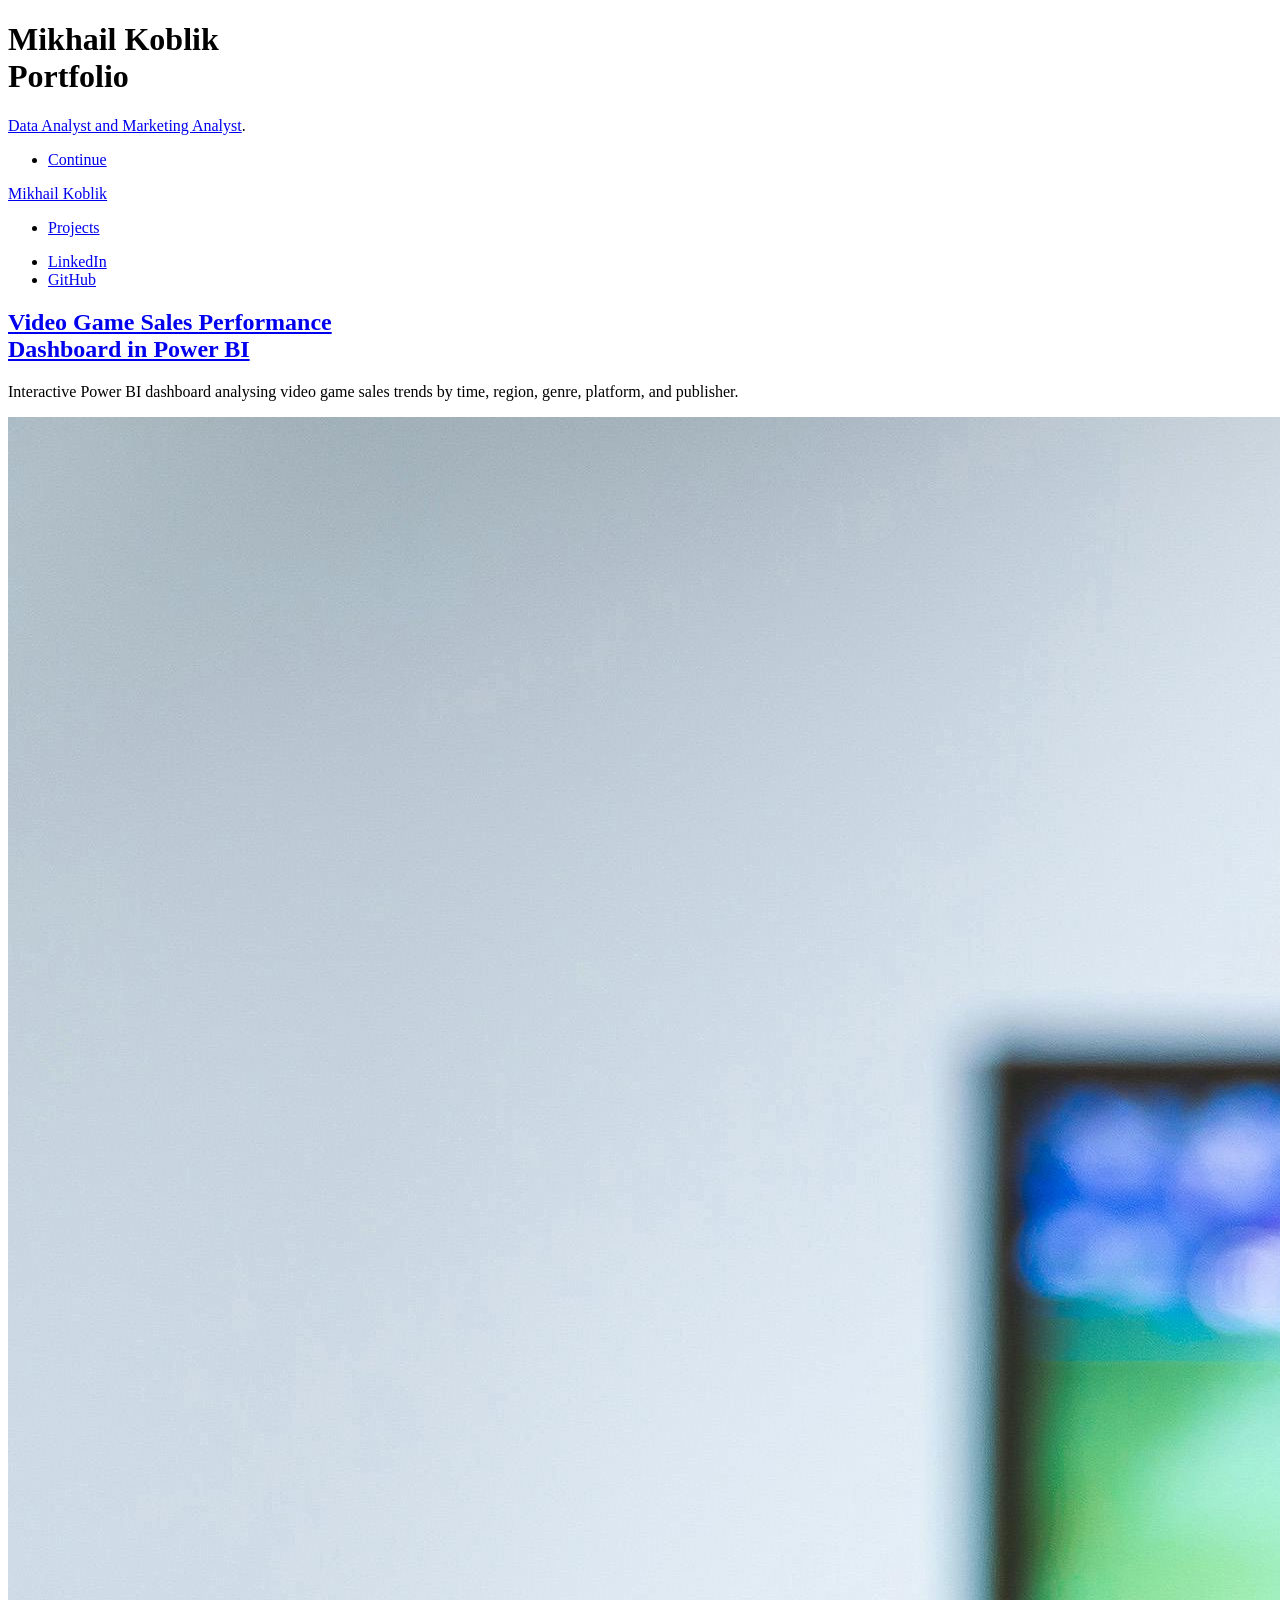
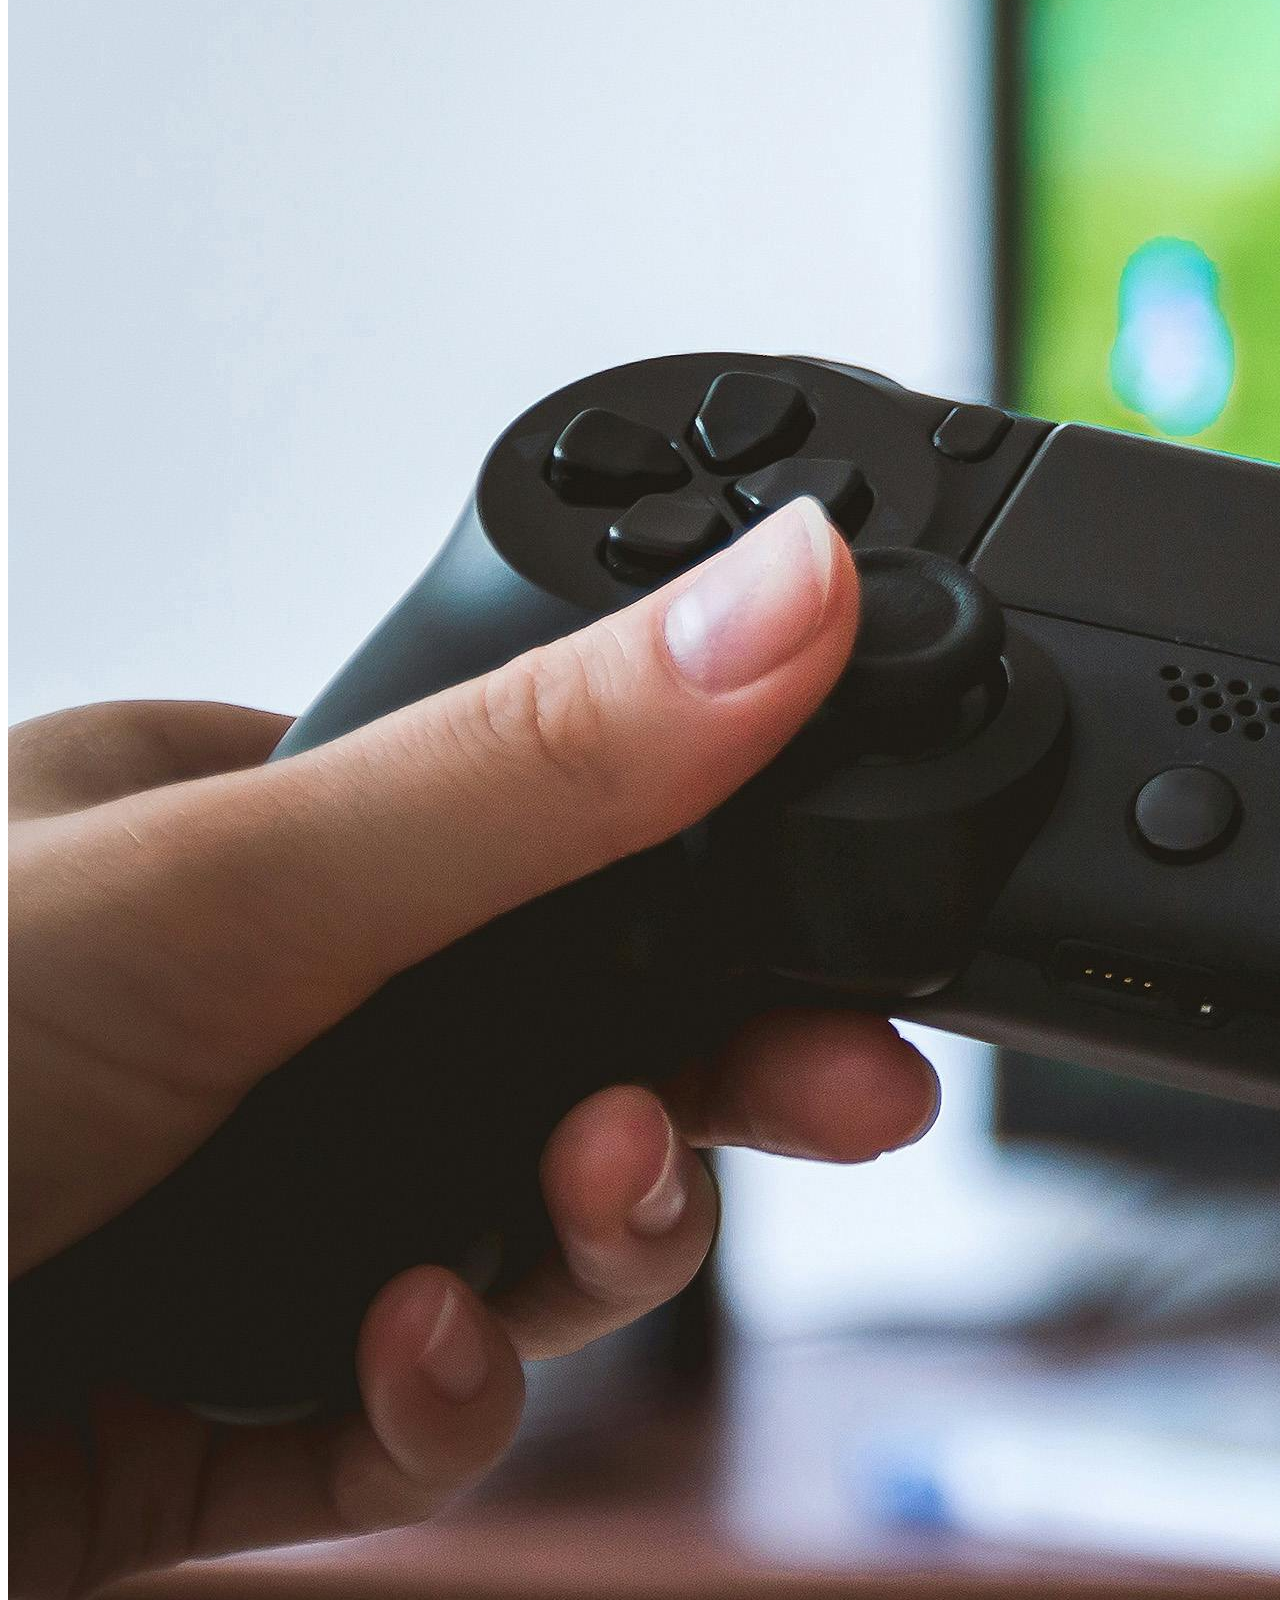
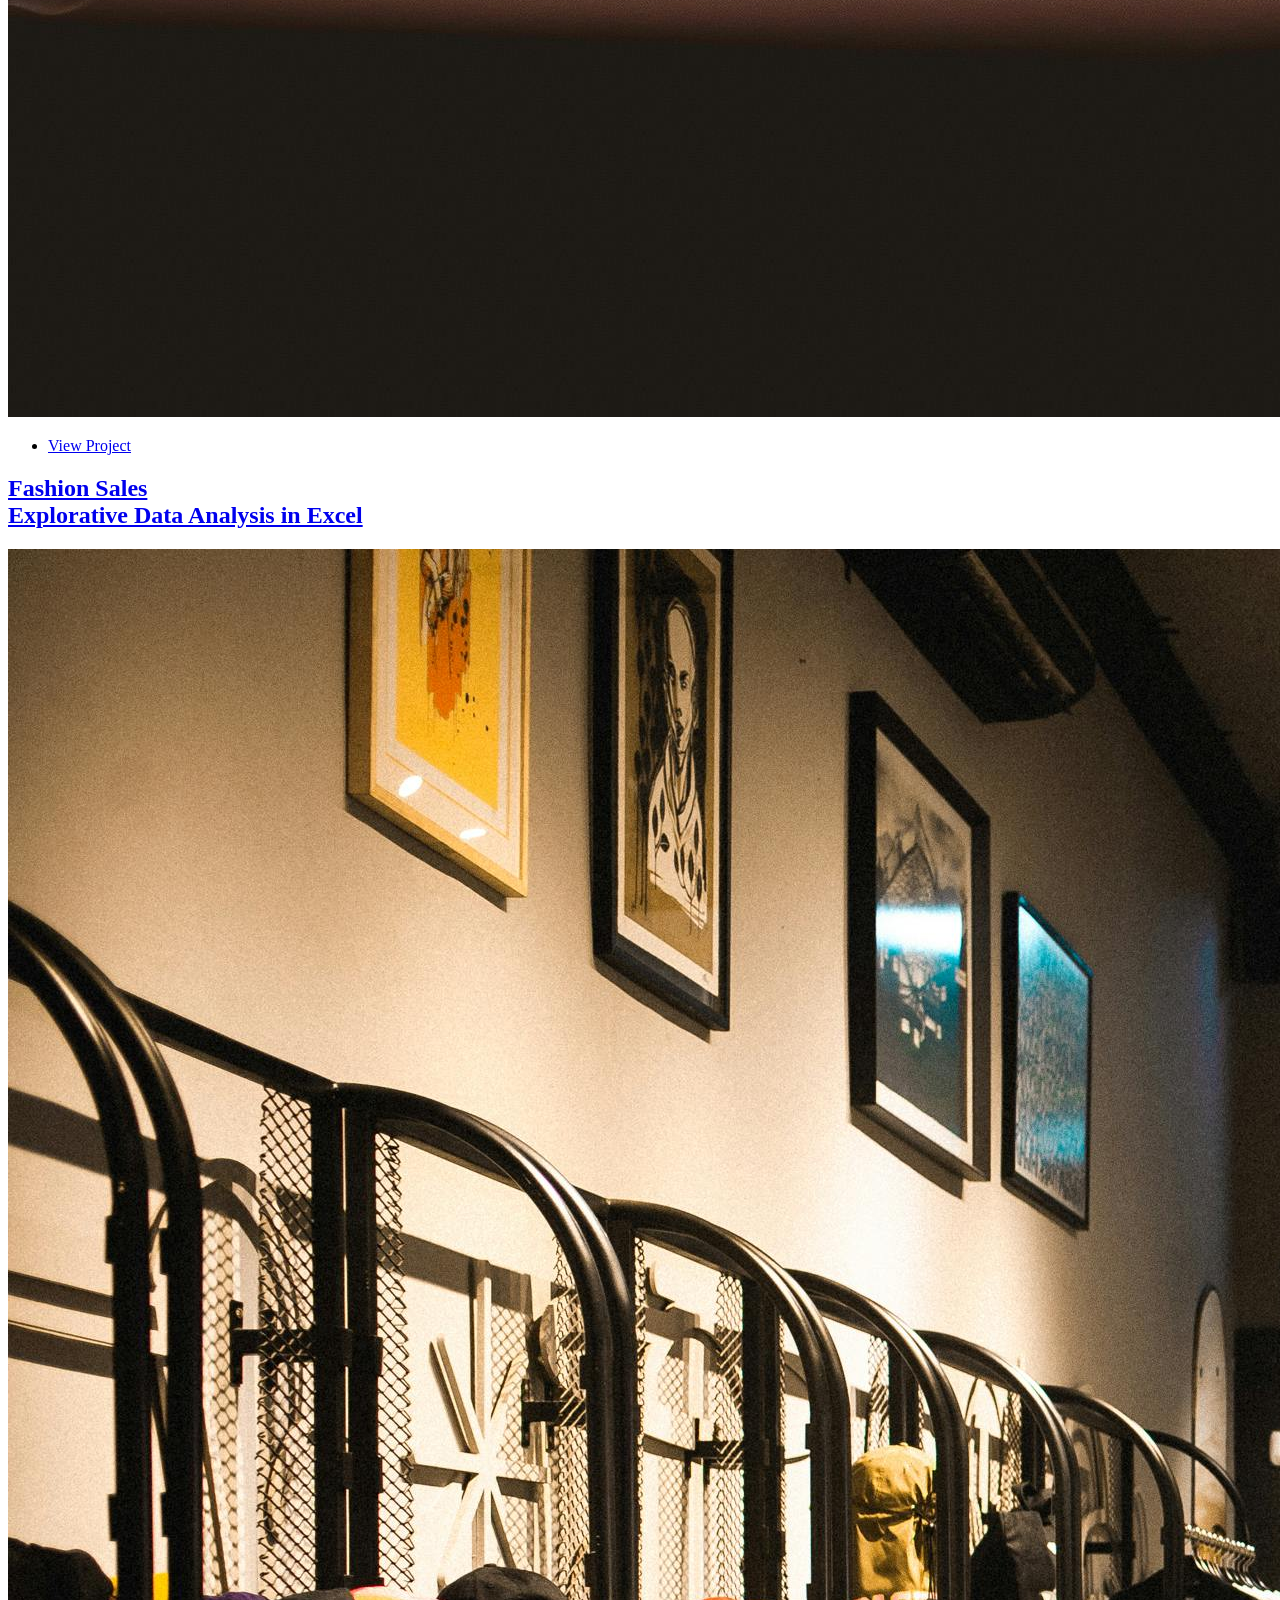
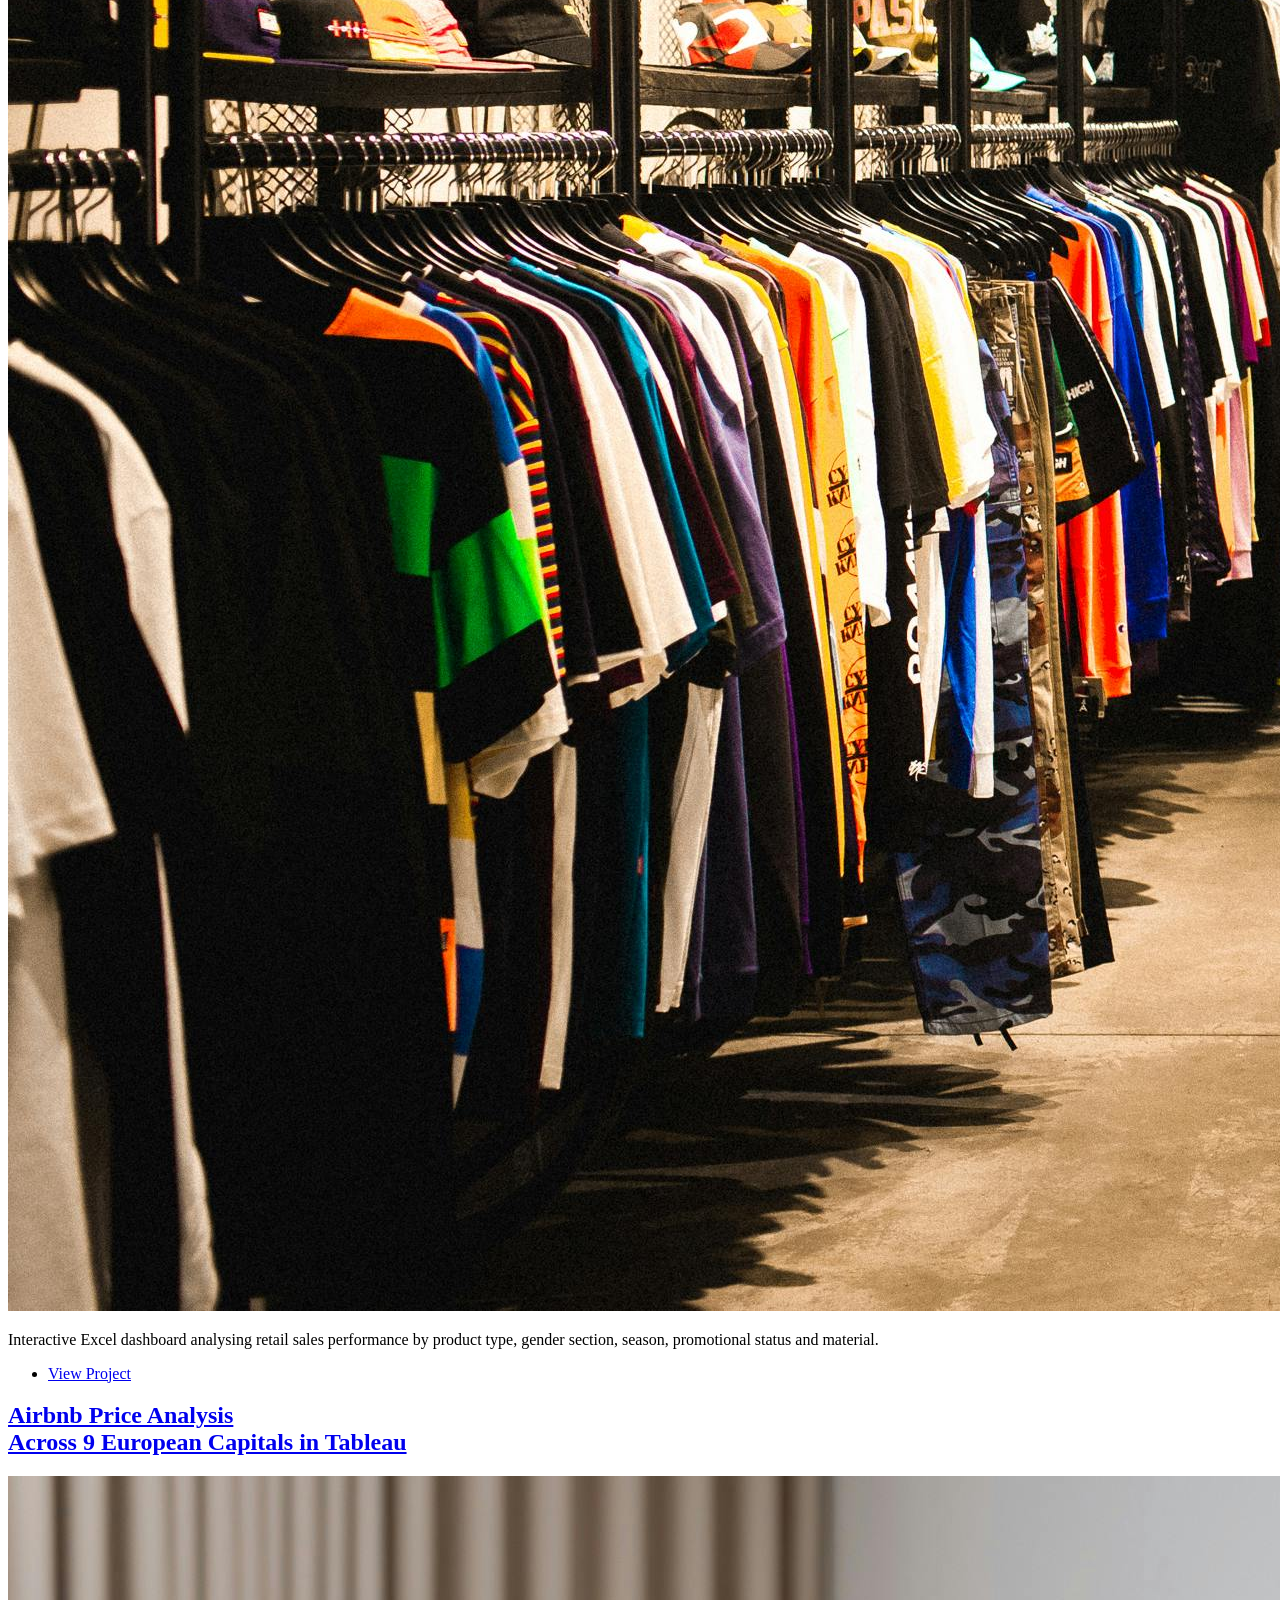
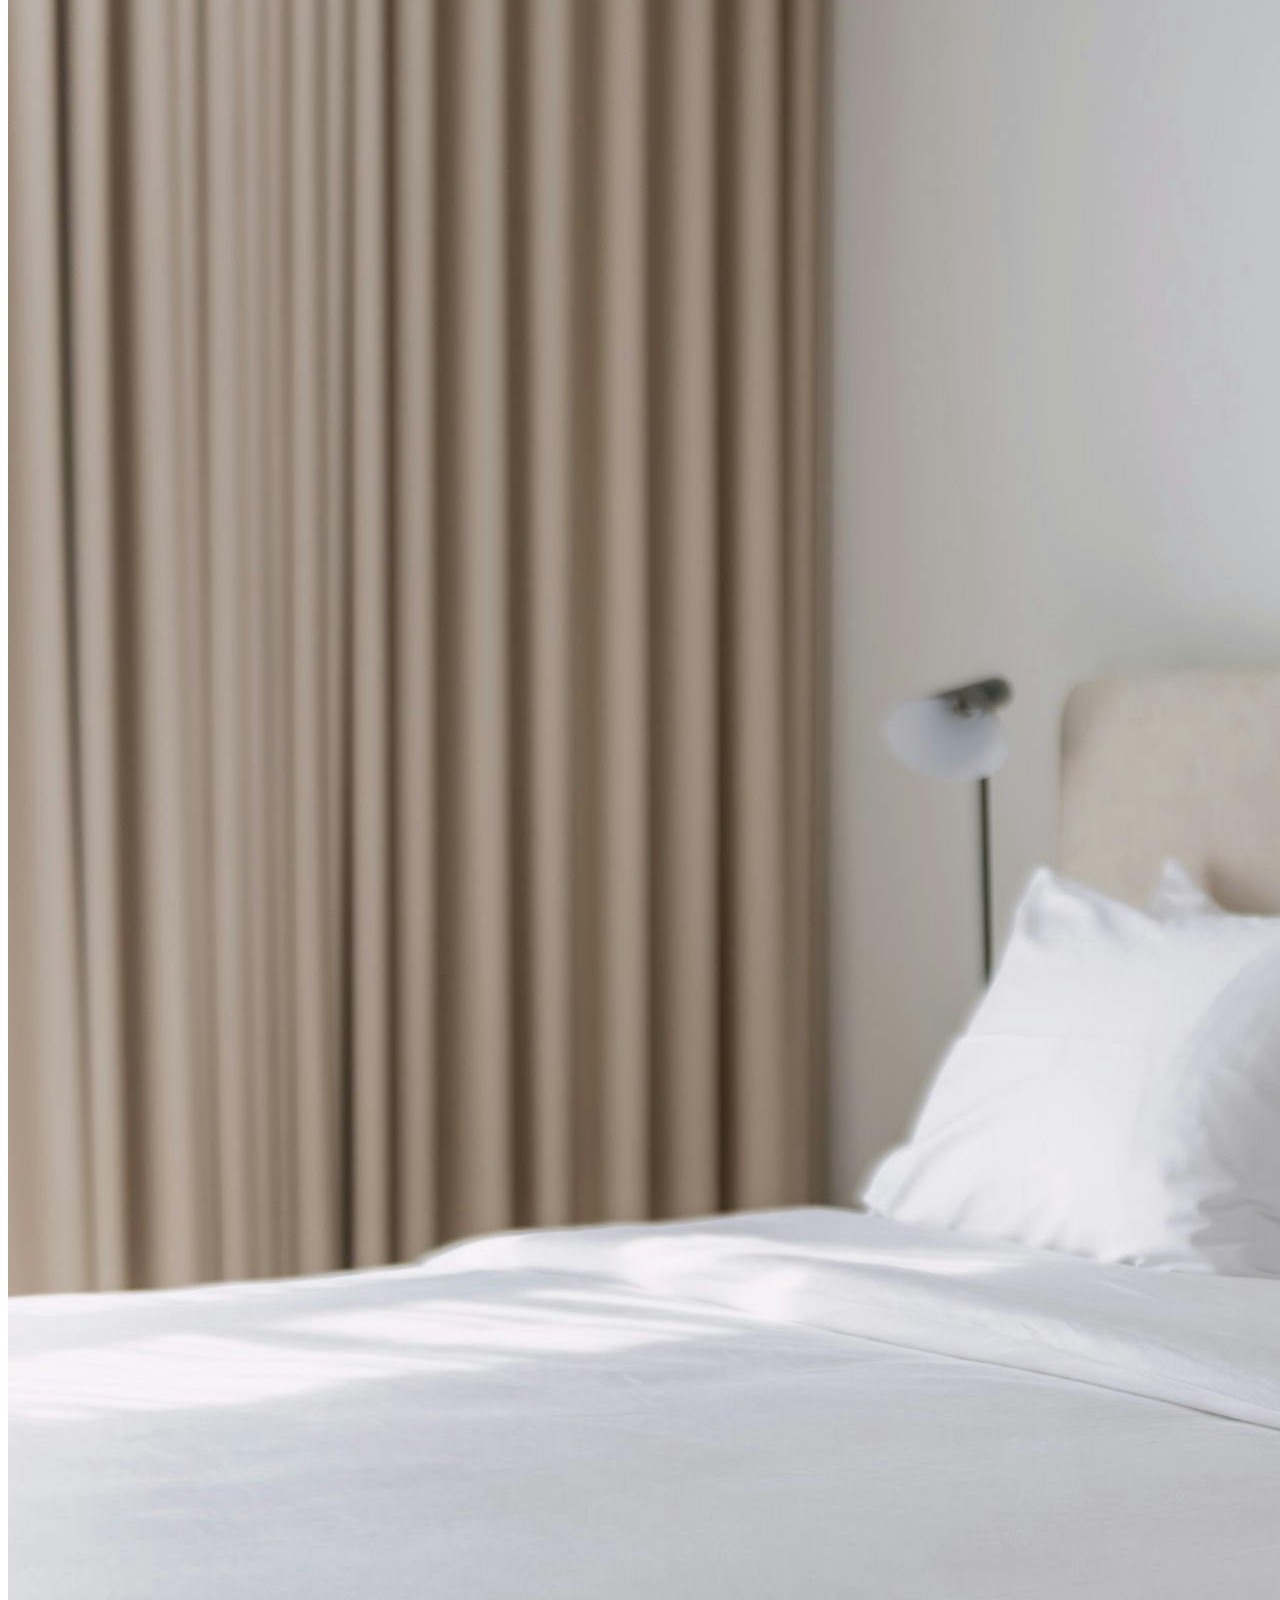
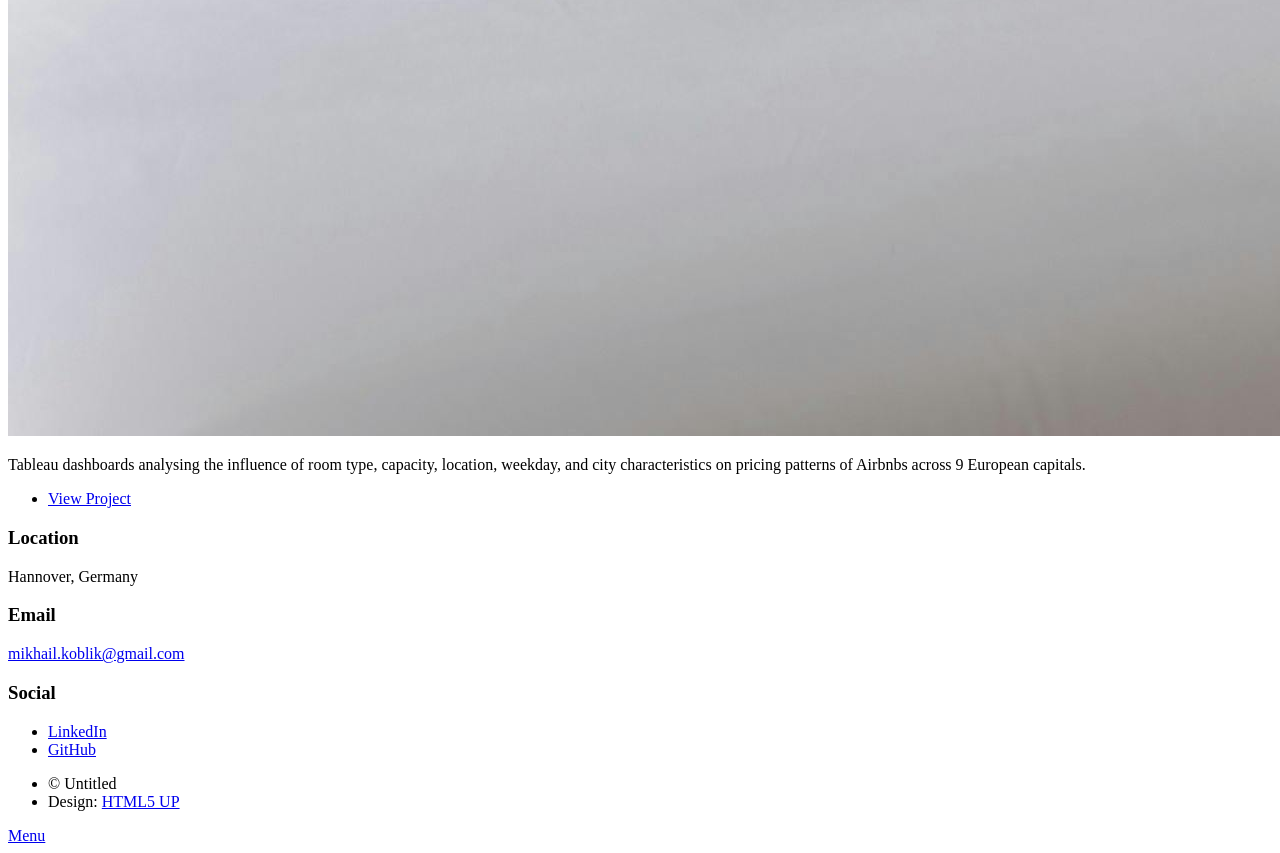
==== index.html @ 6436b9e2 "Add files via upload" ====
<!DOCTYPE HTML>
<!--
	Massively by HTML5 UP
	html5up.net | @ajlkn
	Free for personal and commercial use under the CCA 3.0 license (html5up.net/license)
-->
<html>
	<head>
		<title>Mikhail Koblik Portfolio</title>
		<meta charset="utf-8" />
		<meta name="viewport" content="width=device-width, initial-scale=1, user-scalable=no" />
		<link rel="stylesheet" href="assets/css/main.css" />
		<noscript><link rel="stylesheet" href="assets/css/noscript.css" /></noscript>
	</head>
	<body class="is-preload">

		<!-- Wrapper -->
			<div id="wrapper" class="fade-in">

				<!-- Intro -->
					<div id="intro">
						<h1>Mikhail Koblik<br />
						Portfolio</h1>
						<p><a href="https://www.linkedin.com/in/mikhail-koblik">Data Analyst and Marketing Analyst</a>.</p>
						<ul class="actions">
							<li><a href="#header" class="button icon solid solo fa-arrow-down scrolly">Continue</a></li>
						</ul>
					</div>

				<!-- Header -->
					<header id="header">
						<a href="index.html" class="logo">Mikhail Koblik</a>
					</header>
				
				<!-- Nav -->
					<nav id="nav">
						<ul class="links">
							<li class="active"><a href="index.html">Projects</a></li>
				<!--			<li><a href="generic.html">Generic Page</a></li>
							<li><a href="elements.html">Elements Reference</a></li>
						-->
						</ul>
						<ul class="icons">
							<li><a href="https://www.linkedin.com/in/mikhail-koblik" class="icon brands alt fa-linkedin"><span class="label">LinkedIn</span></a></li>
							<li><a href="https://github.com/MikhailKoblik/" class="icon brands alt fa-github"><span class="label">GitHub</span></a></li>
						</ul>
					</nav>

				<!-- Main -->
					<div id="main">

						<!-- Featured Post -->
							<article class="post featured">
								<header class="major">
									<h2><a href="https://github.com/MikhailKoblik/PowerBI">Video Game Sales Performance<br />
									Dashboard in Power BI</a></h2>
									<p>Interactive Power BI dashboard analysing video game sales trends by time, region, genre, platform, and publisher.</p>
								</header>
								<a href="https://github.com/MikhailKoblik/PowerBI" class="image main"><img src="images/video_games.jpg" alt="" /></a>
								<ul class="actions special">
									<li><a href="https://github.com/MikhailKoblik/PowerBI" class="button large">View Project</a></li>
								</ul>
							</article>

						<!-- Posts -->
							<section class="posts">
								<article>
									<header>
										<h2><a href="https://github.com/MikhailKoblik/Excel/">Fashion Sales<br />
										Explorative Data Analysis in Excel</a></h2>
									</header>
									<a href="https://github.com/MikhailKoblik/Excel/" class="image fit"><img src="images/fashion_sales.jpg" alt="" /></a>
									<p>Interactive Excel dashboard analysing retail sales performance by product type, gender section, season, promotional status and material.</p>
									<ul class="actions special">
										<li><a href="https://github.com/MikhailKoblik/Excel/" class="button">View Project</a></li>
									</ul>
								</article>
								<article>
									<header>
										<h2><a href="https://github.com/MikhailKoblik/Tableau/">Airbnb Price Analysis<br />
										Across 9 European Capitals in Tableau</a></h2>
									</header>
									<a href="https://github.com/MikhailKoblik/Tableau/" class="image fit"><img src="images/airbnb.jpg" alt="" /></a>
									<p>Tableau dashboards analysing the influence of room type, capacity, location, weekday, and city characteristics on pricing patterns of Airbnbs across 9 European capitals.</p>
									<ul class="actions special">
										<li><a href="https://github.com/MikhailKoblik/Tableau/" class="button">View Project</a></li>
									</ul>
								</article>
		<!--						<article>
									<header>
										<h2><a href="#">Ante mattis<br />
										interdum dolor</a></h2>
									</header>
									<a href="#" class="image fit"><img src="images/pic04.jpg" alt="" /></a>
									<p>Donec eget ex magna. Interdum et malesuada fames ac ante ipsum primis in faucibus. Pellentesque venenatis dolor imperdiet dolor mattis sagittis magna etiam.</p>
									<ul class="actions special">
										<li><a href="#" class="button">View Project</a></li>
									</ul>
								</article>
								<article>
									<header>
										<h2><a href="#">Tempus sed<br />
										nulla imperdiet</a></h2>
									</header>
									<a href="#" class="image fit"><img src="images/pic05.jpg" alt="" /></a>
									<p>Donec eget ex magna. Interdum et malesuada fames ac ante ipsum primis in faucibus. Pellentesque venenatis dolor imperdiet dolor mattis sagittis magna etiam.</p>
									<ul class="actions special">
										<li><a href="#" class="button">View Project</a></li>
									</ul>
								</article>
							-->
							</section>

					<!-- Footer -->
					<footer id="footer">
						<section class="split contact">
							<section class="alt">
								<h3>Location</h3>
								<p>Hannover, Germany<br /></p>
							</section>
							<section>
								<h3>Email</h3>
								<p><a href="#">mikhail.koblik@gmail.com</a></p>
							</section>
							<section>
								<h3>Social</h3>
								<ul class="icons alt">
									<li><a href="https://www.linkedin.com/in/mikhail-koblik" class="icon brands alt fa-linkedin"><span class="label">LinkedIn</span></a></li>
									<li><a href="https://github.com/MikhailKoblik/" class="icon brands alt fa-github"><span class="label">GitHub</span></a></li>
								</ul>
							</section>
						</section>
					</footer>

				<!-- Copyright -->
					<div id="copyright">
						<ul><li>&copy; Untitled</li><li>Design: <a href="https://html5up.net">HTML5 UP</a></li></ul>
					</div>

			</div>

		<!-- Scripts -->
			<script src="assets/js/jquery.min.js"></script>
			<script src="assets/js/jquery.scrollex.min.js"></script>
			<script src="assets/js/jquery.scrolly.min.js"></script>
			<script src="assets/js/browser.min.js"></script>
			<script src="assets/js/breakpoints.min.js"></script>
			<script src="assets/js/util.js"></script>
			<script src="assets/js/main.js"></script>

	</body>
</html>
---- assets/css/main.css ----
@import url(fontawesome-all.min.css);
@import url("https://fonts.googleapis.com/css?family=Merriweather:300,700,300italic,700italic|Source+Sans+Pro:900");

/*
	Massively by HTML5 UP
	html5up.net | @ajlkn
	Free for personal and commercial use under the CCA 3.0 license (html5up.net/license)
*/

html, body, div, span, applet, object,
iframe, h1, h2, h3, h4, h5, h6, p, blockquote,
pre, a, abbr, acronym, address, big, cite,
code, del, dfn, em, img, ins, kbd, q, s, samp,
small, strike, strong, sub, sup, tt, var, b,
u, i, center, dl, dt, dd, ol, ul, li, fieldset,
form, label, legend, table, caption, tbody,
tfoot, thead, tr, th, td, article, aside,
canvas, details, embed, figure, figcaption,
footer, header, hgroup, menu, nav, output, ruby,
section, summary, time, mark, audio, video {
	margin: 0;
	padding: 0;
	border: 0;
	font-size: 100%;
	font: inherit;
	vertical-align: baseline;}

article, aside, details, figcaption, figure,
footer, header, hgroup, menu, nav, section {
	display: block;}

body {
	line-height: 1;
}

ol, ul {
	list-style: none;
}

blockquote, q {
	quotes: none;
}

	blockquote:before, blockquote:after, q:before, q:after {
		content: '';
		content: none;
	}

table {
	border-collapse: collapse;
	border-spacing: 0;
}

body {
	-webkit-text-size-adjust: none;
}

mark {
	background-color: transparent;
	color: inherit;
}

input::-moz-focus-inner {
	border: 0;
	padding: 0;
}

input, select, textarea {
	-moz-appearance: none;
	-webkit-appearance: none;
	-ms-appearance: none;
	appearance: none;
}

/* Basic */

	@-ms-viewport {
		width: device-width;
	}

	body {
		-ms-overflow-style: scrollbar;
	}

	@media screen and (max-width: 480px) {

		html, body {
			min-width: 320px;
		}

	}

	html {
		box-sizing: border-box;
	}

	*, *:before, *:after {
		box-sizing: inherit;
	}

	body {
		background-color: #1e252d;
	}

		body.is-preload *, body.is-preload *:before, body.is-preload *:after {
			-moz-animation: none !important;
			-webkit-animation: none !important;
			-ms-animation: none !important;
			animation: none !important;
			-moz-transition: none !important;
			-webkit-transition: none !important;
			-ms-transition: none !important;
			transition: none !important;
		}

/* Type */

	html {
		font-size: 16pt;
	}

		@media screen and (max-width: 1680px) {

			html {
				font-size: 12pt;
			}

		}

		@media screen and (max-width: 1280px) {

			html {
				font-size: 11pt;
			}

		}

		@media screen and (max-width: 360px) {

			html {
				font-size: 10pt;
			}

		}

	body {
		color: #212931;
	}

	body, input, select, textarea {
		font-family: "Merriweather", Georgia, serif;
		font-weight: 300;
		font-size: 1rem;
		line-height: 2.375;
	}

	a {
		-moz-transition: color 0.2s ease-in-out, background-color 0.2s ease-in-out, border-color 0.2s ease-in-out, box-shadow 0.2s ease-in-out;
		-webkit-transition: color 0.2s ease-in-out, background-color 0.2s ease-in-out, border-color 0.2s ease-in-out, box-shadow 0.2s ease-in-out;
		-ms-transition: color 0.2s ease-in-out, background-color 0.2s ease-in-out, border-color 0.2s ease-in-out, box-shadow 0.2s ease-in-out;
		transition: color 0.2s ease-in-out, background-color 0.2s ease-in-out, border-color 0.2s ease-in-out, box-shadow 0.2s ease-in-out;
		border-bottom: dotted 1px;
		text-decoration: none;
	}

		a:hover {
			border-bottom-color: transparent;
		}

	strong, b {
		font-weight: 600;
	}

	em, i {
		font-style: italic;
	}

	p {
		text-align: justify;
		margin: 0 0 2rem 0;
	}

	h1, h2, h3, h4, h5, h6 {
		font-family: "Source Sans Pro", Helvetica, sans-serif;
		font-weight: 900;
		line-height: 1.5;
		letter-spacing: 0.075em;
		text-transform: uppercase;
		margin: 0 0 1rem 0;
	}

		h1 a, h2 a, h3 a, h4 a, h5 a, h6 a {
			border-bottom: 0;
			color: inherit;
			text-decoration: none;
		}

	h1 {
		font-size: 4rem;
		line-height: 1.1;
		margin: 0 0 2rem 0;
	}

	h2 {
		font-size: 1.75rem;
		line-height: 1.3;
		margin: 0 0 1.5rem 0;
	}

	h3 {
		font-size: 1.25rem;
		margin: 0 0 1.5rem 0;
	}

	h4 {
		font-size: 1rem;
	}

	h5 {
		font-size: 0.9rem;
	}

	h6 {
		font-size: 0.8rem;
	}

	sub {
		font-size: 0.8rem;
		position: relative;
		top: 0.5rem;
	}

	sup {
		font-size: 0.8rem;
		position: relative;
		top: -0.5rem;
	}

	blockquote {
		border-left: solid 4px;
		font-style: italic;
		margin: 0 0 2rem 0;
		padding: 0.5rem 0 0.5rem 2rem;
	}

	code {
		border: solid 2px;
		font-family: "Courier New", monospace;
		font-size: 0.9rem;
		margin: 0 0.25rem;
		padding: 0.25rem 0.65rem;
	}

	pre {
		-webkit-overflow-scrolling: touch;
		font-family: "Courier New", monospace;
		font-size: 0.9rem;
		margin: 0 0 2rem 0;
	}

		pre code {
			display: block;
			line-height: 1.75;
			padding: 1rem 1.5rem;
			overflow-x: auto;
		}

	hr {
		border: 0;
		border-bottom: solid 2px;
		margin: 3rem 0;
	}

		hr.major {
			margin: 5rem 0;
		}

	.align-left {
		text-align: left;
	}

	.align-center {
		text-align: center;
	}

	.align-right {
		text-align: right;
	}

	input, select, textarea {
		color: #212931;
	}

	a {
		color: #212931;
		border-bottom-color: rgba(33, 41, 49, 0.5);
	}

		a:hover {
			border-bottom-color: transparent;
			color: #18bfef !important;
		}

	strong, b {
		color: #212931;
	}

	h1, h2, h3, h4, h5, h6 {
		color: #212931;
	}

	blockquote {
		border-left-color: #eeeeee;
	}

	code {
		background: rgba(220, 220, 220, 0.25);
		border-color: #eeeeee;
	}

	hr {
		border-bottom-color: #eeeeee;
	}

/* Row */

	.row {
		display: flex;
		flex-wrap: wrap;
		box-sizing: border-box;
		align-items: stretch;
	}

		.row > * {
			box-sizing: border-box;
		}

		.row.gtr-uniform > * > :last-child {
			margin-bottom: 0;
		}

		.row.aln-left {
			justify-content: flex-start;
		}

		.row.aln-center {
			justify-content: center;
		}

		.row.aln-right {
			justify-content: flex-end;
		}

		.row.aln-top {
			align-items: flex-start;
		}

		.row.aln-middle {
			align-items: center;
		}

		.row.aln-bottom {
			align-items: flex-end;
		}

		.row > .imp {
			order: -1;
		}

		.row > .col-1 {
			width: 8.33333%;
		}

		.row > .off-1 {
			margin-left: 8.33333%;
		}

		.row > .col-2 {
			width: 16.66667%;
		}

		.row > .off-2 {
			margin-left: 16.66667%;
		}

		.row > .col-3 {
			width: 25%;
		}

		.row > .off-3 {
			margin-left: 25%;
		}

		.row > .col-4 {
			width: 33.33333%;
		}

		.row > .off-4 {
			margin-left: 33.33333%;
		}

		.row > .col-5 {
			width: 41.66667%;
		}

		.row > .off-5 {
			margin-left: 41.66667%;
		}

		.row > .col-6 {
			width: 50%;
		}

		.row > .off-6 {
			margin-left: 50%;
		}

		.row > .col-7 {
			width: 58.33333%;
		}

		.row > .off-7 {
			margin-left: 58.33333%;
		}

		.row > .col-8 {
			width: 66.66667%;
		}

		.row > .off-8 {
			margin-left: 66.66667%;
		}

		.row > .col-9 {
			width: 75%;
		}

		.row > .off-9 {
			margin-left: 75%;
		}

		.row > .col-10 {
			width: 83.33333%;
		}

		.row > .off-10 {
			margin-left: 83.33333%;
		}

		.row > .col-11 {
			width: 91.66667%;
		}

		.row > .off-11 {
			margin-left: 91.66667%;
		}

		.row > .col-12 {
			width: 100%;
		}

		.row > .off-12 {
			margin-left: 100%;
		}

		.row.gtr-0 {
			margin-top: 0;
			margin-left: 0rem;
		}

			.row.gtr-0 > * {
				padding: 0 0 0 0rem;
			}

			.row.gtr-0.gtr-uniform {
				margin-top: 0rem;
			}

				.row.gtr-0.gtr-uniform > * {
					padding-top: 0rem;
				}

		.row.gtr-25 {
			margin-top: 0;
			margin-left: -0.375rem;
		}

			.row.gtr-25 > * {
				padding: 0 0 0 0.375rem;
			}

			.row.gtr-25.gtr-uniform {
				margin-top: -0.375rem;
			}

				.row.gtr-25.gtr-uniform > * {
					padding-top: 0.375rem;
				}

		.row.gtr-50 {
			margin-top: 0;
			margin-left: -0.75rem;
		}

			.row.gtr-50 > * {
				padding: 0 0 0 0.75rem;
			}

			.row.gtr-50.gtr-uniform {
				margin-top: -0.75rem;
			}

				.row.gtr-50.gtr-uniform > * {
					padding-top: 0.75rem;
				}

		.row {
			margin-top: 0;
			margin-left: -1.5rem;
		}

			.row > * {
				padding: 0 0 0 1.5rem;
			}

			.row.gtr-uniform {
				margin-top: -1.5rem;
			}

				.row.gtr-uniform > * {
					padding-top: 1.5rem;
				}

		.row.gtr-150 {
			margin-top: 0;
			margin-left: -2.25rem;
		}

			.row.gtr-150 > * {
				padding: 0 0 0 2.25rem;
			}

			.row.gtr-150.gtr-uniform {
				margin-top: -2.25rem;
			}

				.row.gtr-150.gtr-uniform > * {
					padding-top: 2.25rem;
				}

		.row.gtr-200 {
			margin-top: 0;
			margin-left: -3rem;
		}

			.row.gtr-200 > * {
				padding: 0 0 0 3rem;
			}

			.row.gtr-200.gtr-uniform {
				margin-top: -3rem;
			}

				.row.gtr-200.gtr-uniform > * {
					padding-top: 3rem;
				}

		@media screen and (max-width: 1680px) {

			.row {
				display: flex;
				flex-wrap: wrap;
				box-sizing: border-box;
				align-items: stretch;
			}

				.row > * {
					box-sizing: border-box;
				}

				.row.gtr-uniform > * > :last-child {
					margin-bottom: 0;
				}

				.row.aln-left {
					justify-content: flex-start;
				}

				.row.aln-center {
					justify-content: center;
				}

				.row.aln-right {
					justify-content: flex-end;
				}

				.row.aln-top {
					align-items: flex-start;
				}

				.row.aln-middle {
					align-items: center;
				}

				.row.aln-bottom {
					align-items: flex-end;
				}

				.row > .imp-xlarge {
					order: -1;
				}

				.row > .col-1-xlarge {
					width: 8.33333%;
				}

				.row > .off-1-xlarge {
					margin-left: 8.33333%;
				}

				.row > .col-2-xlarge {
					width: 16.66667%;
				}

				.row > .off-2-xlarge {
					margin-left: 16.66667%;
				}

				.row > .col-3-xlarge {
					width: 25%;
				}

				.row > .off-3-xlarge {
					margin-left: 25%;
				}

				.row > .col-4-xlarge {
					width: 33.33333%;
				}

				.row > .off-4-xlarge {
					margin-left: 33.33333%;
				}

				.row > .col-5-xlarge {
					width: 41.66667%;
				}

				.row > .off-5-xlarge {
					margin-left: 41.66667%;
				}

				.row > .col-6-xlarge {
					width: 50%;
				}

				.row > .off-6-xlarge {
					margin-left: 50%;
				}

				.row > .col-7-xlarge {
					width: 58.33333%;
				}

				.row > .off-7-xlarge {
					margin-left: 58.33333%;
				}

				.row > .col-8-xlarge {
					width: 66.66667%;
				}

				.row > .off-8-xlarge {
					margin-left: 66.66667%;
				}

				.row > .col-9-xlarge {
					width: 75%;
				}

				.row > .off-9-xlarge {
					margin-left: 75%;
				}

				.row > .col-10-xlarge {
					width: 83.33333%;
				}

				.row > .off-10-xlarge {
					margin-left: 83.33333%;
				}

				.row > .col-11-xlarge {
					width: 91.66667%;
				}

				.row > .off-11-xlarge {
					margin-left: 91.66667%;
				}

				.row > .col-12-xlarge {
					width: 100%;
				}

				.row > .off-12-xlarge {
					margin-left: 100%;
				}

				.row.gtr-0 {
					margin-top: 0;
					margin-left: 0rem;
				}

					.row.gtr-0 > * {
						padding: 0 0 0 0rem;
					}

					.row.gtr-0.gtr-uniform {
						margin-top: 0rem;
					}

						.row.gtr-0.gtr-uniform > * {
							padding-top: 0rem;
						}

				.row.gtr-25 {
					margin-top: 0;
					margin-left: -0.375rem;
				}

					.row.gtr-25 > * {
						padding: 0 0 0 0.375rem;
					}

					.row.gtr-25.gtr-uniform {
						margin-top: -0.375rem;
					}

						.row.gtr-25.gtr-uniform > * {
							padding-top: 0.375rem;
						}

				.row.gtr-50 {
					margin-top: 0;
					margin-left: -0.75rem;
				}

					.row.gtr-50 > * {
						padding: 0 0 0 0.75rem;
					}

					.row.gtr-50.gtr-uniform {
						margin-top: -0.75rem;
					}

						.row.gtr-50.gtr-uniform > * {
							padding-top: 0.75rem;
						}

				.row {
					margin-top: 0;
					margin-left: -1.5rem;
				}

					.row > * {
						padding: 0 0 0 1.5rem;
					}

					.row.gtr-uniform {
						margin-top: -1.5rem;
					}

						.row.gtr-uniform > * {
							padding-top: 1.5rem;
						}

				.row.gtr-150 {
					margin-top: 0;
					margin-left: -2.25rem;
				}

					.row.gtr-150 > * {
						padding: 0 0 0 2.25rem;
					}

					.row.gtr-150.gtr-uniform {
						margin-top: -2.25rem;
					}

						.row.gtr-150.gtr-uniform > * {
							padding-top: 2.25rem;
						}

				.row.gtr-200 {
					margin-top: 0;
					margin-left: -3rem;
				}

					.row.gtr-200 > * {
						padding: 0 0 0 3rem;
					}

					.row.gtr-200.gtr-uniform {
						margin-top: -3rem;
					}

						.row.gtr-200.gtr-uniform > * {
							padding-top: 3rem;
						}

		}

		@media screen and (max-width: 1280px) {

			.row {
				display: flex;
				flex-wrap: wrap;
				box-sizing: border-box;
				align-items: stretch;
			}

				.row > * {
					box-sizing: border-box;
				}

				.row.gtr-uniform > * > :last-child {
					margin-bottom: 0;
				}

				.row.aln-left {
					justify-content: flex-start;
				}

				.row.aln-center {
					justify-content: center;
				}

				.row.aln-right {
					justify-content: flex-end;
				}

				.row.aln-top {
					align-items: flex-start;
				}

				.row.aln-middle {
					align-items: center;
				}

				.row.aln-bottom {
					align-items: flex-end;
				}

				.row > .imp-large {
					order: -1;
				}

				.row > .col-1-large {
					width: 8.33333%;
				}

				.row > .off-1-large {
					margin-left: 8.33333%;
				}

				.row > .col-2-large {
					width: 16.66667%;
				}

				.row > .off-2-large {
					margin-left: 16.66667%;
				}

				.row > .col-3-large {
					width: 25%;
				}

				.row > .off-3-large {
					margin-left: 25%;
				}

				.row > .col-4-large {
					width: 33.33333%;
				}

				.row > .off-4-large {
					margin-left: 33.33333%;
				}

				.row > .col-5-large {
					width: 41.66667%;
				}

				.row > .off-5-large {
					margin-left: 41.66667%;
				}

				.row > .col-6-large {
					width: 50%;
				}

				.row > .off-6-large {
					margin-left: 50%;
				}

				.row > .col-7-large {
					width: 58.33333%;
				}

				.row > .off-7-large {
					margin-left: 58.33333%;
				}

				.row > .col-8-large {
					width: 66.66667%;
				}

				.row > .off-8-large {
					margin-left: 66.66667%;
				}

				.row > .col-9-large {
					width: 75%;
				}

				.row > .off-9-large {
					margin-left: 75%;
				}

				.row > .col-10-large {
					width: 83.33333%;
				}

				.row > .off-10-large {
					margin-left: 83.33333%;
				}

				.row > .col-11-large {
					width: 91.66667%;
				}

				.row > .off-11-large {
					margin-left: 91.66667%;
				}

				.row > .col-12-large {
					width: 100%;
				}

				.row > .off-12-large {
					margin-left: 100%;
				}

				.row.gtr-0 {
					margin-top: 0;
					margin-left: 0rem;
				}

					.row.gtr-0 > * {
						padding: 0 0 0 0rem;
					}

					.row.gtr-0.gtr-uniform {
						margin-top: 0rem;
					}

						.row.gtr-0.gtr-uniform > * {
							padding-top: 0rem;
						}

				.row.gtr-25 {
					margin-top: 0;
					margin-left: -0.375rem;
				}

					.row.gtr-25 > * {
						padding: 0 0 0 0.375rem;
					}

					.row.gtr-25.gtr-uniform {
						margin-top: -0.375rem;
					}

						.row.gtr-25.gtr-uniform > * {
							padding-top: 0.375rem;
						}

				.row.gtr-50 {
					margin-top: 0;
					margin-left: -0.75rem;
				}

					.row.gtr-50 > * {
						padding: 0 0 0 0.75rem;
					}

					.row.gtr-50.gtr-uniform {
						margin-top: -0.75rem;
					}

						.row.gtr-50.gtr-uniform > * {
							padding-top: 0.75rem;
						}

				.row {
					margin-top: 0;
					margin-left: -1.5rem;
				}

					.row > * {
						padding: 0 0 0 1.5rem;
					}

					.row.gtr-uniform {
						margin-top: -1.5rem;
					}

						.row.gtr-uniform > * {
							padding-top: 1.5rem;
						}

				.row.gtr-150 {
					margin-top: 0;
					margin-left: -2.25rem;
				}

					.row.gtr-150 > * {
						padding: 0 0 0 2.25rem;
					}

					.row.gtr-150.gtr-uniform {
						margin-top: -2.25rem;
					}

						.row.gtr-150.gtr-uniform > * {
							padding-top: 2.25rem;
						}

				.row.gtr-200 {
					margin-top: 0;
					margin-left: -3rem;
				}

					.row.gtr-200 > * {
						padding: 0 0 0 3rem;
					}

					.row.gtr-200.gtr-uniform {
						margin-top: -3rem;
					}

						.row.gtr-200.gtr-uniform > * {
							padding-top: 3rem;
						}

		}

		@media screen and (max-width: 980px) {

			.row {
				display: flex;
				flex-wrap: wrap;
				box-sizing: border-box;
				align-items: stretch;
			}

				.row > * {
					box-sizing: border-box;
				}

				.row.gtr-uniform > * > :last-child {
					margin-bottom: 0;
				}

				.row.aln-left {
					justify-content: flex-start;
				}

				.row.aln-center {
					justify-content: center;
				}

				.row.aln-right {
					justify-content: flex-end;
				}

				.row.aln-top {
					align-items: flex-start;
				}

				.row.aln-middle {
					align-items: center;
				}

				.row.aln-bottom {
					align-items: flex-end;
				}

				.row > .imp-medium {
					order: -1;
				}

				.row > .col-1-medium {
					width: 8.33333%;
				}

				.row > .off-1-medium {
					margin-left: 8.33333%;
				}

				.row > .col-2-medium {
					width: 16.66667%;
				}

				.row > .off-2-medium {
					margin-left: 16.66667%;
				}

				.row > .col-3-medium {
					width: 25%;
				}

				.row > .off-3-medium {
					margin-left: 25%;
				}

				.row > .col-4-medium {
					width: 33.33333%;
				}

				.row > .off-4-medium {
					margin-left: 33.33333%;
				}

				.row > .col-5-medium {
					width: 41.66667%;
				}

				.row > .off-5-medium {
					margin-left: 41.66667%;
				}

				.row > .col-6-medium {
					width: 50%;
				}

				.row > .off-6-medium {
					margin-left: 50%;
				}

				.row > .col-7-medium {
					width: 58.33333%;
				}

				.row > .off-7-medium {
					margin-left: 58.33333%;
				}

				.row > .col-8-medium {
					width: 66.66667%;
				}

				.row > .off-8-medium {
					margin-left: 66.66667%;
				}

				.row > .col-9-medium {
					width: 75%;
				}

				.row > .off-9-medium {
					margin-left: 75%;
				}

				.row > .col-10-medium {
					width: 83.33333%;
				}

				.row > .off-10-medium {
					margin-left: 83.33333%;
				}

				.row > .col-11-medium {
					width: 91.66667%;
				}

				.row > .off-11-medium {
					margin-left: 91.66667%;
				}

				.row > .col-12-medium {
					width: 100%;
				}

				.row > .off-12-medium {
					margin-left: 100%;
				}

				.row.gtr-0 {
					margin-top: 0;
					margin-left: 0rem;
				}

					.row.gtr-0 > * {
						padding: 0 0 0 0rem;
					}

					.row.gtr-0.gtr-uniform {
						margin-top: 0rem;
					}

						.row.gtr-0.gtr-uniform > * {
							padding-top: 0rem;
						}

				.row.gtr-25 {
					margin-top: 0;
					margin-left: -0.375rem;
				}

					.row.gtr-25 > * {
						padding: 0 0 0 0.375rem;
					}

					.row.gtr-25.gtr-uniform {
						margin-top: -0.375rem;
					}

						.row.gtr-25.gtr-uniform > * {
							padding-top: 0.375rem;
						}

				.row.gtr-50 {
					margin-top: 0;
					margin-left: -0.75rem;
				}

					.row.gtr-50 > * {
						padding: 0 0 0 0.75rem;
					}

					.row.gtr-50.gtr-uniform {
						margin-top: -0.75rem;
					}

						.row.gtr-50.gtr-uniform > * {
							padding-top: 0.75rem;
						}

				.row {
					margin-top: 0;
					margin-left: -1.5rem;
				}

					.row > * {
						padding: 0 0 0 1.5rem;
					}

					.row.gtr-uniform {
						margin-top: -1.5rem;
					}

						.row.gtr-uniform > * {
							padding-top: 1.5rem;
						}

				.row.gtr-150 {
					margin-top: 0;
					margin-left: -2.25rem;
				}

					.row.gtr-150 > * {
						padding: 0 0 0 2.25rem;
					}

					.row.gtr-150.gtr-uniform {
						margin-top: -2.25rem;
					}

						.row.gtr-150.gtr-uniform > * {
							padding-top: 2.25rem;
						}

				.row.gtr-200 {
					margin-top: 0;
					margin-left: -3rem;
				}

					.row.gtr-200 > * {
						padding: 0 0 0 3rem;
					}

					.row.gtr-200.gtr-uniform {
						margin-top: -3rem;
					}

						.row.gtr-200.gtr-uniform > * {
							padding-top: 3rem;
						}

		}

		@media screen and (max-width: 736px) {

			.row {
				display: flex;
				flex-wrap: wrap;
				box-sizing: border-box;
				align-items: stretch;
			}

				.row > * {
					box-sizing: border-box;
				}

				.row.gtr-uniform > * > :last-child {
					margin-bottom: 0;
				}

				.row.aln-left {
					justify-content: flex-start;
				}

				.row.aln-center {
					justify-content: center;
				}

				.row.aln-right {
					justify-content: flex-end;
				}

				.row.aln-top {
					align-items: flex-start;
				}

				.row.aln-middle {
					align-items: center;
				}

				.row.aln-bottom {
					align-items: flex-end;
				}

				.row > .imp-small {
					order: -1;
				}

				.row > .col-1-small {
					width: 8.33333%;
				}

				.row > .off-1-small {
					margin-left: 8.33333%;
				}

				.row > .col-2-small {
					width: 16.66667%;
				}

				.row > .off-2-small {
					margin-left: 16.66667%;
				}

				.row > .col-3-small {
					width: 25%;
				}

				.row > .off-3-small {
					margin-left: 25%;
				}

				.row > .col-4-small {
					width: 33.33333%;
				}

				.row > .off-4-small {
					margin-left: 33.33333%;
				}

				.row > .col-5-small {
					width: 41.66667%;
				}

				.row > .off-5-small {
					margin-left: 41.66667%;
				}

				.row > .col-6-small {
					width: 50%;
				}

				.row > .off-6-small {
					margin-left: 50%;
				}

				.row > .col-7-small {
					width: 58.33333%;
				}

				.row > .off-7-small {
					margin-left: 58.33333%;
				}

				.row > .col-8-small {
					width: 66.66667%;
				}

				.row > .off-8-small {
					margin-left: 66.66667%;
				}

				.row > .col-9-small {
					width: 75%;
				}

				.row > .off-9-small {
					margin-left: 75%;
				}

				.row > .col-10-small {
					width: 83.33333%;
				}

				.row > .off-10-small {
					margin-left: 83.33333%;
				}

				.row > .col-11-small {
					width: 91.66667%;
				}

				.row > .off-11-small {
					margin-left: 91.66667%;
				}

				.row > .col-12-small {
					width: 100%;
				}

				.row > .off-12-small {
					margin-left: 100%;
				}

				.row.gtr-0 {
					margin-top: 0;
					margin-left: 0rem;
				}

					.row.gtr-0 > * {
						padding: 0 0 0 0rem;
					}

					.row.gtr-0.gtr-uniform {
						margin-top: 0rem;
					}

						.row.gtr-0.gtr-uniform > * {
							padding-top: 0rem;
						}

				.row.gtr-25 {
					margin-top: 0;
					margin-left: -0.375rem;
				}

					.row.gtr-25 > * {
						padding: 0 0 0 0.375rem;
					}

					.row.gtr-25.gtr-uniform {
						margin-top: -0.375rem;
					}

						.row.gtr-25.gtr-uniform > * {
							padding-top: 0.375rem;
						}

				.row.gtr-50 {
					margin-top: 0;
					margin-left: -0.75rem;
				}

					.row.gtr-50 > * {
						padding: 0 0 0 0.75rem;
					}

					.row.gtr-50.gtr-uniform {
						margin-top: -0.75rem;
					}

						.row.gtr-50.gtr-uniform > * {
							padding-top: 0.75rem;
						}

				.row {
					margin-top: 0;
					margin-left: -1.5rem;
				}

					.row > * {
						padding: 0 0 0 1.5rem;
					}

					.row.gtr-uniform {
						margin-top: -1.5rem;
					}

						.row.gtr-uniform > * {
							padding-top: 1.5rem;
						}

				.row.gtr-150 {
					margin-top: 0;
					margin-left: -2.25rem;
				}

					.row.gtr-150 > * {
						padding: 0 0 0 2.25rem;
					}

					.row.gtr-150.gtr-uniform {
						margin-top: -2.25rem;
					}

						.row.gtr-150.gtr-uniform > * {
							padding-top: 2.25rem;
						}

				.row.gtr-200 {
					margin-top: 0;
					margin-left: -3rem;
				}

					.row.gtr-200 > * {
						padding: 0 0 0 3rem;
					}

					.row.gtr-200.gtr-uniform {
						margin-top: -3rem;
					}

						.row.gtr-200.gtr-uniform > * {
							padding-top: 3rem;
						}

		}

		@media screen and (max-width: 480px) {

			.row {
				display: flex;
				flex-wrap: wrap;
				box-sizing: border-box;
				align-items: stretch;
			}

				.row > * {
					box-sizing: border-box;
				}

				.row.gtr-uniform > * > :last-child {
					margin-bottom: 0;
				}

				.row.aln-left {
					justify-content: flex-start;
				}

				.row.aln-center {
					justify-content: center;
				}

				.row.aln-right {
					justify-content: flex-end;
				}

				.row.aln-top {
					align-items: flex-start;
				}

				.row.aln-middle {
					align-items: center;
				}

				.row.aln-bottom {
					align-items: flex-end;
				}

				.row > .imp-xsmall {
					order: -1;
				}

				.row > .col-1-xsmall {
					width: 8.33333%;
				}

				.row > .off-1-xsmall {
					margin-left: 8.33333%;
				}

				.row > .col-2-xsmall {
					width: 16.66667%;
				}

				.row > .off-2-xsmall {
					margin-left: 16.66667%;
				}

				.row > .col-3-xsmall {
					width: 25%;
				}

				.row > .off-3-xsmall {
					margin-left: 25%;
				}

				.row > .col-4-xsmall {
					width: 33.33333%;
				}

				.row > .off-4-xsmall {
					margin-left: 33.33333%;
				}

				.row > .col-5-xsmall {
					width: 41.66667%;
				}

				.row > .off-5-xsmall {
					margin-left: 41.66667%;
				}

				.row > .col-6-xsmall {
					width: 50%;
				}

				.row > .off-6-xsmall {
					margin-left: 50%;
				}

				.row > .col-7-xsmall {
					width: 58.33333%;
				}

				.row > .off-7-xsmall {
					margin-left: 58.33333%;
				}

				.row > .col-8-xsmall {
					width: 66.66667%;
				}

				.row > .off-8-xsmall {
					margin-left: 66.66667%;
				}

				.row > .col-9-xsmall {
					width: 75%;
				}

				.row > .off-9-xsmall {
					margin-left: 75%;
				}

				.row > .col-10-xsmall {
					width: 83.33333%;
				}

				.row > .off-10-xsmall {
					margin-left: 83.33333%;
				}

				.row > .col-11-xsmall {
					width: 91.66667%;
				}

				.row > .off-11-xsmall {
					margin-left: 91.66667%;
				}

				.row > .col-12-xsmall {
					width: 100%;
				}

				.row > .off-12-xsmall {
					margin-left: 100%;
				}

				.row.gtr-0 {
					margin-top: 0;
					margin-left: 0rem;
				}

					.row.gtr-0 > * {
						padding: 0 0 0 0rem;
					}

					.row.gtr-0.gtr-uniform {
						margin-top: 0rem;
					}

						.row.gtr-0.gtr-uniform > * {
							padding-top: 0rem;
						}

				.row.gtr-25 {
					margin-top: 0;
					margin-left: -0.375rem;
				}

					.row.gtr-25 > * {
						padding: 0 0 0 0.375rem;
					}

					.row.gtr-25.gtr-uniform {
						margin-top: -0.375rem;
					}

						.row.gtr-25.gtr-uniform > * {
							padding-top: 0.375rem;
						}

				.row.gtr-50 {
					margin-top: 0;
					margin-left: -0.75rem;
				}

					.row.gtr-50 > * {
						padding: 0 0 0 0.75rem;
					}

					.row.gtr-50.gtr-uniform {
						margin-top: -0.75rem;
					}

						.row.gtr-50.gtr-uniform > * {
							padding-top: 0.75rem;
						}

				.row {
					margin-top: 0;
					margin-left: -1.5rem;
				}

					.row > * {
						padding: 0 0 0 1.5rem;
					}

					.row.gtr-uniform {
						margin-top: -1.5rem;
					}

						.row.gtr-uniform > * {
							padding-top: 1.5rem;
						}

				.row.gtr-150 {
					margin-top: 0;
					margin-left: -2.25rem;
				}

					.row.gtr-150 > * {
						padding: 0 0 0 2.25rem;
					}

					.row.gtr-150.gtr-uniform {
						margin-top: -2.25rem;
					}

						.row.gtr-150.gtr-uniform > * {
							padding-top: 2.25rem;
						}

				.row.gtr-200 {
					margin-top: 0;
					margin-left: -3rem;
				}

					.row.gtr-200 > * {
						padding: 0 0 0 3rem;
					}

					.row.gtr-200.gtr-uniform {
						margin-top: -3rem;
					}

						.row.gtr-200.gtr-uniform > * {
							padding-top: 3rem;
						}

		}

		@media screen and (max-width: 360px) {

			.row {
				display: flex;
				flex-wrap: wrap;
				box-sizing: border-box;
				align-items: stretch;
			}

				.row > * {
					box-sizing: border-box;
				}

				.row.gtr-uniform > * > :last-child {
					margin-bottom: 0;
				}

				.row.aln-left {
					justify-content: flex-start;
				}

				.row.aln-center {
					justify-content: center;
				}

				.row.aln-right {
					justify-content: flex-end;
				}

				.row.aln-top {
					align-items: flex-start;
				}

				.row.aln-middle {
					align-items: center;
				}

				.row.aln-bottom {
					align-items: flex-end;
				}

				.row > .imp-xxsmall {
					order: -1;
				}

				.row > .col-1-xxsmall {
					width: 8.33333%;
				}

				.row > .off-1-xxsmall {
					margin-left: 8.33333%;
				}

				.row > .col-2-xxsmall {
					width: 16.66667%;
				}

				.row > .off-2-xxsmall {
					margin-left: 16.66667%;
				}

				.row > .col-3-xxsmall {
					width: 25%;
				}

				.row > .off-3-xxsmall {
					margin-left: 25%;
				}

				.row > .col-4-xxsmall {
					width: 33.33333%;
				}

				.row > .off-4-xxsmall {
					margin-left: 33.33333%;
				}

				.row > .col-5-xxsmall {
					width: 41.66667%;
				}

				.row > .off-5-xxsmall {
					margin-left: 41.66667%;
				}

				.row > .col-6-xxsmall {
					width: 50%;
				}

				.row > .off-6-xxsmall {
					margin-left: 50%;
				}

				.row > .col-7-xxsmall {
					width: 58.33333%;
				}

				.row > .off-7-xxsmall {
					margin-left: 58.33333%;
				}

				.row > .col-8-xxsmall {
					width: 66.66667%;
				}

				.row > .off-8-xxsmall {
					margin-left: 66.66667%;
				}

				.row > .col-9-xxsmall {
					width: 75%;
				}

				.row > .off-9-xxsmall {
					margin-left: 75%;
				}

				.row > .col-10-xxsmall {
					width: 83.33333%;
				}

				.row > .off-10-xxsmall {
					margin-left: 83.33333%;
				}

				.row > .col-11-xxsmall {
					width: 91.66667%;
				}

				.row > .off-11-xxsmall {
					margin-left: 91.66667%;
				}

				.row > .col-12-xxsmall {
					width: 100%;
				}

				.row > .off-12-xxsmall {
					margin-left: 100%;
				}

				.row.gtr-0 {
					margin-top: 0;
					margin-left: 0rem;
				}

					.row.gtr-0 > * {
						padding: 0 0 0 0rem;
					}

					.row.gtr-0.gtr-uniform {
						margin-top: 0rem;
					}

						.row.gtr-0.gtr-uniform > * {
							padding-top: 0rem;
						}

				.row.gtr-25 {
					margin-top: 0;
					margin-left: -0.375rem;
				}

					.row.gtr-25 > * {
						padding: 0 0 0 0.375rem;
					}

					.row.gtr-25.gtr-uniform {
						margin-top: -0.375rem;
					}

						.row.gtr-25.gtr-uniform > * {
							padding-top: 0.375rem;
						}

				.row.gtr-50 {
					margin-top: 0;
					margin-left: -0.75rem;
				}

					.row.gtr-50 > * {
						padding: 0 0 0 0.75rem;
					}

					.row.gtr-50.gtr-uniform {
						margin-top: -0.75rem;
					}

						.row.gtr-50.gtr-uniform > * {
							padding-top: 0.75rem;
						}

				.row {
					margin-top: 0;
					margin-left: -1.5rem;
				}

					.row > * {
						padding: 0 0 0 1.5rem;
					}

					.row.gtr-uniform {
						margin-top: -1.5rem;
					}

						.row.gtr-uniform > * {
							padding-top: 1.5rem;
						}

				.row.gtr-150 {
					margin-top: 0;
					margin-left: -2.25rem;
				}

					.row.gtr-150 > * {
						padding: 0 0 0 2.25rem;
					}

					.row.gtr-150.gtr-uniform {
						margin-top: -2.25rem;
					}

						.row.gtr-150.gtr-uniform > * {
							padding-top: 2.25rem;
						}

				.row.gtr-200 {
					margin-top: 0;
					margin-left: -3rem;
				}

					.row.gtr-200 > * {
						padding: 0 0 0 3rem;
					}

					.row.gtr-200.gtr-uniform {
						margin-top: -3rem;
					}

						.row.gtr-200.gtr-uniform > * {
							padding-top: 3rem;
						}

		}

/* Box */

	.box {
		border: solid 2px;
		margin-bottom: 2rem;
		padding: 1.5rem;
	}

		.box > :last-child,
		.box > :last-child > :last-child,
		.box > :last-child > :last-child > :last-child {
			margin-bottom: 0;
		}

		.box.alt {
			border: 0;
			border-radius: 0;
			padding: 0;
		}

	.box {
		border-color: #eeeeee;
	}

/* Button */

	input[type="submit"],
	input[type="reset"],
	input[type="button"],
	button,
	.button {
		-moz-appearance: none;
		-webkit-appearance: none;
		-ms-appearance: none;
		appearance: none;
		-moz-transition: background-color 0.2s ease-in-out, box-shadow 0.2s ease-in-out, color 0.2s ease-in-out;
		-webkit-transition: background-color 0.2s ease-in-out, box-shadow 0.2s ease-in-out, color 0.2s ease-in-out;
		-ms-transition: background-color 0.2s ease-in-out, box-shadow 0.2s ease-in-out, color 0.2s ease-in-out;
		transition: background-color 0.2s ease-in-out, box-shadow 0.2s ease-in-out, color 0.2s ease-in-out;
		border: 0;
		border-radius: 0;
		cursor: pointer;
		display: inline-block;
		font-family: "Source Sans Pro", Helvetica, sans-serif;
		font-size: 0.8rem;
		font-weight: 900;
		letter-spacing: 0.075em;
		height: 3rem;
		line-height: 3rem;
		padding: 0 2rem;
		text-align: center;
		text-decoration: none;
		text-transform: uppercase;
		white-space: nowrap;
	}

		input[type="submit"].icon:before,
		input[type="reset"].icon:before,
		input[type="button"].icon:before,
		button.icon:before,
		.button.icon:before {
			margin-right: 0.5rem;
		}

		input[type="submit"].icon.solo,
		input[type="reset"].icon.solo,
		input[type="button"].icon.solo,
		button.icon.solo,
		.button.icon.solo {
			position: relative;
			width: 4rem;
			height: 4rem;
			line-height: 4rem;
			border-radius: 4rem;
			text-indent: 4rem;
			overflow: hidden;
			padding: 0;
			white-space: nowrap;
		}

			input[type="submit"].icon.solo:before,
			input[type="reset"].icon.solo:before,
			input[type="button"].icon.solo:before,
			button.icon.solo:before,
			.button.icon.solo:before {
				position: absolute;
				display: block;
				top: 0;
				left: 0;
				width: inherit;
				height: inherit;
				line-height: inherit;
				font-size: 1.25rem;
				margin-right: 0;
				text-align: center;
				text-indent: 0;
			}

		input[type="submit"].fit,
		input[type="reset"].fit,
		input[type="button"].fit,
		button.fit,
		.button.fit {
			width: 100%;
		}

		input[type="submit"].small,
		input[type="reset"].small,
		input[type="button"].small,
		button.small,
		.button.small {
			font-size: 0.7rem;
			height: 2.5rem;
			line-height: 2.5rem;
			padding: 0 1.5rem;
		}

		input[type="submit"].large,
		input[type="reset"].large,
		input[type="button"].large,
		button.large,
		.button.large {
			font-size: 0.9rem;
			height: 3.5rem;
			line-height: 3.5rem;
			padding: 0 2.75rem;
		}

		@media screen and (max-width: 980px) {

			input[type="submit"],
			input[type="reset"],
			input[type="button"],
			button,
			.button {
				font-size: 0.9rem;
				height: 3.25rem;
				line-height: 3.25rem;
			}

				input[type="submit"].large,
				input[type="reset"].large,
				input[type="button"].large,
				button.large,
				.button.large {
					font-size: 1rem;
					height: 3.75rem;
					line-height: 3.75rem;
				}

		}

		input[type="submit"].disabled, input[type="submit"]:disabled,
		input[type="reset"].disabled,
		input[type="reset"]:disabled,
		input[type="button"].disabled,
		input[type="button"]:disabled,
		button.disabled,
		button:disabled,
		.button.disabled,
		.button:disabled {
			pointer-events: none;
			opacity: 0.25;
		}

	input[type="submit"],
	input[type="reset"],
	input[type="button"],
	button,
	.button {
		background-color: transparent;
		box-shadow: inset 0 0 0 2px #212931;
		color: #212931 !important;
	}

		input[type="submit"]:hover,
		input[type="reset"]:hover,
		input[type="button"]:hover,
		button:hover,
		.button:hover {
			box-shadow: inset 0 0 0 2px #18bfef;
			color: #18bfef !important;
		}

		input[type="submit"].primary,
		input[type="reset"].primary,
		input[type="button"].primary,
		button.primary,
		.button.primary {
			background-color: #212931;
			box-shadow: none;
			color: #ffffff !important;
		}

			input[type="submit"].primary:hover,
			input[type="reset"].primary:hover,
			input[type="button"].primary:hover,
			button.primary:hover,
			.button.primary:hover {
				background-color: #18bfef;
			}

/* Form */

	form {
		margin: 0 0 2rem 0;
	}

		form > :last-child {
			margin-bottom: 0;
		}

		form > .fields {
			display: -moz-flex;
			display: -webkit-flex;
			display: -ms-flex;
			display: flex;
			-moz-flex-wrap: wrap;
			-webkit-flex-wrap: wrap;
			-ms-flex-wrap: wrap;
			flex-wrap: wrap;
			width: calc(100% + 3rem);
			margin: -1.5rem 0 2rem -1.5rem;
		}

			form > .fields > .field {
				-moz-flex-grow: 0;
				-webkit-flex-grow: 0;
				-ms-flex-grow: 0;
				flex-grow: 0;
				-moz-flex-shrink: 0;
				-webkit-flex-shrink: 0;
				-ms-flex-shrink: 0;
				flex-shrink: 0;
				padding: 1.5rem 0 0 1.5rem;
				width: calc(100% - 1.5rem);
			}

				form > .fields > .field.half {
					width: calc(50% - 0.75rem);
				}

				form > .fields > .field.third {
					width: calc(100%/3 - 0.5rem);
				}

				form > .fields > .field.quarter {
					width: calc(25% - 0.375rem);
				}

		@media screen and (max-width: 480px) {

			form > .fields {
				width: calc(100% + 3rem);
				margin: -1.5rem 0 2rem -1.5rem;
			}

				form > .fields > .field {
					padding: 1.5rem 0 0 1.5rem;
					width: calc(100% - 1.5rem);
				}

					form > .fields > .field.half {
						width: calc(100% - 1.5rem);
					}

					form > .fields > .field.third {
						width: calc(100% - 1.5rem);
					}

					form > .fields > .field.quarter {
						width: calc(100% - 1.5rem);
					}

		}

	label {
		display: block;
		font-family: "Source Sans Pro", Helvetica, sans-serif;
		font-weight: 900;
		line-height: 1.5;
		letter-spacing: 0.075em;
		font-size: 0.8rem;
		text-transform: uppercase;
		margin: 0 0 0.75rem 0;
	}

		@media screen and (max-width: 980px) {

			label {
				font-size: 0.9rem;
			}

		}

	input[type="text"],
	input[type="password"],
	input[type="email"],
	select,
	textarea {
		-moz-appearance: none;
		-webkit-appearance: none;
		-ms-appearance: none;
		appearance: none;
		background: transparent;
		border-radius: 0;
		border: solid 2px;
		color: inherit;
		display: block;
		outline: 0;
		padding: 0 1rem;
		text-decoration: none;
		width: 100%;
	}

		input[type="text"]:invalid,
		input[type="password"]:invalid,
		input[type="email"]:invalid,
		select:invalid,
		textarea:invalid {
			box-shadow: none;
		}

	select {
		background-size: 1.25rem;
		background-repeat: no-repeat;
		background-position: calc(100% - 1rem) center;
		height: 3rem;
		padding-right: 3rem;
		text-overflow: ellipsis;
	}

		select:focus::-ms-value {
			background-color: transparent;
		}

		select::-ms-expand {
			display: none;
		}

	input[type="text"],
	input[type="password"],
	input[type="email"],
	select {
		height: 3rem;
	}

	textarea {
		padding: 0.75rem 1rem;
	}

	input[type="checkbox"],
	input[type="radio"] {
		-moz-appearance: none;
		-webkit-appearance: none;
		-ms-appearance: none;
		appearance: none;
		display: block;
		float: left;
		margin-right: -2rem;
		opacity: 0;
		width: 1rem;
		z-index: -1;
	}

		input[type="checkbox"] + label,
		input[type="radio"] + label {
			text-decoration: none;
			cursor: pointer;
			display: inline-block;
			font-size: 1rem;
			letter-spacing: 0;
			font-family: "Merriweather", Georgia, serif;
			text-transform: none;
			font-weight: 300;
			padding-left: 2.8rem;
			padding-right: 1rem;
			position: relative;
		}

			input[type="checkbox"] + label:before,
			input[type="radio"] + label:before {
				-moz-osx-font-smoothing: grayscale;
				-webkit-font-smoothing: antialiased;
				display: inline-block;
				font-style: normal;
				font-variant: normal;
				text-rendering: auto;
				line-height: 1;
				text-transform: none !important;
				font-family: 'Font Awesome 5 Free';
				font-weight: 900;
			}

			input[type="checkbox"] + label:before,
			input[type="radio"] + label:before {
				border-radius: 0;
				border: solid 2px;
				content: '';
				display: inline-block;
				font-size: 0.8rem;
				height: 1.8rem;
				left: 0;
				line-height: 1.65rem;
				position: absolute;
				text-align: center;
				top: -0.125rem;
				width: 1.8rem;
			}

		input[type="checkbox"]:checked + label:before,
		input[type="radio"]:checked + label:before {
			content: '\f00c';
		}

	input[type="checkbox"] + label:before {
		border-radius: 0;
	}

	input[type="radio"] + label:before {
		border-radius: 100%;
	}

	::-webkit-input-placeholder {
		opacity: 1.0;
	}

	:-moz-placeholder {
		opacity: 1.0;
	}

	::-moz-placeholder {
		opacity: 1.0;
	}

	:-ms-input-placeholder {
		opacity: 1.0;
	}

	label {
		color: #212931;
	}

	input[type="text"],
	input[type="password"],
	input[type="email"],
	select,
	textarea {
		border-color: #eeeeee;
	}

		input[type="text"]:focus,
		input[type="password"]:focus,
		input[type="email"]:focus,
		select:focus,
		textarea:focus {
			border-color: #18bfef;
		}

	select {
		background-image: url("data:image/svg+xml;charset=utf8,%3Csvg xmlns='http://www.w3.org/2000/svg' width='40' height='40' preserveAspectRatio='none' viewBox='0 0 40 40'%3E%3Cpath d='M9.4,12.3l10.4,10.4l10.4-10.4c0.2-0.2,0.5-0.4,0.9-0.4c0.3,0,0.6,0.1,0.9,0.4l3.3,3.3c0.2,0.2,0.4,0.5,0.4,0.9 c0,0.4-0.1,0.6-0.4,0.9L20.7,31.9c-0.2,0.2-0.5,0.4-0.9,0.4c-0.3,0-0.6-0.1-0.9-0.4L4.3,17.3c-0.2-0.2-0.4-0.5-0.4-0.9 c0-0.4,0.1-0.6,0.4-0.9l3.3-3.3c0.2-0.2,0.5-0.4,0.9-0.4S9.1,12.1,9.4,12.3z' fill='%23eeeeee' /%3E%3C/svg%3E");
	}

		select option {
			background-color: #ffffff;
			color: #212931;
		}

	.select-wrapper:before {
		color: #eeeeee;
	}

	input[type="checkbox"] + label,
	input[type="radio"] + label {
		color: #212931;
	}

		input[type="checkbox"] + label:before,
		input[type="radio"] + label:before {
			border-color: #eeeeee;
		}

	input[type="checkbox"]:checked + label:before,
	input[type="radio"]:checked + label:before {
		background-color: #212931;
		border-color: #212931;
		color: #ffffff;
	}

	input[type="checkbox"]:focus + label:before,
	input[type="radio"]:focus + label:before {
		border-color: #18bfef;
	}

	::-webkit-input-placeholder {
		color: #909498 !important;
	}

	:-moz-placeholder {
		color: #909498 !important;
	}

	::-moz-placeholder {
		color: #909498 !important;
	}

	:-ms-input-placeholder {
		color: #909498 !important;
	}

	.formerize-placeholder {
		color: #909498 !important;
	}

/* Icon */

	.icon {
		text-decoration: none;
		border-bottom: none;
		position: relative;
	}

		.icon:before {
			-moz-osx-font-smoothing: grayscale;
			-webkit-font-smoothing: antialiased;
			display: inline-block;
			font-style: normal;
			font-variant: normal;
			text-rendering: auto;
			line-height: 1;
			text-transform: none !important;
			font-family: 'Font Awesome 5 Free';
			font-weight: 400;
		}

		.icon > .label {
			display: none;
		}

		.icon:before {
			line-height: inherit;
		}

		.icon.solid:before {
			font-weight: 900;
		}

		.icon.brands:before {
			font-family: 'Font Awesome 5 Brands';
		}

/* Image */

	.image {
		border: 0;
		display: inline-block;
		position: relative;
	}

		.image img {
			display: block;
		}

		.image.left, .image.right {
			max-width: 40%;
		}

			.image.left img, .image.right img {
				width: 100%;
			}

		.image.left {
			float: left;
			margin: 0 2rem 2rem 0;
			top: 0.75rem;
		}

		.image.right {
			float: right;
			margin: 0 0 2rem 2rem;
			top: 0.75rem;
		}

		.image.fit {
			display: block;
			margin: 2.5rem 0;
			width: 100%;
		}

			.image.fit:first-child {
				margin-top: 0;
			}

			.image.fit img {
				width: 100%;
			}

		.image.main {
			display: block;
			margin: 4rem 0;
			width: 100%;
		}

			.image.main:first-child {
				margin-top: 0;
			}

			.image.main img {
				width: 100%;
			}

		@media screen and (max-width: 736px) {

			.image.fit {
				margin: 2rem 0;
			}

			.image.main {
				margin: 2rem 0;
			}

		}

	a.image {
		overflow: hidden;
	}

		a.image img {
			-moz-transition: -moz-transform 0.2s ease-out;
			-webkit-transition: -webkit-transform 0.2s ease-out;
			-ms-transition: -ms-transform 0.2s ease-out;
			transition: transform 0.2s ease-out;
		}

		a.image:hover img {
			-moz-transform: scale(1.05);
			-webkit-transform: scale(1.05);
			-ms-transform: scale(1.05);
			transform: scale(1.05);
		}

/* Actions */

	ul.actions {
		display: -moz-flex;
		display: -webkit-flex;
		display: -ms-flex;
		display: flex;
		cursor: default;
		list-style: none;
		margin-left: -1rem;
		padding-left: 0;
	}

		ul.actions li {
			padding: 0 0 0 1rem;
			vertical-align: middle;
		}

		ul.actions.special {
			-moz-justify-content: center;
			-webkit-justify-content: center;
			-ms-justify-content: center;
			justify-content: center;
			width: 100%;
			margin-left: 0;
		}

			ul.actions.special li:first-child {
				padding-left: 0;
			}

		ul.actions.stacked {
			-moz-flex-direction: column;
			-webkit-flex-direction: column;
			-ms-flex-direction: column;
			flex-direction: column;
			margin-left: 0;
		}

			ul.actions.stacked li {
				padding: 1.3rem 0 0 0;
			}

				ul.actions.stacked li:first-child {
					padding-top: 0;
				}

		ul.actions.fit {
			width: calc(100% + 1rem);
		}

			ul.actions.fit li {
				-moz-flex-grow: 1;
				-webkit-flex-grow: 1;
				-ms-flex-grow: 1;
				flex-grow: 1;
				-moz-flex-shrink: 1;
				-webkit-flex-shrink: 1;
				-ms-flex-shrink: 1;
				flex-shrink: 1;
				width: 100%;
			}

				ul.actions.fit li > * {
					width: 100%;
				}

			ul.actions.fit.stacked {
				width: 100%;
			}

		@media screen and (max-width: 480px) {

			ul.actions:not(.fixed) {
				-moz-flex-direction: column;
				-webkit-flex-direction: column;
				-ms-flex-direction: column;
				flex-direction: column;
				margin-left: 0;
				width: 100% !important;
			}

				ul.actions:not(.fixed) li {
					-moz-flex-grow: 1;
					-webkit-flex-grow: 1;
					-ms-flex-grow: 1;
					flex-grow: 1;
					-moz-flex-shrink: 1;
					-webkit-flex-shrink: 1;
					-ms-flex-shrink: 1;
					flex-shrink: 1;
					padding: 1rem 0 0 0;
					text-align: center;
					width: 100%;
				}

					ul.actions:not(.fixed) li > * {
						width: 100%;
					}

					ul.actions:not(.fixed) li:first-child {
						padding-top: 0;
					}

					ul.actions:not(.fixed) li input[type="submit"],
					ul.actions:not(.fixed) li input[type="reset"],
					ul.actions:not(.fixed) li input[type="button"],
					ul.actions:not(.fixed) li button,
					ul.actions:not(.fixed) li .button {
						width: 100%;
					}

						ul.actions:not(.fixed) li input[type="submit"].icon:before,
						ul.actions:not(.fixed) li input[type="reset"].icon:before,
						ul.actions:not(.fixed) li input[type="button"].icon:before,
						ul.actions:not(.fixed) li button.icon:before,
						ul.actions:not(.fixed) li .button.icon:before {
							margin-left: -0.5rem;
						}

		}

/* Icons */

	ul.icons {
		cursor: default;
		list-style: none;
		padding-left: 0;
	}

		ul.icons li {
			display: inline-block;
			padding: 0 0.5rem 0 0;
			vertical-align: middle;
		}

			ul.icons li:last-child {
				padding-right: 0;
			}

			ul.icons li .icon:before {
				width: 2.25rem;
				height: 2.25rem;
				line-height: 2.25rem;
				display: inline-block;
				text-align: center;
				border-radius: 100%;
				font-size: 1.25rem;
			}

		ul.icons.alt li .icon:before {
			-moz-transition: color 0.2s ease-in-out, background-color 0.2s ease-in-out, border-color 0.2s ease-in-out, box-shadow 0.2s ease-in-out;
			-webkit-transition: color 0.2s ease-in-out, background-color 0.2s ease-in-out, border-color 0.2s ease-in-out, box-shadow 0.2s ease-in-out;
			-ms-transition: color 0.2s ease-in-out, background-color 0.2s ease-in-out, border-color 0.2s ease-in-out, box-shadow 0.2s ease-in-out;
			transition: color 0.2s ease-in-out, background-color 0.2s ease-in-out, border-color 0.2s ease-in-out, box-shadow 0.2s ease-in-out;
			font-size: 1rem;
		}

/* List */

	ol {
		list-style: decimal;
		margin: 0 0 2rem 0;
		padding-left: 1.25rem;
	}

		ol li {
			padding-left: 0.25rem;
		}

	ul {
		list-style: disc;
		margin: 0 0 2rem 0;
		padding-left: 1rem;
	}

		ul li {
			padding-left: 0.5rem;
		}

		ul.divided {
			list-style: none;
			padding-left: 0;
		}

			ul.divided li {
				border-top: solid 1px;
				padding: 0.5rem 0;
			}

				ul.divided li:first-child {
					border-top: 0;
					padding-top: 0;
				}

	dl {
		margin: 0 0 2rem 0;
	}

		dl dt {
			display: block;
			font-weight: 600;
			margin: 0 0 1rem 0;
		}

		dl dd {
			margin-left: 2rem;
		}

	ul.divided li {
		border-top-color: #eeeeee;
	}

	ul.icons li a.icon:hover:before {
		color: #18bfef;
	}

	ul.icons.alt li .icon:before {
		box-shadow: inset 0 0 0 2px #eeeeee;
	}

	ul.icons.alt li a.icon:hover:before {
		box-shadow: inset 0 0 0 2px #18bfef;
	}

/* Section/Article */

	section.special, article.special {
		text-align: center;
	}

	header {
		cursor: default;
	}

		header > .date {
			display: block;
			font-size: 0.8rem;
			height: 1;
			margin: 0 0 1rem 0;
			position: relative;
		}

		header > p {
			font-style: italic;
		}

		header > h1 + p {
			font-size: 1.1rem;
			margin-top: -0.5rem;
			line-height: 2;
		}

		header > h2 + p {
			font-size: 1rem;
			margin-top: -0.75rem;
		}

		header > h3 + p {
			font-size: 0.9rem;
			margin-top: -0.75rem;
		}

		header > h4 + p {
			font-size: 0.8rem;
			margin-top: -0.75rem;
		}

		header.major {
			margin: 0 0 4rem 0;
			text-align: center;
		}

			header.major > :last-child {
				margin-bottom: 0;
			}

			header.major > p {
				margin-top: 0;
				text-align: center;
			}

			header.major > .date {
				font-size: 1rem;
				margin: 0 0 4rem 0;
			}

				header.major > .date:before, header.major > .date:after {
					content: '';
					display: block;
					position: absolute;
					top: 50%;
					width: calc(50% - 6rem);
					border-top: solid 2px;
				}

				header.major > .date:before {
					left: 0;
				}

				header.major > .date:after {
					right: 0;
				}

		@media screen and (max-width: 980px) {

			header br {
				display: none;
			}

		}

		@media screen and (max-width: 736px) {

			header.major {
				margin: 0 0 2rem 0;
			}

		}

	header.major .date:before, header.major .date:after {
		border-top-color: #eeeeee;
	}

/* Table */

	.table-wrapper {
		-webkit-overflow-scrolling: touch;
		overflow-x: auto;
	}

	table {
		margin: 0 0 2rem 0;
		width: 100%;
	}

		table tbody tr {
			border: solid 1px;
			border-left: 0;
			border-right: 0;
		}

		table td {
			padding: 0.75rem 0.75rem;
		}

		table th {
			font-family: "Source Sans Pro", Helvetica, sans-serif;
			font-size: 0.8rem;
			font-weight: 900;
			letter-spacing: 0.075em;
			line-height: 1.5;
			padding: 0 0.75rem 0.75rem 0.75rem;
			text-align: left;
			text-transform: uppercase;
		}

			@media screen and (max-width: 980px) {

				table th {
					font-size: 0.9rem;
				}

			}

		table thead {
			border-bottom: solid 2px;
		}

		table tfoot {
			border-top: solid 2px;
		}

		table.alt {
			border-collapse: separate;
		}

			table.alt tbody tr td {
				border: solid 1px;
				border-left-width: 0;
				border-top-width: 0;
			}

				table.alt tbody tr td:first-child {
					border-left-width: 1px;
				}

			table.alt tbody tr:first-child td {
				border-top-width: 1px;
			}

			table.alt thead {
				border-bottom: 0;
			}

			table.alt tfoot {
				border-top: 0;
			}

	table tbody tr {
		border-color: #eeeeee;
	}

		table tbody tr:nth-child(2n + 1) {
			background-color: rgba(220, 220, 220, 0.25);
		}

	table th {
		color: #212931;
	}

	table thead {
		border-bottom-color: #eeeeee;
	}

	table tfoot {
		border-top-color: #eeeeee;
	}

	table.alt tbody tr td {
		border-color: #eeeeee;
	}

/* Pagination */

	.pagination {
		display: -moz-inline-flex;
		display: -webkit-inline-flex;
		display: -ms-inline-flex;
		display: inline-flex;
		-moz-user-select: none;
		-webkit-user-select: none;
		-ms-user-select: none;
		user-select: none;
		cursor: default;
		list-style: none;
		margin: 0 0 2rem 2px;
		padding: 0;
	}

		.pagination a, .pagination span {
			-moz-transition: background-color 0.2s ease-in-out, border-color 0.2s ease-in-out, box-shadow 0.2s ease-in-out, color 0.2s ease-in-out;
			-webkit-transition: background-color 0.2s ease-in-out, border-color 0.2s ease-in-out, box-shadow 0.2s ease-in-out, color 0.2s ease-in-out;
			-ms-transition: background-color 0.2s ease-in-out, border-color 0.2s ease-in-out, box-shadow 0.2s ease-in-out, color 0.2s ease-in-out;
			transition: background-color 0.2s ease-in-out, border-color 0.2s ease-in-out, box-shadow 0.2s ease-in-out, color 0.2s ease-in-out;
			border: solid 2px;
			display: inline-block;
			font-family: "Source Sans Pro", Helvetica, sans-serif;
			font-size: 0.8rem;
			font-weight: 900;
			height: 3rem;
			letter-spacing: 0.075em;
			line-height: calc(3rem - 4px);
			margin-left: -2px;
			min-width: 3rem;
			position: relative;
			text-align: center;
			text-decoration: none;
			text-transform: uppercase;
		}

		.pagination .next, .pagination .previous {
			text-decoration: none;
			padding: 0 1.75rem;
		}

			.pagination .next:before, .pagination .previous:before {
				-moz-osx-font-smoothing: grayscale;
				-webkit-font-smoothing: antialiased;
				display: inline-block;
				font-style: normal;
				font-variant: normal;
				text-rendering: auto;
				line-height: 1;
				text-transform: none !important;
				font-family: 'Font Awesome 5 Free';
				font-weight: 900;
			}

			.pagination .next:before, .pagination .previous:before {
				display: inline-block;
				color: inherit !important;
				line-height: inherit;
			}

		.pagination .previous:before {
			content: '\f104';
			margin-right: 0.9375em;
		}

		.pagination .next:before {
			content: '\f105';
			float: right;
			margin-left: 0.9375em;
		}

		@media screen and (max-width: 980px) {

			.pagination a, .pagination span {
				font-size: 0.9rem;
			}

		}

		@media screen and (max-width: 480px) {

			.pagination .page, .pagination .extra {
				display: none;
			}

		}

	.pagination a, .pagination span {
		border-color: #eeeeee;
	}

	.pagination a {
		color: #212931 !important;
	}

		.pagination a:hover {
			color: #18bfef !important;
			border-color: #18bfef;
			z-index: 1;
		}

			.pagination a:hover + a,
			.pagination a:hover + span {
				border-left-color: #18bfef;
			}

		.pagination a.active {
			background-color: #eeeeee;
		}

	.pagination span {
		color: #eeeeee;
	}

/* Wrapper */

	#wrapper {
		-moz-transition: opacity 0.5s ease;
		-webkit-transition: opacity 0.5s ease;
		-ms-transition: opacity 0.5s ease;
		transition: opacity 0.5s ease;
		position: relative;
		z-index: 1;
		overflow: hidden;
	}

		#wrapper > .bg {
			position: absolute;
			top: 0;
			left: 0;
			width: 100%;
			height: 100%;
			background-color: #212931;
			background-image: url("../../images/overlay.png"), linear-gradient(0deg, rgba(0, 0, 0, 0.1), rgba(0, 0, 0, 0.1)), url("../../images/bg.jpg");
			background-size: auto,								auto,														100% auto;
			background-position: center,								center,														top center;
			background-repeat: repeat,								no-repeat,													no-repeat;
			background-attachment: scroll,								scroll,														scroll;
			z-index: -1;
		}

			#wrapper > .bg.fixed {
				position: fixed;
				width: 100vw;
				height: 100vh;
			}

		#wrapper.fade-in:before {
			pointer-events: none;
			-moz-transition: opacity 1s ease-in-out;
			-webkit-transition: opacity 1s ease-in-out;
			-ms-transition: opacity 1s ease-in-out;
			transition: opacity 1s ease-in-out;
			-moz-transition-delay: 0.75s;
			-webkit-transition-delay: 0.75s;
			-ms-transition-delay: 0.75s;
			transition-delay: 0.75s;
			background: #1e252d;
			content: '';
			display: block;
			height: 100%;
			left: 0;
			opacity: 0;
			position: fixed;
			top: 0;
			width: 100%;
		}

		body.is-preload #wrapper.fade-in:before {
			opacity: 1;
		}

		@media screen and (orientation: portrait) {

			#wrapper > .bg {
				background-size: auto,								auto,														auto 175%;
			}

		}

/* Intro */

	#intro {
		color: #ffffff;
		padding: 8rem 4rem 6rem 4rem ;
		-moz-align-items: center;
		-webkit-align-items: center;
		-ms-align-items: center;
		align-items: center;
		display: -moz-flex;
		display: -webkit-flex;
		display: -ms-flex;
		display: flex;
		-moz-flex-direction: column;
		-webkit-flex-direction: column;
		-ms-flex-direction: column;
		flex-direction: column;
		-moz-justify-content: -moz-flex-end;
		-webkit-justify-content: -webkit-flex-end;
		-ms-justify-content: -ms-flex-end;
		justify-content: flex-end;
		-moz-transition: opacity 1s ease, -moz-transform 1s ease;
		-webkit-transition: opacity 1s ease, -webkit-transform 1s ease;
		-ms-transition: opacity 1s ease, -ms-transform 1s ease;
		transition: opacity 1s ease, transform 1s ease;
		position: relative;
		cursor: default;
		text-align: center;
		z-index: 1;
		min-height: 100vh;
	}

		#intro input, #intro select, #intro textarea {
			color: #ffffff;
		}

		#intro a {
			color: #ffffff;
			border-bottom-color: rgba(255, 255, 255, 0.5);
		}

			#intro a:hover {
				border-bottom-color: transparent;
				color: #18bfef !important;
			}

		#intro strong, #intro b {
			color: #ffffff;
		}

		#intro h1, #intro h2, #intro h3, #intro h4, #intro h5, #intro h6 {
			color: #ffffff;
		}

		#intro blockquote {
			border-left-color: #ffffff;
		}

		#intro code {
			background: rgba(255, 255, 255, 0.075);
			border-color: #ffffff;
		}

		#intro hr {
			border-bottom-color: #ffffff;
		}

		#intro input[type="submit"],
		#intro input[type="reset"],
		#intro input[type="button"],
		#intro button,
		#intro .button {
			background-color: transparent;
			box-shadow: inset 0 0 0 2px #ffffff;
			color: #ffffff !important;
		}

			#intro input[type="submit"]:hover,
			#intro input[type="reset"]:hover,
			#intro input[type="button"]:hover,
			#intro button:hover,
			#intro .button:hover {
				box-shadow: inset 0 0 0 2px #18bfef;
				color: #18bfef !important;
			}

			#intro input[type="submit"].primary,
			#intro input[type="reset"].primary,
			#intro input[type="button"].primary,
			#intro button.primary,
			#intro .button.primary {
				background-color: #ffffff;
				box-shadow: none;
				color: #1e252d !important;
			}

				#intro input[type="submit"].primary:hover,
				#intro input[type="reset"].primary:hover,
				#intro input[type="button"].primary:hover,
				#intro button.primary:hover,
				#intro .button.primary:hover {
					background-color: #18bfef;
				}

		#intro h1 {
			font-size: 5rem;
			line-height: 1;
		}

		#intro p {
			font-size: 1.25rem;
			font-style: italic;
			margin-top: -0.25rem;
			text-align: center;
		}

		#intro + #header {
			margin-top: -20rem;
		}

			#intro + #header .logo {
				-moz-transform: translateY(2rem);
				-webkit-transform: translateY(2rem);
				-ms-transform: translateY(2rem);
				transform: translateY(2rem);
				opacity: 0;
				visibility: hidden;
			}

		#intro.hidden {
			pointer-events: none;
			-moz-transform: translateY(2rem);
			-webkit-transform: translateY(2rem);
			-ms-transform: translateY(2rem);
			transform: translateY(2rem);
			-moz-transition: opacity 0.5s ease, -moz-transform 0.5s ease, visibility 0.5s;
			-webkit-transition: opacity 0.5s ease, -webkit-transform 0.5s ease, visibility 0.5s;
			-ms-transition: opacity 0.5s ease, -ms-transform 0.5s ease, visibility 0.5s;
			transition: opacity 0.5s ease, transform 0.5s ease, visibility 0.5s;
			opacity: 0;
			visibility: hidden;
		}

			#intro.hidden + #header .logo {
				-moz-transform: translateY(0);
				-webkit-transform: translateY(0);
				-ms-transform: translateY(0);
				transform: translateY(0);
				opacity: 1;
				visibility: visible;
			}

		body.is-preload #intro {
			-moz-transform: translateY(2rem);
			-webkit-transform: translateY(2rem);
			-ms-transform: translateY(2rem);
			transform: translateY(2rem);
			opacity: 0;
		}

			body.is-preload #intro:not(.hidden) + #header + #nav {
				-moz-transform: translateY(4rem);
				-webkit-transform: translateY(4rem);
				-ms-transform: translateY(4rem);
				transform: translateY(4rem);
				opacity: 0;
			}

		@media screen and (max-width: 980px) {

			#intro {
				padding: 4rem 4rem 2rem 4rem ;
				min-height: 90vh;
			}

				#intro p br {
					display: none;
				}

				#intro + #header {
					margin-top: -14rem;
				}

		}

		@media screen and (max-width: 736px) {

			#intro {
				padding: 3rem 2rem 1rem 2rem ;
				min-height: 80vh;
			}

				#intro h1 {
					font-size: 3.25rem;
					line-height: 1.1;
					margin-bottom: 1rem;
				}

				#intro p {
					font-size: 1rem;
					margin-top: 0rem;
				}

				#intro .actions {
					display: none;
				}

		}

/* Header */

	#header {
		color: #ffffff;
		-moz-align-items: center;
		-webkit-align-items: center;
		-ms-align-items: center;
		align-items: center;
		display: -moz-flex;
		display: -webkit-flex;
		display: -ms-flex;
		display: flex;
		-moz-flex-direction: column;
		-webkit-flex-direction: column;
		-ms-flex-direction: column;
		flex-direction: column;
		-moz-justify-content: -moz-flex-end;
		-webkit-justify-content: -webkit-flex-end;
		-ms-justify-content: -ms-flex-end;
		justify-content: flex-end;
		pointer-events: none;
		-moz-user-select: none;
		-webkit-user-select: none;
		-ms-user-select: none;
		user-select: none;
		height: 20rem;
		padding-bottom: 8rem;
		position: relative;
		text-align: center;
		z-index: 2;
	}

		#header input, #header select, #header textarea {
			color: #ffffff;
		}

		#header a {
			color: #ffffff;
			border-bottom-color: rgba(255, 255, 255, 0.5);
		}

			#header a:hover {
				border-bottom-color: transparent;
				color: #18bfef !important;
			}

		#header strong, #header b {
			color: #ffffff;
		}

		#header h1, #header h2, #header h3, #header h4, #header h5, #header h6 {
			color: #ffffff;
		}

		#header blockquote {
			border-left-color: #ffffff;
		}

		#header code {
			background: rgba(255, 255, 255, 0.075);
			border-color: #ffffff;
		}

		#header hr {
			border-bottom-color: #ffffff;
		}

		#header .logo {
			-moz-transition: border-color 0.2s ease-in-out, color 0.2s ease-in-out, opacity 0.5s ease, -moz-transform 0.5s ease, visibility 0.5s;
			-webkit-transition: border-color 0.2s ease-in-out, color 0.2s ease-in-out, opacity 0.5s ease, -webkit-transform 0.5s ease, visibility 0.5s;
			-ms-transition: border-color 0.2s ease-in-out, color 0.2s ease-in-out, opacity 0.5s ease, -ms-transform 0.5s ease, visibility 0.5s;
			transition: border-color 0.2s ease-in-out, color 0.2s ease-in-out, opacity 0.5s ease, transform 0.5s ease, visibility 0.5s;
			pointer-events: auto;
			border-style: solid;
			border-color: #ffffff;
			border-width: 5px !important;
			font-family: "Source Sans Pro", Helvetica, sans-serif;
			font-size: 2.25rem;
			font-weight: 900;
			letter-spacing: 0.075em;
			line-height: 1;
			padding: 1rem 1.75rem;
			text-transform: uppercase;
			visibility: visible;
		}

			#header .logo:hover {
				border-color: #18bfef !important;
				color: #18bfef !important;
			}

		@media screen and (max-width: 980px) {

			#header {
				height: 14rem;
				padding-bottom: 4rem;
			}

		}

		@media screen and (max-width: 736px) {

			#header {
				padding-bottom: 3rem;
			}

				#header .logo {
					font-size: 1.75rem;
					border-width: 3px !important;
				}

		}

/* Nav */

	#nav {
		color: #ffffff;
		display: -moz-flex;
		display: -webkit-flex;
		display: -ms-flex;
		display: flex;
		-moz-transition: -moz-transform 1s ease, opacity 1s ease;
		-webkit-transition: -webkit-transform 1s ease, opacity 1s ease;
		-ms-transition: -ms-transform 1s ease, opacity 1s ease;
		transition: transform 1s ease, opacity 1s ease;
		background: rgba(255, 255, 255, 0.175);
		height: 4rem;
		line-height: 4rem;
		margin: -4rem auto 0 auto;
		overflow: hidden;
		padding: 0 2rem 0 0;
		position: relative;
		width: calc(100% - 4rem);
		max-width: 72rem;
		z-index: 2;
	}

		#nav ul.divided li {
			border-top-color: #ffffff;
		}

		#nav ul.icons li a.icon:hover:before {
			color: #18bfef;
		}

		#nav ul.icons.alt li .icon:before {
			box-shadow: inset 0 0 0 2px #ffffff;
		}

		#nav ul.icons.alt li a.icon:hover:before {
			box-shadow: inset 0 0 0 2px #18bfef;
		}

		#nav input, #nav select, #nav textarea {
			color: #ffffff;
		}

		#nav a {
			color: #ffffff;
			border-bottom-color: rgba(255, 255, 255, 0.5);
		}

			#nav a:hover {
				border-bottom-color: transparent;
				color: #18bfef !important;
			}

		#nav strong, #nav b {
			color: #ffffff;
		}

		#nav h1, #nav h2, #nav h3, #nav h4, #nav h5, #nav h6 {
			color: #ffffff;
		}

		#nav blockquote {
			border-left-color: #ffffff;
		}

		#nav code {
			background: rgba(255, 255, 255, 0.075);
			border-color: #ffffff;
		}

		#nav hr {
			border-bottom-color: #ffffff;
		}

		#nav ul.links {
			display: -moz-flex;
			display: -webkit-flex;
			display: -ms-flex;
			display: flex;
			-moz-flex-grow: 1;
			-webkit-flex-grow: 1;
			-ms-flex-grow: 1;
			flex-grow: 1;
			-moz-flex-shrink: 1;
			-webkit-flex-shrink: 1;
			-ms-flex-shrink: 1;
			flex-shrink: 1;
			font-family: "Source Sans Pro", Helvetica, sans-serif;
			font-weight: 900;
			letter-spacing: 0.075em;
			list-style: none;
			margin-bottom: 0;
			padding-left: 0;
			text-transform: uppercase;
		}

			#nav ul.links li {
				display: block;
				padding-left: 0;
			}

				#nav ul.links li a {
					-moz-transition: background-color 0.2s ease-in-out, color 0.2s ease-in-out;
					-webkit-transition: background-color 0.2s ease-in-out, color 0.2s ease-in-out;
					-ms-transition: background-color 0.2s ease-in-out, color 0.2s ease-in-out;
					transition: background-color 0.2s ease-in-out, color 0.2s ease-in-out;
					display: block;
					font-size: 0.8rem;
					outline: none;
					padding: 0 2rem;
				}

					#nav ul.links li a:hover {
						color: inherit !important;
						background-color: rgba(255, 255, 255, 0.1);
					}

				#nav ul.links li.active {
					background-color: #ffffff;
				}

					#nav ul.links li.active a {
						color: #1e252d;
					}

						#nav ul.links li.active a:hover {
							color: #18bfef !important;
						}

		#nav ul.icons {
			-moz-flex-grow: 0;
			-webkit-flex-grow: 0;
			-ms-flex-grow: 0;
			flex-grow: 0;
			-moz-flex-shrink: 0;
			-webkit-flex-shrink: 0;
			-ms-flex-shrink: 0;
			flex-shrink: 0;
			margin-bottom: 0;
		}

		@media screen and (max-width: 980px) {

			#nav {
				display: none;
			}

		}

/* Main */

	#main {
		background-color: #ffffff;
		position: relative;
		margin: 0 auto;
		width: calc(100% - 4rem);
		max-width: 72rem;
		z-index: 2;
	}

		#main > * {
			padding: 4rem 4rem 2rem 4rem ;
			border-top: solid 2px #eeeeee;
			margin: 0;
		}

			#main > *:first-child {
				border-top: 0;
			}

		#main > footer {
			text-align: center;
		}

		#main > .post {
			padding: 8rem 8rem 6rem 8rem ;
		}

			#main > .post header.major > .date {
				margin-top: -2rem;
			}

			#main > .post header.major > h1, #main > .post header.major h2 {
				font-size: 4rem;
				line-height: 1.1;
				margin: 0 0 2rem 0;
			}

			#main > .post.featured {
				text-align: center;
			}

			@media screen and (max-width: 1280px) {

				#main > .post {
					padding: 6rem 4rem 4rem 4rem ;
				}

			}

			@media screen and (max-width: 736px) {

				#main > .post {
					padding: 4rem 2rem 2rem 2rem ;
				}

					#main > .post header.major > .date {
						margin-top: -1rem;
						margin-bottom: 2rem;
					}

					#main > .post header.major > h1, #main > .post header.major h2 {
						font-size: 2.5rem;
						line-height: 1.2;
						margin: 0 0 1.5rem 0;
					}

			}

		#main > .posts {
			display: -moz-flex;
			display: -webkit-flex;
			display: -ms-flex;
			display: flex;
			-moz-flex-wrap: wrap;
			-webkit-flex-wrap: wrap;
			-ms-flex-wrap: wrap;
			flex-wrap: wrap;
			-moz-align-items: -moz-stretch;
			-webkit-align-items: -webkit-stretch;
			-ms-align-items: -ms-stretch;
			align-items: stretch;
			text-align: center;
			width: 100%;
			padding: 0;
		}

			#main > .posts > * {
				-moz-flex-shrink: 1;
				-webkit-flex-shrink: 1;
				-ms-flex-shrink: 1;
				flex-shrink: 1;
				-moz-flex-grow: 0;
				-webkit-flex-grow: 0;
				-ms-flex-grow: 0;
				flex-grow: 0;
			}

			#main > .posts > * {
				width: 50%;
			}

			#main > .posts > * {
				padding: 4rem;
				width: 50%;
			}

			#main > .posts > article {
				border-color: #eeeeee;
				border-left-width: 2px;
				border-style: solid;
				border-top-width: 2px;
				text-align: center;
			}

				#main > .posts > article > :last-child {
					margin-bottom: 0;
				}

				#main > .posts > article:nth-child(2n - 1) {
					border-left-width: 0;
				}

				#main > .posts > article:nth-child(-n + 2) {
					border-top-width: 0;
				}

			@media screen and (max-width: 980px) {

				#main > .posts > * {
					width: 50%;
				}

				#main > .posts > * {
					padding: 2.5rem;
					width: 50%;
				}

			}

			@media screen and (max-width: 736px) {

				#main > .posts > * {
					width: 100%;
				}

				#main > .posts > * {
					padding: 2rem;
					width: 100%;
				}

				#main > .posts > article:nth-child(2n - 1) {
					border-left-width: 2px;
				}

				#main > .posts > article:nth-child(-n + 2) {
					border-top-width: 2px;
				}

				#main > .posts > article:nth-child(n) {
					border-left-width: 0;
				}

				#main > .posts > article:nth-child(-n + 1) {
					border-top-width: 0;
				}

				#main > .posts > article .image {
					max-width: 25rem;
					margin-left: auto;
					margin-right: auto;
				}

			}

		@media screen and (max-width: 736px) {

			#main > * {
				padding: 2rem 2rem 0.1rem 2rem ;
			}

		}

		@media screen and (max-width: 480px) {

			#main {
				width: 100%;
			}

		}

/* Footer */

	#footer {
		color: #717981;
		display: -moz-flex;
		display: -webkit-flex;
		display: -ms-flex;
		display: flex;
		background-color: #f5f5f5;
		color: #909498;
		cursor: default;
		position: relative;
		margin: 0 auto;
		width: calc(100% - 4rem);
		max-width: 72rem;
		z-index: 2;
	}

		#footer input, #footer select, #footer textarea {
			color: #717981;
		}

		#footer a {
			color: #717981;
			border-bottom-color: rgba(113, 121, 129, 0.5);
		}

			#footer a:hover {
				border-bottom-color: transparent;
				color: #18bfef !important;
			}

		#footer strong, #footer b {
			color: #717981;
		}

		#footer h1, #footer h2, #footer h3, #footer h4, #footer h5, #footer h6 {
			color: #717981;
		}

		#footer blockquote {
			border-left-color: #e2e2e2;
		}

		#footer code {
			background: rgba(220, 220, 220, 0.5);
			border-color: #e2e2e2;
		}

		#footer hr {
			border-bottom-color: #e2e2e2;
		}

		#footer .box {
			border-color: #e2e2e2;
		}

		#footer input[type="submit"],
		#footer input[type="reset"],
		#footer input[type="button"],
		#footer button,
		#footer .button {
			background-color: transparent;
			box-shadow: inset 0 0 0 2px #717981;
			color: #717981 !important;
		}

			#footer input[type="submit"]:hover,
			#footer input[type="reset"]:hover,
			#footer input[type="button"]:hover,
			#footer button:hover,
			#footer .button:hover {
				box-shadow: inset 0 0 0 2px #18bfef;
				color: #18bfef !important;
			}

			#footer input[type="submit"].primary,
			#footer input[type="reset"].primary,
			#footer input[type="button"].primary,
			#footer button.primary,
			#footer .button.primary {
				background-color: #717981;
				box-shadow: none;
				color: #f5f5f5 !important;
			}

				#footer input[type="submit"].primary:hover,
				#footer input[type="reset"].primary:hover,
				#footer input[type="button"].primary:hover,
				#footer button.primary:hover,
				#footer .button.primary:hover {
					background-color: #18bfef;
				}

		#footer label {
			color: #717981;
		}

		#footer input[type="text"],
		#footer input[type="password"],
		#footer input[type="email"],
		#footer select,
		#footer textarea {
			border-color: #e2e2e2;
		}

			#footer input[type="text"]:focus,
			#footer input[type="password"]:focus,
			#footer input[type="email"]:focus,
			#footer select:focus,
			#footer textarea:focus {
				border-color: #18bfef;
			}

		#footer select {
			background-image: url("data:image/svg+xml;charset=utf8,%3Csvg xmlns='http://www.w3.org/2000/svg' width='40' height='40' preserveAspectRatio='none' viewBox='0 0 40 40'%3E%3Cpath d='M9.4,12.3l10.4,10.4l10.4-10.4c0.2-0.2,0.5-0.4,0.9-0.4c0.3,0,0.6,0.1,0.9,0.4l3.3,3.3c0.2,0.2,0.4,0.5,0.4,0.9 c0,0.4-0.1,0.6-0.4,0.9L20.7,31.9c-0.2,0.2-0.5,0.4-0.9,0.4c-0.3,0-0.6-0.1-0.9-0.4L4.3,17.3c-0.2-0.2-0.4-0.5-0.4-0.9 c0-0.4,0.1-0.6,0.4-0.9l3.3-3.3c0.2-0.2,0.5-0.4,0.9-0.4S9.1,12.1,9.4,12.3z' fill='%23e2e2e2' /%3E%3C/svg%3E");
		}

			#footer select option {
				background-color: #f5f5f5;
				color: #717981;
			}

		#footer .select-wrapper:before {
			color: #e2e2e2;
		}

		#footer input[type="checkbox"] + label,
		#footer input[type="radio"] + label {
			color: #717981;
		}

			#footer input[type="checkbox"] + label:before,
			#footer input[type="radio"] + label:before {
				border-color: #e2e2e2;
			}

		#footer input[type="checkbox"]:checked + label:before,
		#footer input[type="radio"]:checked + label:before {
			background-color: #717981;
			border-color: #717981;
			color: #f5f5f5;
		}

		#footer input[type="checkbox"]:focus + label:before,
		#footer input[type="radio"]:focus + label:before {
			border-color: #18bfef;
		}

		#footer ::-webkit-input-placeholder {
			color: #b3b7bb !important;
		}

		#footer :-moz-placeholder {
			color: #b3b7bb !important;
		}

		#footer ::-moz-placeholder {
			color: #b3b7bb !important;
		}

		#footer :-ms-input-placeholder {
			color: #b3b7bb !important;
		}

		#footer .formerize-placeholder {
			color: #b3b7bb !important;
		}

		#footer ul.divided li {
			border-top-color: #e2e2e2;
		}

		#footer ul.icons li a.icon:hover:before {
			color: #18bfef;
		}

		#footer ul.icons.alt li .icon:before {
			box-shadow: inset 0 0 0 2px #e2e2e2;
		}

		#footer ul.icons.alt li a.icon:hover:before {
			box-shadow: inset 0 0 0 2px #18bfef;
		}

		#footer header.major .date:before, #footer header.major .date:after {
			border-top-color: #e2e2e2;
		}

		#footer table tbody tr {
			border-color: #e2e2e2;
		}

			#footer table tbody tr:nth-child(2n + 1) {
				background-color: rgba(220, 220, 220, 0.5);
			}

		#footer table th {
			color: #717981;
		}

		#footer table thead {
			border-bottom-color: #e2e2e2;
		}

		#footer table tfoot {
			border-top-color: #e2e2e2;
		}

		#footer table.alt tbody tr td {
			border-color: #e2e2e2;
		}

		#footer .pagination a, #footer .pagination span {
			border-color: #e2e2e2;
		}

		#footer .pagination a {
			color: #717981 !important;
		}

			#footer .pagination a:hover {
				color: #18bfef !important;
				border-color: #18bfef;
				z-index: 1;
			}

				#footer .pagination a:hover + a,
				#footer .pagination a:hover + span {
					border-left-color: #18bfef;
				}

			#footer .pagination a.active {
				background-color: #e2e2e2;
			}

		#footer .pagination span {
			color: #e2e2e2;
		}

		#footer > section {
			-moz-flex-basis: 50%;
			-webkit-flex-basis: 50%;
			-ms-flex-basis: 50%;
			flex-basis: 50%;
			-moz-flex-grow: 1;
			-webkit-flex-grow: 1;
			-ms-flex-grow: 1;
			flex-grow: 1;
			-moz-flex-shrink: 1;
			-webkit-flex-shrink: 1;
			-ms-flex-shrink: 1;
			flex-shrink: 1;
			padding: 4rem 4rem 2rem 4rem ;
			border-left: solid 2px #e2e2e2;
		}

			#footer > section:first-child {
				border-left: 0;
			}

			#footer > section.split {
				display: -moz-flex;
				display: -webkit-flex;
				display: -ms-flex;
				display: flex;
				-moz-flex-direction: column;
				-webkit-flex-direction: column;
				-ms-flex-direction: column;
				flex-direction: column;
				padding: 0;
			}

				#footer > section.split > section {
					padding: 3rem 4rem 1rem 4rem ;
					border-top: solid 2px #e2e2e2;
				}

					#footer > section.split > section:first-child {
						padding: 5rem 4rem 1rem 4rem ;
						border-top: 0;
					}

					#footer > section.split > section:last-child {
						padding: 3rem 4rem 3rem 4rem ;
					}

				#footer > section.split.contact > section {
					display: -moz-flex;
					display: -webkit-flex;
					display: -ms-flex;
					display: flex;
					-moz-align-items: center;
					-webkit-align-items: center;
					-ms-align-items: center;
					align-items: center;
					padding: 3.15rem 4rem;
				}

					#footer > section.split.contact > section > * {
						margin-bottom: 0;
					}

					#footer > section.split.contact > section > :first-child {
						-moz-flex-shrink: 0;
						-webkit-flex-shrink: 0;
						-ms-flex-shrink: 0;
						flex-shrink: 0;
						-moz-flex-grow: 0;
						-webkit-flex-grow: 0;
						-ms-flex-grow: 0;
						flex-grow: 0;
						width: 6rem;
					}

					#footer > section.split.contact > section > :last-child {
						-moz-flex-shrink: 1;
						-webkit-flex-shrink: 1;
						-ms-flex-shrink: 1;
						flex-shrink: 1;
						-moz-flex-grow: 1;
						-webkit-flex-grow: 1;
						-ms-flex-grow: 1;
						flex-grow: 1;
					}

					#footer > section.split.contact > section:first-child {
						padding: 4rem 4rem 3rem 4rem;
					}

					#footer > section.split.contact > section:last-child {
						padding: 3rem 4rem 4rem 4rem;
					}

					#footer > section.split.contact > section.alt {
						-moz-align-items: -moz-flex-start;
						-webkit-align-items: -webkit-flex-start;
						-ms-align-items: -ms-flex-start;
						align-items: flex-start;
					}

						#footer > section.split.contact > section.alt > :last-child {
							margin-top: -0.325rem;
						}

		#footer form label,
		#footer h3,
		#footer p {
			font-size: 0.8rem;
		}

		@media screen and (max-width: 980px) {

			#footer {
				display: block;
			}

				#footer > section {
					border-top: solid 2px #e2e2e2;
				}

					#footer > section:first-child {
						border-top: 0;
					}

					#footer > section.split > section {
						padding: 4rem 4rem 2rem 4rem ;
					}

						#footer > section.split > section:first-child {
							padding: 4rem 4rem 2rem 4rem ;
						}

						#footer > section.split > section:last-child {
							padding: 4rem 4rem 2rem 4rem ;
						}

					#footer > section.split.contact > section {
						padding: 4rem;
					}

						#footer > section.split.contact > section:first-child {
							padding: 4rem;
						}

						#footer > section.split.contact > section:last-child {
							padding: 4rem;
						}

				#footer form label,
				#footer h3,
				#footer p {
					font-size: 0.9rem;
				}

		}

		@media screen and (max-width: 736px) {

			#footer > section {
				padding: 2rem 2rem 0.1rem 2rem ;
			}

				#footer > section.split > section {
					padding: 2rem 2rem 0.1rem 2rem ;
				}

					#footer > section.split > section:first-child {
						padding: 2rem 2rem 0.1rem 2rem ;
					}

					#footer > section.split > section:last-child {
						padding: 2rem 2rem 0.1rem 2rem ;
					}

				#footer > section.split.contact > section {
					padding: 2rem;
				}

					#footer > section.split.contact > section:first-child {
						padding: 2rem;
					}

					#footer > section.split.contact > section:last-child {
						padding: 2rem;
					}

		}

		@media screen and (max-width: 480px) {

			#footer {
				width: 100%;
			}

		}

	#copyright {
		color: #ffffff;
		position: relative;
		color: rgba(255, 255, 255, 0.25);
		cursor: default;
		font-family: "Source Sans Pro", Helvetica, sans-serif;
		font-size: 0.8rem;
		font-weight: 900;
		letter-spacing: 0.075em;
		line-height: 1.5;
		text-align: center;
		text-transform: uppercase;
		margin: 4rem auto 8rem auto;
		width: calc(100% - 4rem);
		max-width: 72rem;
		z-index: 2;
	}

		#copyright input, #copyright select, #copyright textarea {
			color: #ffffff;
		}

		#copyright a {
			color: #ffffff;
			border-bottom-color: rgba(255, 255, 255, 0.5);
		}

			#copyright a:hover {
				border-bottom-color: transparent;
				color: #18bfef !important;
			}

		#copyright strong, #copyright b {
			color: #ffffff;
		}

		#copyright h1, #copyright h2, #copyright h3, #copyright h4, #copyright h5, #copyright h6 {
			color: #ffffff;
		}

		#copyright blockquote {
			border-left-color: #ffffff;
		}

		#copyright code {
			background: rgba(255, 255, 255, 0.075);
			border-color: #ffffff;
		}

		#copyright hr {
			border-bottom-color: #ffffff;
		}

		#copyright a {
			color: inherit;
			border-bottom-color: inherit;
		}

		#copyright ul {
			list-style: none;
			margin: 0;
			padding-left: 0;
		}

			#copyright ul li {
				border-left: solid 2px;
				display: inline-block;
				line-height: 1;
				margin-left: 1rem;
				padding-left: 1rem;
			}

				#copyright ul li:first-child {
					border-left: 0;
					margin-left: 0;
					padding-left: 0;
				}

		@media screen and (max-width: 1280px) {

			#copyright {
				margin: 4rem auto;
			}

		}

		@media screen and (max-width: 480px) {

			#copyright ul li {
				border-left: 0;
				margin: 1rem 0 0 0;
				padding-left: 0;
				display: block;
			}

				#copyright ul li:first-child {
					margin-top: 0;
				}

		}

/* Nav Panel */

	#navPanelToggle {
		text-decoration: none;
		-moz-transition: color 0.2s ease-in-out, background-color 0.2s ease-in-out, box-shadow 0.2s ease-in-out;
		-webkit-transition: color 0.2s ease-in-out, background-color 0.2s ease-in-out, box-shadow 0.2s ease-in-out;
		-ms-transition: color 0.2s ease-in-out, background-color 0.2s ease-in-out, box-shadow 0.2s ease-in-out;
		transition: color 0.2s ease-in-out, background-color 0.2s ease-in-out, box-shadow 0.2s ease-in-out;
		display: none;
		position: fixed;
		top: 0.75rem;
		right: 0.75rem;
		border: 0;
		color: #ffffff;
		font-family: "Source Sans Pro", Helvetica, sans-serif;
		font-size: 0.9rem;
		font-weight: 900;
		letter-spacing: 0.075em;
		padding: 0.375rem 1.25rem;
		text-transform: uppercase;
		z-index: 10001;
	}

		#navPanelToggle:before {
			-moz-osx-font-smoothing: grayscale;
			-webkit-font-smoothing: antialiased;
			display: inline-block;
			font-style: normal;
			font-variant: normal;
			text-rendering: auto;
			line-height: 1;
			text-transform: none !important;
			font-family: 'Font Awesome 5 Free';
			font-weight: 900;
		}

		#navPanelToggle:before {
			content: '\f0c9';
			margin-right: 0.5rem;
		}

		#navPanelToggle.alt {
			background-color: rgba(255, 255, 255, 0.875);
			box-shadow: 0 0.125rem 0.75rem 0 rgba(30, 37, 45, 0.25);
			color: #212931;
		}

			#navPanelToggle.alt:hover {
				background-color: #ffffff;
			}

		@media screen and (max-width: 980px) {

			#navPanelToggle {
				display: block;
			}

		}

		@media screen and (max-width: 736px) {

			#navPanelToggle {
				font-size: 0.8rem;
				padding: 0.25rem 1rem;
			}

		}

	#navPanel {
		-moz-transform: translateX(20rem);
		-webkit-transform: translateX(20rem);
		-ms-transform: translateX(20rem);
		transform: translateX(20rem);
		-moz-transition: -moz-transform 0.5s ease, box-shadow 0.5s ease, visibility 0.5s;
		-webkit-transition: -webkit-transform 0.5s ease, box-shadow 0.5s ease, visibility 0.5s;
		-ms-transition: -ms-transform 0.5s ease, box-shadow 0.5s ease, visibility 0.5s;
		transition: transform 0.5s ease, box-shadow 0.5s ease, visibility 0.5s;
		display: none;
		-webkit-overflow-scrolling: touch;
		background: #ffffff;
		box-shadow: none;
		color: #212931;
		height: 100%;
		max-width: 80%;
		overflow-y: auto;
		padding: 3rem 2rem;
		position: fixed;
		right: 0;
		top: 0;
		visibility: hidden;
		width: 20rem;
		z-index: 10002;
	}

		#navPanel .links {
			list-style: none;
			padding-left: 0;
		}

			#navPanel .links li {
				border-top: solid 2px #eeeeee;
			}

				#navPanel .links li a {
					border-bottom: 0;
					display: block;
					font-family: "Source Sans Pro", Helvetica, sans-serif;
					font-size: 0.9rem;
					font-size: 0.9rem;
					font-weight: 900;
					letter-spacing: 0.075em;
					padding: 0.75rem 0;
					text-transform: uppercase;
				}

				#navPanel .links li:first-child {
					border-top: 0;
				}

		#navPanel .close {
			text-decoration: none;
			-moz-transition: color 0.2s ease-in-out;
			-webkit-transition: color 0.2s ease-in-out;
			-ms-transition: color 0.2s ease-in-out;
			transition: color 0.2s ease-in-out;
			-webkit-tap-highlight-color: rgba(0, 0, 0, 0);
			border: 0;
			color: #909498;
			cursor: pointer;
			display: block;
			height: 3.25rem;
			line-height: 3.25rem;
			padding-right: 1.25rem;
			position: absolute;
			right: 0;
			text-align: right;
			top: 0;
			vertical-align: middle;
			width: 7rem;
		}

			#navPanel .close:before {
				-moz-osx-font-smoothing: grayscale;
				-webkit-font-smoothing: antialiased;
				display: inline-block;
				font-style: normal;
				font-variant: normal;
				text-rendering: auto;
				line-height: 1;
				text-transform: none !important;
				font-family: 'Font Awesome 5 Free';
				font-weight: 900;
			}

			#navPanel .close:before {
				content: '\f00d';
				font-size: 1.25rem;
			}

			#navPanel .close:hover {
				color: #212931;
			}

			@media screen and (max-width: 736px) {

				#navPanel .close {
					height: 4rem;
					line-height: 4rem;
				}

			}

		@media screen and (max-width: 980px) {

			#navPanel {
				display: block;
			}

		}

		@media screen and (max-width: 736px) {

			#navPanel {
				padding: 2.5rem 1.75rem;
			}

		}

	@media screen and (max-width: 980px) {

		body.is-navPanel-visible #wrapper {
			opacity: 0.5;
		}

		body.is-navPanel-visible #navPanel {
			-moz-transform: translateX(0);
			-webkit-transform: translateX(0);
			-ms-transform: translateX(0);
			transform: translateX(0);
			box-shadow: 0 0 1.5rem 0 rgba(0, 0, 0, 0.2);
			visibility: visible;
		}

	}
---- assets/css/noscript.css ----
@import url(font-awesome.min.css);

/*
	Massively by HTML5 UP
	html5up.net | @ajlkn
	Free for personal and commercial use under the CCA 3.0 license (html5up.net/license)
*/

/* Wrapper */

	#wrapper {
		background-color: #212931;
		background-image: url("../../images/overlay.png"), linear-gradient(0deg, rgba(0, 0, 0, 0.1), rgba(0, 0, 0, 0.1)), url("../../images/bg.jpg");
		background-size: auto,								auto,														100% auto;
		background-position: center,								center,														top center;
		background-repeat: repeat,								no-repeat,													no-repeat;
		background-attachment: fixed,								fixed,														fixed;
	}

		#wrapper.fade-in:before {
			display: none;
		}

/* Intro */

	body.is-preload #intro {
		opacity: 1;
	}

		body.is-preload #intro:not(.hidden) + #header + #nav {
			-moz-transform: none;
			-webkit-transform: none;
			-ms-transform: none;
			transform: none;
			opacity: 1;
		}
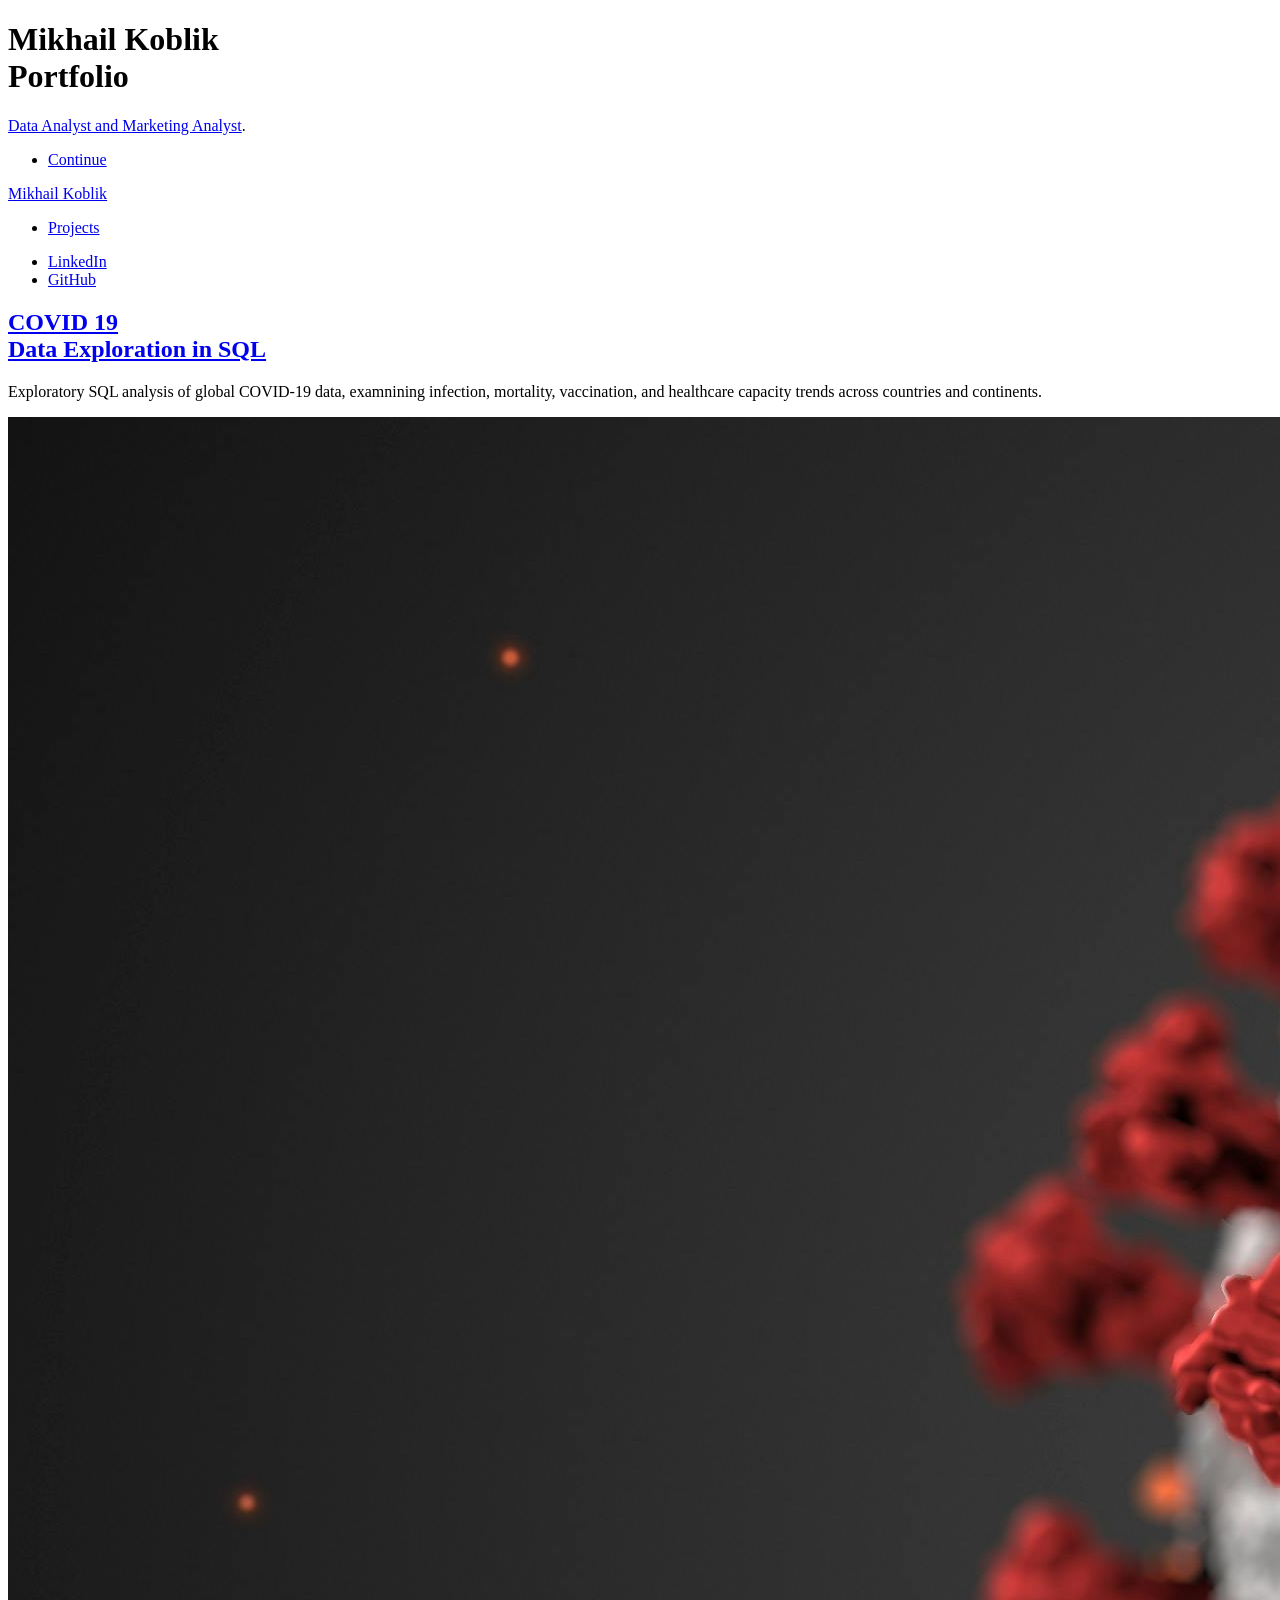
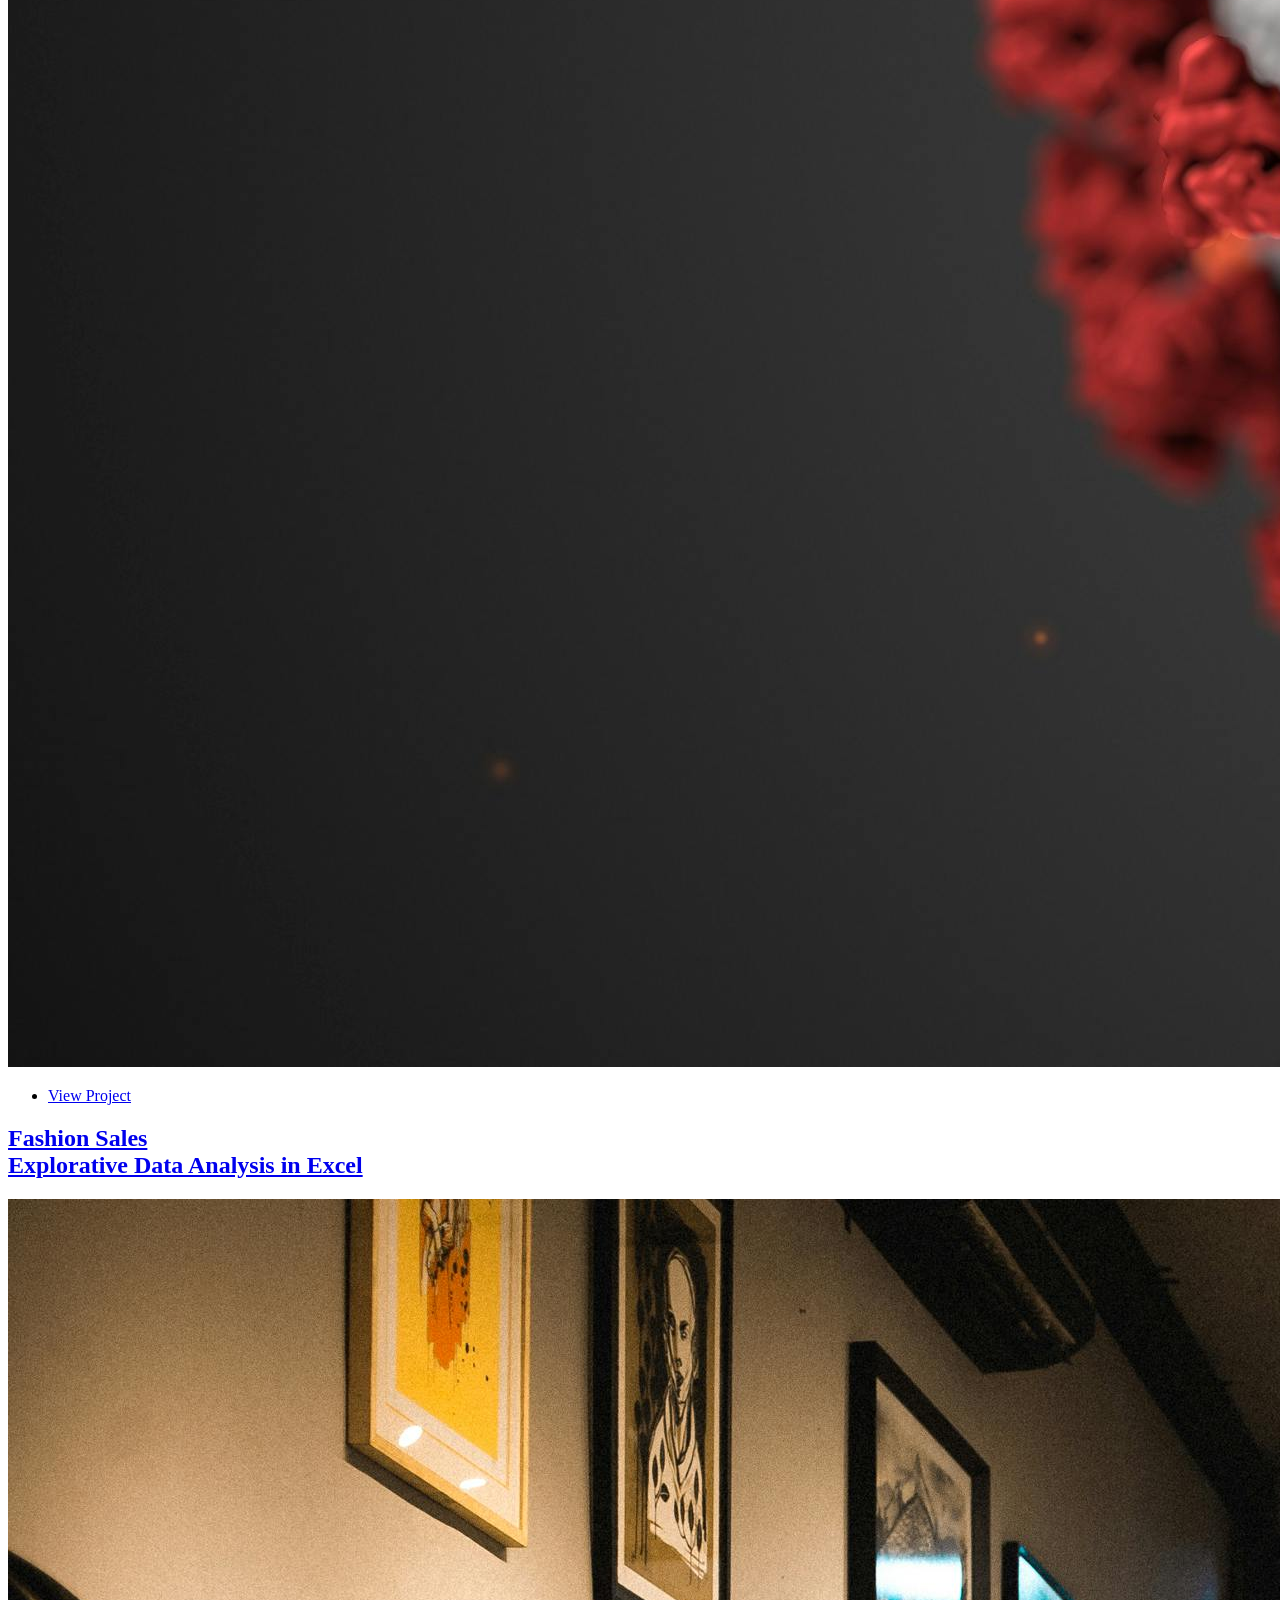
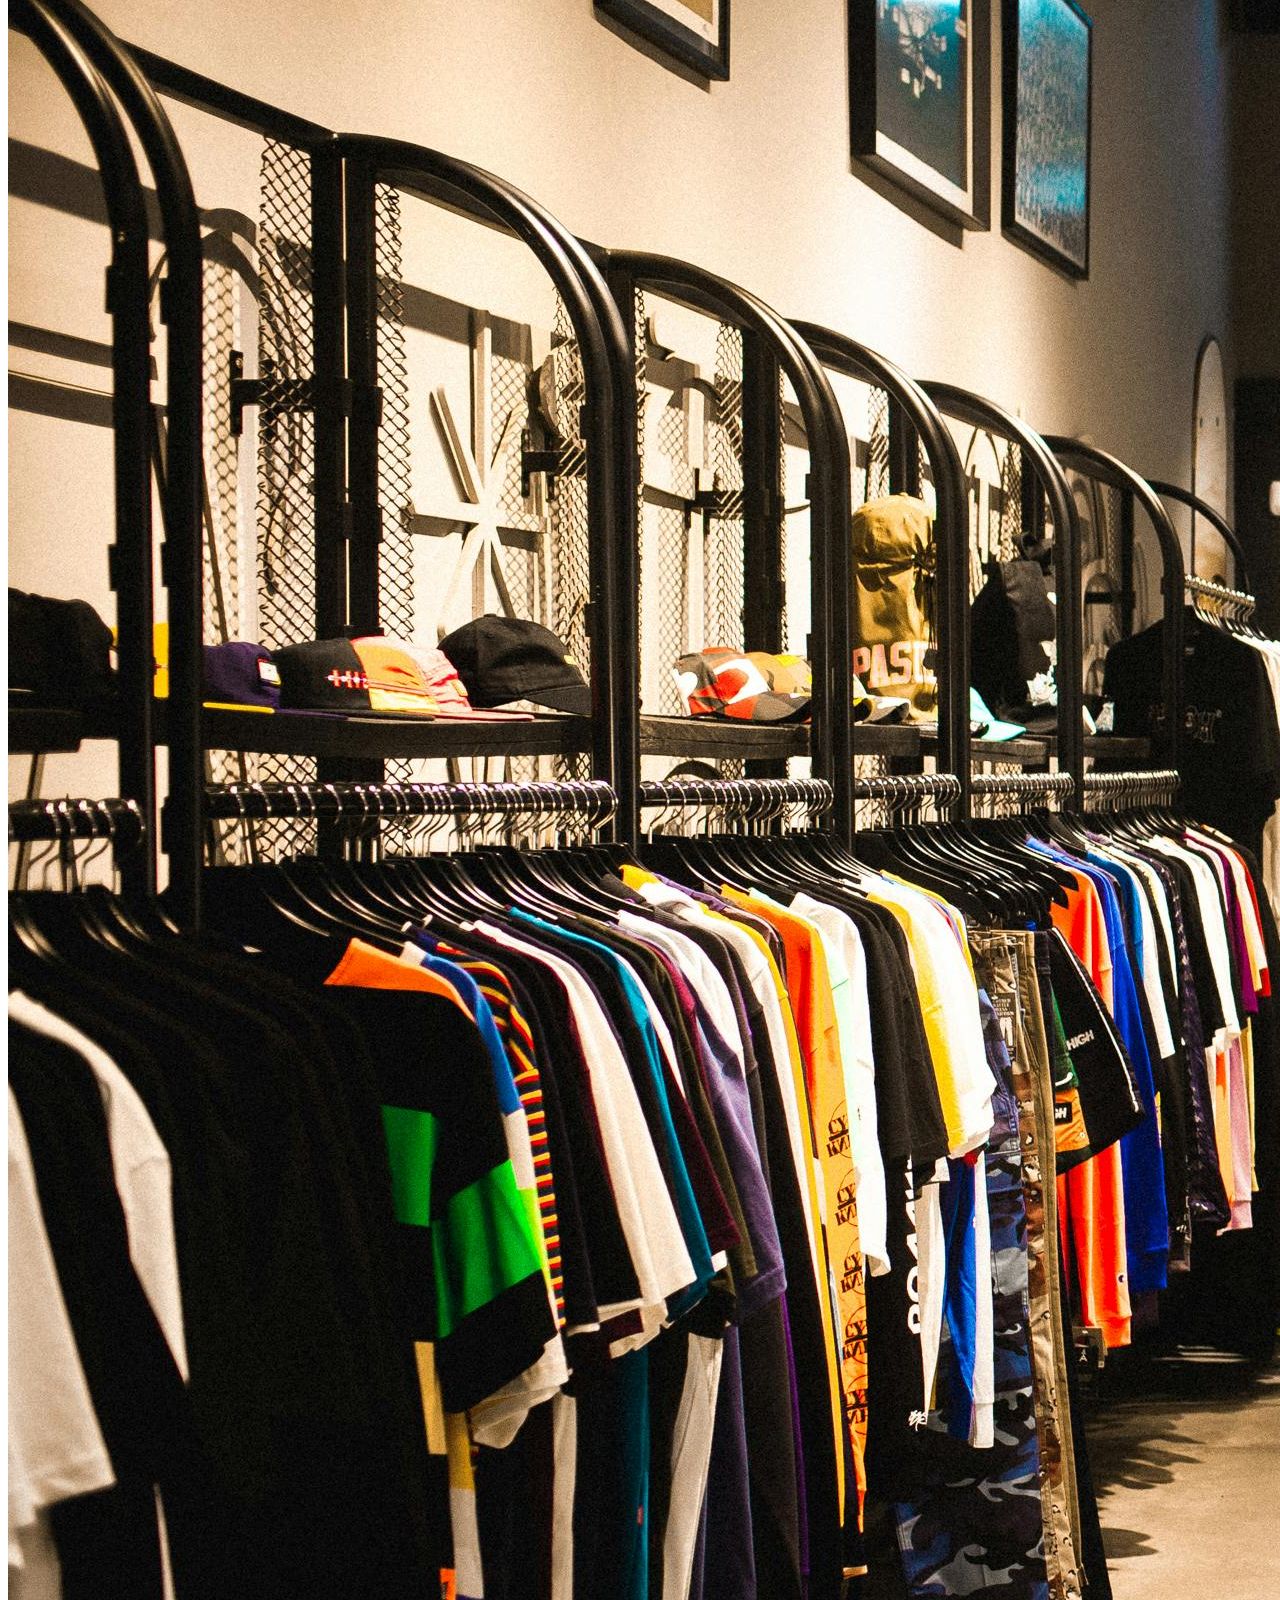
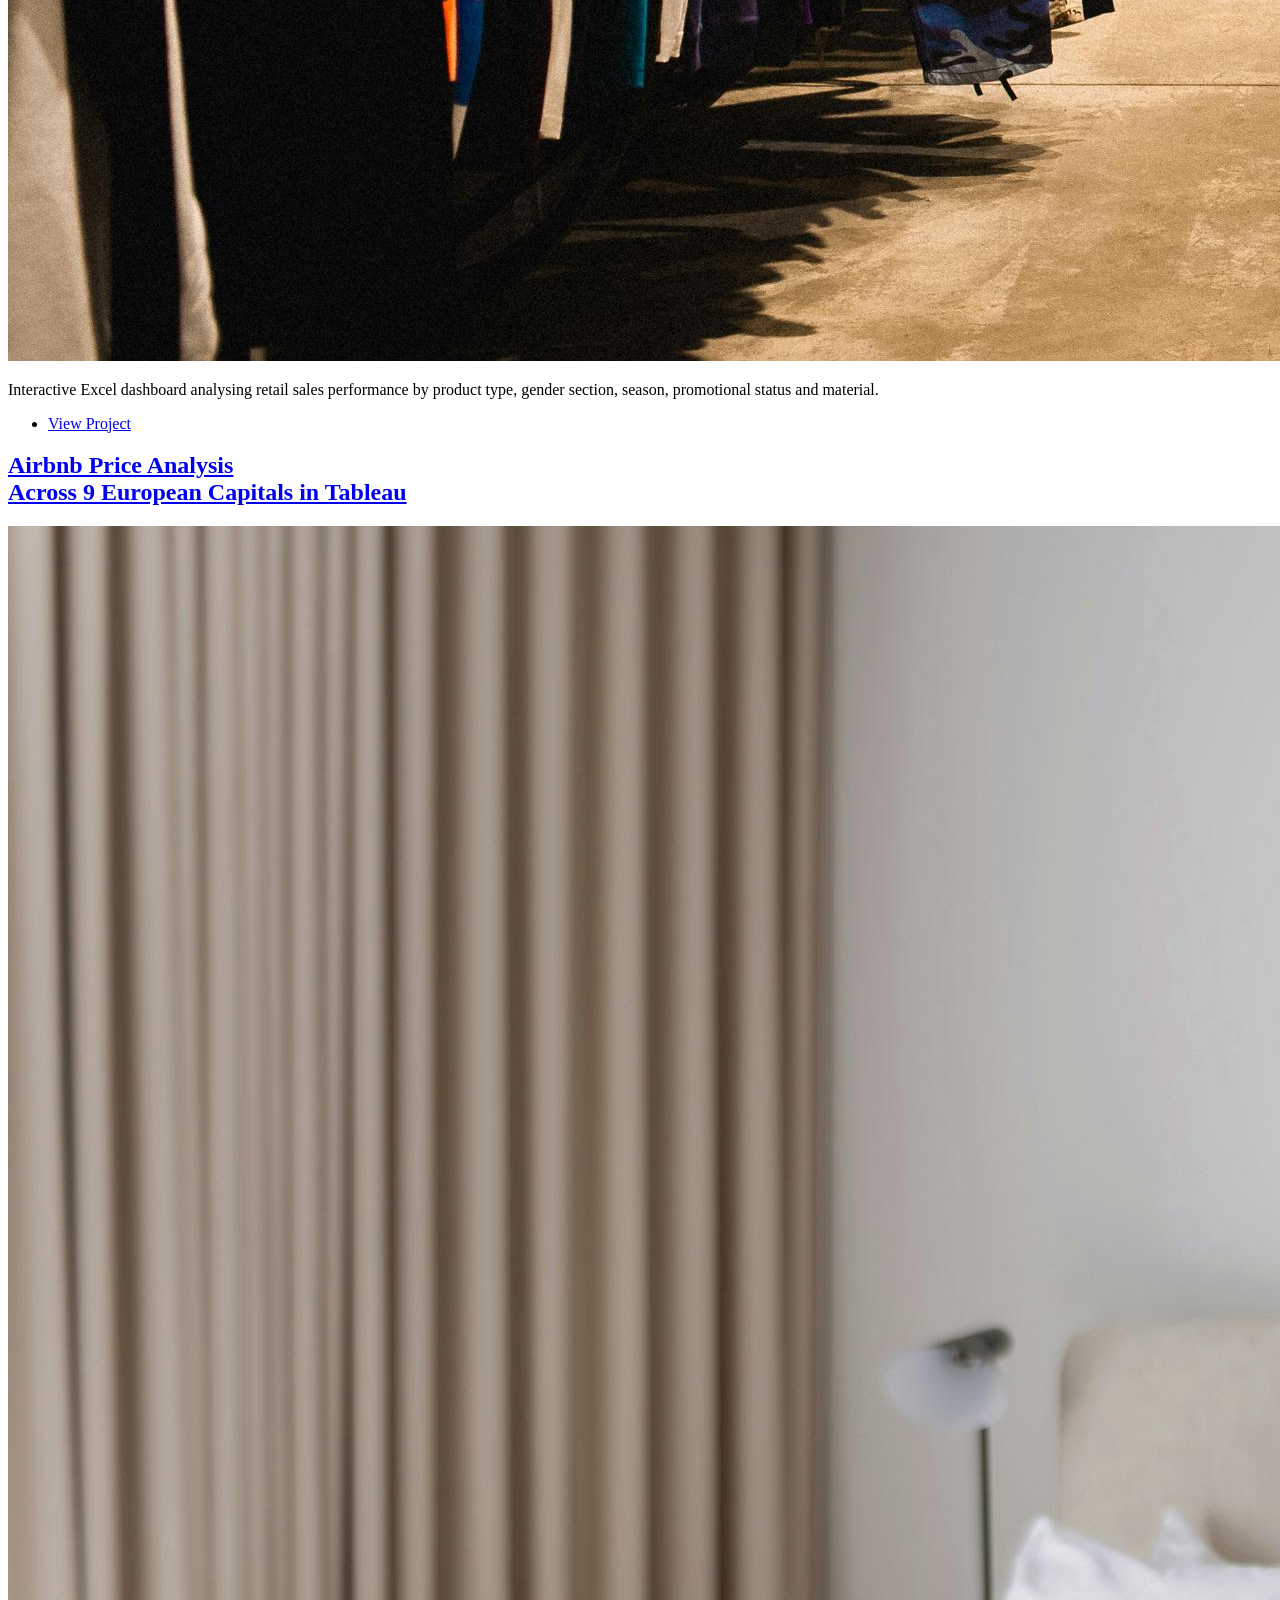
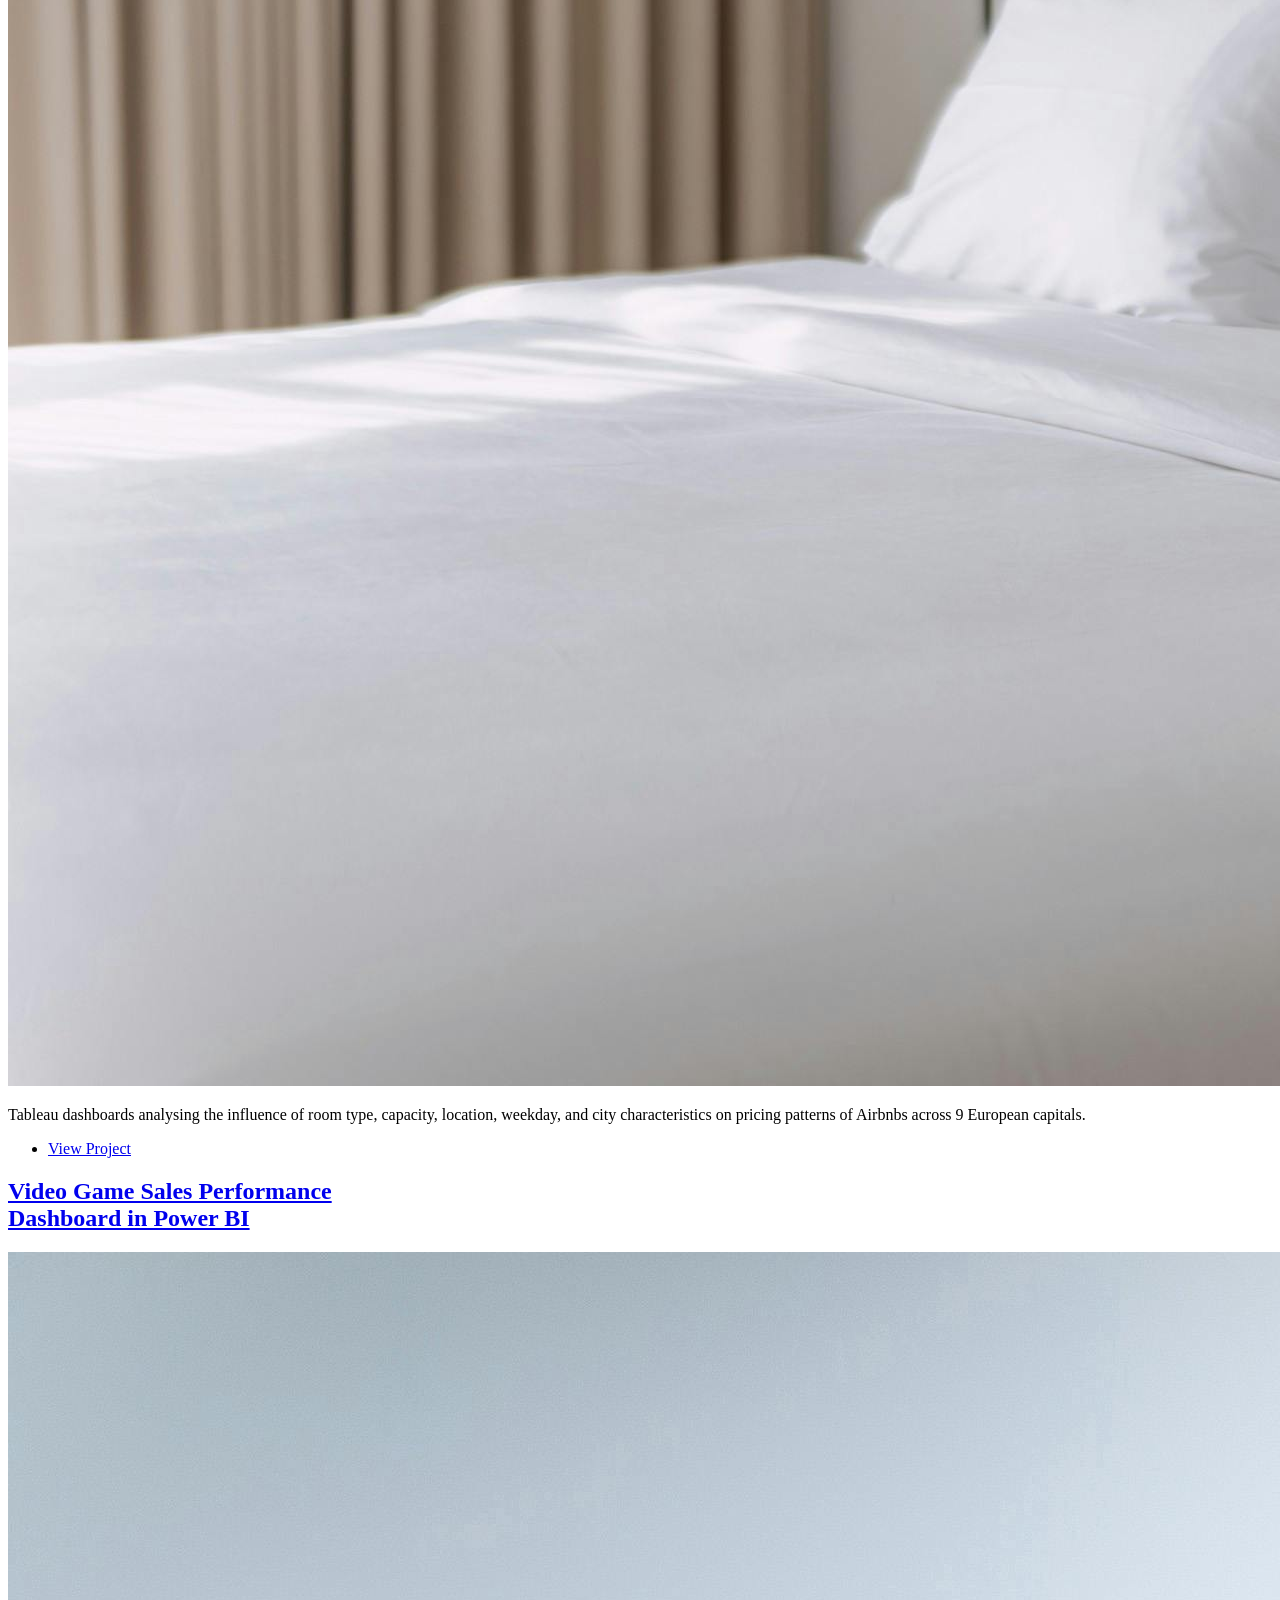
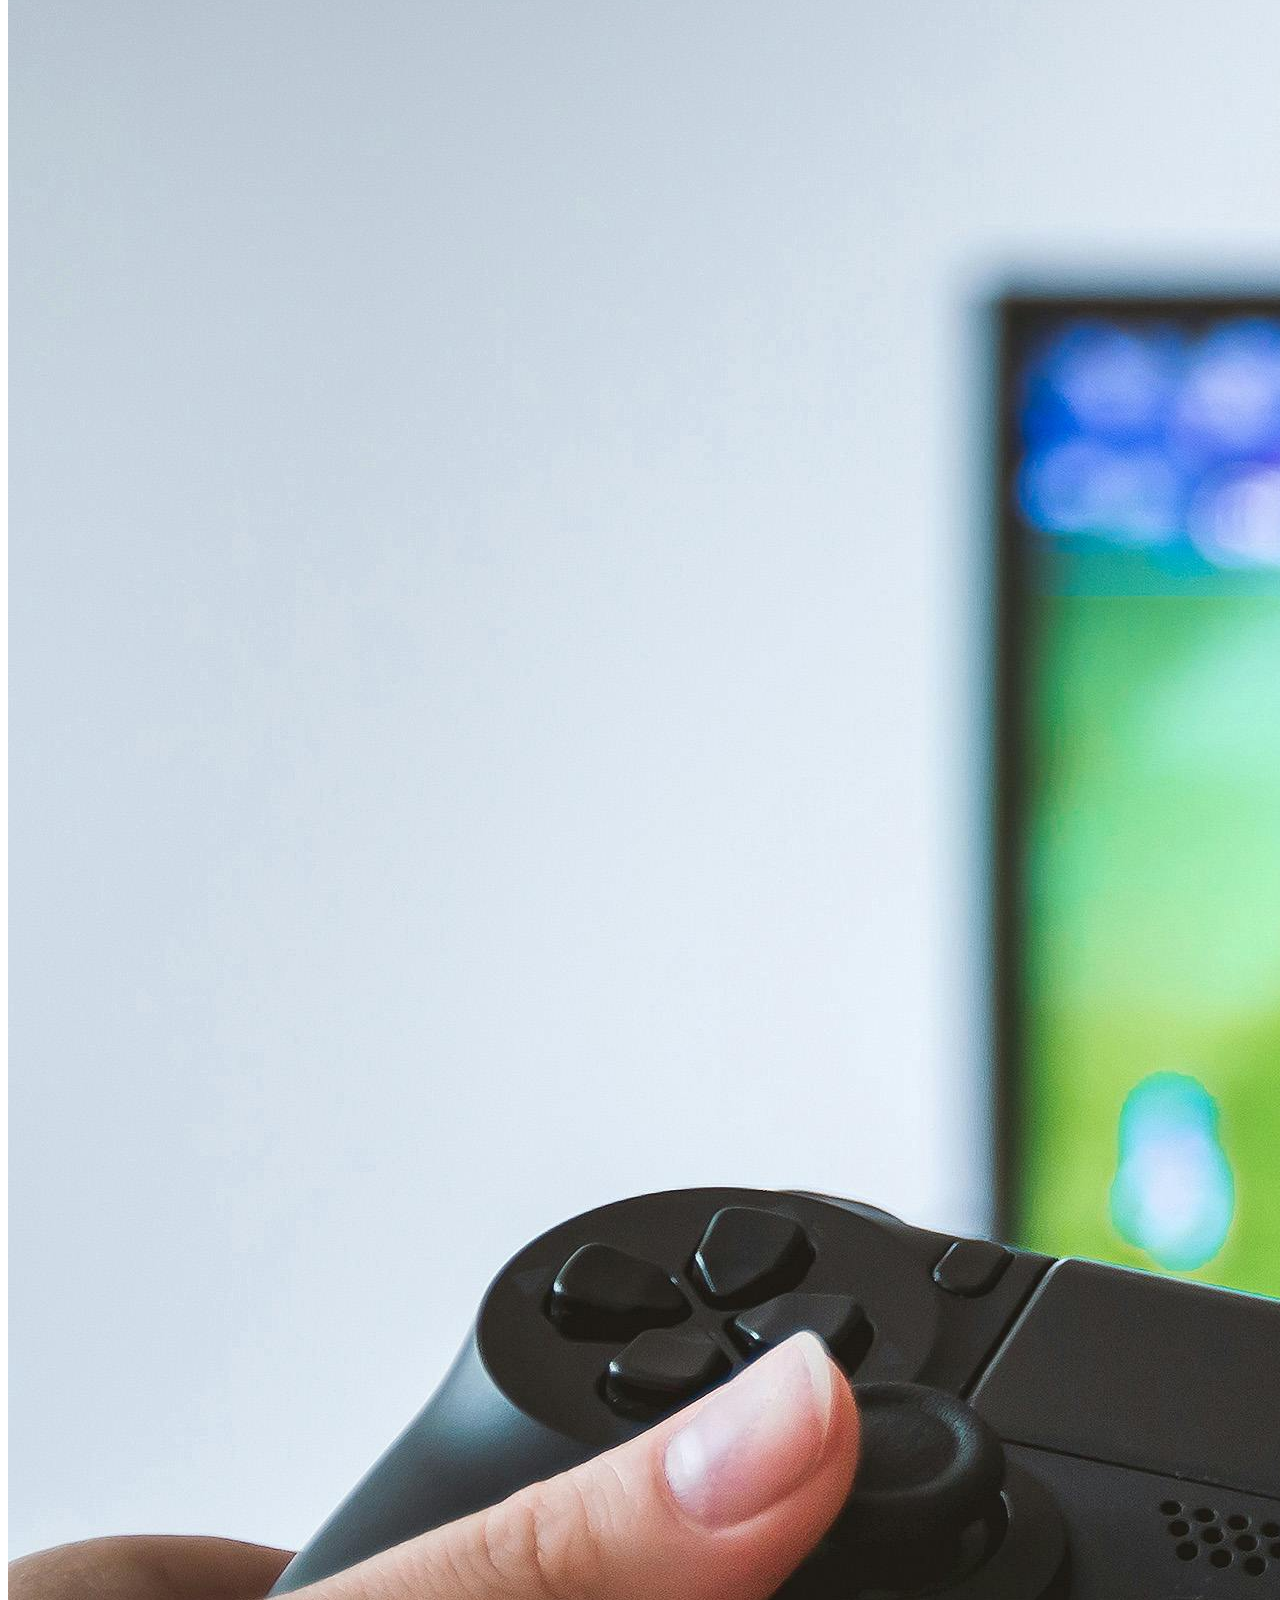
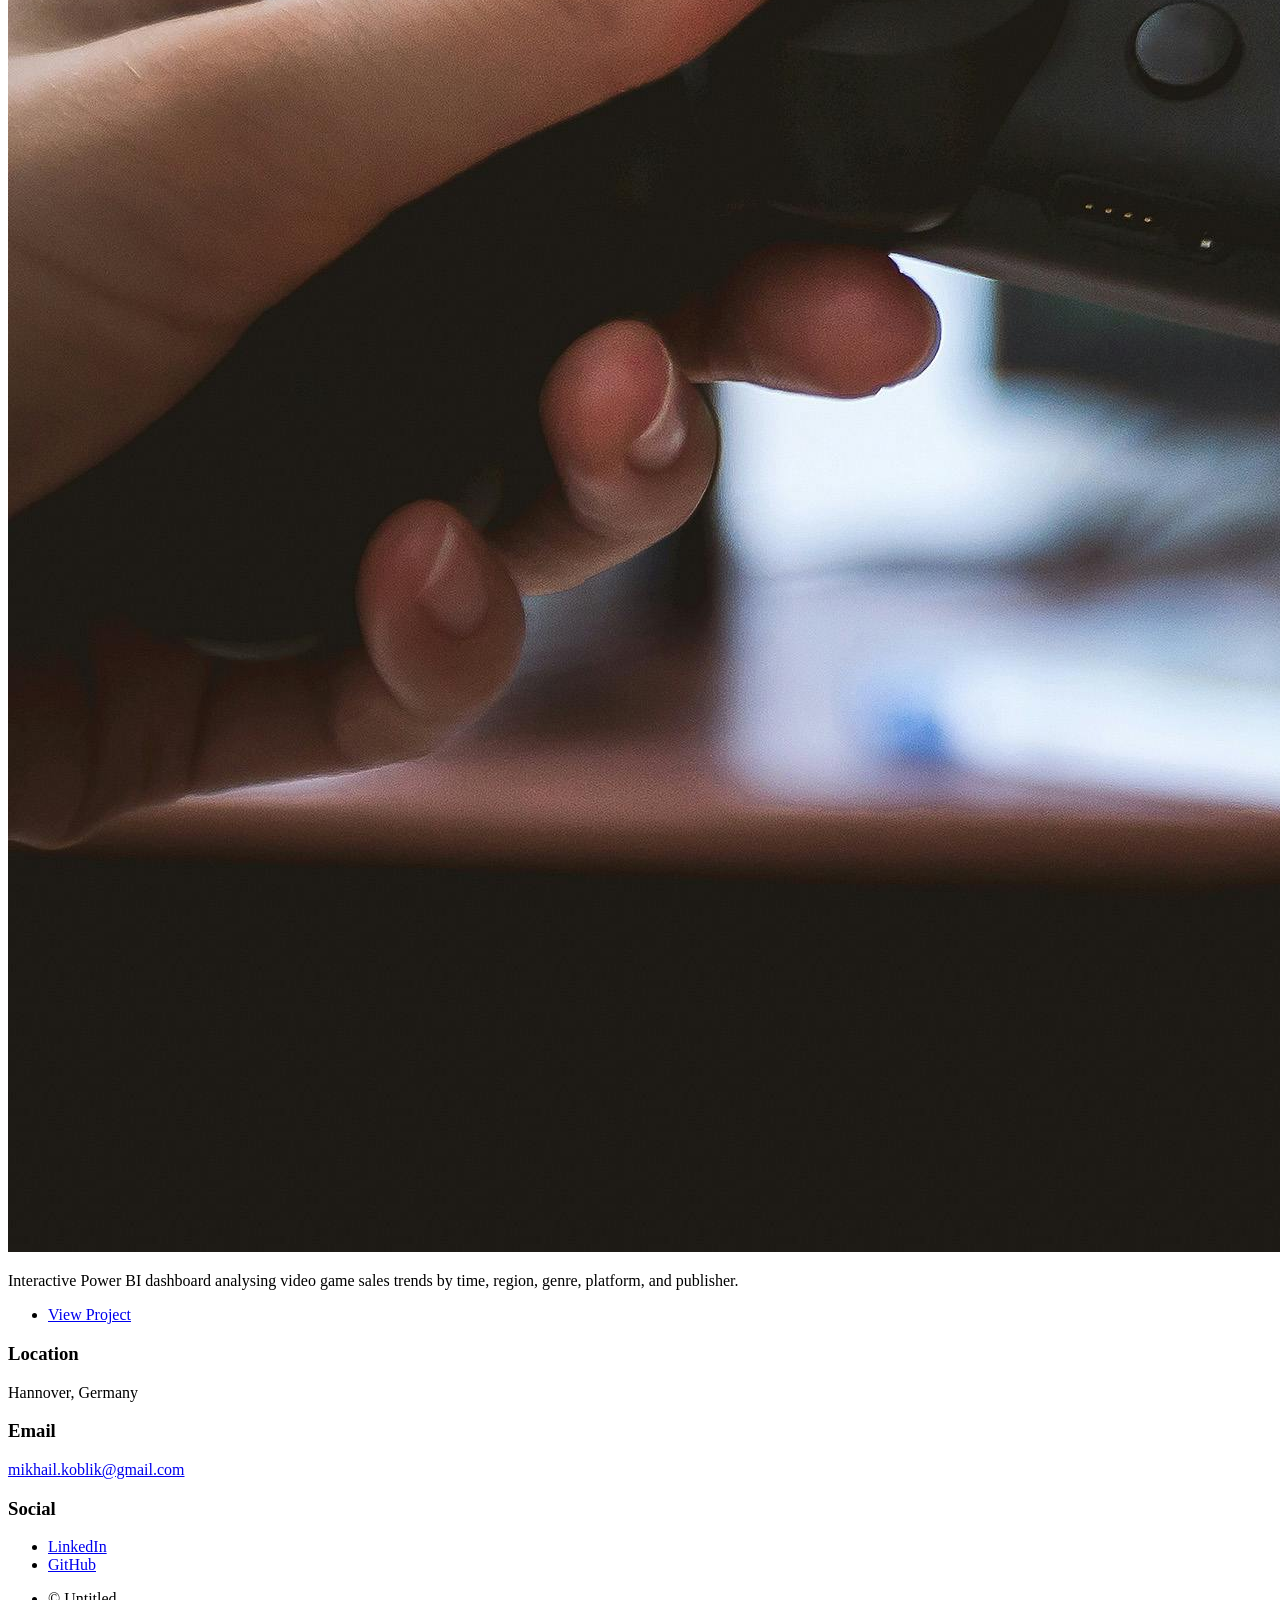
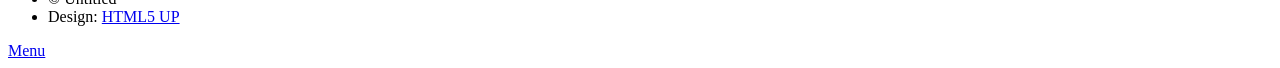
==== commit a81d242b: "Update index.html" ====
--- a/index.html
+++ b/index.html
@@ -52,13 +52,13 @@
 						<!-- Featured Post -->
 							<article class="post featured">
 								<header class="major">
-									<h2><a href="https://github.com/MikhailKoblik/PowerBI">Video Game Sales Performance<br />
-									Dashboard in Power BI</a></h2>
-									<p>Interactive Power BI dashboard analysing video game sales trends by time, region, genre, platform, and publisher.</p>
+									<h2><a href="https://github.com/MikhailKoblik/SQL">COVID 19<br />
+									Data Exploration in SQL</a></h2>
+									<p>Exploratory SQL analysis of global COVID-19 data, examnining infection, mortality, vaccination, and healthcare capacity trends across countries and continents.</p>
 								</header>
-								<a href="https://github.com/MikhailKoblik/PowerBI" class="image main"><img src="images/video_games.jpg" alt="" /></a>
+								<a href="https://github.com/MikhailKoblik/SQL" class="image main"><img src="images/covid19.jpg" alt="" /></a>
 								<ul class="actions special">
-									<li><a href="https://github.com/MikhailKoblik/PowerBI" class="button large">View Project</a></li>
+									<li><a href="https://github.com/MikhailKoblik/SQL" class="button large">View Project</a></li>
 								</ul>
 							</article>
 
@@ -86,18 +86,17 @@
 										<li><a href="https://github.com/MikhailKoblik/Tableau/" class="button">View Project</a></li>
 									</ul>
 								</article>
-		<!--						<article>
+								<article>
 									<header>
-										<h2><a href="#">Ante mattis<br />
-										interdum dolor</a></h2>
+										<h2><a href="https://github.com/MikhailKoblik/PowerBI">Video Game Sales Performance<br />Dashboard in Power BI</a></h2>
 									</header>
-									<a href="#" class="image fit"><img src="images/pic04.jpg" alt="" /></a>
-									<p>Donec eget ex magna. Interdum et malesuada fames ac ante ipsum primis in faucibus. Pellentesque venenatis dolor imperdiet dolor mattis sagittis magna etiam.</p>
+									<a href="https://github.com/MikhailKoblik/PowerBI" class="image fit"><img src="images/video_games.jpg" alt="" /></a>
+									<p>Interactive Power BI dashboard analysing video game sales trends by time, region, genre, platform, and publisher.</p>
 									<ul class="actions special">
-										<li><a href="#" class="button">View Project</a></li>
+										<li><a href="https://github.com/MikhailKoblik/PowerBI" class="button">View Project</a></li>
 									</ul>
 								</article>
-								<article>
+				<!--			<article>
 									<header>
 										<h2><a href="#">Tempus sed<br />
 										nulla imperdiet</a></h2>
@@ -149,4 +148,5 @@
 			<script src="assets/js/main.js"></script>
 
 	</body>
-</html>+
+</html>
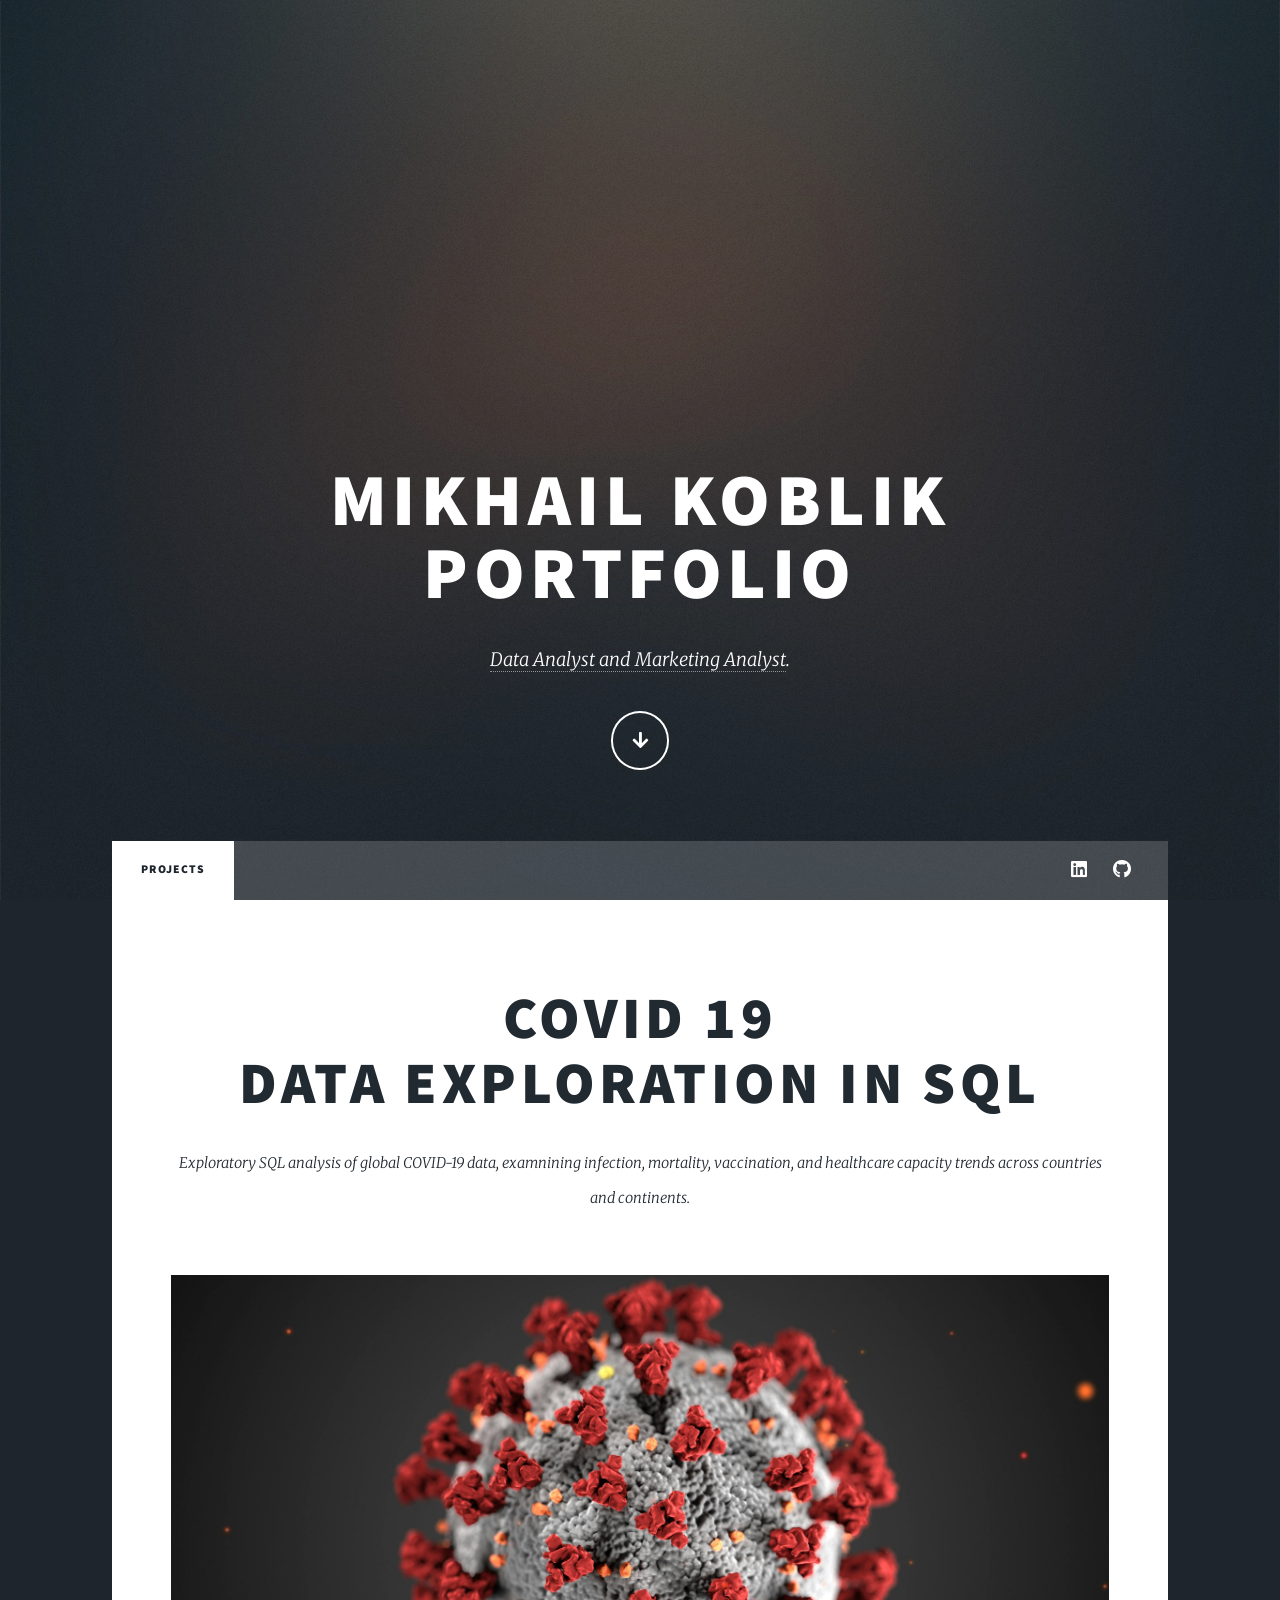
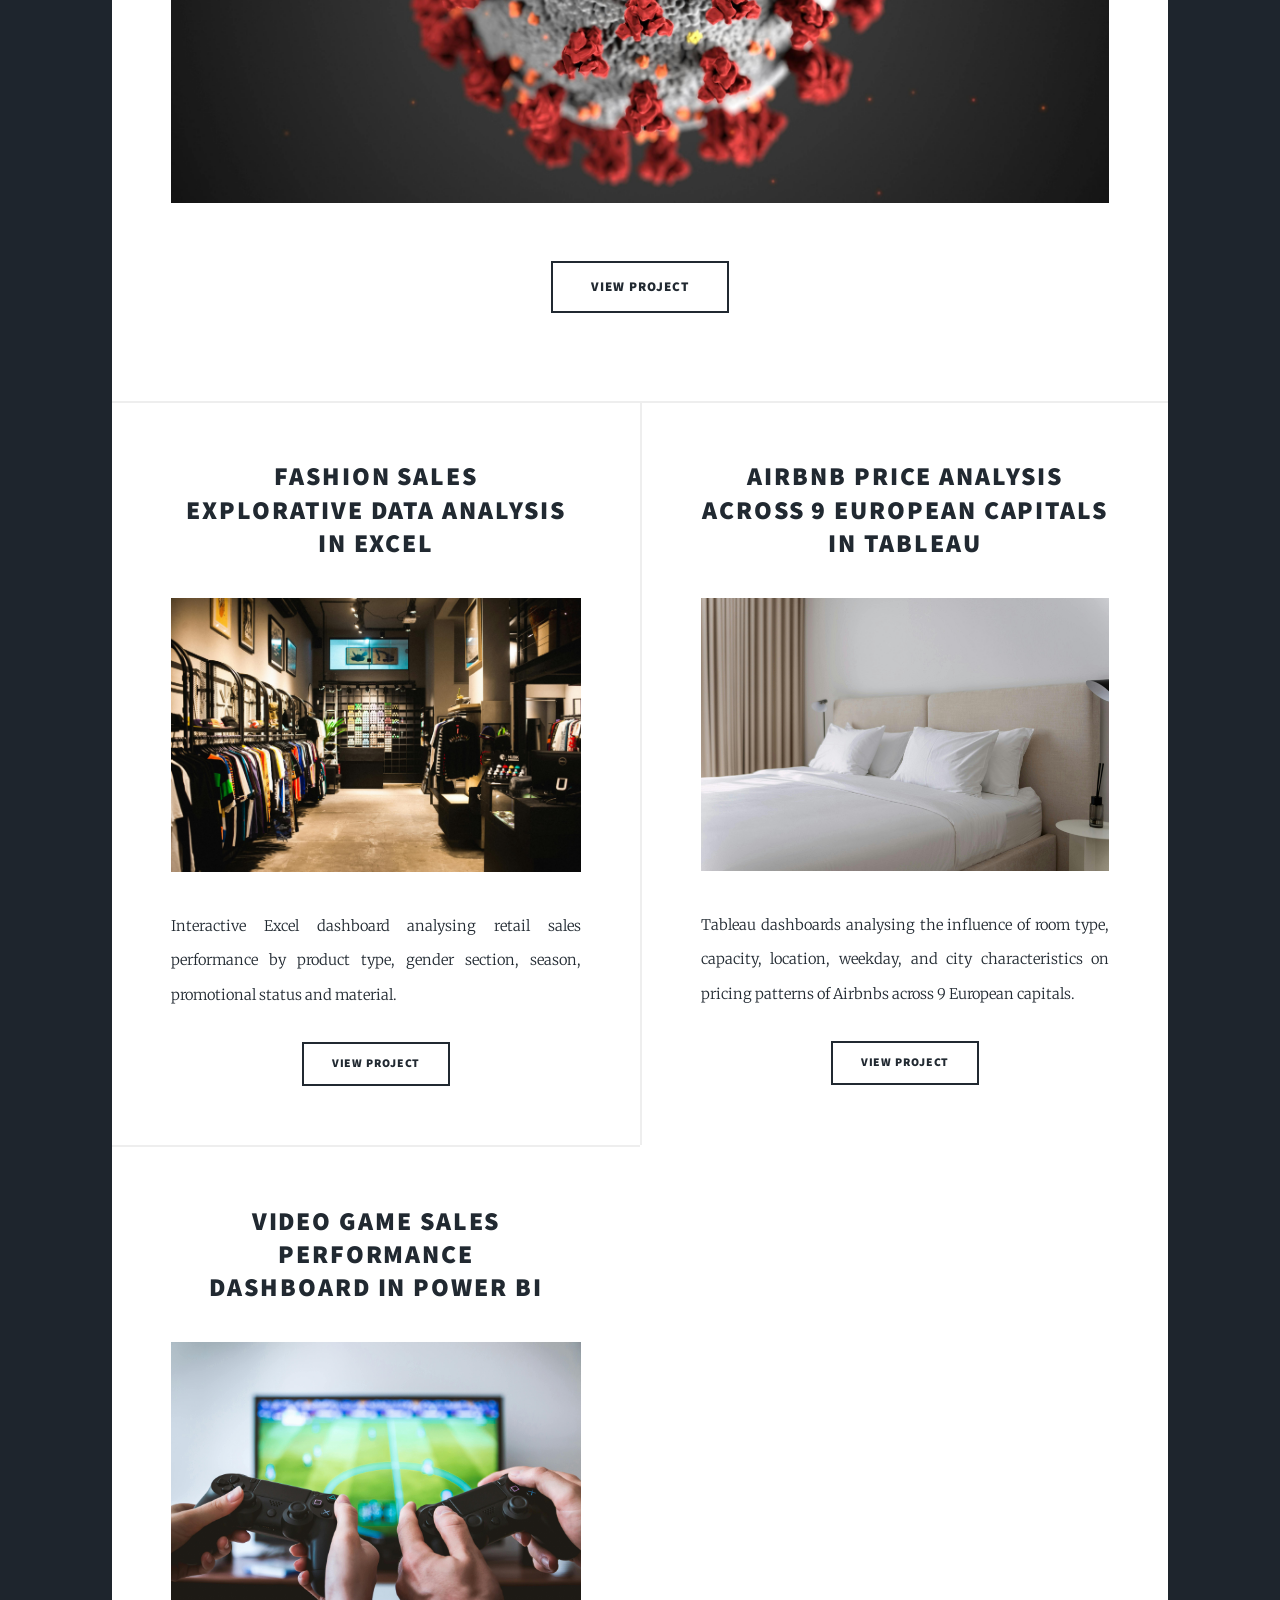
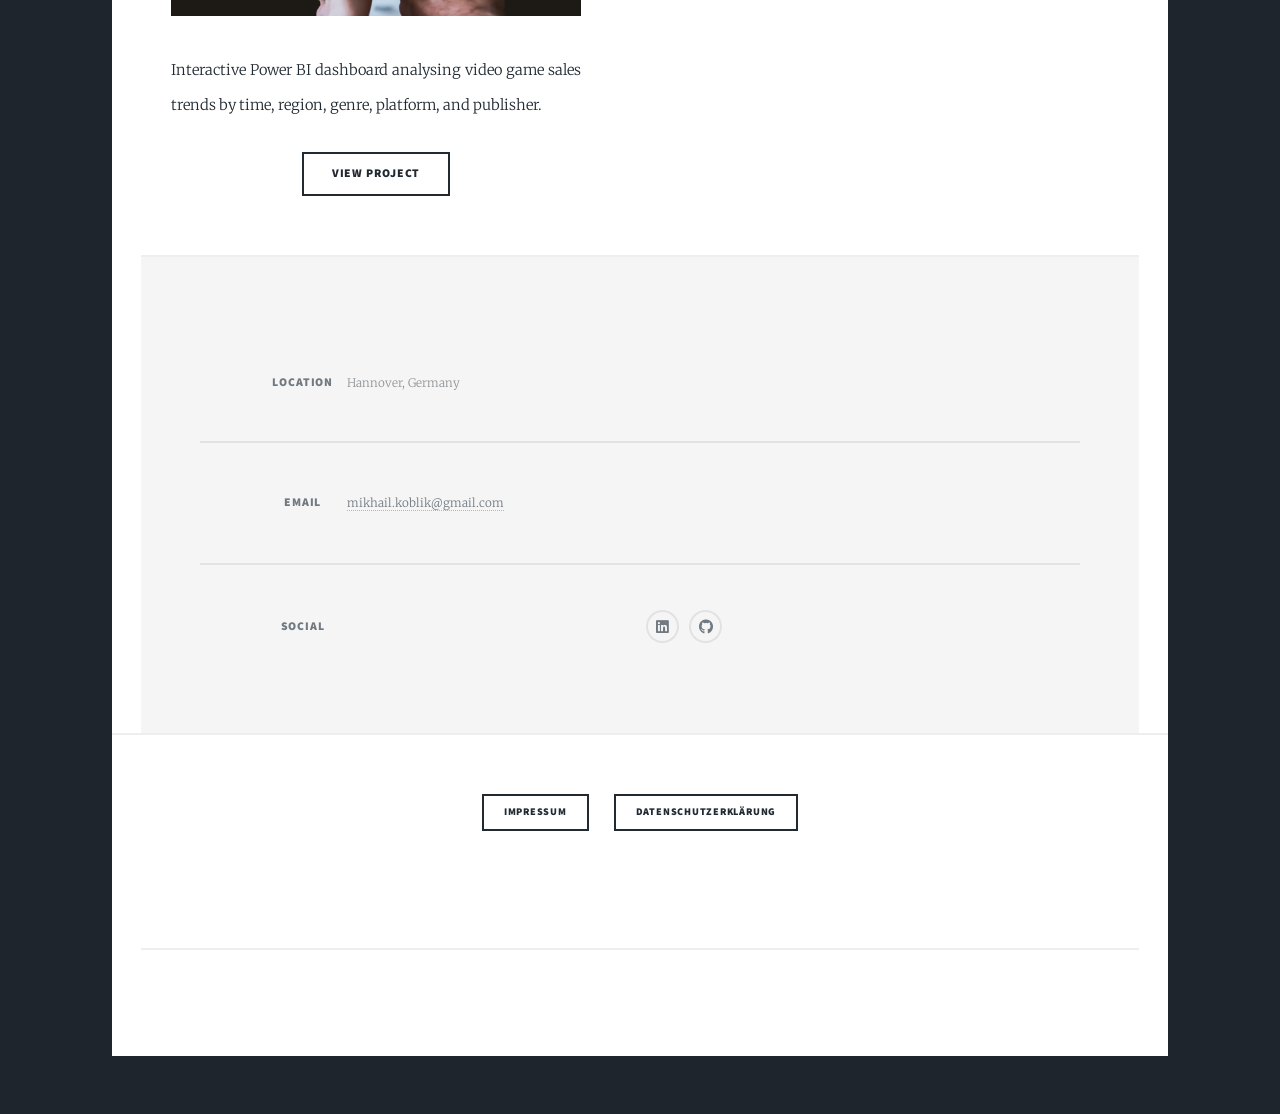
==== commit 767597f7: "Update index.html" ====
--- a/index.html
+++ b/index.html
@@ -130,7 +130,13 @@
 							</section>
 						</section>
 					</footer>
-
+		<!-- Legal Section -->
+					<div class="legal-buttons">	
+							<ul class="actions special">
+								<li><a href="impressum.html" class="button small">Impressum</a></li>
+								<li><a href="datenschutz.html" class="button small">Datenschutzerklärung</a></li>
+							</ul>
+					</div>
 				<!-- Copyright -->
 					<div id="copyright">
 						<ul><li>&copy; Untitled</li><li>Design: <a href="https://html5up.net">HTML5 UP</a></li></ul>
@@ -150,3 +156,4 @@
 	</body>
 
 </html>
+
--- a/assets/css/main.css
+++ b/assets/css/main.css
@@ -1,4689 +1,4699 @@
-@import url(fontawesome-all.min.css);
-@import url("https://fonts.googleapis.com/css?family=Merriweather:300,700,300italic,700italic|Source+Sans+Pro:900");
-
+@import url(fontawesome-all.min.css);
+@import url("https://fonts.googleapis.com/css?family=Merriweather:300,700,300italic,700italic|Source+Sans+Pro:900");
+
 /*
 	Massively by HTML5 UP
 	html5up.net | @ajlkn
 	Free for personal and commercial use under the CCA 3.0 license (html5up.net/license)
-*/
-
-html, body, div, span, applet, object,
-iframe, h1, h2, h3, h4, h5, h6, p, blockquote,
-pre, a, abbr, acronym, address, big, cite,
-code, del, dfn, em, img, ins, kbd, q, s, samp,
-small, strike, strong, sub, sup, tt, var, b,
-u, i, center, dl, dt, dd, ol, ul, li, fieldset,
-form, label, legend, table, caption, tbody,
-tfoot, thead, tr, th, td, article, aside,
-canvas, details, embed, figure, figcaption,
-footer, header, hgroup, menu, nav, output, ruby,
-section, summary, time, mark, audio, video {
-	margin: 0;
-	padding: 0;
-	border: 0;
-	font-size: 100%;
-	font: inherit;
-	vertical-align: baseline;}
-
-article, aside, details, figcaption, figure,
-footer, header, hgroup, menu, nav, section {
-	display: block;}
-
-body {
-	line-height: 1;
-}
-
-ol, ul {
-	list-style: none;
-}
-
-blockquote, q {
-	quotes: none;
-}
-
-	blockquote:before, blockquote:after, q:before, q:after {
-		content: '';
-		content: none;
-	}
-
-table {
-	border-collapse: collapse;
-	border-spacing: 0;
-}
-
-body {
-	-webkit-text-size-adjust: none;
-}
-
-mark {
-	background-color: transparent;
-	color: inherit;
-}
-
-input::-moz-focus-inner {
-	border: 0;
-	padding: 0;
-}
-
-input, select, textarea {
-	-moz-appearance: none;
-	-webkit-appearance: none;
-	-ms-appearance: none;
-	appearance: none;
-}
-
-/* Basic */
-
-	@-ms-viewport {
-		width: device-width;
-	}
-
-	body {
-		-ms-overflow-style: scrollbar;
-	}
-
-	@media screen and (max-width: 480px) {
-
-		html, body {
-			min-width: 320px;
-		}
-
-	}
-
-	html {
-		box-sizing: border-box;
-	}
-
-	*, *:before, *:after {
-		box-sizing: inherit;
-	}
-
-	body {
-		background-color: #1e252d;
-	}
-
-		body.is-preload *, body.is-preload *:before, body.is-preload *:after {
-			-moz-animation: none !important;
-			-webkit-animation: none !important;
-			-ms-animation: none !important;
-			animation: none !important;
-			-moz-transition: none !important;
-			-webkit-transition: none !important;
-			-ms-transition: none !important;
-			transition: none !important;
-		}
-
-/* Type */
-
-	html {
-		font-size: 16pt;
-	}
-
-		@media screen and (max-width: 1680px) {
-
-			html {
-				font-size: 12pt;
-			}
-
-		}
-
-		@media screen and (max-width: 1280px) {
-
-			html {
-				font-size: 11pt;
-			}
-
-		}
-
-		@media screen and (max-width: 360px) {
-
-			html {
-				font-size: 10pt;
-			}
-
-		}
-
-	body {
-		color: #212931;
-	}
-
-	body, input, select, textarea {
-		font-family: "Merriweather", Georgia, serif;
-		font-weight: 300;
-		font-size: 1rem;
-		line-height: 2.375;
-	}
-
-	a {
-		-moz-transition: color 0.2s ease-in-out, background-color 0.2s ease-in-out, border-color 0.2s ease-in-out, box-shadow 0.2s ease-in-out;
-		-webkit-transition: color 0.2s ease-in-out, background-color 0.2s ease-in-out, border-color 0.2s ease-in-out, box-shadow 0.2s ease-in-out;
-		-ms-transition: color 0.2s ease-in-out, background-color 0.2s ease-in-out, border-color 0.2s ease-in-out, box-shadow 0.2s ease-in-out;
-		transition: color 0.2s ease-in-out, background-color 0.2s ease-in-out, border-color 0.2s ease-in-out, box-shadow 0.2s ease-in-out;
-		border-bottom: dotted 1px;
-		text-decoration: none;
-	}
-
-		a:hover {
-			border-bottom-color: transparent;
-		}
-
-	strong, b {
-		font-weight: 600;
-	}
-
-	em, i {
-		font-style: italic;
-	}
-
-	p {
-		text-align: justify;
-		margin: 0 0 2rem 0;
-	}
-
-	h1, h2, h3, h4, h5, h6 {
-		font-family: "Source Sans Pro", Helvetica, sans-serif;
-		font-weight: 900;
-		line-height: 1.5;
-		letter-spacing: 0.075em;
-		text-transform: uppercase;
-		margin: 0 0 1rem 0;
-	}
-
-		h1 a, h2 a, h3 a, h4 a, h5 a, h6 a {
-			border-bottom: 0;
-			color: inherit;
-			text-decoration: none;
-		}
-
-	h1 {
-		font-size: 4rem;
-		line-height: 1.1;
-		margin: 0 0 2rem 0;
-	}
-
-	h2 {
-		font-size: 1.75rem;
-		line-height: 1.3;
-		margin: 0 0 1.5rem 0;
-	}
-
-	h3 {
-		font-size: 1.25rem;
-		margin: 0 0 1.5rem 0;
-	}
-
-	h4 {
-		font-size: 1rem;
-	}
-
-	h5 {
-		font-size: 0.9rem;
-	}
-
-	h6 {
-		font-size: 0.8rem;
-	}
-
-	sub {
-		font-size: 0.8rem;
-		position: relative;
-		top: 0.5rem;
-	}
-
-	sup {
-		font-size: 0.8rem;
-		position: relative;
-		top: -0.5rem;
-	}
-
-	blockquote {
-		border-left: solid 4px;
-		font-style: italic;
-		margin: 0 0 2rem 0;
-		padding: 0.5rem 0 0.5rem 2rem;
-	}
-
-	code {
-		border: solid 2px;
-		font-family: "Courier New", monospace;
-		font-size: 0.9rem;
-		margin: 0 0.25rem;
-		padding: 0.25rem 0.65rem;
-	}
-
-	pre {
-		-webkit-overflow-scrolling: touch;
-		font-family: "Courier New", monospace;
-		font-size: 0.9rem;
-		margin: 0 0 2rem 0;
-	}
-
-		pre code {
-			display: block;
-			line-height: 1.75;
-			padding: 1rem 1.5rem;
-			overflow-x: auto;
-		}
-
-	hr {
-		border: 0;
-		border-bottom: solid 2px;
-		margin: 3rem 0;
-	}
-
-		hr.major {
-			margin: 5rem 0;
-		}
-
-	.align-left {
-		text-align: left;
-	}
-
-	.align-center {
-		text-align: center;
-	}
-
-	.align-right {
-		text-align: right;
-	}
-
-	input, select, textarea {
-		color: #212931;
-	}
-
-	a {
-		color: #212931;
-		border-bottom-color: rgba(33, 41, 49, 0.5);
-	}
-
-		a:hover {
-			border-bottom-color: transparent;
-			color: #18bfef !important;
-		}
-
-	strong, b {
-		color: #212931;
-	}
-
-	h1, h2, h3, h4, h5, h6 {
-		color: #212931;
-	}
-
-	blockquote {
-		border-left-color: #eeeeee;
-	}
-
-	code {
-		background: rgba(220, 220, 220, 0.25);
-		border-color: #eeeeee;
-	}
-
-	hr {
-		border-bottom-color: #eeeeee;
-	}
-
-/* Row */
-
-	.row {
-		display: flex;
-		flex-wrap: wrap;
-		box-sizing: border-box;
-		align-items: stretch;
-	}
-
-		.row > * {
-			box-sizing: border-box;
-		}
-
-		.row.gtr-uniform > * > :last-child {
-			margin-bottom: 0;
-		}
-
-		.row.aln-left {
-			justify-content: flex-start;
-		}
-
-		.row.aln-center {
-			justify-content: center;
-		}
-
-		.row.aln-right {
-			justify-content: flex-end;
-		}
-
-		.row.aln-top {
-			align-items: flex-start;
-		}
-
-		.row.aln-middle {
-			align-items: center;
-		}
-
-		.row.aln-bottom {
-			align-items: flex-end;
-		}
-
-		.row > .imp {
-			order: -1;
-		}
-
-		.row > .col-1 {
-			width: 8.33333%;
-		}
-
-		.row > .off-1 {
-			margin-left: 8.33333%;
-		}
-
-		.row > .col-2 {
-			width: 16.66667%;
-		}
-
-		.row > .off-2 {
-			margin-left: 16.66667%;
-		}
-
-		.row > .col-3 {
-			width: 25%;
-		}
-
-		.row > .off-3 {
-			margin-left: 25%;
-		}
-
-		.row > .col-4 {
-			width: 33.33333%;
-		}
-
-		.row > .off-4 {
-			margin-left: 33.33333%;
-		}
-
-		.row > .col-5 {
-			width: 41.66667%;
-		}
-
-		.row > .off-5 {
-			margin-left: 41.66667%;
-		}
-
-		.row > .col-6 {
-			width: 50%;
-		}
-
-		.row > .off-6 {
-			margin-left: 50%;
-		}
-
-		.row > .col-7 {
-			width: 58.33333%;
-		}
-
-		.row > .off-7 {
-			margin-left: 58.33333%;
-		}
-
-		.row > .col-8 {
-			width: 66.66667%;
-		}
-
-		.row > .off-8 {
-			margin-left: 66.66667%;
-		}
-
-		.row > .col-9 {
-			width: 75%;
-		}
-
-		.row > .off-9 {
-			margin-left: 75%;
-		}
-
-		.row > .col-10 {
-			width: 83.33333%;
-		}
-
-		.row > .off-10 {
-			margin-left: 83.33333%;
-		}
-
-		.row > .col-11 {
-			width: 91.66667%;
-		}
-
-		.row > .off-11 {
-			margin-left: 91.66667%;
-		}
-
-		.row > .col-12 {
-			width: 100%;
-		}
-
-		.row > .off-12 {
-			margin-left: 100%;
-		}
-
-		.row.gtr-0 {
-			margin-top: 0;
-			margin-left: 0rem;
-		}
-
-			.row.gtr-0 > * {
-				padding: 0 0 0 0rem;
-			}
-
-			.row.gtr-0.gtr-uniform {
-				margin-top: 0rem;
-			}
-
-				.row.gtr-0.gtr-uniform > * {
-					padding-top: 0rem;
-				}
-
-		.row.gtr-25 {
-			margin-top: 0;
-			margin-left: -0.375rem;
-		}
-
-			.row.gtr-25 > * {
-				padding: 0 0 0 0.375rem;
-			}
-
-			.row.gtr-25.gtr-uniform {
-				margin-top: -0.375rem;
-			}
-
-				.row.gtr-25.gtr-uniform > * {
-					padding-top: 0.375rem;
-				}
-
-		.row.gtr-50 {
-			margin-top: 0;
-			margin-left: -0.75rem;
-		}
-
-			.row.gtr-50 > * {
-				padding: 0 0 0 0.75rem;
-			}
-
-			.row.gtr-50.gtr-uniform {
-				margin-top: -0.75rem;
-			}
-
-				.row.gtr-50.gtr-uniform > * {
-					padding-top: 0.75rem;
-				}
-
-		.row {
-			margin-top: 0;
-			margin-left: -1.5rem;
-		}
-
-			.row > * {
-				padding: 0 0 0 1.5rem;
-			}
-
-			.row.gtr-uniform {
-				margin-top: -1.5rem;
-			}
-
-				.row.gtr-uniform > * {
-					padding-top: 1.5rem;
-				}
-
-		.row.gtr-150 {
-			margin-top: 0;
-			margin-left: -2.25rem;
-		}
-
-			.row.gtr-150 > * {
-				padding: 0 0 0 2.25rem;
-			}
-
-			.row.gtr-150.gtr-uniform {
-				margin-top: -2.25rem;
-			}
-
-				.row.gtr-150.gtr-uniform > * {
-					padding-top: 2.25rem;
-				}
-
-		.row.gtr-200 {
-			margin-top: 0;
-			margin-left: -3rem;
-		}
-
-			.row.gtr-200 > * {
-				padding: 0 0 0 3rem;
-			}
-
-			.row.gtr-200.gtr-uniform {
-				margin-top: -3rem;
-			}
-
-				.row.gtr-200.gtr-uniform > * {
-					padding-top: 3rem;
-				}
-
-		@media screen and (max-width: 1680px) {
-
-			.row {
-				display: flex;
-				flex-wrap: wrap;
-				box-sizing: border-box;
-				align-items: stretch;
-			}
-
-				.row > * {
-					box-sizing: border-box;
-				}
-
-				.row.gtr-uniform > * > :last-child {
-					margin-bottom: 0;
-				}
-
-				.row.aln-left {
-					justify-content: flex-start;
-				}
-
-				.row.aln-center {
-					justify-content: center;
-				}
-
-				.row.aln-right {
-					justify-content: flex-end;
-				}
-
-				.row.aln-top {
-					align-items: flex-start;
-				}
-
-				.row.aln-middle {
-					align-items: center;
-				}
-
-				.row.aln-bottom {
-					align-items: flex-end;
-				}
-
-				.row > .imp-xlarge {
-					order: -1;
-				}
-
-				.row > .col-1-xlarge {
-					width: 8.33333%;
-				}
-
-				.row > .off-1-xlarge {
-					margin-left: 8.33333%;
-				}
-
-				.row > .col-2-xlarge {
-					width: 16.66667%;
-				}
-
-				.row > .off-2-xlarge {
-					margin-left: 16.66667%;
-				}
-
-				.row > .col-3-xlarge {
-					width: 25%;
-				}
-
-				.row > .off-3-xlarge {
-					margin-left: 25%;
-				}
-
-				.row > .col-4-xlarge {
-					width: 33.33333%;
-				}
-
-				.row > .off-4-xlarge {
-					margin-left: 33.33333%;
-				}
-
-				.row > .col-5-xlarge {
-					width: 41.66667%;
-				}
-
-				.row > .off-5-xlarge {
-					margin-left: 41.66667%;
-				}
-
-				.row > .col-6-xlarge {
-					width: 50%;
-				}
-
-				.row > .off-6-xlarge {
-					margin-left: 50%;
-				}
-
-				.row > .col-7-xlarge {
-					width: 58.33333%;
-				}
-
-				.row > .off-7-xlarge {
-					margin-left: 58.33333%;
-				}
-
-				.row > .col-8-xlarge {
-					width: 66.66667%;
-				}
-
-				.row > .off-8-xlarge {
-					margin-left: 66.66667%;
-				}
-
-				.row > .col-9-xlarge {
-					width: 75%;
-				}
-
-				.row > .off-9-xlarge {
-					margin-left: 75%;
-				}
-
-				.row > .col-10-xlarge {
-					width: 83.33333%;
-				}
-
-				.row > .off-10-xlarge {
-					margin-left: 83.33333%;
-				}
-
-				.row > .col-11-xlarge {
-					width: 91.66667%;
-				}
-
-				.row > .off-11-xlarge {
-					margin-left: 91.66667%;
-				}
-
-				.row > .col-12-xlarge {
-					width: 100%;
-				}
-
-				.row > .off-12-xlarge {
-					margin-left: 100%;
-				}
-
-				.row.gtr-0 {
-					margin-top: 0;
-					margin-left: 0rem;
-				}
-
-					.row.gtr-0 > * {
-						padding: 0 0 0 0rem;
-					}
-
-					.row.gtr-0.gtr-uniform {
-						margin-top: 0rem;
-					}
-
-						.row.gtr-0.gtr-uniform > * {
-							padding-top: 0rem;
-						}
-
-				.row.gtr-25 {
-					margin-top: 0;
-					margin-left: -0.375rem;
-				}
-
-					.row.gtr-25 > * {
-						padding: 0 0 0 0.375rem;
-					}
-
-					.row.gtr-25.gtr-uniform {
-						margin-top: -0.375rem;
-					}
-
-						.row.gtr-25.gtr-uniform > * {
-							padding-top: 0.375rem;
-						}
-
-				.row.gtr-50 {
-					margin-top: 0;
-					margin-left: -0.75rem;
-				}
-
-					.row.gtr-50 > * {
-						padding: 0 0 0 0.75rem;
-					}
-
-					.row.gtr-50.gtr-uniform {
-						margin-top: -0.75rem;
-					}
-
-						.row.gtr-50.gtr-uniform > * {
-							padding-top: 0.75rem;
-						}
-
-				.row {
-					margin-top: 0;
-					margin-left: -1.5rem;
-				}
-
-					.row > * {
-						padding: 0 0 0 1.5rem;
-					}
-
-					.row.gtr-uniform {
-						margin-top: -1.5rem;
-					}
-
-						.row.gtr-uniform > * {
-							padding-top: 1.5rem;
-						}
-
-				.row.gtr-150 {
-					margin-top: 0;
-					margin-left: -2.25rem;
-				}
-
-					.row.gtr-150 > * {
-						padding: 0 0 0 2.25rem;
-					}
-
-					.row.gtr-150.gtr-uniform {
-						margin-top: -2.25rem;
-					}
-
-						.row.gtr-150.gtr-uniform > * {
-							padding-top: 2.25rem;
-						}
-
-				.row.gtr-200 {
-					margin-top: 0;
-					margin-left: -3rem;
-				}
-
-					.row.gtr-200 > * {
-						padding: 0 0 0 3rem;
-					}
-
-					.row.gtr-200.gtr-uniform {
-						margin-top: -3rem;
-					}
-
-						.row.gtr-200.gtr-uniform > * {
-							padding-top: 3rem;
-						}
-
-		}
-
-		@media screen and (max-width: 1280px) {
-
-			.row {
-				display: flex;
-				flex-wrap: wrap;
-				box-sizing: border-box;
-				align-items: stretch;
-			}
-
-				.row > * {
-					box-sizing: border-box;
-				}
-
-				.row.gtr-uniform > * > :last-child {
-					margin-bottom: 0;
-				}
-
-				.row.aln-left {
-					justify-content: flex-start;
-				}
-
-				.row.aln-center {
-					justify-content: center;
-				}
-
-				.row.aln-right {
-					justify-content: flex-end;
-				}
-
-				.row.aln-top {
-					align-items: flex-start;
-				}
-
-				.row.aln-middle {
-					align-items: center;
-				}
-
-				.row.aln-bottom {
-					align-items: flex-end;
-				}
-
-				.row > .imp-large {
-					order: -1;
-				}
-
-				.row > .col-1-large {
-					width: 8.33333%;
-				}
-
-				.row > .off-1-large {
-					margin-left: 8.33333%;
-				}
-
-				.row > .col-2-large {
-					width: 16.66667%;
-				}
-
-				.row > .off-2-large {
-					margin-left: 16.66667%;
-				}
-
-				.row > .col-3-large {
-					width: 25%;
-				}
-
-				.row > .off-3-large {
-					margin-left: 25%;
-				}
-
-				.row > .col-4-large {
-					width: 33.33333%;
-				}
-
-				.row > .off-4-large {
-					margin-left: 33.33333%;
-				}
-
-				.row > .col-5-large {
-					width: 41.66667%;
-				}
-
-				.row > .off-5-large {
-					margin-left: 41.66667%;
-				}
-
-				.row > .col-6-large {
-					width: 50%;
-				}
-
-				.row > .off-6-large {
-					margin-left: 50%;
-				}
-
-				.row > .col-7-large {
-					width: 58.33333%;
-				}
-
-				.row > .off-7-large {
-					margin-left: 58.33333%;
-				}
-
-				.row > .col-8-large {
-					width: 66.66667%;
-				}
-
-				.row > .off-8-large {
-					margin-left: 66.66667%;
-				}
-
-				.row > .col-9-large {
-					width: 75%;
-				}
-
-				.row > .off-9-large {
-					margin-left: 75%;
-				}
-
-				.row > .col-10-large {
-					width: 83.33333%;
-				}
-
-				.row > .off-10-large {
-					margin-left: 83.33333%;
-				}
-
-				.row > .col-11-large {
-					width: 91.66667%;
-				}
-
-				.row > .off-11-large {
-					margin-left: 91.66667%;
-				}
-
-				.row > .col-12-large {
-					width: 100%;
-				}
-
-				.row > .off-12-large {
-					margin-left: 100%;
-				}
-
-				.row.gtr-0 {
-					margin-top: 0;
-					margin-left: 0rem;
-				}
-
-					.row.gtr-0 > * {
-						padding: 0 0 0 0rem;
-					}
-
-					.row.gtr-0.gtr-uniform {
-						margin-top: 0rem;
-					}
-
-						.row.gtr-0.gtr-uniform > * {
-							padding-top: 0rem;
-						}
-
-				.row.gtr-25 {
-					margin-top: 0;
-					margin-left: -0.375rem;
-				}
-
-					.row.gtr-25 > * {
-						padding: 0 0 0 0.375rem;
-					}
-
-					.row.gtr-25.gtr-uniform {
-						margin-top: -0.375rem;
-					}
-
-						.row.gtr-25.gtr-uniform > * {
-							padding-top: 0.375rem;
-						}
-
-				.row.gtr-50 {
-					margin-top: 0;
-					margin-left: -0.75rem;
-				}
-
-					.row.gtr-50 > * {
-						padding: 0 0 0 0.75rem;
-					}
-
-					.row.gtr-50.gtr-uniform {
-						margin-top: -0.75rem;
-					}
-
-						.row.gtr-50.gtr-uniform > * {
-							padding-top: 0.75rem;
-						}
-
-				.row {
-					margin-top: 0;
-					margin-left: -1.5rem;
-				}
-
-					.row > * {
-						padding: 0 0 0 1.5rem;
-					}
-
-					.row.gtr-uniform {
-						margin-top: -1.5rem;
-					}
-
-						.row.gtr-uniform > * {
-							padding-top: 1.5rem;
-						}
-
-				.row.gtr-150 {
-					margin-top: 0;
-					margin-left: -2.25rem;
-				}
-
-					.row.gtr-150 > * {
-						padding: 0 0 0 2.25rem;
-					}
-
-					.row.gtr-150.gtr-uniform {
-						margin-top: -2.25rem;
-					}
-
-						.row.gtr-150.gtr-uniform > * {
-							padding-top: 2.25rem;
-						}
-
-				.row.gtr-200 {
-					margin-top: 0;
-					margin-left: -3rem;
-				}
-
-					.row.gtr-200 > * {
-						padding: 0 0 0 3rem;
-					}
-
-					.row.gtr-200.gtr-uniform {
-						margin-top: -3rem;
-					}
-
-						.row.gtr-200.gtr-uniform > * {
-							padding-top: 3rem;
-						}
-
-		}
-
-		@media screen and (max-width: 980px) {
-
-			.row {
-				display: flex;
-				flex-wrap: wrap;
-				box-sizing: border-box;
-				align-items: stretch;
-			}
-
-				.row > * {
-					box-sizing: border-box;
-				}
-
-				.row.gtr-uniform > * > :last-child {
-					margin-bottom: 0;
-				}
-
-				.row.aln-left {
-					justify-content: flex-start;
-				}
-
-				.row.aln-center {
-					justify-content: center;
-				}
-
-				.row.aln-right {
-					justify-content: flex-end;
-				}
-
-				.row.aln-top {
-					align-items: flex-start;
-				}
-
-				.row.aln-middle {
-					align-items: center;
-				}
-
-				.row.aln-bottom {
-					align-items: flex-end;
-				}
-
-				.row > .imp-medium {
-					order: -1;
-				}
-
-				.row > .col-1-medium {
-					width: 8.33333%;
-				}
-
-				.row > .off-1-medium {
-					margin-left: 8.33333%;
-				}
-
-				.row > .col-2-medium {
-					width: 16.66667%;
-				}
-
-				.row > .off-2-medium {
-					margin-left: 16.66667%;
-				}
-
-				.row > .col-3-medium {
-					width: 25%;
-				}
-
-				.row > .off-3-medium {
-					margin-left: 25%;
-				}
-
-				.row > .col-4-medium {
-					width: 33.33333%;
-				}
-
-				.row > .off-4-medium {
-					margin-left: 33.33333%;
-				}
-
-				.row > .col-5-medium {
-					width: 41.66667%;
-				}
-
-				.row > .off-5-medium {
-					margin-left: 41.66667%;
-				}
-
-				.row > .col-6-medium {
-					width: 50%;
-				}
-
-				.row > .off-6-medium {
-					margin-left: 50%;
-				}
-
-				.row > .col-7-medium {
-					width: 58.33333%;
-				}
-
-				.row > .off-7-medium {
-					margin-left: 58.33333%;
-				}
-
-				.row > .col-8-medium {
-					width: 66.66667%;
-				}
-
-				.row > .off-8-medium {
-					margin-left: 66.66667%;
-				}
-
-				.row > .col-9-medium {
-					width: 75%;
-				}
-
-				.row > .off-9-medium {
-					margin-left: 75%;
-				}
-
-				.row > .col-10-medium {
-					width: 83.33333%;
-				}
-
-				.row > .off-10-medium {
-					margin-left: 83.33333%;
-				}
-
-				.row > .col-11-medium {
-					width: 91.66667%;
-				}
-
-				.row > .off-11-medium {
-					margin-left: 91.66667%;
-				}
-
-				.row > .col-12-medium {
-					width: 100%;
-				}
-
-				.row > .off-12-medium {
-					margin-left: 100%;
-				}
-
-				.row.gtr-0 {
-					margin-top: 0;
-					margin-left: 0rem;
-				}
-
-					.row.gtr-0 > * {
-						padding: 0 0 0 0rem;
-					}
-
-					.row.gtr-0.gtr-uniform {
-						margin-top: 0rem;
-					}
-
-						.row.gtr-0.gtr-uniform > * {
-							padding-top: 0rem;
-						}
-
-				.row.gtr-25 {
-					margin-top: 0;
-					margin-left: -0.375rem;
-				}
-
-					.row.gtr-25 > * {
-						padding: 0 0 0 0.375rem;
-					}
-
-					.row.gtr-25.gtr-uniform {
-						margin-top: -0.375rem;
-					}
-
-						.row.gtr-25.gtr-uniform > * {
-							padding-top: 0.375rem;
-						}
-
-				.row.gtr-50 {
-					margin-top: 0;
-					margin-left: -0.75rem;
-				}
-
-					.row.gtr-50 > * {
-						padding: 0 0 0 0.75rem;
-					}
-
-					.row.gtr-50.gtr-uniform {
-						margin-top: -0.75rem;
-					}
-
-						.row.gtr-50.gtr-uniform > * {
-							padding-top: 0.75rem;
-						}
-
-				.row {
-					margin-top: 0;
-					margin-left: -1.5rem;
-				}
-
-					.row > * {
-						padding: 0 0 0 1.5rem;
-					}
-
-					.row.gtr-uniform {
-						margin-top: -1.5rem;
-					}
-
-						.row.gtr-uniform > * {
-							padding-top: 1.5rem;
-						}
-
-				.row.gtr-150 {
-					margin-top: 0;
-					margin-left: -2.25rem;
-				}
-
-					.row.gtr-150 > * {
-						padding: 0 0 0 2.25rem;
-					}
-
-					.row.gtr-150.gtr-uniform {
-						margin-top: -2.25rem;
-					}
-
-						.row.gtr-150.gtr-uniform > * {
-							padding-top: 2.25rem;
-						}
-
-				.row.gtr-200 {
-					margin-top: 0;
-					margin-left: -3rem;
-				}
-
-					.row.gtr-200 > * {
-						padding: 0 0 0 3rem;
-					}
-
-					.row.gtr-200.gtr-uniform {
-						margin-top: -3rem;
-					}
-
-						.row.gtr-200.gtr-uniform > * {
-							padding-top: 3rem;
-						}
-
-		}
-
-		@media screen and (max-width: 736px) {
-
-			.row {
-				display: flex;
-				flex-wrap: wrap;
-				box-sizing: border-box;
-				align-items: stretch;
-			}
-
-				.row > * {
-					box-sizing: border-box;
-				}
-
-				.row.gtr-uniform > * > :last-child {
-					margin-bottom: 0;
-				}
-
-				.row.aln-left {
-					justify-content: flex-start;
-				}
-
-				.row.aln-center {
-					justify-content: center;
-				}
-
-				.row.aln-right {
-					justify-content: flex-end;
-				}
-
-				.row.aln-top {
-					align-items: flex-start;
-				}
-
-				.row.aln-middle {
-					align-items: center;
-				}
-
-				.row.aln-bottom {
-					align-items: flex-end;
-				}
-
-				.row > .imp-small {
-					order: -1;
-				}
-
-				.row > .col-1-small {
-					width: 8.33333%;
-				}
-
-				.row > .off-1-small {
-					margin-left: 8.33333%;
-				}
-
-				.row > .col-2-small {
-					width: 16.66667%;
-				}
-
-				.row > .off-2-small {
-					margin-left: 16.66667%;
-				}
-
-				.row > .col-3-small {
-					width: 25%;
-				}
-
-				.row > .off-3-small {
-					margin-left: 25%;
-				}
-
-				.row > .col-4-small {
-					width: 33.33333%;
-				}
-
-				.row > .off-4-small {
-					margin-left: 33.33333%;
-				}
-
-				.row > .col-5-small {
-					width: 41.66667%;
-				}
-
-				.row > .off-5-small {
-					margin-left: 41.66667%;
-				}
-
-				.row > .col-6-small {
-					width: 50%;
-				}
-
-				.row > .off-6-small {
-					margin-left: 50%;
-				}
-
-				.row > .col-7-small {
-					width: 58.33333%;
-				}
-
-				.row > .off-7-small {
-					margin-left: 58.33333%;
-				}
-
-				.row > .col-8-small {
-					width: 66.66667%;
-				}
-
-				.row > .off-8-small {
-					margin-left: 66.66667%;
-				}
-
-				.row > .col-9-small {
-					width: 75%;
-				}
-
-				.row > .off-9-small {
-					margin-left: 75%;
-				}
-
-				.row > .col-10-small {
-					width: 83.33333%;
-				}
-
-				.row > .off-10-small {
-					margin-left: 83.33333%;
-				}
-
-				.row > .col-11-small {
-					width: 91.66667%;
-				}
-
-				.row > .off-11-small {
-					margin-left: 91.66667%;
-				}
-
-				.row > .col-12-small {
-					width: 100%;
-				}
-
-				.row > .off-12-small {
-					margin-left: 100%;
-				}
-
-				.row.gtr-0 {
-					margin-top: 0;
-					margin-left: 0rem;
-				}
-
-					.row.gtr-0 > * {
-						padding: 0 0 0 0rem;
-					}
-
-					.row.gtr-0.gtr-uniform {
-						margin-top: 0rem;
-					}
-
-						.row.gtr-0.gtr-uniform > * {
-							padding-top: 0rem;
-						}
-
-				.row.gtr-25 {
-					margin-top: 0;
-					margin-left: -0.375rem;
-				}
-
-					.row.gtr-25 > * {
-						padding: 0 0 0 0.375rem;
-					}
-
-					.row.gtr-25.gtr-uniform {
-						margin-top: -0.375rem;
-					}
-
-						.row.gtr-25.gtr-uniform > * {
-							padding-top: 0.375rem;
-						}
-
-				.row.gtr-50 {
-					margin-top: 0;
-					margin-left: -0.75rem;
-				}
-
-					.row.gtr-50 > * {
-						padding: 0 0 0 0.75rem;
-					}
-
-					.row.gtr-50.gtr-uniform {
-						margin-top: -0.75rem;
-					}
-
-						.row.gtr-50.gtr-uniform > * {
-							padding-top: 0.75rem;
-						}
-
-				.row {
-					margin-top: 0;
-					margin-left: -1.5rem;
-				}
-
-					.row > * {
-						padding: 0 0 0 1.5rem;
-					}
-
-					.row.gtr-uniform {
-						margin-top: -1.5rem;
-					}
-
-						.row.gtr-uniform > * {
-							padding-top: 1.5rem;
-						}
-
-				.row.gtr-150 {
-					margin-top: 0;
-					margin-left: -2.25rem;
-				}
-
-					.row.gtr-150 > * {
-						padding: 0 0 0 2.25rem;
-					}
-
-					.row.gtr-150.gtr-uniform {
-						margin-top: -2.25rem;
-					}
-
-						.row.gtr-150.gtr-uniform > * {
-							padding-top: 2.25rem;
-						}
-
-				.row.gtr-200 {
-					margin-top: 0;
-					margin-left: -3rem;
-				}
-
-					.row.gtr-200 > * {
-						padding: 0 0 0 3rem;
-					}
-
-					.row.gtr-200.gtr-uniform {
-						margin-top: -3rem;
-					}
-
-						.row.gtr-200.gtr-uniform > * {
-							padding-top: 3rem;
-						}
-
-		}
-
-		@media screen and (max-width: 480px) {
-
-			.row {
-				display: flex;
-				flex-wrap: wrap;
-				box-sizing: border-box;
-				align-items: stretch;
-			}
-
-				.row > * {
-					box-sizing: border-box;
-				}
-
-				.row.gtr-uniform > * > :last-child {
-					margin-bottom: 0;
-				}
-
-				.row.aln-left {
-					justify-content: flex-start;
-				}
-
-				.row.aln-center {
-					justify-content: center;
-				}
-
-				.row.aln-right {
-					justify-content: flex-end;
-				}
-
-				.row.aln-top {
-					align-items: flex-start;
-				}
-
-				.row.aln-middle {
-					align-items: center;
-				}
-
-				.row.aln-bottom {
-					align-items: flex-end;
-				}
-
-				.row > .imp-xsmall {
-					order: -1;
-				}
-
-				.row > .col-1-xsmall {
-					width: 8.33333%;
-				}
-
-				.row > .off-1-xsmall {
-					margin-left: 8.33333%;
-				}
-
-				.row > .col-2-xsmall {
-					width: 16.66667%;
-				}
-
-				.row > .off-2-xsmall {
-					margin-left: 16.66667%;
-				}
-
-				.row > .col-3-xsmall {
-					width: 25%;
-				}
-
-				.row > .off-3-xsmall {
-					margin-left: 25%;
-				}
-
-				.row > .col-4-xsmall {
-					width: 33.33333%;
-				}
-
-				.row > .off-4-xsmall {
-					margin-left: 33.33333%;
-				}
-
-				.row > .col-5-xsmall {
-					width: 41.66667%;
-				}
-
-				.row > .off-5-xsmall {
-					margin-left: 41.66667%;
-				}
-
-				.row > .col-6-xsmall {
-					width: 50%;
-				}
-
-				.row > .off-6-xsmall {
-					margin-left: 50%;
-				}
-
-				.row > .col-7-xsmall {
-					width: 58.33333%;
-				}
-
-				.row > .off-7-xsmall {
-					margin-left: 58.33333%;
-				}
-
-				.row > .col-8-xsmall {
-					width: 66.66667%;
-				}
-
-				.row > .off-8-xsmall {
-					margin-left: 66.66667%;
-				}
-
-				.row > .col-9-xsmall {
-					width: 75%;
-				}
-
-				.row > .off-9-xsmall {
-					margin-left: 75%;
-				}
-
-				.row > .col-10-xsmall {
-					width: 83.33333%;
-				}
-
-				.row > .off-10-xsmall {
-					margin-left: 83.33333%;
-				}
-
-				.row > .col-11-xsmall {
-					width: 91.66667%;
-				}
-
-				.row > .off-11-xsmall {
-					margin-left: 91.66667%;
-				}
-
-				.row > .col-12-xsmall {
-					width: 100%;
-				}
-
-				.row > .off-12-xsmall {
-					margin-left: 100%;
-				}
-
-				.row.gtr-0 {
-					margin-top: 0;
-					margin-left: 0rem;
-				}
-
-					.row.gtr-0 > * {
-						padding: 0 0 0 0rem;
-					}
-
-					.row.gtr-0.gtr-uniform {
-						margin-top: 0rem;
-					}
-
-						.row.gtr-0.gtr-uniform > * {
-							padding-top: 0rem;
-						}
-
-				.row.gtr-25 {
-					margin-top: 0;
-					margin-left: -0.375rem;
-				}
-
-					.row.gtr-25 > * {
-						padding: 0 0 0 0.375rem;
-					}
-
-					.row.gtr-25.gtr-uniform {
-						margin-top: -0.375rem;
-					}
-
-						.row.gtr-25.gtr-uniform > * {
-							padding-top: 0.375rem;
-						}
-
-				.row.gtr-50 {
-					margin-top: 0;
-					margin-left: -0.75rem;
-				}
-
-					.row.gtr-50 > * {
-						padding: 0 0 0 0.75rem;
-					}
-
-					.row.gtr-50.gtr-uniform {
-						margin-top: -0.75rem;
-					}
-
-						.row.gtr-50.gtr-uniform > * {
-							padding-top: 0.75rem;
-						}
-
-				.row {
-					margin-top: 0;
-					margin-left: -1.5rem;
-				}
-
-					.row > * {
-						padding: 0 0 0 1.5rem;
-					}
-
-					.row.gtr-uniform {
-						margin-top: -1.5rem;
-					}
-
-						.row.gtr-uniform > * {
-							padding-top: 1.5rem;
-						}
-
-				.row.gtr-150 {
-					margin-top: 0;
-					margin-left: -2.25rem;
-				}
-
-					.row.gtr-150 > * {
-						padding: 0 0 0 2.25rem;
-					}
-
-					.row.gtr-150.gtr-uniform {
-						margin-top: -2.25rem;
-					}
-
-						.row.gtr-150.gtr-uniform > * {
-							padding-top: 2.25rem;
-						}
-
-				.row.gtr-200 {
-					margin-top: 0;
-					margin-left: -3rem;
-				}
-
-					.row.gtr-200 > * {
-						padding: 0 0 0 3rem;
-					}
-
-					.row.gtr-200.gtr-uniform {
-						margin-top: -3rem;
-					}
-
-						.row.gtr-200.gtr-uniform > * {
-							padding-top: 3rem;
-						}
-
-		}
-
-		@media screen and (max-width: 360px) {
-
-			.row {
-				display: flex;
-				flex-wrap: wrap;
-				box-sizing: border-box;
-				align-items: stretch;
-			}
-
-				.row > * {
-					box-sizing: border-box;
-				}
-
-				.row.gtr-uniform > * > :last-child {
-					margin-bottom: 0;
-				}
-
-				.row.aln-left {
-					justify-content: flex-start;
-				}
-
-				.row.aln-center {
-					justify-content: center;
-				}
-
-				.row.aln-right {
-					justify-content: flex-end;
-				}
-
-				.row.aln-top {
-					align-items: flex-start;
-				}
-
-				.row.aln-middle {
-					align-items: center;
-				}
-
-				.row.aln-bottom {
-					align-items: flex-end;
-				}
-
-				.row > .imp-xxsmall {
-					order: -1;
-				}
-
-				.row > .col-1-xxsmall {
-					width: 8.33333%;
-				}
-
-				.row > .off-1-xxsmall {
-					margin-left: 8.33333%;
-				}
-
-				.row > .col-2-xxsmall {
-					width: 16.66667%;
-				}
-
-				.row > .off-2-xxsmall {
-					margin-left: 16.66667%;
-				}
-
-				.row > .col-3-xxsmall {
-					width: 25%;
-				}
-
-				.row > .off-3-xxsmall {
-					margin-left: 25%;
-				}
-
-				.row > .col-4-xxsmall {
-					width: 33.33333%;
-				}
-
-				.row > .off-4-xxsmall {
-					margin-left: 33.33333%;
-				}
-
-				.row > .col-5-xxsmall {
-					width: 41.66667%;
-				}
-
-				.row > .off-5-xxsmall {
-					margin-left: 41.66667%;
-				}
-
-				.row > .col-6-xxsmall {
-					width: 50%;
-				}
-
-				.row > .off-6-xxsmall {
-					margin-left: 50%;
-				}
-
-				.row > .col-7-xxsmall {
-					width: 58.33333%;
-				}
-
-				.row > .off-7-xxsmall {
-					margin-left: 58.33333%;
-				}
-
-				.row > .col-8-xxsmall {
-					width: 66.66667%;
-				}
-
-				.row > .off-8-xxsmall {
-					margin-left: 66.66667%;
-				}
-
-				.row > .col-9-xxsmall {
-					width: 75%;
-				}
-
-				.row > .off-9-xxsmall {
-					margin-left: 75%;
-				}
-
-				.row > .col-10-xxsmall {
-					width: 83.33333%;
-				}
-
-				.row > .off-10-xxsmall {
-					margin-left: 83.33333%;
-				}
-
-				.row > .col-11-xxsmall {
-					width: 91.66667%;
-				}
-
-				.row > .off-11-xxsmall {
-					margin-left: 91.66667%;
-				}
-
-				.row > .col-12-xxsmall {
-					width: 100%;
-				}
-
-				.row > .off-12-xxsmall {
-					margin-left: 100%;
-				}
-
-				.row.gtr-0 {
-					margin-top: 0;
-					margin-left: 0rem;
-				}
-
-					.row.gtr-0 > * {
-						padding: 0 0 0 0rem;
-					}
-
-					.row.gtr-0.gtr-uniform {
-						margin-top: 0rem;
-					}
-
-						.row.gtr-0.gtr-uniform > * {
-							padding-top: 0rem;
-						}
-
-				.row.gtr-25 {
-					margin-top: 0;
-					margin-left: -0.375rem;
-				}
-
-					.row.gtr-25 > * {
-						padding: 0 0 0 0.375rem;
-					}
-
-					.row.gtr-25.gtr-uniform {
-						margin-top: -0.375rem;
-					}
-
-						.row.gtr-25.gtr-uniform > * {
-							padding-top: 0.375rem;
-						}
-
-				.row.gtr-50 {
-					margin-top: 0;
-					margin-left: -0.75rem;
-				}
-
-					.row.gtr-50 > * {
-						padding: 0 0 0 0.75rem;
-					}
-
-					.row.gtr-50.gtr-uniform {
-						margin-top: -0.75rem;
-					}
-
-						.row.gtr-50.gtr-uniform > * {
-							padding-top: 0.75rem;
-						}
-
-				.row {
-					margin-top: 0;
-					margin-left: -1.5rem;
-				}
-
-					.row > * {
-						padding: 0 0 0 1.5rem;
-					}
-
-					.row.gtr-uniform {
-						margin-top: -1.5rem;
-					}
-
-						.row.gtr-uniform > * {
-							padding-top: 1.5rem;
-						}
-
-				.row.gtr-150 {
-					margin-top: 0;
-					margin-left: -2.25rem;
-				}
-
-					.row.gtr-150 > * {
-						padding: 0 0 0 2.25rem;
-					}
-
-					.row.gtr-150.gtr-uniform {
-						margin-top: -2.25rem;
-					}
-
-						.row.gtr-150.gtr-uniform > * {
-							padding-top: 2.25rem;
-						}
-
-				.row.gtr-200 {
-					margin-top: 0;
-					margin-left: -3rem;
-				}
-
-					.row.gtr-200 > * {
-						padding: 0 0 0 3rem;
-					}
-
-					.row.gtr-200.gtr-uniform {
-						margin-top: -3rem;
-					}
-
-						.row.gtr-200.gtr-uniform > * {
-							padding-top: 3rem;
-						}
-
-		}
-
-/* Box */
-
-	.box {
-		border: solid 2px;
-		margin-bottom: 2rem;
-		padding: 1.5rem;
-	}
-
-		.box > :last-child,
-		.box > :last-child > :last-child,
-		.box > :last-child > :last-child > :last-child {
-			margin-bottom: 0;
-		}
-
-		.box.alt {
-			border: 0;
-			border-radius: 0;
-			padding: 0;
-		}
-
-	.box {
-		border-color: #eeeeee;
-	}
-
-/* Button */
-
-	input[type="submit"],
-	input[type="reset"],
-	input[type="button"],
-	button,
-	.button {
-		-moz-appearance: none;
-		-webkit-appearance: none;
-		-ms-appearance: none;
-		appearance: none;
-		-moz-transition: background-color 0.2s ease-in-out, box-shadow 0.2s ease-in-out, color 0.2s ease-in-out;
-		-webkit-transition: background-color 0.2s ease-in-out, box-shadow 0.2s ease-in-out, color 0.2s ease-in-out;
-		-ms-transition: background-color 0.2s ease-in-out, box-shadow 0.2s ease-in-out, color 0.2s ease-in-out;
-		transition: background-color 0.2s ease-in-out, box-shadow 0.2s ease-in-out, color 0.2s ease-in-out;
-		border: 0;
-		border-radius: 0;
-		cursor: pointer;
-		display: inline-block;
-		font-family: "Source Sans Pro", Helvetica, sans-serif;
-		font-size: 0.8rem;
-		font-weight: 900;
-		letter-spacing: 0.075em;
-		height: 3rem;
-		line-height: 3rem;
-		padding: 0 2rem;
-		text-align: center;
-		text-decoration: none;
-		text-transform: uppercase;
-		white-space: nowrap;
-	}
-
-		input[type="submit"].icon:before,
-		input[type="reset"].icon:before,
-		input[type="button"].icon:before,
-		button.icon:before,
-		.button.icon:before {
-			margin-right: 0.5rem;
-		}
-
-		input[type="submit"].icon.solo,
-		input[type="reset"].icon.solo,
-		input[type="button"].icon.solo,
-		button.icon.solo,
-		.button.icon.solo {
-			position: relative;
-			width: 4rem;
-			height: 4rem;
-			line-height: 4rem;
-			border-radius: 4rem;
-			text-indent: 4rem;
-			overflow: hidden;
-			padding: 0;
-			white-space: nowrap;
-		}
-
-			input[type="submit"].icon.solo:before,
-			input[type="reset"].icon.solo:before,
-			input[type="button"].icon.solo:before,
-			button.icon.solo:before,
-			.button.icon.solo:before {
-				position: absolute;
-				display: block;
-				top: 0;
-				left: 0;
-				width: inherit;
-				height: inherit;
-				line-height: inherit;
-				font-size: 1.25rem;
-				margin-right: 0;
-				text-align: center;
-				text-indent: 0;
-			}
-
-		input[type="submit"].fit,
-		input[type="reset"].fit,
-		input[type="button"].fit,
-		button.fit,
-		.button.fit {
-			width: 100%;
-		}
-
-		input[type="submit"].small,
-		input[type="reset"].small,
-		input[type="button"].small,
-		button.small,
-		.button.small {
-			font-size: 0.7rem;
-			height: 2.5rem;
-			line-height: 2.5rem;
-			padding: 0 1.5rem;
-		}
-
-		input[type="submit"].large,
-		input[type="reset"].large,
-		input[type="button"].large,
-		button.large,
-		.button.large {
-			font-size: 0.9rem;
-			height: 3.5rem;
-			line-height: 3.5rem;
-			padding: 0 2.75rem;
-		}
-
-		@media screen and (max-width: 980px) {
-
-			input[type="submit"],
-			input[type="reset"],
-			input[type="button"],
-			button,
-			.button {
-				font-size: 0.9rem;
-				height: 3.25rem;
-				line-height: 3.25rem;
-			}
-
-				input[type="submit"].large,
-				input[type="reset"].large,
-				input[type="button"].large,
-				button.large,
-				.button.large {
-					font-size: 1rem;
-					height: 3.75rem;
-					line-height: 3.75rem;
-				}
-
-		}
-
-		input[type="submit"].disabled, input[type="submit"]:disabled,
-		input[type="reset"].disabled,
-		input[type="reset"]:disabled,
-		input[type="button"].disabled,
-		input[type="button"]:disabled,
-		button.disabled,
-		button:disabled,
-		.button.disabled,
-		.button:disabled {
-			pointer-events: none;
-			opacity: 0.25;
-		}
-
-	input[type="submit"],
-	input[type="reset"],
-	input[type="button"],
-	button,
-	.button {
-		background-color: transparent;
-		box-shadow: inset 0 0 0 2px #212931;
-		color: #212931 !important;
-	}
-
-		input[type="submit"]:hover,
-		input[type="reset"]:hover,
-		input[type="button"]:hover,
-		button:hover,
-		.button:hover {
-			box-shadow: inset 0 0 0 2px #18bfef;
-			color: #18bfef !important;
-		}
-
-		input[type="submit"].primary,
-		input[type="reset"].primary,
-		input[type="button"].primary,
-		button.primary,
-		.button.primary {
-			background-color: #212931;
-			box-shadow: none;
-			color: #ffffff !important;
-		}
-
-			input[type="submit"].primary:hover,
-			input[type="reset"].primary:hover,
-			input[type="button"].primary:hover,
-			button.primary:hover,
-			.button.primary:hover {
-				background-color: #18bfef;
-			}
-
-/* Form */
-
-	form {
-		margin: 0 0 2rem 0;
-	}
-
-		form > :last-child {
-			margin-bottom: 0;
-		}
-
-		form > .fields {
-			display: -moz-flex;
-			display: -webkit-flex;
-			display: -ms-flex;
-			display: flex;
-			-moz-flex-wrap: wrap;
-			-webkit-flex-wrap: wrap;
-			-ms-flex-wrap: wrap;
-			flex-wrap: wrap;
-			width: calc(100% + 3rem);
-			margin: -1.5rem 0 2rem -1.5rem;
-		}
-
-			form > .fields > .field {
-				-moz-flex-grow: 0;
-				-webkit-flex-grow: 0;
-				-ms-flex-grow: 0;
-				flex-grow: 0;
-				-moz-flex-shrink: 0;
-				-webkit-flex-shrink: 0;
-				-ms-flex-shrink: 0;
-				flex-shrink: 0;
-				padding: 1.5rem 0 0 1.5rem;
-				width: calc(100% - 1.5rem);
-			}
-
-				form > .fields > .field.half {
-					width: calc(50% - 0.75rem);
-				}
-
-				form > .fields > .field.third {
-					width: calc(100%/3 - 0.5rem);
-				}
-
-				form > .fields > .field.quarter {
-					width: calc(25% - 0.375rem);
-				}
-
-		@media screen and (max-width: 480px) {
-
-			form > .fields {
-				width: calc(100% + 3rem);
-				margin: -1.5rem 0 2rem -1.5rem;
-			}
-
-				form > .fields > .field {
-					padding: 1.5rem 0 0 1.5rem;
-					width: calc(100% - 1.5rem);
-				}
-
-					form > .fields > .field.half {
-						width: calc(100% - 1.5rem);
-					}
-
-					form > .fields > .field.third {
-						width: calc(100% - 1.5rem);
-					}
-
-					form > .fields > .field.quarter {
-						width: calc(100% - 1.5rem);
-					}
-
-		}
-
-	label {
-		display: block;
-		font-family: "Source Sans Pro", Helvetica, sans-serif;
-		font-weight: 900;
-		line-height: 1.5;
-		letter-spacing: 0.075em;
-		font-size: 0.8rem;
-		text-transform: uppercase;
-		margin: 0 0 0.75rem 0;
-	}
-
-		@media screen and (max-width: 980px) {
-
-			label {
-				font-size: 0.9rem;
-			}
-
-		}
-
-	input[type="text"],
-	input[type="password"],
-	input[type="email"],
-	select,
-	textarea {
-		-moz-appearance: none;
-		-webkit-appearance: none;
-		-ms-appearance: none;
-		appearance: none;
-		background: transparent;
-		border-radius: 0;
-		border: solid 2px;
-		color: inherit;
-		display: block;
-		outline: 0;
-		padding: 0 1rem;
-		text-decoration: none;
-		width: 100%;
-	}
-
-		input[type="text"]:invalid,
-		input[type="password"]:invalid,
-		input[type="email"]:invalid,
-		select:invalid,
-		textarea:invalid {
-			box-shadow: none;
-		}
-
-	select {
-		background-size: 1.25rem;
-		background-repeat: no-repeat;
-		background-position: calc(100% - 1rem) center;
-		height: 3rem;
-		padding-right: 3rem;
-		text-overflow: ellipsis;
-	}
-
-		select:focus::-ms-value {
-			background-color: transparent;
-		}
-
-		select::-ms-expand {
-			display: none;
-		}
-
-	input[type="text"],
-	input[type="password"],
-	input[type="email"],
-	select {
-		height: 3rem;
-	}
-
-	textarea {
-		padding: 0.75rem 1rem;
-	}
-
-	input[type="checkbox"],
-	input[type="radio"] {
-		-moz-appearance: none;
-		-webkit-appearance: none;
-		-ms-appearance: none;
-		appearance: none;
-		display: block;
-		float: left;
-		margin-right: -2rem;
-		opacity: 0;
-		width: 1rem;
-		z-index: -1;
-	}
-
-		input[type="checkbox"] + label,
-		input[type="radio"] + label {
-			text-decoration: none;
-			cursor: pointer;
-			display: inline-block;
-			font-size: 1rem;
-			letter-spacing: 0;
-			font-family: "Merriweather", Georgia, serif;
-			text-transform: none;
-			font-weight: 300;
-			padding-left: 2.8rem;
-			padding-right: 1rem;
-			position: relative;
-		}
-
-			input[type="checkbox"] + label:before,
-			input[type="radio"] + label:before {
-				-moz-osx-font-smoothing: grayscale;
-				-webkit-font-smoothing: antialiased;
-				display: inline-block;
-				font-style: normal;
-				font-variant: normal;
-				text-rendering: auto;
-				line-height: 1;
-				text-transform: none !important;
-				font-family: 'Font Awesome 5 Free';
-				font-weight: 900;
-			}
-
-			input[type="checkbox"] + label:before,
-			input[type="radio"] + label:before {
-				border-radius: 0;
-				border: solid 2px;
-				content: '';
-				display: inline-block;
-				font-size: 0.8rem;
-				height: 1.8rem;
-				left: 0;
-				line-height: 1.65rem;
-				position: absolute;
-				text-align: center;
-				top: -0.125rem;
-				width: 1.8rem;
-			}
-
-		input[type="checkbox"]:checked + label:before,
-		input[type="radio"]:checked + label:before {
-			content: '\f00c';
-		}
-
-	input[type="checkbox"] + label:before {
-		border-radius: 0;
-	}
-
-	input[type="radio"] + label:before {
-		border-radius: 100%;
-	}
-
-	::-webkit-input-placeholder {
-		opacity: 1.0;
-	}
-
-	:-moz-placeholder {
-		opacity: 1.0;
-	}
-
-	::-moz-placeholder {
-		opacity: 1.0;
-	}
-
-	:-ms-input-placeholder {
-		opacity: 1.0;
-	}
-
-	label {
-		color: #212931;
-	}
-
-	input[type="text"],
-	input[type="password"],
-	input[type="email"],
-	select,
-	textarea {
-		border-color: #eeeeee;
-	}
-
-		input[type="text"]:focus,
-		input[type="password"]:focus,
-		input[type="email"]:focus,
-		select:focus,
-		textarea:focus {
-			border-color: #18bfef;
-		}
-
-	select {
-		background-image: url("data:image/svg+xml;charset=utf8,%3Csvg xmlns='http://www.w3.org/2000/svg' width='40' height='40' preserveAspectRatio='none' viewBox='0 0 40 40'%3E%3Cpath d='M9.4,12.3l10.4,10.4l10.4-10.4c0.2-0.2,0.5-0.4,0.9-0.4c0.3,0,0.6,0.1,0.9,0.4l3.3,3.3c0.2,0.2,0.4,0.5,0.4,0.9 c0,0.4-0.1,0.6-0.4,0.9L20.7,31.9c-0.2,0.2-0.5,0.4-0.9,0.4c-0.3,0-0.6-0.1-0.9-0.4L4.3,17.3c-0.2-0.2-0.4-0.5-0.4-0.9 c0-0.4,0.1-0.6,0.4-0.9l3.3-3.3c0.2-0.2,0.5-0.4,0.9-0.4S9.1,12.1,9.4,12.3z' fill='%23eeeeee' /%3E%3C/svg%3E");
-	}
-
-		select option {
-			background-color: #ffffff;
-			color: #212931;
-		}
-
-	.select-wrapper:before {
-		color: #eeeeee;
-	}
-
-	input[type="checkbox"] + label,
-	input[type="radio"] + label {
-		color: #212931;
-	}
-
-		input[type="checkbox"] + label:before,
-		input[type="radio"] + label:before {
-			border-color: #eeeeee;
-		}
-
-	input[type="checkbox"]:checked + label:before,
-	input[type="radio"]:checked + label:before {
-		background-color: #212931;
-		border-color: #212931;
-		color: #ffffff;
-	}
-
-	input[type="checkbox"]:focus + label:before,
-	input[type="radio"]:focus + label:before {
-		border-color: #18bfef;
-	}
-
-	::-webkit-input-placeholder {
-		color: #909498 !important;
-	}
-
-	:-moz-placeholder {
-		color: #909498 !important;
-	}
-
-	::-moz-placeholder {
-		color: #909498 !important;
-	}
-
-	:-ms-input-placeholder {
-		color: #909498 !important;
-	}
-
-	.formerize-placeholder {
-		color: #909498 !important;
-	}
-
-/* Icon */
-
-	.icon {
-		text-decoration: none;
-		border-bottom: none;
-		position: relative;
-	}
-
-		.icon:before {
-			-moz-osx-font-smoothing: grayscale;
-			-webkit-font-smoothing: antialiased;
-			display: inline-block;
-			font-style: normal;
-			font-variant: normal;
-			text-rendering: auto;
-			line-height: 1;
-			text-transform: none !important;
-			font-family: 'Font Awesome 5 Free';
-			font-weight: 400;
-		}
-
-		.icon > .label {
-			display: none;
-		}
-
-		.icon:before {
-			line-height: inherit;
-		}
-
-		.icon.solid:before {
-			font-weight: 900;
-		}
-
-		.icon.brands:before {
-			font-family: 'Font Awesome 5 Brands';
-		}
-
-/* Image */
-
-	.image {
-		border: 0;
-		display: inline-block;
-		position: relative;
-	}
-
-		.image img {
-			display: block;
-		}
-
-		.image.left, .image.right {
-			max-width: 40%;
-		}
-
-			.image.left img, .image.right img {
-				width: 100%;
-			}
-
-		.image.left {
-			float: left;
-			margin: 0 2rem 2rem 0;
-			top: 0.75rem;
-		}
-
-		.image.right {
-			float: right;
-			margin: 0 0 2rem 2rem;
-			top: 0.75rem;
-		}
-
-		.image.fit {
-			display: block;
-			margin: 2.5rem 0;
-			width: 100%;
-		}
-
-			.image.fit:first-child {
-				margin-top: 0;
-			}
-
-			.image.fit img {
-				width: 100%;
-			}
-
-		.image.main {
-			display: block;
-			margin: 4rem 0;
-			width: 100%;
-		}
-
-			.image.main:first-child {
-				margin-top: 0;
-			}
-
-			.image.main img {
-				width: 100%;
-			}
-
-		@media screen and (max-width: 736px) {
-
-			.image.fit {
-				margin: 2rem 0;
-			}
-
-			.image.main {
-				margin: 2rem 0;
-			}
-
-		}
-
-	a.image {
-		overflow: hidden;
-	}
-
-		a.image img {
-			-moz-transition: -moz-transform 0.2s ease-out;
-			-webkit-transition: -webkit-transform 0.2s ease-out;
-			-ms-transition: -ms-transform 0.2s ease-out;
-			transition: transform 0.2s ease-out;
-		}
-
-		a.image:hover img {
-			-moz-transform: scale(1.05);
-			-webkit-transform: scale(1.05);
-			-ms-transform: scale(1.05);
-			transform: scale(1.05);
-		}
-
-/* Actions */
-
-	ul.actions {
-		display: -moz-flex;
-		display: -webkit-flex;
-		display: -ms-flex;
-		display: flex;
-		cursor: default;
-		list-style: none;
-		margin-left: -1rem;
-		padding-left: 0;
-	}
-
-		ul.actions li {
-			padding: 0 0 0 1rem;
-			vertical-align: middle;
-		}
-
-		ul.actions.special {
-			-moz-justify-content: center;
-			-webkit-justify-content: center;
-			-ms-justify-content: center;
-			justify-content: center;
-			width: 100%;
-			margin-left: 0;
-		}
-
-			ul.actions.special li:first-child {
-				padding-left: 0;
-			}
-
-		ul.actions.stacked {
-			-moz-flex-direction: column;
-			-webkit-flex-direction: column;
-			-ms-flex-direction: column;
-			flex-direction: column;
-			margin-left: 0;
-		}
-
-			ul.actions.stacked li {
-				padding: 1.3rem 0 0 0;
-			}
-
-				ul.actions.stacked li:first-child {
-					padding-top: 0;
-				}
-
-		ul.actions.fit {
-			width: calc(100% + 1rem);
-		}
-
-			ul.actions.fit li {
-				-moz-flex-grow: 1;
-				-webkit-flex-grow: 1;
-				-ms-flex-grow: 1;
-				flex-grow: 1;
-				-moz-flex-shrink: 1;
-				-webkit-flex-shrink: 1;
-				-ms-flex-shrink: 1;
-				flex-shrink: 1;
-				width: 100%;
-			}
-
-				ul.actions.fit li > * {
-					width: 100%;
-				}
-
-			ul.actions.fit.stacked {
-				width: 100%;
-			}
-
-		@media screen and (max-width: 480px) {
-
-			ul.actions:not(.fixed) {
-				-moz-flex-direction: column;
-				-webkit-flex-direction: column;
-				-ms-flex-direction: column;
-				flex-direction: column;
-				margin-left: 0;
-				width: 100% !important;
-			}
-
-				ul.actions:not(.fixed) li {
-					-moz-flex-grow: 1;
-					-webkit-flex-grow: 1;
-					-ms-flex-grow: 1;
-					flex-grow: 1;
-					-moz-flex-shrink: 1;
-					-webkit-flex-shrink: 1;
-					-ms-flex-shrink: 1;
-					flex-shrink: 1;
-					padding: 1rem 0 0 0;
-					text-align: center;
-					width: 100%;
-				}
-
-					ul.actions:not(.fixed) li > * {
-						width: 100%;
-					}
-
-					ul.actions:not(.fixed) li:first-child {
-						padding-top: 0;
-					}
-
-					ul.actions:not(.fixed) li input[type="submit"],
-					ul.actions:not(.fixed) li input[type="reset"],
-					ul.actions:not(.fixed) li input[type="button"],
-					ul.actions:not(.fixed) li button,
-					ul.actions:not(.fixed) li .button {
-						width: 100%;
-					}
-
-						ul.actions:not(.fixed) li input[type="submit"].icon:before,
-						ul.actions:not(.fixed) li input[type="reset"].icon:before,
-						ul.actions:not(.fixed) li input[type="button"].icon:before,
-						ul.actions:not(.fixed) li button.icon:before,
-						ul.actions:not(.fixed) li .button.icon:before {
-							margin-left: -0.5rem;
-						}
-
-		}
-
-/* Icons */
-
-	ul.icons {
-		cursor: default;
-		list-style: none;
-		padding-left: 0;
-	}
-
-		ul.icons li {
-			display: inline-block;
-			padding: 0 0.5rem 0 0;
-			vertical-align: middle;
-		}
-
-			ul.icons li:last-child {
-				padding-right: 0;
-			}
-
-			ul.icons li .icon:before {
-				width: 2.25rem;
-				height: 2.25rem;
-				line-height: 2.25rem;
-				display: inline-block;
-				text-align: center;
-				border-radius: 100%;
-				font-size: 1.25rem;
-			}
-
-		ul.icons.alt li .icon:before {
-			-moz-transition: color 0.2s ease-in-out, background-color 0.2s ease-in-out, border-color 0.2s ease-in-out, box-shadow 0.2s ease-in-out;
-			-webkit-transition: color 0.2s ease-in-out, background-color 0.2s ease-in-out, border-color 0.2s ease-in-out, box-shadow 0.2s ease-in-out;
-			-ms-transition: color 0.2s ease-in-out, background-color 0.2s ease-in-out, border-color 0.2s ease-in-out, box-shadow 0.2s ease-in-out;
-			transition: color 0.2s ease-in-out, background-color 0.2s ease-in-out, border-color 0.2s ease-in-out, box-shadow 0.2s ease-in-out;
-			font-size: 1rem;
-		}
-
-/* List */
-
-	ol {
-		list-style: decimal;
-		margin: 0 0 2rem 0;
-		padding-left: 1.25rem;
-	}
-
-		ol li {
-			padding-left: 0.25rem;
-		}
-
-	ul {
-		list-style: disc;
-		margin: 0 0 2rem 0;
-		padding-left: 1rem;
-	}
-
-		ul li {
-			padding-left: 0.5rem;
-		}
-
-		ul.divided {
-			list-style: none;
-			padding-left: 0;
-		}
-
-			ul.divided li {
-				border-top: solid 1px;
-				padding: 0.5rem 0;
-			}
-
-				ul.divided li:first-child {
-					border-top: 0;
-					padding-top: 0;
-				}
-
-	dl {
-		margin: 0 0 2rem 0;
-	}
-
-		dl dt {
-			display: block;
-			font-weight: 600;
-			margin: 0 0 1rem 0;
-		}
-
-		dl dd {
-			margin-left: 2rem;
-		}
-
-	ul.divided li {
-		border-top-color: #eeeeee;
-	}
-
-	ul.icons li a.icon:hover:before {
-		color: #18bfef;
-	}
-
-	ul.icons.alt li .icon:before {
-		box-shadow: inset 0 0 0 2px #eeeeee;
-	}
-
-	ul.icons.alt li a.icon:hover:before {
-		box-shadow: inset 0 0 0 2px #18bfef;
-	}
-
-/* Section/Article */
-
-	section.special, article.special {
-		text-align: center;
-	}
-
-	header {
-		cursor: default;
-	}
-
-		header > .date {
-			display: block;
-			font-size: 0.8rem;
-			height: 1;
-			margin: 0 0 1rem 0;
-			position: relative;
-		}
-
-		header > p {
-			font-style: italic;
-		}
-
-		header > h1 + p {
-			font-size: 1.1rem;
-			margin-top: -0.5rem;
-			line-height: 2;
-		}
-
-		header > h2 + p {
-			font-size: 1rem;
-			margin-top: -0.75rem;
-		}
-
-		header > h3 + p {
-			font-size: 0.9rem;
-			margin-top: -0.75rem;
-		}
-
-		header > h4 + p {
-			font-size: 0.8rem;
-			margin-top: -0.75rem;
-		}
-
-		header.major {
-			margin: 0 0 4rem 0;
-			text-align: center;
-		}
-
-			header.major > :last-child {
-				margin-bottom: 0;
-			}
-
-			header.major > p {
-				margin-top: 0;
-				text-align: center;
-			}
-
-			header.major > .date {
-				font-size: 1rem;
-				margin: 0 0 4rem 0;
-			}
-
-				header.major > .date:before, header.major > .date:after {
-					content: '';
-					display: block;
-					position: absolute;
-					top: 50%;
-					width: calc(50% - 6rem);
-					border-top: solid 2px;
-				}
-
-				header.major > .date:before {
-					left: 0;
-				}
-
-				header.major > .date:after {
-					right: 0;
-				}
-
-		@media screen and (max-width: 980px) {
-
-			header br {
-				display: none;
-			}
-
-		}
-
-		@media screen and (max-width: 736px) {
-
-			header.major {
-				margin: 0 0 2rem 0;
-			}
-
-		}
-
-	header.major .date:before, header.major .date:after {
-		border-top-color: #eeeeee;
-	}
-
-/* Table */
-
-	.table-wrapper {
-		-webkit-overflow-scrolling: touch;
-		overflow-x: auto;
-	}
-
-	table {
-		margin: 0 0 2rem 0;
-		width: 100%;
-	}
-
-		table tbody tr {
-			border: solid 1px;
-			border-left: 0;
-			border-right: 0;
-		}
-
-		table td {
-			padding: 0.75rem 0.75rem;
-		}
-
-		table th {
-			font-family: "Source Sans Pro", Helvetica, sans-serif;
-			font-size: 0.8rem;
-			font-weight: 900;
-			letter-spacing: 0.075em;
-			line-height: 1.5;
-			padding: 0 0.75rem 0.75rem 0.75rem;
-			text-align: left;
-			text-transform: uppercase;
-		}
-
-			@media screen and (max-width: 980px) {
-
-				table th {
-					font-size: 0.9rem;
-				}
-
-			}
-
-		table thead {
-			border-bottom: solid 2px;
-		}
-
-		table tfoot {
-			border-top: solid 2px;
-		}
-
-		table.alt {
-			border-collapse: separate;
-		}
-
-			table.alt tbody tr td {
-				border: solid 1px;
-				border-left-width: 0;
-				border-top-width: 0;
-			}
-
-				table.alt tbody tr td:first-child {
-					border-left-width: 1px;
-				}
-
-			table.alt tbody tr:first-child td {
-				border-top-width: 1px;
-			}
-
-			table.alt thead {
-				border-bottom: 0;
-			}
-
-			table.alt tfoot {
-				border-top: 0;
-			}
-
-	table tbody tr {
-		border-color: #eeeeee;
-	}
-
-		table tbody tr:nth-child(2n + 1) {
-			background-color: rgba(220, 220, 220, 0.25);
-		}
-
-	table th {
-		color: #212931;
-	}
-
-	table thead {
-		border-bottom-color: #eeeeee;
-	}
-
-	table tfoot {
-		border-top-color: #eeeeee;
-	}
-
-	table.alt tbody tr td {
-		border-color: #eeeeee;
-	}
-
-/* Pagination */
-
-	.pagination {
-		display: -moz-inline-flex;
-		display: -webkit-inline-flex;
-		display: -ms-inline-flex;
-		display: inline-flex;
-		-moz-user-select: none;
-		-webkit-user-select: none;
-		-ms-user-select: none;
-		user-select: none;
-		cursor: default;
-		list-style: none;
-		margin: 0 0 2rem 2px;
-		padding: 0;
-	}
-
-		.pagination a, .pagination span {
-			-moz-transition: background-color 0.2s ease-in-out, border-color 0.2s ease-in-out, box-shadow 0.2s ease-in-out, color 0.2s ease-in-out;
-			-webkit-transition: background-color 0.2s ease-in-out, border-color 0.2s ease-in-out, box-shadow 0.2s ease-in-out, color 0.2s ease-in-out;
-			-ms-transition: background-color 0.2s ease-in-out, border-color 0.2s ease-in-out, box-shadow 0.2s ease-in-out, color 0.2s ease-in-out;
-			transition: background-color 0.2s ease-in-out, border-color 0.2s ease-in-out, box-shadow 0.2s ease-in-out, color 0.2s ease-in-out;
-			border: solid 2px;
-			display: inline-block;
-			font-family: "Source Sans Pro", Helvetica, sans-serif;
-			font-size: 0.8rem;
-			font-weight: 900;
-			height: 3rem;
-			letter-spacing: 0.075em;
-			line-height: calc(3rem - 4px);
-			margin-left: -2px;
-			min-width: 3rem;
-			position: relative;
-			text-align: center;
-			text-decoration: none;
-			text-transform: uppercase;
-		}
-
-		.pagination .next, .pagination .previous {
-			text-decoration: none;
-			padding: 0 1.75rem;
-		}
-
-			.pagination .next:before, .pagination .previous:before {
-				-moz-osx-font-smoothing: grayscale;
-				-webkit-font-smoothing: antialiased;
-				display: inline-block;
-				font-style: normal;
-				font-variant: normal;
-				text-rendering: auto;
-				line-height: 1;
-				text-transform: none !important;
-				font-family: 'Font Awesome 5 Free';
-				font-weight: 900;
-			}
-
-			.pagination .next:before, .pagination .previous:before {
-				display: inline-block;
-				color: inherit !important;
-				line-height: inherit;
-			}
-
-		.pagination .previous:before {
-			content: '\f104';
-			margin-right: 0.9375em;
-		}
-
-		.pagination .next:before {
-			content: '\f105';
-			float: right;
-			margin-left: 0.9375em;
-		}
-
-		@media screen and (max-width: 980px) {
-
-			.pagination a, .pagination span {
-				font-size: 0.9rem;
-			}
-
-		}
-
-		@media screen and (max-width: 480px) {
-
-			.pagination .page, .pagination .extra {
-				display: none;
-			}
-
-		}
-
-	.pagination a, .pagination span {
-		border-color: #eeeeee;
-	}
-
-	.pagination a {
-		color: #212931 !important;
-	}
-
-		.pagination a:hover {
-			color: #18bfef !important;
-			border-color: #18bfef;
-			z-index: 1;
-		}
-
-			.pagination a:hover + a,
-			.pagination a:hover + span {
-				border-left-color: #18bfef;
-			}
-
-		.pagination a.active {
-			background-color: #eeeeee;
-		}
-
-	.pagination span {
-		color: #eeeeee;
-	}
-
-/* Wrapper */
-
-	#wrapper {
-		-moz-transition: opacity 0.5s ease;
-		-webkit-transition: opacity 0.5s ease;
-		-ms-transition: opacity 0.5s ease;
-		transition: opacity 0.5s ease;
-		position: relative;
-		z-index: 1;
-		overflow: hidden;
-	}
-
-		#wrapper > .bg {
-			position: absolute;
-			top: 0;
-			left: 0;
-			width: 100%;
-			height: 100%;
-			background-color: #212931;
-			background-image: url("../../images/overlay.png"), linear-gradient(0deg, rgba(0, 0, 0, 0.1), rgba(0, 0, 0, 0.1)), url("../../images/bg.jpg");
-			background-size: auto,								auto,														100% auto;
-			background-position: center,								center,														top center;
-			background-repeat: repeat,								no-repeat,													no-repeat;
-			background-attachment: scroll,								scroll,														scroll;
-			z-index: -1;
-		}
-
-			#wrapper > .bg.fixed {
-				position: fixed;
-				width: 100vw;
-				height: 100vh;
-			}
-
-		#wrapper.fade-in:before {
-			pointer-events: none;
-			-moz-transition: opacity 1s ease-in-out;
-			-webkit-transition: opacity 1s ease-in-out;
-			-ms-transition: opacity 1s ease-in-out;
-			transition: opacity 1s ease-in-out;
-			-moz-transition-delay: 0.75s;
-			-webkit-transition-delay: 0.75s;
-			-ms-transition-delay: 0.75s;
-			transition-delay: 0.75s;
-			background: #1e252d;
-			content: '';
-			display: block;
-			height: 100%;
-			left: 0;
-			opacity: 0;
-			position: fixed;
-			top: 0;
-			width: 100%;
-		}
-
-		body.is-preload #wrapper.fade-in:before {
-			opacity: 1;
-		}
-
-		@media screen and (orientation: portrait) {
-
-			#wrapper > .bg {
-				background-size: auto,								auto,														auto 175%;
-			}
-
-		}
-
-/* Intro */
-
-	#intro {
-		color: #ffffff;
-		padding: 8rem 4rem 6rem 4rem ;
-		-moz-align-items: center;
-		-webkit-align-items: center;
-		-ms-align-items: center;
-		align-items: center;
-		display: -moz-flex;
-		display: -webkit-flex;
-		display: -ms-flex;
-		display: flex;
-		-moz-flex-direction: column;
-		-webkit-flex-direction: column;
-		-ms-flex-direction: column;
-		flex-direction: column;
-		-moz-justify-content: -moz-flex-end;
-		-webkit-justify-content: -webkit-flex-end;
-		-ms-justify-content: -ms-flex-end;
-		justify-content: flex-end;
-		-moz-transition: opacity 1s ease, -moz-transform 1s ease;
-		-webkit-transition: opacity 1s ease, -webkit-transform 1s ease;
-		-ms-transition: opacity 1s ease, -ms-transform 1s ease;
-		transition: opacity 1s ease, transform 1s ease;
-		position: relative;
-		cursor: default;
-		text-align: center;
-		z-index: 1;
-		min-height: 100vh;
-	}
-
-		#intro input, #intro select, #intro textarea {
-			color: #ffffff;
-		}
-
-		#intro a {
-			color: #ffffff;
-			border-bottom-color: rgba(255, 255, 255, 0.5);
-		}
-
-			#intro a:hover {
-				border-bottom-color: transparent;
-				color: #18bfef !important;
-			}
-
-		#intro strong, #intro b {
-			color: #ffffff;
-		}
-
-		#intro h1, #intro h2, #intro h3, #intro h4, #intro h5, #intro h6 {
-			color: #ffffff;
-		}
-
-		#intro blockquote {
-			border-left-color: #ffffff;
-		}
-
-		#intro code {
-			background: rgba(255, 255, 255, 0.075);
-			border-color: #ffffff;
-		}
-
-		#intro hr {
-			border-bottom-color: #ffffff;
-		}
-
-		#intro input[type="submit"],
-		#intro input[type="reset"],
-		#intro input[type="button"],
-		#intro button,
-		#intro .button {
-			background-color: transparent;
-			box-shadow: inset 0 0 0 2px #ffffff;
-			color: #ffffff !important;
-		}
-
-			#intro input[type="submit"]:hover,
-			#intro input[type="reset"]:hover,
-			#intro input[type="button"]:hover,
-			#intro button:hover,
-			#intro .button:hover {
-				box-shadow: inset 0 0 0 2px #18bfef;
-				color: #18bfef !important;
-			}
-
-			#intro input[type="submit"].primary,
-			#intro input[type="reset"].primary,
-			#intro input[type="button"].primary,
-			#intro button.primary,
-			#intro .button.primary {
-				background-color: #ffffff;
-				box-shadow: none;
-				color: #1e252d !important;
-			}
-
-				#intro input[type="submit"].primary:hover,
-				#intro input[type="reset"].primary:hover,
-				#intro input[type="button"].primary:hover,
-				#intro button.primary:hover,
-				#intro .button.primary:hover {
-					background-color: #18bfef;
-				}
-
-		#intro h1 {
-			font-size: 5rem;
-			line-height: 1;
-		}
-
-		#intro p {
-			font-size: 1.25rem;
-			font-style: italic;
-			margin-top: -0.25rem;
-			text-align: center;
-		}
-
-		#intro + #header {
-			margin-top: -20rem;
-		}
-
-			#intro + #header .logo {
-				-moz-transform: translateY(2rem);
-				-webkit-transform: translateY(2rem);
-				-ms-transform: translateY(2rem);
-				transform: translateY(2rem);
-				opacity: 0;
-				visibility: hidden;
-			}
-
-		#intro.hidden {
-			pointer-events: none;
-			-moz-transform: translateY(2rem);
-			-webkit-transform: translateY(2rem);
-			-ms-transform: translateY(2rem);
-			transform: translateY(2rem);
-			-moz-transition: opacity 0.5s ease, -moz-transform 0.5s ease, visibility 0.5s;
-			-webkit-transition: opacity 0.5s ease, -webkit-transform 0.5s ease, visibility 0.5s;
-			-ms-transition: opacity 0.5s ease, -ms-transform 0.5s ease, visibility 0.5s;
-			transition: opacity 0.5s ease, transform 0.5s ease, visibility 0.5s;
-			opacity: 0;
-			visibility: hidden;
-		}
-
-			#intro.hidden + #header .logo {
-				-moz-transform: translateY(0);
-				-webkit-transform: translateY(0);
-				-ms-transform: translateY(0);
-				transform: translateY(0);
-				opacity: 1;
-				visibility: visible;
-			}
-
-		body.is-preload #intro {
-			-moz-transform: translateY(2rem);
-			-webkit-transform: translateY(2rem);
-			-ms-transform: translateY(2rem);
-			transform: translateY(2rem);
-			opacity: 0;
-		}
-
-			body.is-preload #intro:not(.hidden) + #header + #nav {
-				-moz-transform: translateY(4rem);
-				-webkit-transform: translateY(4rem);
-				-ms-transform: translateY(4rem);
-				transform: translateY(4rem);
-				opacity: 0;
-			}
-
-		@media screen and (max-width: 980px) {
-
-			#intro {
-				padding: 4rem 4rem 2rem 4rem ;
-				min-height: 90vh;
-			}
-
-				#intro p br {
-					display: none;
-				}
-
-				#intro + #header {
-					margin-top: -14rem;
-				}
-
-		}
-
-		@media screen and (max-width: 736px) {
-
-			#intro {
-				padding: 3rem 2rem 1rem 2rem ;
-				min-height: 80vh;
-			}
-
-				#intro h1 {
-					font-size: 3.25rem;
-					line-height: 1.1;
-					margin-bottom: 1rem;
-				}
-
-				#intro p {
-					font-size: 1rem;
-					margin-top: 0rem;
-				}
-
-				#intro .actions {
-					display: none;
-				}
-
-		}
-
-/* Header */
-
-	#header {
-		color: #ffffff;
-		-moz-align-items: center;
-		-webkit-align-items: center;
-		-ms-align-items: center;
-		align-items: center;
-		display: -moz-flex;
-		display: -webkit-flex;
-		display: -ms-flex;
-		display: flex;
-		-moz-flex-direction: column;
-		-webkit-flex-direction: column;
-		-ms-flex-direction: column;
-		flex-direction: column;
-		-moz-justify-content: -moz-flex-end;
-		-webkit-justify-content: -webkit-flex-end;
-		-ms-justify-content: -ms-flex-end;
-		justify-content: flex-end;
-		pointer-events: none;
-		-moz-user-select: none;
-		-webkit-user-select: none;
-		-ms-user-select: none;
-		user-select: none;
-		height: 20rem;
-		padding-bottom: 8rem;
-		position: relative;
-		text-align: center;
-		z-index: 2;
-	}
-
-		#header input, #header select, #header textarea {
-			color: #ffffff;
-		}
-
-		#header a {
-			color: #ffffff;
-			border-bottom-color: rgba(255, 255, 255, 0.5);
-		}
-
-			#header a:hover {
-				border-bottom-color: transparent;
-				color: #18bfef !important;
-			}
-
-		#header strong, #header b {
-			color: #ffffff;
-		}
-
-		#header h1, #header h2, #header h3, #header h4, #header h5, #header h6 {
-			color: #ffffff;
-		}
-
-		#header blockquote {
-			border-left-color: #ffffff;
-		}
-
-		#header code {
-			background: rgba(255, 255, 255, 0.075);
-			border-color: #ffffff;
-		}
-
-		#header hr {
-			border-bottom-color: #ffffff;
-		}
-
-		#header .logo {
-			-moz-transition: border-color 0.2s ease-in-out, color 0.2s ease-in-out, opacity 0.5s ease, -moz-transform 0.5s ease, visibility 0.5s;
-			-webkit-transition: border-color 0.2s ease-in-out, color 0.2s ease-in-out, opacity 0.5s ease, -webkit-transform 0.5s ease, visibility 0.5s;
-			-ms-transition: border-color 0.2s ease-in-out, color 0.2s ease-in-out, opacity 0.5s ease, -ms-transform 0.5s ease, visibility 0.5s;
-			transition: border-color 0.2s ease-in-out, color 0.2s ease-in-out, opacity 0.5s ease, transform 0.5s ease, visibility 0.5s;
-			pointer-events: auto;
-			border-style: solid;
-			border-color: #ffffff;
-			border-width: 5px !important;
-			font-family: "Source Sans Pro", Helvetica, sans-serif;
-			font-size: 2.25rem;
-			font-weight: 900;
-			letter-spacing: 0.075em;
-			line-height: 1;
-			padding: 1rem 1.75rem;
-			text-transform: uppercase;
-			visibility: visible;
-		}
-
-			#header .logo:hover {
-				border-color: #18bfef !important;
-				color: #18bfef !important;
-			}
-
-		@media screen and (max-width: 980px) {
-
-			#header {
-				height: 14rem;
-				padding-bottom: 4rem;
-			}
-
-		}
-
-		@media screen and (max-width: 736px) {
-
-			#header {
-				padding-bottom: 3rem;
-			}
-
-				#header .logo {
-					font-size: 1.75rem;
-					border-width: 3px !important;
-				}
-
-		}
-
-/* Nav */
-
-	#nav {
-		color: #ffffff;
-		display: -moz-flex;
-		display: -webkit-flex;
-		display: -ms-flex;
-		display: flex;
-		-moz-transition: -moz-transform 1s ease, opacity 1s ease;
-		-webkit-transition: -webkit-transform 1s ease, opacity 1s ease;
-		-ms-transition: -ms-transform 1s ease, opacity 1s ease;
-		transition: transform 1s ease, opacity 1s ease;
-		background: rgba(255, 255, 255, 0.175);
-		height: 4rem;
-		line-height: 4rem;
-		margin: -4rem auto 0 auto;
-		overflow: hidden;
-		padding: 0 2rem 0 0;
-		position: relative;
-		width: calc(100% - 4rem);
-		max-width: 72rem;
-		z-index: 2;
-	}
-
-		#nav ul.divided li {
-			border-top-color: #ffffff;
-		}
-
-		#nav ul.icons li a.icon:hover:before {
-			color: #18bfef;
-		}
-
-		#nav ul.icons.alt li .icon:before {
-			box-shadow: inset 0 0 0 2px #ffffff;
-		}
-
-		#nav ul.icons.alt li a.icon:hover:before {
-			box-shadow: inset 0 0 0 2px #18bfef;
-		}
-
-		#nav input, #nav select, #nav textarea {
-			color: #ffffff;
-		}
-
-		#nav a {
-			color: #ffffff;
-			border-bottom-color: rgba(255, 255, 255, 0.5);
-		}
-
-			#nav a:hover {
-				border-bottom-color: transparent;
-				color: #18bfef !important;
-			}
-
-		#nav strong, #nav b {
-			color: #ffffff;
-		}
-
-		#nav h1, #nav h2, #nav h3, #nav h4, #nav h5, #nav h6 {
-			color: #ffffff;
-		}
-
-		#nav blockquote {
-			border-left-color: #ffffff;
-		}
-
-		#nav code {
-			background: rgba(255, 255, 255, 0.075);
-			border-color: #ffffff;
-		}
-
-		#nav hr {
-			border-bottom-color: #ffffff;
-		}
-
-		#nav ul.links {
-			display: -moz-flex;
-			display: -webkit-flex;
-			display: -ms-flex;
-			display: flex;
-			-moz-flex-grow: 1;
-			-webkit-flex-grow: 1;
-			-ms-flex-grow: 1;
-			flex-grow: 1;
-			-moz-flex-shrink: 1;
-			-webkit-flex-shrink: 1;
-			-ms-flex-shrink: 1;
-			flex-shrink: 1;
-			font-family: "Source Sans Pro", Helvetica, sans-serif;
-			font-weight: 900;
-			letter-spacing: 0.075em;
-			list-style: none;
-			margin-bottom: 0;
-			padding-left: 0;
-			text-transform: uppercase;
-		}
-
-			#nav ul.links li {
-				display: block;
-				padding-left: 0;
-			}
-
-				#nav ul.links li a {
-					-moz-transition: background-color 0.2s ease-in-out, color 0.2s ease-in-out;
-					-webkit-transition: background-color 0.2s ease-in-out, color 0.2s ease-in-out;
-					-ms-transition: background-color 0.2s ease-in-out, color 0.2s ease-in-out;
-					transition: background-color 0.2s ease-in-out, color 0.2s ease-in-out;
-					display: block;
-					font-size: 0.8rem;
-					outline: none;
-					padding: 0 2rem;
-				}
-
-					#nav ul.links li a:hover {
-						color: inherit !important;
-						background-color: rgba(255, 255, 255, 0.1);
-					}
-
-				#nav ul.links li.active {
-					background-color: #ffffff;
-				}
-
-					#nav ul.links li.active a {
-						color: #1e252d;
-					}
-
-						#nav ul.links li.active a:hover {
-							color: #18bfef !important;
-						}
-
-		#nav ul.icons {
-			-moz-flex-grow: 0;
-			-webkit-flex-grow: 0;
-			-ms-flex-grow: 0;
-			flex-grow: 0;
-			-moz-flex-shrink: 0;
-			-webkit-flex-shrink: 0;
-			-ms-flex-shrink: 0;
-			flex-shrink: 0;
-			margin-bottom: 0;
-		}
-
-		@media screen and (max-width: 980px) {
-
-			#nav {
-				display: none;
-			}
-
-		}
-
-/* Main */
-
-	#main {
-		background-color: #ffffff;
-		position: relative;
-		margin: 0 auto;
-		width: calc(100% - 4rem);
-		max-width: 72rem;
-		z-index: 2;
-	}
-
-		#main > * {
-			padding: 4rem 4rem 2rem 4rem ;
-			border-top: solid 2px #eeeeee;
-			margin: 0;
-		}
-
-			#main > *:first-child {
-				border-top: 0;
-			}
-
-		#main > footer {
-			text-align: center;
-		}
-
-		#main > .post {
-			padding: 8rem 8rem 6rem 8rem ;
-		}
-
-			#main > .post header.major > .date {
-				margin-top: -2rem;
-			}
-
-			#main > .post header.major > h1, #main > .post header.major h2 {
-				font-size: 4rem;
-				line-height: 1.1;
-				margin: 0 0 2rem 0;
-			}
-
-			#main > .post.featured {
-				text-align: center;
-			}
-
-			@media screen and (max-width: 1280px) {
-
-				#main > .post {
-					padding: 6rem 4rem 4rem 4rem ;
-				}
-
-			}
-
-			@media screen and (max-width: 736px) {
-
-				#main > .post {
-					padding: 4rem 2rem 2rem 2rem ;
-				}
-
-					#main > .post header.major > .date {
-						margin-top: -1rem;
-						margin-bottom: 2rem;
-					}
-
-					#main > .post header.major > h1, #main > .post header.major h2 {
-						font-size: 2.5rem;
-						line-height: 1.2;
-						margin: 0 0 1.5rem 0;
-					}
-
-			}
-
-		#main > .posts {
-			display: -moz-flex;
-			display: -webkit-flex;
-			display: -ms-flex;
-			display: flex;
-			-moz-flex-wrap: wrap;
-			-webkit-flex-wrap: wrap;
-			-ms-flex-wrap: wrap;
-			flex-wrap: wrap;
-			-moz-align-items: -moz-stretch;
-			-webkit-align-items: -webkit-stretch;
-			-ms-align-items: -ms-stretch;
-			align-items: stretch;
-			text-align: center;
-			width: 100%;
-			padding: 0;
-		}
-
-			#main > .posts > * {
-				-moz-flex-shrink: 1;
-				-webkit-flex-shrink: 1;
-				-ms-flex-shrink: 1;
-				flex-shrink: 1;
-				-moz-flex-grow: 0;
-				-webkit-flex-grow: 0;
-				-ms-flex-grow: 0;
-				flex-grow: 0;
-			}
-
-			#main > .posts > * {
-				width: 50%;
-			}
-
-			#main > .posts > * {
-				padding: 4rem;
-				width: 50%;
-			}
-
-			#main > .posts > article {
-				border-color: #eeeeee;
-				border-left-width: 2px;
-				border-style: solid;
-				border-top-width: 2px;
-				text-align: center;
-			}
-
-				#main > .posts > article > :last-child {
-					margin-bottom: 0;
-				}
-
-				#main > .posts > article:nth-child(2n - 1) {
-					border-left-width: 0;
-				}
-
-				#main > .posts > article:nth-child(-n + 2) {
-					border-top-width: 0;
-				}
-
-			@media screen and (max-width: 980px) {
-
-				#main > .posts > * {
-					width: 50%;
-				}
-
-				#main > .posts > * {
-					padding: 2.5rem;
-					width: 50%;
-				}
-
-			}
-
-			@media screen and (max-width: 736px) {
-
-				#main > .posts > * {
-					width: 100%;
-				}
-
-				#main > .posts > * {
-					padding: 2rem;
-					width: 100%;
-				}
-
-				#main > .posts > article:nth-child(2n - 1) {
-					border-left-width: 2px;
-				}
-
-				#main > .posts > article:nth-child(-n + 2) {
-					border-top-width: 2px;
-				}
-
-				#main > .posts > article:nth-child(n) {
-					border-left-width: 0;
-				}
-
-				#main > .posts > article:nth-child(-n + 1) {
-					border-top-width: 0;
-				}
-
-				#main > .posts > article .image {
-					max-width: 25rem;
-					margin-left: auto;
-					margin-right: auto;
-				}
-
-			}
-
-		@media screen and (max-width: 736px) {
-
-			#main > * {
-				padding: 2rem 2rem 0.1rem 2rem ;
-			}
-
-		}
-
-		@media screen and (max-width: 480px) {
-
-			#main {
-				width: 100%;
-			}
-
-		}
-
-/* Footer */
-
-	#footer {
-		color: #717981;
-		display: -moz-flex;
-		display: -webkit-flex;
-		display: -ms-flex;
-		display: flex;
-		background-color: #f5f5f5;
-		color: #909498;
-		cursor: default;
-		position: relative;
-		margin: 0 auto;
-		width: calc(100% - 4rem);
-		max-width: 72rem;
-		z-index: 2;
-	}
-
-		#footer input, #footer select, #footer textarea {
-			color: #717981;
-		}
-
-		#footer a {
-			color: #717981;
-			border-bottom-color: rgba(113, 121, 129, 0.5);
-		}
-
-			#footer a:hover {
-				border-bottom-color: transparent;
-				color: #18bfef !important;
-			}
-
-		#footer strong, #footer b {
-			color: #717981;
-		}
-
-		#footer h1, #footer h2, #footer h3, #footer h4, #footer h5, #footer h6 {
-			color: #717981;
-		}
-
-		#footer blockquote {
-			border-left-color: #e2e2e2;
-		}
-
-		#footer code {
-			background: rgba(220, 220, 220, 0.5);
-			border-color: #e2e2e2;
-		}
-
-		#footer hr {
-			border-bottom-color: #e2e2e2;
-		}
-
-		#footer .box {
-			border-color: #e2e2e2;
-		}
-
-		#footer input[type="submit"],
-		#footer input[type="reset"],
-		#footer input[type="button"],
-		#footer button,
-		#footer .button {
-			background-color: transparent;
-			box-shadow: inset 0 0 0 2px #717981;
-			color: #717981 !important;
-		}
-
-			#footer input[type="submit"]:hover,
-			#footer input[type="reset"]:hover,
-			#footer input[type="button"]:hover,
-			#footer button:hover,
-			#footer .button:hover {
-				box-shadow: inset 0 0 0 2px #18bfef;
-				color: #18bfef !important;
-			}
-
-			#footer input[type="submit"].primary,
-			#footer input[type="reset"].primary,
-			#footer input[type="button"].primary,
-			#footer button.primary,
-			#footer .button.primary {
-				background-color: #717981;
-				box-shadow: none;
-				color: #f5f5f5 !important;
-			}
-
-				#footer input[type="submit"].primary:hover,
-				#footer input[type="reset"].primary:hover,
-				#footer input[type="button"].primary:hover,
-				#footer button.primary:hover,
-				#footer .button.primary:hover {
-					background-color: #18bfef;
-				}
-
-		#footer label {
-			color: #717981;
-		}
-
-		#footer input[type="text"],
-		#footer input[type="password"],
-		#footer input[type="email"],
-		#footer select,
-		#footer textarea {
-			border-color: #e2e2e2;
-		}
-
-			#footer input[type="text"]:focus,
-			#footer input[type="password"]:focus,
-			#footer input[type="email"]:focus,
-			#footer select:focus,
-			#footer textarea:focus {
-				border-color: #18bfef;
-			}
-
-		#footer select {
-			background-image: url("data:image/svg+xml;charset=utf8,%3Csvg xmlns='http://www.w3.org/2000/svg' width='40' height='40' preserveAspectRatio='none' viewBox='0 0 40 40'%3E%3Cpath d='M9.4,12.3l10.4,10.4l10.4-10.4c0.2-0.2,0.5-0.4,0.9-0.4c0.3,0,0.6,0.1,0.9,0.4l3.3,3.3c0.2,0.2,0.4,0.5,0.4,0.9 c0,0.4-0.1,0.6-0.4,0.9L20.7,31.9c-0.2,0.2-0.5,0.4-0.9,0.4c-0.3,0-0.6-0.1-0.9-0.4L4.3,17.3c-0.2-0.2-0.4-0.5-0.4-0.9 c0-0.4,0.1-0.6,0.4-0.9l3.3-3.3c0.2-0.2,0.5-0.4,0.9-0.4S9.1,12.1,9.4,12.3z' fill='%23e2e2e2' /%3E%3C/svg%3E");
-		}
-
-			#footer select option {
-				background-color: #f5f5f5;
-				color: #717981;
-			}
-
-		#footer .select-wrapper:before {
-			color: #e2e2e2;
-		}
-
-		#footer input[type="checkbox"] + label,
-		#footer input[type="radio"] + label {
-			color: #717981;
-		}
-
-			#footer input[type="checkbox"] + label:before,
-			#footer input[type="radio"] + label:before {
-				border-color: #e2e2e2;
-			}
-
-		#footer input[type="checkbox"]:checked + label:before,
-		#footer input[type="radio"]:checked + label:before {
-			background-color: #717981;
-			border-color: #717981;
-			color: #f5f5f5;
-		}
-
-		#footer input[type="checkbox"]:focus + label:before,
-		#footer input[type="radio"]:focus + label:before {
-			border-color: #18bfef;
-		}
-
-		#footer ::-webkit-input-placeholder {
-			color: #b3b7bb !important;
-		}
-
-		#footer :-moz-placeholder {
-			color: #b3b7bb !important;
-		}
-
-		#footer ::-moz-placeholder {
-			color: #b3b7bb !important;
-		}
-
-		#footer :-ms-input-placeholder {
-			color: #b3b7bb !important;
-		}
-
-		#footer .formerize-placeholder {
-			color: #b3b7bb !important;
-		}
-
-		#footer ul.divided li {
-			border-top-color: #e2e2e2;
-		}
-
-		#footer ul.icons li a.icon:hover:before {
-			color: #18bfef;
-		}
-
-		#footer ul.icons.alt li .icon:before {
-			box-shadow: inset 0 0 0 2px #e2e2e2;
-		}
-
-		#footer ul.icons.alt li a.icon:hover:before {
-			box-shadow: inset 0 0 0 2px #18bfef;
-		}
-
-		#footer header.major .date:before, #footer header.major .date:after {
-			border-top-color: #e2e2e2;
-		}
-
-		#footer table tbody tr {
-			border-color: #e2e2e2;
-		}
-
-			#footer table tbody tr:nth-child(2n + 1) {
-				background-color: rgba(220, 220, 220, 0.5);
-			}
-
-		#footer table th {
-			color: #717981;
-		}
-
-		#footer table thead {
-			border-bottom-color: #e2e2e2;
-		}
-
-		#footer table tfoot {
-			border-top-color: #e2e2e2;
-		}
-
-		#footer table.alt tbody tr td {
-			border-color: #e2e2e2;
-		}
-
-		#footer .pagination a, #footer .pagination span {
-			border-color: #e2e2e2;
-		}
-
-		#footer .pagination a {
-			color: #717981 !important;
-		}
-
-			#footer .pagination a:hover {
-				color: #18bfef !important;
-				border-color: #18bfef;
-				z-index: 1;
-			}
-
-				#footer .pagination a:hover + a,
-				#footer .pagination a:hover + span {
-					border-left-color: #18bfef;
-				}
-
-			#footer .pagination a.active {
-				background-color: #e2e2e2;
-			}
-
-		#footer .pagination span {
-			color: #e2e2e2;
-		}
-
-		#footer > section {
-			-moz-flex-basis: 50%;
-			-webkit-flex-basis: 50%;
-			-ms-flex-basis: 50%;
-			flex-basis: 50%;
-			-moz-flex-grow: 1;
-			-webkit-flex-grow: 1;
-			-ms-flex-grow: 1;
-			flex-grow: 1;
-			-moz-flex-shrink: 1;
-			-webkit-flex-shrink: 1;
-			-ms-flex-shrink: 1;
-			flex-shrink: 1;
-			padding: 4rem 4rem 2rem 4rem ;
-			border-left: solid 2px #e2e2e2;
-		}
-
-			#footer > section:first-child {
-				border-left: 0;
-			}
-
-			#footer > section.split {
-				display: -moz-flex;
-				display: -webkit-flex;
-				display: -ms-flex;
-				display: flex;
-				-moz-flex-direction: column;
-				-webkit-flex-direction: column;
-				-ms-flex-direction: column;
-				flex-direction: column;
-				padding: 0;
-			}
-
-				#footer > section.split > section {
-					padding: 3rem 4rem 1rem 4rem ;
-					border-top: solid 2px #e2e2e2;
-				}
-
-					#footer > section.split > section:first-child {
-						padding: 5rem 4rem 1rem 4rem ;
-						border-top: 0;
-					}
-
-					#footer > section.split > section:last-child {
-						padding: 3rem 4rem 3rem 4rem ;
-					}
-
-				#footer > section.split.contact > section {
-					display: -moz-flex;
-					display: -webkit-flex;
-					display: -ms-flex;
-					display: flex;
-					-moz-align-items: center;
-					-webkit-align-items: center;
-					-ms-align-items: center;
-					align-items: center;
-					padding: 3.15rem 4rem;
-				}
-
-					#footer > section.split.contact > section > * {
-						margin-bottom: 0;
-					}
-
-					#footer > section.split.contact > section > :first-child {
-						-moz-flex-shrink: 0;
-						-webkit-flex-shrink: 0;
-						-ms-flex-shrink: 0;
-						flex-shrink: 0;
-						-moz-flex-grow: 0;
-						-webkit-flex-grow: 0;
-						-ms-flex-grow: 0;
-						flex-grow: 0;
-						width: 6rem;
-					}
-
-					#footer > section.split.contact > section > :last-child {
-						-moz-flex-shrink: 1;
-						-webkit-flex-shrink: 1;
-						-ms-flex-shrink: 1;
-						flex-shrink: 1;
-						-moz-flex-grow: 1;
-						-webkit-flex-grow: 1;
-						-ms-flex-grow: 1;
-						flex-grow: 1;
-					}
-
-					#footer > section.split.contact > section:first-child {
-						padding: 4rem 4rem 3rem 4rem;
-					}
-
-					#footer > section.split.contact > section:last-child {
-						padding: 3rem 4rem 4rem 4rem;
-					}
-
-					#footer > section.split.contact > section.alt {
-						-moz-align-items: -moz-flex-start;
-						-webkit-align-items: -webkit-flex-start;
-						-ms-align-items: -ms-flex-start;
-						align-items: flex-start;
-					}
-
-						#footer > section.split.contact > section.alt > :last-child {
-							margin-top: -0.325rem;
-						}
-
-		#footer form label,
-		#footer h3,
-		#footer p {
-			font-size: 0.8rem;
-		}
-
-		@media screen and (max-width: 980px) {
-
-			#footer {
-				display: block;
-			}
-
-				#footer > section {
-					border-top: solid 2px #e2e2e2;
-				}
-
-					#footer > section:first-child {
-						border-top: 0;
-					}
-
-					#footer > section.split > section {
-						padding: 4rem 4rem 2rem 4rem ;
-					}
-
-						#footer > section.split > section:first-child {
-							padding: 4rem 4rem 2rem 4rem ;
-						}
-
-						#footer > section.split > section:last-child {
-							padding: 4rem 4rem 2rem 4rem ;
-						}
-
-					#footer > section.split.contact > section {
-						padding: 4rem;
-					}
-
-						#footer > section.split.contact > section:first-child {
-							padding: 4rem;
-						}
-
-						#footer > section.split.contact > section:last-child {
-							padding: 4rem;
-						}
-
-				#footer form label,
-				#footer h3,
-				#footer p {
-					font-size: 0.9rem;
-				}
-
-		}
-
-		@media screen and (max-width: 736px) {
-
-			#footer > section {
-				padding: 2rem 2rem 0.1rem 2rem ;
-			}
-
-				#footer > section.split > section {
-					padding: 2rem 2rem 0.1rem 2rem ;
-				}
-
-					#footer > section.split > section:first-child {
-						padding: 2rem 2rem 0.1rem 2rem ;
-					}
-
-					#footer > section.split > section:last-child {
-						padding: 2rem 2rem 0.1rem 2rem ;
-					}
-
-				#footer > section.split.contact > section {
-					padding: 2rem;
-				}
-
-					#footer > section.split.contact > section:first-child {
-						padding: 2rem;
-					}
-
-					#footer > section.split.contact > section:last-child {
-						padding: 2rem;
-					}
-
-		}
-
-		@media screen and (max-width: 480px) {
-
-			#footer {
-				width: 100%;
-			}
-
-		}
-
-	#copyright {
-		color: #ffffff;
-		position: relative;
-		color: rgba(255, 255, 255, 0.25);
-		cursor: default;
-		font-family: "Source Sans Pro", Helvetica, sans-serif;
-		font-size: 0.8rem;
-		font-weight: 900;
-		letter-spacing: 0.075em;
-		line-height: 1.5;
-		text-align: center;
-		text-transform: uppercase;
-		margin: 4rem auto 8rem auto;
-		width: calc(100% - 4rem);
-		max-width: 72rem;
-		z-index: 2;
-	}
-
-		#copyright input, #copyright select, #copyright textarea {
-			color: #ffffff;
-		}
-
-		#copyright a {
-			color: #ffffff;
-			border-bottom-color: rgba(255, 255, 255, 0.5);
-		}
-
-			#copyright a:hover {
-				border-bottom-color: transparent;
-				color: #18bfef !important;
-			}
-
-		#copyright strong, #copyright b {
-			color: #ffffff;
-		}
-
-		#copyright h1, #copyright h2, #copyright h3, #copyright h4, #copyright h5, #copyright h6 {
-			color: #ffffff;
-		}
-
-		#copyright blockquote {
-			border-left-color: #ffffff;
-		}
-
-		#copyright code {
-			background: rgba(255, 255, 255, 0.075);
-			border-color: #ffffff;
-		}
-
-		#copyright hr {
-			border-bottom-color: #ffffff;
-		}
-
-		#copyright a {
-			color: inherit;
-			border-bottom-color: inherit;
-		}
-
-		#copyright ul {
-			list-style: none;
-			margin: 0;
-			padding-left: 0;
-		}
-
-			#copyright ul li {
-				border-left: solid 2px;
-				display: inline-block;
-				line-height: 1;
-				margin-left: 1rem;
-				padding-left: 1rem;
-			}
-
-				#copyright ul li:first-child {
-					border-left: 0;
-					margin-left: 0;
-					padding-left: 0;
-				}
-
-		@media screen and (max-width: 1280px) {
-
-			#copyright {
-				margin: 4rem auto;
-			}
-
-		}
-
-		@media screen and (max-width: 480px) {
-
-			#copyright ul li {
-				border-left: 0;
-				margin: 1rem 0 0 0;
-				padding-left: 0;
-				display: block;
-			}
-
-				#copyright ul li:first-child {
-					margin-top: 0;
-				}
-
-		}
-
-/* Nav Panel */
-
-	#navPanelToggle {
-		text-decoration: none;
-		-moz-transition: color 0.2s ease-in-out, background-color 0.2s ease-in-out, box-shadow 0.2s ease-in-out;
-		-webkit-transition: color 0.2s ease-in-out, background-color 0.2s ease-in-out, box-shadow 0.2s ease-in-out;
-		-ms-transition: color 0.2s ease-in-out, background-color 0.2s ease-in-out, box-shadow 0.2s ease-in-out;
-		transition: color 0.2s ease-in-out, background-color 0.2s ease-in-out, box-shadow 0.2s ease-in-out;
-		display: none;
-		position: fixed;
-		top: 0.75rem;
-		right: 0.75rem;
-		border: 0;
-		color: #ffffff;
-		font-family: "Source Sans Pro", Helvetica, sans-serif;
-		font-size: 0.9rem;
-		font-weight: 900;
-		letter-spacing: 0.075em;
-		padding: 0.375rem 1.25rem;
-		text-transform: uppercase;
-		z-index: 10001;
-	}
-
-		#navPanelToggle:before {
-			-moz-osx-font-smoothing: grayscale;
-			-webkit-font-smoothing: antialiased;
-			display: inline-block;
-			font-style: normal;
-			font-variant: normal;
-			text-rendering: auto;
-			line-height: 1;
-			text-transform: none !important;
-			font-family: 'Font Awesome 5 Free';
-			font-weight: 900;
-		}
-
-		#navPanelToggle:before {
-			content: '\f0c9';
-			margin-right: 0.5rem;
-		}
-
-		#navPanelToggle.alt {
-			background-color: rgba(255, 255, 255, 0.875);
-			box-shadow: 0 0.125rem 0.75rem 0 rgba(30, 37, 45, 0.25);
-			color: #212931;
-		}
-
-			#navPanelToggle.alt:hover {
-				background-color: #ffffff;
-			}
-
-		@media screen and (max-width: 980px) {
-
-			#navPanelToggle {
-				display: block;
-			}
-
-		}
-
-		@media screen and (max-width: 736px) {
-
-			#navPanelToggle {
-				font-size: 0.8rem;
-				padding: 0.25rem 1rem;
-			}
-
-		}
-
-	#navPanel {
-		-moz-transform: translateX(20rem);
-		-webkit-transform: translateX(20rem);
-		-ms-transform: translateX(20rem);
-		transform: translateX(20rem);
-		-moz-transition: -moz-transform 0.5s ease, box-shadow 0.5s ease, visibility 0.5s;
-		-webkit-transition: -webkit-transform 0.5s ease, box-shadow 0.5s ease, visibility 0.5s;
-		-ms-transition: -ms-transform 0.5s ease, box-shadow 0.5s ease, visibility 0.5s;
-		transition: transform 0.5s ease, box-shadow 0.5s ease, visibility 0.5s;
-		display: none;
-		-webkit-overflow-scrolling: touch;
-		background: #ffffff;
-		box-shadow: none;
-		color: #212931;
-		height: 100%;
-		max-width: 80%;
-		overflow-y: auto;
-		padding: 3rem 2rem;
-		position: fixed;
-		right: 0;
-		top: 0;
-		visibility: hidden;
-		width: 20rem;
-		z-index: 10002;
-	}
-
-		#navPanel .links {
-			list-style: none;
-			padding-left: 0;
-		}
-
-			#navPanel .links li {
-				border-top: solid 2px #eeeeee;
-			}
-
-				#navPanel .links li a {
-					border-bottom: 0;
-					display: block;
-					font-family: "Source Sans Pro", Helvetica, sans-serif;
-					font-size: 0.9rem;
-					font-size: 0.9rem;
-					font-weight: 900;
-					letter-spacing: 0.075em;
-					padding: 0.75rem 0;
-					text-transform: uppercase;
-				}
-
-				#navPanel .links li:first-child {
-					border-top: 0;
-				}
-
-		#navPanel .close {
-			text-decoration: none;
-			-moz-transition: color 0.2s ease-in-out;
-			-webkit-transition: color 0.2s ease-in-out;
-			-ms-transition: color 0.2s ease-in-out;
-			transition: color 0.2s ease-in-out;
-			-webkit-tap-highlight-color: rgba(0, 0, 0, 0);
-			border: 0;
-			color: #909498;
-			cursor: pointer;
-			display: block;
-			height: 3.25rem;
-			line-height: 3.25rem;
-			padding-right: 1.25rem;
-			position: absolute;
-			right: 0;
-			text-align: right;
-			top: 0;
-			vertical-align: middle;
-			width: 7rem;
-		}
-
-			#navPanel .close:before {
-				-moz-osx-font-smoothing: grayscale;
-				-webkit-font-smoothing: antialiased;
-				display: inline-block;
-				font-style: normal;
-				font-variant: normal;
-				text-rendering: auto;
-				line-height: 1;
-				text-transform: none !important;
-				font-family: 'Font Awesome 5 Free';
-				font-weight: 900;
-			}
-
-			#navPanel .close:before {
-				content: '\f00d';
-				font-size: 1.25rem;
-			}
-
-			#navPanel .close:hover {
-				color: #212931;
-			}
-
-			@media screen and (max-width: 736px) {
-
-				#navPanel .close {
-					height: 4rem;
-					line-height: 4rem;
-				}
-
-			}
-
-		@media screen and (max-width: 980px) {
-
-			#navPanel {
-				display: block;
-			}
-
-		}
-
-		@media screen and (max-width: 736px) {
-
-			#navPanel {
-				padding: 2.5rem 1.75rem;
-			}
-
-		}
-
-	@media screen and (max-width: 980px) {
-
-		body.is-navPanel-visible #wrapper {
-			opacity: 0.5;
-		}
-
-		body.is-navPanel-visible #navPanel {
-			-moz-transform: translateX(0);
-			-webkit-transform: translateX(0);
-			-ms-transform: translateX(0);
-			transform: translateX(0);
-			box-shadow: 0 0 1.5rem 0 rgba(0, 0, 0, 0.2);
-			visibility: visible;
-		}
-
-	}+
+*/
+
+html, body, div, span, applet, object,
+iframe, h1, h2, h3, h4, h5, h6, p, blockquote,
+pre, a, abbr, acronym, address, big, cite,
+code, del, dfn, em, img, ins, kbd, q, s, samp,
+small, strike, strong, sub, sup, tt, var, b,
+u, i, center, dl, dt, dd, ol, ul, li, fieldset,
+form, label, legend, table, caption, tbody,
+tfoot, thead, tr, th, td, article, aside,
+canvas, details, embed, figure, figcaption,
+footer, header, hgroup, menu, nav, output, ruby,
+section, summary, time, mark, audio, video {
+	margin: 0;
+	padding: 0;
+	border: 0;
+	font-size: 100%;
+	font: inherit;
+	vertical-align: baseline;}
+
+article, aside, details, figcaption, figure,
+footer, header, hgroup, menu, nav, section {
+	display: block;}
+
+body {
+	line-height: 1;
+}
+
+ol, ul {
+	list-style: none;
+}
+
+blockquote, q {
+	quotes: none;
+}
+
+	blockquote:before, blockquote:after, q:before, q:after {
+		content: '';
+		content: none;
+	}
+
+table {
+	border-collapse: collapse;
+	border-spacing: 0;
+}
+
+body {
+	-webkit-text-size-adjust: none;
+}
+
+mark {
+	background-color: transparent;
+	color: inherit;
+}
+
+input::-moz-focus-inner {
+	border: 0;
+	padding: 0;
+}
+
+input, select, textarea {
+	-moz-appearance: none;
+	-webkit-appearance: none;
+	-ms-appearance: none;
+	appearance: none;
+}
+
+/* Basic */
+
+	@-ms-viewport {
+		width: device-width;
+	}
+
+	body {
+		-ms-overflow-style: scrollbar;
+	}
+
+	@media screen and (max-width: 480px) {
+
+		html, body {
+			min-width: 320px;
+		}
+
+	}
+
+	html {
+		box-sizing: border-box;
+	}
+
+	*, *:before, *:after {
+		box-sizing: inherit;
+	}
+
+	body {
+		background-color: #1e252d;
+	}
+
+		body.is-preload *, body.is-preload *:before, body.is-preload *:after {
+			-moz-animation: none !important;
+			-webkit-animation: none !important;
+			-ms-animation: none !important;
+			animation: none !important;
+			-moz-transition: none !important;
+			-webkit-transition: none !important;
+			-ms-transition: none !important;
+			transition: none !important;
+		}
+
+/* Type */
+
+	html {
+		font-size: 16pt;
+	}
+
+		@media screen and (max-width: 1680px) {
+
+			html {
+				font-size: 12pt;
+			}
+
+		}
+
+		@media screen and (max-width: 1280px) {
+
+			html {
+				font-size: 11pt;
+			}
+
+		}
+
+		@media screen and (max-width: 360px) {
+
+			html {
+				font-size: 10pt;
+			}
+
+		}
+
+	body {
+		color: #212931;
+	}
+
+	body, input, select, textarea {
+		font-family: "Merriweather", Georgia, serif;
+		font-weight: 300;
+		font-size: 1rem;
+		line-height: 2.375;
+	}
+
+	a {
+		-moz-transition: color 0.2s ease-in-out, background-color 0.2s ease-in-out, border-color 0.2s ease-in-out, box-shadow 0.2s ease-in-out;
+		-webkit-transition: color 0.2s ease-in-out, background-color 0.2s ease-in-out, border-color 0.2s ease-in-out, box-shadow 0.2s ease-in-out;
+		-ms-transition: color 0.2s ease-in-out, background-color 0.2s ease-in-out, border-color 0.2s ease-in-out, box-shadow 0.2s ease-in-out;
+		transition: color 0.2s ease-in-out, background-color 0.2s ease-in-out, border-color 0.2s ease-in-out, box-shadow 0.2s ease-in-out;
+		border-bottom: dotted 1px;
+		text-decoration: none;
+	}
+
+		a:hover {
+			border-bottom-color: transparent;
+		}
+
+	strong, b {
+		font-weight: 600;
+	}
+
+	em, i {
+		font-style: italic;
+	}
+
+	p {
+		text-align: justify;
+		margin: 0 0 2rem 0;
+	}
+
+	h1, h2, h3, h4, h5, h6 {
+		font-family: "Source Sans Pro", Helvetica, sans-serif;
+		font-weight: 900;
+		line-height: 1.5;
+		letter-spacing: 0.075em;
+		text-transform: uppercase;
+		margin: 0 0 1rem 0;
+	}
+
+		h1 a, h2 a, h3 a, h4 a, h5 a, h6 a {
+			border-bottom: 0;
+			color: inherit;
+			text-decoration: none;
+		}
+
+	h1 {
+		font-size: 4rem;
+		line-height: 1.1;
+		margin: 0 0 2rem 0;
+	}
+
+	h2 {
+		font-size: 1.75rem;
+		line-height: 1.3;
+		margin: 0 0 1.5rem 0;
+	}
+
+	h3 {
+		font-size: 1.25rem;
+		margin: 0 0 1.5rem 0;
+	}
+
+	h4 {
+		font-size: 1rem;
+	}
+
+	h5 {
+		font-size: 0.9rem;
+	}
+
+	h6 {
+		font-size: 0.8rem;
+	}
+
+	sub {
+		font-size: 0.8rem;
+		position: relative;
+		top: 0.5rem;
+	}
+
+	sup {
+		font-size: 0.8rem;
+		position: relative;
+		top: -0.5rem;
+	}
+
+	blockquote {
+		border-left: solid 4px;
+		font-style: italic;
+		margin: 0 0 2rem 0;
+		padding: 0.5rem 0 0.5rem 2rem;
+	}
+
+	code {
+		border: solid 2px;
+		font-family: "Courier New", monospace;
+		font-size: 0.9rem;
+		margin: 0 0.25rem;
+		padding: 0.25rem 0.65rem;
+	}
+
+	pre {
+		-webkit-overflow-scrolling: touch;
+		font-family: "Courier New", monospace;
+		font-size: 0.9rem;
+		margin: 0 0 2rem 0;
+	}
+
+		pre code {
+			display: block;
+			line-height: 1.75;
+			padding: 1rem 1.5rem;
+			overflow-x: auto;
+		}
+
+	hr {
+		border: 0;
+		border-bottom: solid 2px;
+		margin: 3rem 0;
+	}
+
+		hr.major {
+			margin: 5rem 0;
+		}
+
+	.align-left {
+		text-align: left;
+	}
+
+	.align-center {
+		text-align: center;
+	}
+
+	.align-right {
+		text-align: right;
+	}
+
+	input, select, textarea {
+		color: #212931;
+	}
+
+	a {
+		color: #212931;
+		border-bottom-color: rgba(33, 41, 49, 0.5);
+	}
+
+		a:hover {
+			border-bottom-color: transparent;
+			color: #18bfef !important;
+		}
+
+	strong, b {
+		color: #212931;
+	}
+
+	h1, h2, h3, h4, h5, h6 {
+		color: #212931;
+	}
+
+	blockquote {
+		border-left-color: #eeeeee;
+	}
+
+	code {
+		background: rgba(220, 220, 220, 0.25);
+		border-color: #eeeeee;
+	}
+
+	hr {
+		border-bottom-color: #eeeeee;
+	}
+
+/* Row */
+
+	.row {
+		display: flex;
+		flex-wrap: wrap;
+		box-sizing: border-box;
+		align-items: stretch;
+	}
+
+		.row > * {
+			box-sizing: border-box;
+		}
+
+		.row.gtr-uniform > * > :last-child {
+			margin-bottom: 0;
+		}
+
+		.row.aln-left {
+			justify-content: flex-start;
+		}
+
+		.row.aln-center {
+			justify-content: center;
+		}
+
+		.row.aln-right {
+			justify-content: flex-end;
+		}
+
+		.row.aln-top {
+			align-items: flex-start;
+		}
+
+		.row.aln-middle {
+			align-items: center;
+		}
+
+		.row.aln-bottom {
+			align-items: flex-end;
+		}
+
+		.row > .imp {
+			order: -1;
+		}
+
+		.row > .col-1 {
+			width: 8.33333%;
+		}
+
+		.row > .off-1 {
+			margin-left: 8.33333%;
+		}
+
+		.row > .col-2 {
+			width: 16.66667%;
+		}
+
+		.row > .off-2 {
+			margin-left: 16.66667%;
+		}
+
+		.row > .col-3 {
+			width: 25%;
+		}
+
+		.row > .off-3 {
+			margin-left: 25%;
+		}
+
+		.row > .col-4 {
+			width: 33.33333%;
+		}
+
+		.row > .off-4 {
+			margin-left: 33.33333%;
+		}
+
+		.row > .col-5 {
+			width: 41.66667%;
+		}
+
+		.row > .off-5 {
+			margin-left: 41.66667%;
+		}
+
+		.row > .col-6 {
+			width: 50%;
+		}
+
+		.row > .off-6 {
+			margin-left: 50%;
+		}
+
+		.row > .col-7 {
+			width: 58.33333%;
+		}
+
+		.row > .off-7 {
+			margin-left: 58.33333%;
+		}
+
+		.row > .col-8 {
+			width: 66.66667%;
+		}
+
+		.row > .off-8 {
+			margin-left: 66.66667%;
+		}
+
+		.row > .col-9 {
+			width: 75%;
+		}
+
+		.row > .off-9 {
+			margin-left: 75%;
+		}
+
+		.row > .col-10 {
+			width: 83.33333%;
+		}
+
+		.row > .off-10 {
+			margin-left: 83.33333%;
+		}
+
+		.row > .col-11 {
+			width: 91.66667%;
+		}
+
+		.row > .off-11 {
+			margin-left: 91.66667%;
+		}
+
+		.row > .col-12 {
+			width: 100%;
+		}
+
+		.row > .off-12 {
+			margin-left: 100%;
+		}
+
+		.row.gtr-0 {
+			margin-top: 0;
+			margin-left: 0rem;
+		}
+
+			.row.gtr-0 > * {
+				padding: 0 0 0 0rem;
+			}
+
+			.row.gtr-0.gtr-uniform {
+				margin-top: 0rem;
+			}
+
+				.row.gtr-0.gtr-uniform > * {
+					padding-top: 0rem;
+				}
+
+		.row.gtr-25 {
+			margin-top: 0;
+			margin-left: -0.375rem;
+		}
+
+			.row.gtr-25 > * {
+				padding: 0 0 0 0.375rem;
+			}
+
+			.row.gtr-25.gtr-uniform {
+				margin-top: -0.375rem;
+			}
+
+				.row.gtr-25.gtr-uniform > * {
+					padding-top: 0.375rem;
+				}
+
+		.row.gtr-50 {
+			margin-top: 0;
+			margin-left: -0.75rem;
+		}
+
+			.row.gtr-50 > * {
+				padding: 0 0 0 0.75rem;
+			}
+
+			.row.gtr-50.gtr-uniform {
+				margin-top: -0.75rem;
+			}
+
+				.row.gtr-50.gtr-uniform > * {
+					padding-top: 0.75rem;
+				}
+
+		.row {
+			margin-top: 0;
+			margin-left: -1.5rem;
+		}
+
+			.row > * {
+				padding: 0 0 0 1.5rem;
+			}
+
+			.row.gtr-uniform {
+				margin-top: -1.5rem;
+			}
+
+				.row.gtr-uniform > * {
+					padding-top: 1.5rem;
+				}
+
+		.row.gtr-150 {
+			margin-top: 0;
+			margin-left: -2.25rem;
+		}
+
+			.row.gtr-150 > * {
+				padding: 0 0 0 2.25rem;
+			}
+
+			.row.gtr-150.gtr-uniform {
+				margin-top: -2.25rem;
+			}
+
+				.row.gtr-150.gtr-uniform > * {
+					padding-top: 2.25rem;
+				}
+
+		.row.gtr-200 {
+			margin-top: 0;
+			margin-left: -3rem;
+		}
+
+			.row.gtr-200 > * {
+				padding: 0 0 0 3rem;
+			}
+
+			.row.gtr-200.gtr-uniform {
+				margin-top: -3rem;
+			}
+
+				.row.gtr-200.gtr-uniform > * {
+					padding-top: 3rem;
+				}
+
+		@media screen and (max-width: 1680px) {
+
+			.row {
+				display: flex;
+				flex-wrap: wrap;
+				box-sizing: border-box;
+				align-items: stretch;
+			}
+
+				.row > * {
+					box-sizing: border-box;
+				}
+
+				.row.gtr-uniform > * > :last-child {
+					margin-bottom: 0;
+				}
+
+				.row.aln-left {
+					justify-content: flex-start;
+				}
+
+				.row.aln-center {
+					justify-content: center;
+				}
+
+				.row.aln-right {
+					justify-content: flex-end;
+				}
+
+				.row.aln-top {
+					align-items: flex-start;
+				}
+
+				.row.aln-middle {
+					align-items: center;
+				}
+
+				.row.aln-bottom {
+					align-items: flex-end;
+				}
+
+				.row > .imp-xlarge {
+					order: -1;
+				}
+
+				.row > .col-1-xlarge {
+					width: 8.33333%;
+				}
+
+				.row > .off-1-xlarge {
+					margin-left: 8.33333%;
+				}
+
+				.row > .col-2-xlarge {
+					width: 16.66667%;
+				}
+
+				.row > .off-2-xlarge {
+					margin-left: 16.66667%;
+				}
+
+				.row > .col-3-xlarge {
+					width: 25%;
+				}
+
+				.row > .off-3-xlarge {
+					margin-left: 25%;
+				}
+
+				.row > .col-4-xlarge {
+					width: 33.33333%;
+				}
+
+				.row > .off-4-xlarge {
+					margin-left: 33.33333%;
+				}
+
+				.row > .col-5-xlarge {
+					width: 41.66667%;
+				}
+
+				.row > .off-5-xlarge {
+					margin-left: 41.66667%;
+				}
+
+				.row > .col-6-xlarge {
+					width: 50%;
+				}
+
+				.row > .off-6-xlarge {
+					margin-left: 50%;
+				}
+
+				.row > .col-7-xlarge {
+					width: 58.33333%;
+				}
+
+				.row > .off-7-xlarge {
+					margin-left: 58.33333%;
+				}
+
+				.row > .col-8-xlarge {
+					width: 66.66667%;
+				}
+
+				.row > .off-8-xlarge {
+					margin-left: 66.66667%;
+				}
+
+				.row > .col-9-xlarge {
+					width: 75%;
+				}
+
+				.row > .off-9-xlarge {
+					margin-left: 75%;
+				}
+
+				.row > .col-10-xlarge {
+					width: 83.33333%;
+				}
+
+				.row > .off-10-xlarge {
+					margin-left: 83.33333%;
+				}
+
+				.row > .col-11-xlarge {
+					width: 91.66667%;
+				}
+
+				.row > .off-11-xlarge {
+					margin-left: 91.66667%;
+				}
+
+				.row > .col-12-xlarge {
+					width: 100%;
+				}
+
+				.row > .off-12-xlarge {
+					margin-left: 100%;
+				}
+
+				.row.gtr-0 {
+					margin-top: 0;
+					margin-left: 0rem;
+				}
+
+					.row.gtr-0 > * {
+						padding: 0 0 0 0rem;
+					}
+
+					.row.gtr-0.gtr-uniform {
+						margin-top: 0rem;
+					}
+
+						.row.gtr-0.gtr-uniform > * {
+							padding-top: 0rem;
+						}
+
+				.row.gtr-25 {
+					margin-top: 0;
+					margin-left: -0.375rem;
+				}
+
+					.row.gtr-25 > * {
+						padding: 0 0 0 0.375rem;
+					}
+
+					.row.gtr-25.gtr-uniform {
+						margin-top: -0.375rem;
+					}
+
+						.row.gtr-25.gtr-uniform > * {
+							padding-top: 0.375rem;
+						}
+
+				.row.gtr-50 {
+					margin-top: 0;
+					margin-left: -0.75rem;
+				}
+
+					.row.gtr-50 > * {
+						padding: 0 0 0 0.75rem;
+					}
+
+					.row.gtr-50.gtr-uniform {
+						margin-top: -0.75rem;
+					}
+
+						.row.gtr-50.gtr-uniform > * {
+							padding-top: 0.75rem;
+						}
+
+				.row {
+					margin-top: 0;
+					margin-left: -1.5rem;
+				}
+
+					.row > * {
+						padding: 0 0 0 1.5rem;
+					}
+
+					.row.gtr-uniform {
+						margin-top: -1.5rem;
+					}
+
+						.row.gtr-uniform > * {
+							padding-top: 1.5rem;
+						}
+
+				.row.gtr-150 {
+					margin-top: 0;
+					margin-left: -2.25rem;
+				}
+
+					.row.gtr-150 > * {
+						padding: 0 0 0 2.25rem;
+					}
+
+					.row.gtr-150.gtr-uniform {
+						margin-top: -2.25rem;
+					}
+
+						.row.gtr-150.gtr-uniform > * {
+							padding-top: 2.25rem;
+						}
+
+				.row.gtr-200 {
+					margin-top: 0;
+					margin-left: -3rem;
+				}
+
+					.row.gtr-200 > * {
+						padding: 0 0 0 3rem;
+					}
+
+					.row.gtr-200.gtr-uniform {
+						margin-top: -3rem;
+					}
+
+						.row.gtr-200.gtr-uniform > * {
+							padding-top: 3rem;
+						}
+
+		}
+
+		@media screen and (max-width: 1280px) {
+
+			.row {
+				display: flex;
+				flex-wrap: wrap;
+				box-sizing: border-box;
+				align-items: stretch;
+			}
+
+				.row > * {
+					box-sizing: border-box;
+				}
+
+				.row.gtr-uniform > * > :last-child {
+					margin-bottom: 0;
+				}
+
+				.row.aln-left {
+					justify-content: flex-start;
+				}
+
+				.row.aln-center {
+					justify-content: center;
+				}
+
+				.row.aln-right {
+					justify-content: flex-end;
+				}
+
+				.row.aln-top {
+					align-items: flex-start;
+				}
+
+				.row.aln-middle {
+					align-items: center;
+				}
+
+				.row.aln-bottom {
+					align-items: flex-end;
+				}
+
+				.row > .imp-large {
+					order: -1;
+				}
+
+				.row > .col-1-large {
+					width: 8.33333%;
+				}
+
+				.row > .off-1-large {
+					margin-left: 8.33333%;
+				}
+
+				.row > .col-2-large {
+					width: 16.66667%;
+				}
+
+				.row > .off-2-large {
+					margin-left: 16.66667%;
+				}
+
+				.row > .col-3-large {
+					width: 25%;
+				}
+
+				.row > .off-3-large {
+					margin-left: 25%;
+				}
+
+				.row > .col-4-large {
+					width: 33.33333%;
+				}
+
+				.row > .off-4-large {
+					margin-left: 33.33333%;
+				}
+
+				.row > .col-5-large {
+					width: 41.66667%;
+				}
+
+				.row > .off-5-large {
+					margin-left: 41.66667%;
+				}
+
+				.row > .col-6-large {
+					width: 50%;
+				}
+
+				.row > .off-6-large {
+					margin-left: 50%;
+				}
+
+				.row > .col-7-large {
+					width: 58.33333%;
+				}
+
+				.row > .off-7-large {
+					margin-left: 58.33333%;
+				}
+
+				.row > .col-8-large {
+					width: 66.66667%;
+				}
+
+				.row > .off-8-large {
+					margin-left: 66.66667%;
+				}
+
+				.row > .col-9-large {
+					width: 75%;
+				}
+
+				.row > .off-9-large {
+					margin-left: 75%;
+				}
+
+				.row > .col-10-large {
+					width: 83.33333%;
+				}
+
+				.row > .off-10-large {
+					margin-left: 83.33333%;
+				}
+
+				.row > .col-11-large {
+					width: 91.66667%;
+				}
+
+				.row > .off-11-large {
+					margin-left: 91.66667%;
+				}
+
+				.row > .col-12-large {
+					width: 100%;
+				}
+
+				.row > .off-12-large {
+					margin-left: 100%;
+				}
+
+				.row.gtr-0 {
+					margin-top: 0;
+					margin-left: 0rem;
+				}
+
+					.row.gtr-0 > * {
+						padding: 0 0 0 0rem;
+					}
+
+					.row.gtr-0.gtr-uniform {
+						margin-top: 0rem;
+					}
+
+						.row.gtr-0.gtr-uniform > * {
+							padding-top: 0rem;
+						}
+
+				.row.gtr-25 {
+					margin-top: 0;
+					margin-left: -0.375rem;
+				}
+
+					.row.gtr-25 > * {
+						padding: 0 0 0 0.375rem;
+					}
+
+					.row.gtr-25.gtr-uniform {
+						margin-top: -0.375rem;
+					}
+
+						.row.gtr-25.gtr-uniform > * {
+							padding-top: 0.375rem;
+						}
+
+				.row.gtr-50 {
+					margin-top: 0;
+					margin-left: -0.75rem;
+				}
+
+					.row.gtr-50 > * {
+						padding: 0 0 0 0.75rem;
+					}
+
+					.row.gtr-50.gtr-uniform {
+						margin-top: -0.75rem;
+					}
+
+						.row.gtr-50.gtr-uniform > * {
+							padding-top: 0.75rem;
+						}
+
+				.row {
+					margin-top: 0;
+					margin-left: -1.5rem;
+				}
+
+					.row > * {
+						padding: 0 0 0 1.5rem;
+					}
+
+					.row.gtr-uniform {
+						margin-top: -1.5rem;
+					}
+
+						.row.gtr-uniform > * {
+							padding-top: 1.5rem;
+						}
+
+				.row.gtr-150 {
+					margin-top: 0;
+					margin-left: -2.25rem;
+				}
+
+					.row.gtr-150 > * {
+						padding: 0 0 0 2.25rem;
+					}
+
+					.row.gtr-150.gtr-uniform {
+						margin-top: -2.25rem;
+					}
+
+						.row.gtr-150.gtr-uniform > * {
+							padding-top: 2.25rem;
+						}
+
+				.row.gtr-200 {
+					margin-top: 0;
+					margin-left: -3rem;
+				}
+
+					.row.gtr-200 > * {
+						padding: 0 0 0 3rem;
+					}
+
+					.row.gtr-200.gtr-uniform {
+						margin-top: -3rem;
+					}
+
+						.row.gtr-200.gtr-uniform > * {
+							padding-top: 3rem;
+						}
+
+		}
+
+		@media screen and (max-width: 980px) {
+
+			.row {
+				display: flex;
+				flex-wrap: wrap;
+				box-sizing: border-box;
+				align-items: stretch;
+			}
+
+				.row > * {
+					box-sizing: border-box;
+				}
+
+				.row.gtr-uniform > * > :last-child {
+					margin-bottom: 0;
+				}
+
+				.row.aln-left {
+					justify-content: flex-start;
+				}
+
+				.row.aln-center {
+					justify-content: center;
+				}
+
+				.row.aln-right {
+					justify-content: flex-end;
+				}
+
+				.row.aln-top {
+					align-items: flex-start;
+				}
+
+				.row.aln-middle {
+					align-items: center;
+				}
+
+				.row.aln-bottom {
+					align-items: flex-end;
+				}
+
+				.row > .imp-medium {
+					order: -1;
+				}
+
+				.row > .col-1-medium {
+					width: 8.33333%;
+				}
+
+				.row > .off-1-medium {
+					margin-left: 8.33333%;
+				}
+
+				.row > .col-2-medium {
+					width: 16.66667%;
+				}
+
+				.row > .off-2-medium {
+					margin-left: 16.66667%;
+				}
+
+				.row > .col-3-medium {
+					width: 25%;
+				}
+
+				.row > .off-3-medium {
+					margin-left: 25%;
+				}
+
+				.row > .col-4-medium {
+					width: 33.33333%;
+				}
+
+				.row > .off-4-medium {
+					margin-left: 33.33333%;
+				}
+
+				.row > .col-5-medium {
+					width: 41.66667%;
+				}
+
+				.row > .off-5-medium {
+					margin-left: 41.66667%;
+				}
+
+				.row > .col-6-medium {
+					width: 50%;
+				}
+
+				.row > .off-6-medium {
+					margin-left: 50%;
+				}
+
+				.row > .col-7-medium {
+					width: 58.33333%;
+				}
+
+				.row > .off-7-medium {
+					margin-left: 58.33333%;
+				}
+
+				.row > .col-8-medium {
+					width: 66.66667%;
+				}
+
+				.row > .off-8-medium {
+					margin-left: 66.66667%;
+				}
+
+				.row > .col-9-medium {
+					width: 75%;
+				}
+
+				.row > .off-9-medium {
+					margin-left: 75%;
+				}
+
+				.row > .col-10-medium {
+					width: 83.33333%;
+				}
+
+				.row > .off-10-medium {
+					margin-left: 83.33333%;
+				}
+
+				.row > .col-11-medium {
+					width: 91.66667%;
+				}
+
+				.row > .off-11-medium {
+					margin-left: 91.66667%;
+				}
+
+				.row > .col-12-medium {
+					width: 100%;
+				}
+
+				.row > .off-12-medium {
+					margin-left: 100%;
+				}
+
+				.row.gtr-0 {
+					margin-top: 0;
+					margin-left: 0rem;
+				}
+
+					.row.gtr-0 > * {
+						padding: 0 0 0 0rem;
+					}
+
+					.row.gtr-0.gtr-uniform {
+						margin-top: 0rem;
+					}
+
+						.row.gtr-0.gtr-uniform > * {
+							padding-top: 0rem;
+						}
+
+				.row.gtr-25 {
+					margin-top: 0;
+					margin-left: -0.375rem;
+				}
+
+					.row.gtr-25 > * {
+						padding: 0 0 0 0.375rem;
+					}
+
+					.row.gtr-25.gtr-uniform {
+						margin-top: -0.375rem;
+					}
+
+						.row.gtr-25.gtr-uniform > * {
+							padding-top: 0.375rem;
+						}
+
+				.row.gtr-50 {
+					margin-top: 0;
+					margin-left: -0.75rem;
+				}
+
+					.row.gtr-50 > * {
+						padding: 0 0 0 0.75rem;
+					}
+
+					.row.gtr-50.gtr-uniform {
+						margin-top: -0.75rem;
+					}
+
+						.row.gtr-50.gtr-uniform > * {
+							padding-top: 0.75rem;
+						}
+
+				.row {
+					margin-top: 0;
+					margin-left: -1.5rem;
+				}
+
+					.row > * {
+						padding: 0 0 0 1.5rem;
+					}
+
+					.row.gtr-uniform {
+						margin-top: -1.5rem;
+					}
+
+						.row.gtr-uniform > * {
+							padding-top: 1.5rem;
+						}
+
+				.row.gtr-150 {
+					margin-top: 0;
+					margin-left: -2.25rem;
+				}
+
+					.row.gtr-150 > * {
+						padding: 0 0 0 2.25rem;
+					}
+
+					.row.gtr-150.gtr-uniform {
+						margin-top: -2.25rem;
+					}
+
+						.row.gtr-150.gtr-uniform > * {
+							padding-top: 2.25rem;
+						}
+
+				.row.gtr-200 {
+					margin-top: 0;
+					margin-left: -3rem;
+				}
+
+					.row.gtr-200 > * {
+						padding: 0 0 0 3rem;
+					}
+
+					.row.gtr-200.gtr-uniform {
+						margin-top: -3rem;
+					}
+
+						.row.gtr-200.gtr-uniform > * {
+							padding-top: 3rem;
+						}
+
+		}
+
+		@media screen and (max-width: 736px) {
+
+			.row {
+				display: flex;
+				flex-wrap: wrap;
+				box-sizing: border-box;
+				align-items: stretch;
+			}
+
+				.row > * {
+					box-sizing: border-box;
+				}
+
+				.row.gtr-uniform > * > :last-child {
+					margin-bottom: 0;
+				}
+
+				.row.aln-left {
+					justify-content: flex-start;
+				}
+
+				.row.aln-center {
+					justify-content: center;
+				}
+
+				.row.aln-right {
+					justify-content: flex-end;
+				}
+
+				.row.aln-top {
+					align-items: flex-start;
+				}
+
+				.row.aln-middle {
+					align-items: center;
+				}
+
+				.row.aln-bottom {
+					align-items: flex-end;
+				}
+
+				.row > .imp-small {
+					order: -1;
+				}
+
+				.row > .col-1-small {
+					width: 8.33333%;
+				}
+
+				.row > .off-1-small {
+					margin-left: 8.33333%;
+				}
+
+				.row > .col-2-small {
+					width: 16.66667%;
+				}
+
+				.row > .off-2-small {
+					margin-left: 16.66667%;
+				}
+
+				.row > .col-3-small {
+					width: 25%;
+				}
+
+				.row > .off-3-small {
+					margin-left: 25%;
+				}
+
+				.row > .col-4-small {
+					width: 33.33333%;
+				}
+
+				.row > .off-4-small {
+					margin-left: 33.33333%;
+				}
+
+				.row > .col-5-small {
+					width: 41.66667%;
+				}
+
+				.row > .off-5-small {
+					margin-left: 41.66667%;
+				}
+
+				.row > .col-6-small {
+					width: 50%;
+				}
+
+				.row > .off-6-small {
+					margin-left: 50%;
+				}
+
+				.row > .col-7-small {
+					width: 58.33333%;
+				}
+
+				.row > .off-7-small {
+					margin-left: 58.33333%;
+				}
+
+				.row > .col-8-small {
+					width: 66.66667%;
+				}
+
+				.row > .off-8-small {
+					margin-left: 66.66667%;
+				}
+
+				.row > .col-9-small {
+					width: 75%;
+				}
+
+				.row > .off-9-small {
+					margin-left: 75%;
+				}
+
+				.row > .col-10-small {
+					width: 83.33333%;
+				}
+
+				.row > .off-10-small {
+					margin-left: 83.33333%;
+				}
+
+				.row > .col-11-small {
+					width: 91.66667%;
+				}
+
+				.row > .off-11-small {
+					margin-left: 91.66667%;
+				}
+
+				.row > .col-12-small {
+					width: 100%;
+				}
+
+				.row > .off-12-small {
+					margin-left: 100%;
+				}
+
+				.row.gtr-0 {
+					margin-top: 0;
+					margin-left: 0rem;
+				}
+
+					.row.gtr-0 > * {
+						padding: 0 0 0 0rem;
+					}
+
+					.row.gtr-0.gtr-uniform {
+						margin-top: 0rem;
+					}
+
+						.row.gtr-0.gtr-uniform > * {
+							padding-top: 0rem;
+						}
+
+				.row.gtr-25 {
+					margin-top: 0;
+					margin-left: -0.375rem;
+				}
+
+					.row.gtr-25 > * {
+						padding: 0 0 0 0.375rem;
+					}
+
+					.row.gtr-25.gtr-uniform {
+						margin-top: -0.375rem;
+					}
+
+						.row.gtr-25.gtr-uniform > * {
+							padding-top: 0.375rem;
+						}
+
+				.row.gtr-50 {
+					margin-top: 0;
+					margin-left: -0.75rem;
+				}
+
+					.row.gtr-50 > * {
+						padding: 0 0 0 0.75rem;
+					}
+
+					.row.gtr-50.gtr-uniform {
+						margin-top: -0.75rem;
+					}
+
+						.row.gtr-50.gtr-uniform > * {
+							padding-top: 0.75rem;
+						}
+
+				.row {
+					margin-top: 0;
+					margin-left: -1.5rem;
+				}
+
+					.row > * {
+						padding: 0 0 0 1.5rem;
+					}
+
+					.row.gtr-uniform {
+						margin-top: -1.5rem;
+					}
+
+						.row.gtr-uniform > * {
+							padding-top: 1.5rem;
+						}
+
+				.row.gtr-150 {
+					margin-top: 0;
+					margin-left: -2.25rem;
+				}
+
+					.row.gtr-150 > * {
+						padding: 0 0 0 2.25rem;
+					}
+
+					.row.gtr-150.gtr-uniform {
+						margin-top: -2.25rem;
+					}
+
+						.row.gtr-150.gtr-uniform > * {
+							padding-top: 2.25rem;
+						}
+
+				.row.gtr-200 {
+					margin-top: 0;
+					margin-left: -3rem;
+				}
+
+					.row.gtr-200 > * {
+						padding: 0 0 0 3rem;
+					}
+
+					.row.gtr-200.gtr-uniform {
+						margin-top: -3rem;
+					}
+
+						.row.gtr-200.gtr-uniform > * {
+							padding-top: 3rem;
+						}
+
+		}
+
+		@media screen and (max-width: 480px) {
+
+			.row {
+				display: flex;
+				flex-wrap: wrap;
+				box-sizing: border-box;
+				align-items: stretch;
+			}
+
+				.row > * {
+					box-sizing: border-box;
+				}
+
+				.row.gtr-uniform > * > :last-child {
+					margin-bottom: 0;
+				}
+
+				.row.aln-left {
+					justify-content: flex-start;
+				}
+
+				.row.aln-center {
+					justify-content: center;
+				}
+
+				.row.aln-right {
+					justify-content: flex-end;
+				}
+
+				.row.aln-top {
+					align-items: flex-start;
+				}
+
+				.row.aln-middle {
+					align-items: center;
+				}
+
+				.row.aln-bottom {
+					align-items: flex-end;
+				}
+
+				.row > .imp-xsmall {
+					order: -1;
+				}
+
+				.row > .col-1-xsmall {
+					width: 8.33333%;
+				}
+
+				.row > .off-1-xsmall {
+					margin-left: 8.33333%;
+				}
+
+				.row > .col-2-xsmall {
+					width: 16.66667%;
+				}
+
+				.row > .off-2-xsmall {
+					margin-left: 16.66667%;
+				}
+
+				.row > .col-3-xsmall {
+					width: 25%;
+				}
+
+				.row > .off-3-xsmall {
+					margin-left: 25%;
+				}
+
+				.row > .col-4-xsmall {
+					width: 33.33333%;
+				}
+
+				.row > .off-4-xsmall {
+					margin-left: 33.33333%;
+				}
+
+				.row > .col-5-xsmall {
+					width: 41.66667%;
+				}
+
+				.row > .off-5-xsmall {
+					margin-left: 41.66667%;
+				}
+
+				.row > .col-6-xsmall {
+					width: 50%;
+				}
+
+				.row > .off-6-xsmall {
+					margin-left: 50%;
+				}
+
+				.row > .col-7-xsmall {
+					width: 58.33333%;
+				}
+
+				.row > .off-7-xsmall {
+					margin-left: 58.33333%;
+				}
+
+				.row > .col-8-xsmall {
+					width: 66.66667%;
+				}
+
+				.row > .off-8-xsmall {
+					margin-left: 66.66667%;
+				}
+
+				.row > .col-9-xsmall {
+					width: 75%;
+				}
+
+				.row > .off-9-xsmall {
+					margin-left: 75%;
+				}
+
+				.row > .col-10-xsmall {
+					width: 83.33333%;
+				}
+
+				.row > .off-10-xsmall {
+					margin-left: 83.33333%;
+				}
+
+				.row > .col-11-xsmall {
+					width: 91.66667%;
+				}
+
+				.row > .off-11-xsmall {
+					margin-left: 91.66667%;
+				}
+
+				.row > .col-12-xsmall {
+					width: 100%;
+				}
+
+				.row > .off-12-xsmall {
+					margin-left: 100%;
+				}
+
+				.row.gtr-0 {
+					margin-top: 0;
+					margin-left: 0rem;
+				}
+
+					.row.gtr-0 > * {
+						padding: 0 0 0 0rem;
+					}
+
+					.row.gtr-0.gtr-uniform {
+						margin-top: 0rem;
+					}
+
+						.row.gtr-0.gtr-uniform > * {
+							padding-top: 0rem;
+						}
+
+				.row.gtr-25 {
+					margin-top: 0;
+					margin-left: -0.375rem;
+				}
+
+					.row.gtr-25 > * {
+						padding: 0 0 0 0.375rem;
+					}
+
+					.row.gtr-25.gtr-uniform {
+						margin-top: -0.375rem;
+					}
+
+						.row.gtr-25.gtr-uniform > * {
+							padding-top: 0.375rem;
+						}
+
+				.row.gtr-50 {
+					margin-top: 0;
+					margin-left: -0.75rem;
+				}
+
+					.row.gtr-50 > * {
+						padding: 0 0 0 0.75rem;
+					}
+
+					.row.gtr-50.gtr-uniform {
+						margin-top: -0.75rem;
+					}
+
+						.row.gtr-50.gtr-uniform > * {
+							padding-top: 0.75rem;
+						}
+
+				.row {
+					margin-top: 0;
+					margin-left: -1.5rem;
+				}
+
+					.row > * {
+						padding: 0 0 0 1.5rem;
+					}
+
+					.row.gtr-uniform {
+						margin-top: -1.5rem;
+					}
+
+						.row.gtr-uniform > * {
+							padding-top: 1.5rem;
+						}
+
+				.row.gtr-150 {
+					margin-top: 0;
+					margin-left: -2.25rem;
+				}
+
+					.row.gtr-150 > * {
+						padding: 0 0 0 2.25rem;
+					}
+
+					.row.gtr-150.gtr-uniform {
+						margin-top: -2.25rem;
+					}
+
+						.row.gtr-150.gtr-uniform > * {
+							padding-top: 2.25rem;
+						}
+
+				.row.gtr-200 {
+					margin-top: 0;
+					margin-left: -3rem;
+				}
+
+					.row.gtr-200 > * {
+						padding: 0 0 0 3rem;
+					}
+
+					.row.gtr-200.gtr-uniform {
+						margin-top: -3rem;
+					}
+
+						.row.gtr-200.gtr-uniform > * {
+							padding-top: 3rem;
+						}
+
+		}
+
+		@media screen and (max-width: 360px) {
+
+			.row {
+				display: flex;
+				flex-wrap: wrap;
+				box-sizing: border-box;
+				align-items: stretch;
+			}
+
+				.row > * {
+					box-sizing: border-box;
+				}
+
+				.row.gtr-uniform > * > :last-child {
+					margin-bottom: 0;
+				}
+
+				.row.aln-left {
+					justify-content: flex-start;
+				}
+
+				.row.aln-center {
+					justify-content: center;
+				}
+
+				.row.aln-right {
+					justify-content: flex-end;
+				}
+
+				.row.aln-top {
+					align-items: flex-start;
+				}
+
+				.row.aln-middle {
+					align-items: center;
+				}
+
+				.row.aln-bottom {
+					align-items: flex-end;
+				}
+
+				.row > .imp-xxsmall {
+					order: -1;
+				}
+
+				.row > .col-1-xxsmall {
+					width: 8.33333%;
+				}
+
+				.row > .off-1-xxsmall {
+					margin-left: 8.33333%;
+				}
+
+				.row > .col-2-xxsmall {
+					width: 16.66667%;
+				}
+
+				.row > .off-2-xxsmall {
+					margin-left: 16.66667%;
+				}
+
+				.row > .col-3-xxsmall {
+					width: 25%;
+				}
+
+				.row > .off-3-xxsmall {
+					margin-left: 25%;
+				}
+
+				.row > .col-4-xxsmall {
+					width: 33.33333%;
+				}
+
+				.row > .off-4-xxsmall {
+					margin-left: 33.33333%;
+				}
+
+				.row > .col-5-xxsmall {
+					width: 41.66667%;
+				}
+
+				.row > .off-5-xxsmall {
+					margin-left: 41.66667%;
+				}
+
+				.row > .col-6-xxsmall {
+					width: 50%;
+				}
+
+				.row > .off-6-xxsmall {
+					margin-left: 50%;
+				}
+
+				.row > .col-7-xxsmall {
+					width: 58.33333%;
+				}
+
+				.row > .off-7-xxsmall {
+					margin-left: 58.33333%;
+				}
+
+				.row > .col-8-xxsmall {
+					width: 66.66667%;
+				}
+
+				.row > .off-8-xxsmall {
+					margin-left: 66.66667%;
+				}
+
+				.row > .col-9-xxsmall {
+					width: 75%;
+				}
+
+				.row > .off-9-xxsmall {
+					margin-left: 75%;
+				}
+
+				.row > .col-10-xxsmall {
+					width: 83.33333%;
+				}
+
+				.row > .off-10-xxsmall {
+					margin-left: 83.33333%;
+				}
+
+				.row > .col-11-xxsmall {
+					width: 91.66667%;
+				}
+
+				.row > .off-11-xxsmall {
+					margin-left: 91.66667%;
+				}
+
+				.row > .col-12-xxsmall {
+					width: 100%;
+				}
+
+				.row > .off-12-xxsmall {
+					margin-left: 100%;
+				}
+
+				.row.gtr-0 {
+					margin-top: 0;
+					margin-left: 0rem;
+				}
+
+					.row.gtr-0 > * {
+						padding: 0 0 0 0rem;
+					}
+
+					.row.gtr-0.gtr-uniform {
+						margin-top: 0rem;
+					}
+
+						.row.gtr-0.gtr-uniform > * {
+							padding-top: 0rem;
+						}
+
+				.row.gtr-25 {
+					margin-top: 0;
+					margin-left: -0.375rem;
+				}
+
+					.row.gtr-25 > * {
+						padding: 0 0 0 0.375rem;
+					}
+
+					.row.gtr-25.gtr-uniform {
+						margin-top: -0.375rem;
+					}
+
+						.row.gtr-25.gtr-uniform > * {
+							padding-top: 0.375rem;
+						}
+
+				.row.gtr-50 {
+					margin-top: 0;
+					margin-left: -0.75rem;
+				}
+
+					.row.gtr-50 > * {
+						padding: 0 0 0 0.75rem;
+					}
+
+					.row.gtr-50.gtr-uniform {
+						margin-top: -0.75rem;
+					}
+
+						.row.gtr-50.gtr-uniform > * {
+							padding-top: 0.75rem;
+						}
+
+				.row {
+					margin-top: 0;
+					margin-left: -1.5rem;
+				}
+
+					.row > * {
+						padding: 0 0 0 1.5rem;
+					}
+
+					.row.gtr-uniform {
+						margin-top: -1.5rem;
+					}
+
+						.row.gtr-uniform > * {
+							padding-top: 1.5rem;
+						}
+
+				.row.gtr-150 {
+					margin-top: 0;
+					margin-left: -2.25rem;
+				}
+
+					.row.gtr-150 > * {
+						padding: 0 0 0 2.25rem;
+					}
+
+					.row.gtr-150.gtr-uniform {
+						margin-top: -2.25rem;
+					}
+
+						.row.gtr-150.gtr-uniform > * {
+							padding-top: 2.25rem;
+						}
+
+				.row.gtr-200 {
+					margin-top: 0;
+					margin-left: -3rem;
+				}
+
+					.row.gtr-200 > * {
+						padding: 0 0 0 3rem;
+					}
+
+					.row.gtr-200.gtr-uniform {
+						margin-top: -3rem;
+					}
+
+						.row.gtr-200.gtr-uniform > * {
+							padding-top: 3rem;
+						}
+
+		}
+
+/* Box */
+
+	.box {
+		border: solid 2px;
+		margin-bottom: 2rem;
+		padding: 1.5rem;
+	}
+
+		.box > :last-child,
+		.box > :last-child > :last-child,
+		.box > :last-child > :last-child > :last-child {
+			margin-bottom: 0;
+		}
+
+		.box.alt {
+			border: 0;
+			border-radius: 0;
+			padding: 0;
+		}
+
+	.box {
+		border-color: #eeeeee;
+	}
+
+/* Button */
+
+	input[type="submit"],
+	input[type="reset"],
+	input[type="button"],
+	button,
+	.button {
+		-moz-appearance: none;
+		-webkit-appearance: none;
+		-ms-appearance: none;
+		appearance: none;
+		-moz-transition: background-color 0.2s ease-in-out, box-shadow 0.2s ease-in-out, color 0.2s ease-in-out;
+		-webkit-transition: background-color 0.2s ease-in-out, box-shadow 0.2s ease-in-out, color 0.2s ease-in-out;
+		-ms-transition: background-color 0.2s ease-in-out, box-shadow 0.2s ease-in-out, color 0.2s ease-in-out;
+		transition: background-color 0.2s ease-in-out, box-shadow 0.2s ease-in-out, color 0.2s ease-in-out;
+		border: 0;
+		border-radius: 0;
+		cursor: pointer;
+		display: inline-block;
+		font-family: "Source Sans Pro", Helvetica, sans-serif;
+		font-size: 0.8rem;
+		font-weight: 900;
+		letter-spacing: 0.075em;
+		height: 3rem;
+		line-height: 3rem;
+		padding: 0 2rem;
+		text-align: center;
+		text-decoration: none;
+		text-transform: uppercase;
+		white-space: nowrap;
+	}
+
+		input[type="submit"].icon:before,
+		input[type="reset"].icon:before,
+		input[type="button"].icon:before,
+		button.icon:before,
+		.button.icon:before {
+			margin-right: 0.5rem;
+		}
+
+		input[type="submit"].icon.solo,
+		input[type="reset"].icon.solo,
+		input[type="button"].icon.solo,
+		button.icon.solo,
+		.button.icon.solo {
+			position: relative;
+			width: 4rem;
+			height: 4rem;
+			line-height: 4rem;
+			border-radius: 4rem;
+			text-indent: 4rem;
+			overflow: hidden;
+			padding: 0;
+			white-space: nowrap;
+		}
+
+			input[type="submit"].icon.solo:before,
+			input[type="reset"].icon.solo:before,
+			input[type="button"].icon.solo:before,
+			button.icon.solo:before,
+			.button.icon.solo:before {
+				position: absolute;
+				display: block;
+				top: 0;
+				left: 0;
+				width: inherit;
+				height: inherit;
+				line-height: inherit;
+				font-size: 1.25rem;
+				margin-right: 0;
+				text-align: center;
+				text-indent: 0;
+			}
+
+		input[type="submit"].fit,
+		input[type="reset"].fit,
+		input[type="button"].fit,
+		button.fit,
+		.button.fit {
+			width: 100%;
+		}
+
+		input[type="submit"].small,
+		input[type="reset"].small,
+		input[type="button"].small,
+		button.small,
+		.button.small {
+			font-size: 0.7rem;
+			height: 2.5rem;
+			line-height: 2.5rem;
+			padding: 0 1.5rem;
+		}
+
+		input[type="submit"].large,
+		input[type="reset"].large,
+		input[type="button"].large,
+		button.large,
+		.button.large {
+			font-size: 0.9rem;
+			height: 3.5rem;
+			line-height: 3.5rem;
+			padding: 0 2.75rem;
+		}
+
+		@media screen and (max-width: 980px) {
+
+			input[type="submit"],
+			input[type="reset"],
+			input[type="button"],
+			button,
+			.button {
+				font-size: 0.9rem;
+				height: 3.25rem;
+				line-height: 3.25rem;
+			}
+
+				input[type="submit"].large,
+				input[type="reset"].large,
+				input[type="button"].large,
+				button.large,
+				.button.large {
+					font-size: 1rem;
+					height: 3.75rem;
+					line-height: 3.75rem;
+				}
+
+		}
+
+		input[type="submit"].disabled, input[type="submit"]:disabled,
+		input[type="reset"].disabled,
+		input[type="reset"]:disabled,
+		input[type="button"].disabled,
+		input[type="button"]:disabled,
+		button.disabled,
+		button:disabled,
+		.button.disabled,
+		.button:disabled {
+			pointer-events: none;
+			opacity: 0.25;
+		}
+
+	input[type="submit"],
+	input[type="reset"],
+	input[type="button"],
+	button,
+	.button {
+		background-color: transparent;
+		box-shadow: inset 0 0 0 2px #212931;
+		color: #212931 !important;
+	}
+
+		input[type="submit"]:hover,
+		input[type="reset"]:hover,
+		input[type="button"]:hover,
+		button:hover,
+		.button:hover {
+			box-shadow: inset 0 0 0 2px #18bfef;
+			color: #18bfef !important;
+		}
+
+		input[type="submit"].primary,
+		input[type="reset"].primary,
+		input[type="button"].primary,
+		button.primary,
+		.button.primary {
+			background-color: #212931;
+			box-shadow: none;
+			color: #ffffff !important;
+		}
+
+			input[type="submit"].primary:hover,
+			input[type="reset"].primary:hover,
+			input[type="button"].primary:hover,
+			button.primary:hover,
+			.button.primary:hover {
+				background-color: #18bfef;
+			}
+
+/* Form */
+
+	form {
+		margin: 0 0 2rem 0;
+	}
+
+		form > :last-child {
+			margin-bottom: 0;
+		}
+
+		form > .fields {
+			display: -moz-flex;
+			display: -webkit-flex;
+			display: -ms-flex;
+			display: flex;
+			-moz-flex-wrap: wrap;
+			-webkit-flex-wrap: wrap;
+			-ms-flex-wrap: wrap;
+			flex-wrap: wrap;
+			width: calc(100% + 3rem);
+			margin: -1.5rem 0 2rem -1.5rem;
+		}
+
+			form > .fields > .field {
+				-moz-flex-grow: 0;
+				-webkit-flex-grow: 0;
+				-ms-flex-grow: 0;
+				flex-grow: 0;
+				-moz-flex-shrink: 0;
+				-webkit-flex-shrink: 0;
+				-ms-flex-shrink: 0;
+				flex-shrink: 0;
+				padding: 1.5rem 0 0 1.5rem;
+				width: calc(100% - 1.5rem);
+			}
+
+				form > .fields > .field.half {
+					width: calc(50% - 0.75rem);
+				}
+
+				form > .fields > .field.third {
+					width: calc(100%/3 - 0.5rem);
+				}
+
+				form > .fields > .field.quarter {
+					width: calc(25% - 0.375rem);
+				}
+
+		@media screen and (max-width: 480px) {
+
+			form > .fields {
+				width: calc(100% + 3rem);
+				margin: -1.5rem 0 2rem -1.5rem;
+			}
+
+				form > .fields > .field {
+					padding: 1.5rem 0 0 1.5rem;
+					width: calc(100% - 1.5rem);
+				}
+
+					form > .fields > .field.half {
+						width: calc(100% - 1.5rem);
+					}
+
+					form > .fields > .field.third {
+						width: calc(100% - 1.5rem);
+					}
+
+					form > .fields > .field.quarter {
+						width: calc(100% - 1.5rem);
+					}
+
+		}
+
+	label {
+		display: block;
+		font-family: "Source Sans Pro", Helvetica, sans-serif;
+		font-weight: 900;
+		line-height: 1.5;
+		letter-spacing: 0.075em;
+		font-size: 0.8rem;
+		text-transform: uppercase;
+		margin: 0 0 0.75rem 0;
+	}
+
+		@media screen and (max-width: 980px) {
+
+			label {
+				font-size: 0.9rem;
+			}
+
+		}
+
+	input[type="text"],
+	input[type="password"],
+	input[type="email"],
+	select,
+	textarea {
+		-moz-appearance: none;
+		-webkit-appearance: none;
+		-ms-appearance: none;
+		appearance: none;
+		background: transparent;
+		border-radius: 0;
+		border: solid 2px;
+		color: inherit;
+		display: block;
+		outline: 0;
+		padding: 0 1rem;
+		text-decoration: none;
+		width: 100%;
+	}
+
+		input[type="text"]:invalid,
+		input[type="password"]:invalid,
+		input[type="email"]:invalid,
+		select:invalid,
+		textarea:invalid {
+			box-shadow: none;
+		}
+
+	select {
+		background-size: 1.25rem;
+		background-repeat: no-repeat;
+		background-position: calc(100% - 1rem) center;
+		height: 3rem;
+		padding-right: 3rem;
+		text-overflow: ellipsis;
+	}
+
+		select:focus::-ms-value {
+			background-color: transparent;
+		}
+
+		select::-ms-expand {
+			display: none;
+		}
+
+	input[type="text"],
+	input[type="password"],
+	input[type="email"],
+	select {
+		height: 3rem;
+	}
+
+	textarea {
+		padding: 0.75rem 1rem;
+	}
+
+	input[type="checkbox"],
+	input[type="radio"] {
+		-moz-appearance: none;
+		-webkit-appearance: none;
+		-ms-appearance: none;
+		appearance: none;
+		display: block;
+		float: left;
+		margin-right: -2rem;
+		opacity: 0;
+		width: 1rem;
+		z-index: -1;
+	}
+
+		input[type="checkbox"] + label,
+		input[type="radio"] + label {
+			text-decoration: none;
+			cursor: pointer;
+			display: inline-block;
+			font-size: 1rem;
+			letter-spacing: 0;
+			font-family: "Merriweather", Georgia, serif;
+			text-transform: none;
+			font-weight: 300;
+			padding-left: 2.8rem;
+			padding-right: 1rem;
+			position: relative;
+		}
+
+			input[type="checkbox"] + label:before,
+			input[type="radio"] + label:before {
+				-moz-osx-font-smoothing: grayscale;
+				-webkit-font-smoothing: antialiased;
+				display: inline-block;
+				font-style: normal;
+				font-variant: normal;
+				text-rendering: auto;
+				line-height: 1;
+				text-transform: none !important;
+				font-family: 'Font Awesome 5 Free';
+				font-weight: 900;
+			}
+
+			input[type="checkbox"] + label:before,
+			input[type="radio"] + label:before {
+				border-radius: 0;
+				border: solid 2px;
+				content: '';
+				display: inline-block;
+				font-size: 0.8rem;
+				height: 1.8rem;
+				left: 0;
+				line-height: 1.65rem;
+				position: absolute;
+				text-align: center;
+				top: -0.125rem;
+				width: 1.8rem;
+			}
+
+		input[type="checkbox"]:checked + label:before,
+		input[type="radio"]:checked + label:before {
+			content: '\f00c';
+		}
+
+	input[type="checkbox"] + label:before {
+		border-radius: 0;
+	}
+
+	input[type="radio"] + label:before {
+		border-radius: 100%;
+	}
+
+	::-webkit-input-placeholder {
+		opacity: 1.0;
+	}
+
+	:-moz-placeholder {
+		opacity: 1.0;
+	}
+
+	::-moz-placeholder {
+		opacity: 1.0;
+	}
+
+	:-ms-input-placeholder {
+		opacity: 1.0;
+	}
+
+	label {
+		color: #212931;
+	}
+
+	input[type="text"],
+	input[type="password"],
+	input[type="email"],
+	select,
+	textarea {
+		border-color: #eeeeee;
+	}
+
+		input[type="text"]:focus,
+		input[type="password"]:focus,
+		input[type="email"]:focus,
+		select:focus,
+		textarea:focus {
+			border-color: #18bfef;
+		}
+
+	select {
+		background-image: url("data:image/svg+xml;charset=utf8,%3Csvg xmlns='http://www.w3.org/2000/svg' width='40' height='40' preserveAspectRatio='none' viewBox='0 0 40 40'%3E%3Cpath d='M9.4,12.3l10.4,10.4l10.4-10.4c0.2-0.2,0.5-0.4,0.9-0.4c0.3,0,0.6,0.1,0.9,0.4l3.3,3.3c0.2,0.2,0.4,0.5,0.4,0.9 c0,0.4-0.1,0.6-0.4,0.9L20.7,31.9c-0.2,0.2-0.5,0.4-0.9,0.4c-0.3,0-0.6-0.1-0.9-0.4L4.3,17.3c-0.2-0.2-0.4-0.5-0.4-0.9 c0-0.4,0.1-0.6,0.4-0.9l3.3-3.3c0.2-0.2,0.5-0.4,0.9-0.4S9.1,12.1,9.4,12.3z' fill='%23eeeeee' /%3E%3C/svg%3E");
+	}
+
+		select option {
+			background-color: #ffffff;
+			color: #212931;
+		}
+
+	.select-wrapper:before {
+		color: #eeeeee;
+	}
+
+	input[type="checkbox"] + label,
+	input[type="radio"] + label {
+		color: #212931;
+	}
+
+		input[type="checkbox"] + label:before,
+		input[type="radio"] + label:before {
+			border-color: #eeeeee;
+		}
+
+	input[type="checkbox"]:checked + label:before,
+	input[type="radio"]:checked + label:before {
+		background-color: #212931;
+		border-color: #212931;
+		color: #ffffff;
+	}
+
+	input[type="checkbox"]:focus + label:before,
+	input[type="radio"]:focus + label:before {
+		border-color: #18bfef;
+	}
+
+	::-webkit-input-placeholder {
+		color: #909498 !important;
+	}
+
+	:-moz-placeholder {
+		color: #909498 !important;
+	}
+
+	::-moz-placeholder {
+		color: #909498 !important;
+	}
+
+	:-ms-input-placeholder {
+		color: #909498 !important;
+	}
+
+	.formerize-placeholder {
+		color: #909498 !important;
+	}
+
+/* Icon */
+
+	.icon {
+		text-decoration: none;
+		border-bottom: none;
+		position: relative;
+	}
+
+		.icon:before {
+			-moz-osx-font-smoothing: grayscale;
+			-webkit-font-smoothing: antialiased;
+			display: inline-block;
+			font-style: normal;
+			font-variant: normal;
+			text-rendering: auto;
+			line-height: 1;
+			text-transform: none !important;
+			font-family: 'Font Awesome 5 Free';
+			font-weight: 400;
+		}
+
+		.icon > .label {
+			display: none;
+		}
+
+		.icon:before {
+			line-height: inherit;
+		}
+
+		.icon.solid:before {
+			font-weight: 900;
+		}
+
+		.icon.brands:before {
+			font-family: 'Font Awesome 5 Brands';
+		}
+
+/* Image */
+
+	.image {
+		border: 0;
+		display: inline-block;
+		position: relative;
+	}
+
+		.image img {
+			display: block;
+		}
+
+		.image.left, .image.right {
+			max-width: 40%;
+		}
+
+			.image.left img, .image.right img {
+				width: 100%;
+			}
+
+		.image.left {
+			float: left;
+			margin: 0 2rem 2rem 0;
+			top: 0.75rem;
+		}
+
+		.image.right {
+			float: right;
+			margin: 0 0 2rem 2rem;
+			top: 0.75rem;
+		}
+
+		.image.fit {
+			display: block;
+			margin: 2.5rem 0;
+			width: 100%;
+		}
+
+			.image.fit:first-child {
+				margin-top: 0;
+			}
+
+			.image.fit img {
+				width: 100%;
+			}
+
+		.image.main {
+			display: block;
+			margin: 4rem 0;
+			width: 100%;
+		}
+
+			.image.main:first-child {
+				margin-top: 0;
+			}
+
+			.image.main img {
+				width: 100%;
+			}
+
+		@media screen and (max-width: 736px) {
+
+			.image.fit {
+				margin: 2rem 0;
+			}
+
+			.image.main {
+				margin: 2rem 0;
+			}
+
+		}
+
+	a.image {
+		overflow: hidden;
+	}
+
+		a.image img {
+			-moz-transition: -moz-transform 0.2s ease-out;
+			-webkit-transition: -webkit-transform 0.2s ease-out;
+			-ms-transition: -ms-transform 0.2s ease-out;
+			transition: transform 0.2s ease-out;
+		}
+
+		a.image:hover img {
+			-moz-transform: scale(1.05);
+			-webkit-transform: scale(1.05);
+			-ms-transform: scale(1.05);
+			transform: scale(1.05);
+		}
+
+/* Actions */
+
+	ul.actions {
+		display: -moz-flex;
+		display: -webkit-flex;
+		display: -ms-flex;
+		display: flex;
+		cursor: default;
+		list-style: none;
+		margin-left: -1rem;
+		padding-left: 0;
+	}
+
+		ul.actions li {
+			padding: 0 0 0 1rem;
+			vertical-align: middle;
+		}
+
+		ul.actions.special {
+			-moz-justify-content: center;
+			-webkit-justify-content: center;
+			-ms-justify-content: center;
+			justify-content: center;
+			width: 100%;
+			margin-left: 0;
+		}
+
+			ul.actions.special li:first-child {
+				padding-left: 0;
+			}
+
+		ul.actions.stacked {
+			-moz-flex-direction: column;
+			-webkit-flex-direction: column;
+			-ms-flex-direction: column;
+			flex-direction: column;
+			margin-left: 0;
+		}
+
+			ul.actions.stacked li {
+				padding: 1.3rem 0 0 0;
+			}
+
+				ul.actions.stacked li:first-child {
+					padding-top: 0;
+				}
+
+		ul.actions.fit {
+			width: calc(100% + 1rem);
+		}
+
+			ul.actions.fit li {
+				-moz-flex-grow: 1;
+				-webkit-flex-grow: 1;
+				-ms-flex-grow: 1;
+				flex-grow: 1;
+				-moz-flex-shrink: 1;
+				-webkit-flex-shrink: 1;
+				-ms-flex-shrink: 1;
+				flex-shrink: 1;
+				width: 100%;
+			}
+
+				ul.actions.fit li > * {
+					width: 100%;
+				}
+
+			ul.actions.fit.stacked {
+				width: 100%;
+			}
+
+		@media screen and (max-width: 480px) {
+
+			ul.actions:not(.fixed) {
+				-moz-flex-direction: column;
+				-webkit-flex-direction: column;
+				-ms-flex-direction: column;
+				flex-direction: column;
+				margin-left: 0;
+				width: 100% !important;
+			}
+
+				ul.actions:not(.fixed) li {
+					-moz-flex-grow: 1;
+					-webkit-flex-grow: 1;
+					-ms-flex-grow: 1;
+					flex-grow: 1;
+					-moz-flex-shrink: 1;
+					-webkit-flex-shrink: 1;
+					-ms-flex-shrink: 1;
+					flex-shrink: 1;
+					padding: 1rem 0 0 0;
+					text-align: center;
+					width: 100%;
+				}
+
+					ul.actions:not(.fixed) li > * {
+						width: 100%;
+					}
+
+					ul.actions:not(.fixed) li:first-child {
+						padding-top: 0;
+					}
+
+					ul.actions:not(.fixed) li input[type="submit"],
+					ul.actions:not(.fixed) li input[type="reset"],
+					ul.actions:not(.fixed) li input[type="button"],
+					ul.actions:not(.fixed) li button,
+					ul.actions:not(.fixed) li .button {
+						width: 100%;
+					}
+
+						ul.actions:not(.fixed) li input[type="submit"].icon:before,
+						ul.actions:not(.fixed) li input[type="reset"].icon:before,
+						ul.actions:not(.fixed) li input[type="button"].icon:before,
+						ul.actions:not(.fixed) li button.icon:before,
+						ul.actions:not(.fixed) li .button.icon:before {
+							margin-left: -0.5rem;
+						}
+
+		}
+
+/* Icons */
+
+	ul.icons {
+		cursor: default;
+		list-style: none;
+		padding-left: 0;
+	}
+
+		ul.icons li {
+			display: inline-block;
+			padding: 0 0.5rem 0 0;
+			vertical-align: middle;
+		}
+
+			ul.icons li:last-child {
+				padding-right: 0;
+			}
+
+			ul.icons li .icon:before {
+				width: 2.25rem;
+				height: 2.25rem;
+				line-height: 2.25rem;
+				display: inline-block;
+				text-align: center;
+				border-radius: 100%;
+				font-size: 1.25rem;
+			}
+
+		ul.icons.alt li .icon:before {
+			-moz-transition: color 0.2s ease-in-out, background-color 0.2s ease-in-out, border-color 0.2s ease-in-out, box-shadow 0.2s ease-in-out;
+			-webkit-transition: color 0.2s ease-in-out, background-color 0.2s ease-in-out, border-color 0.2s ease-in-out, box-shadow 0.2s ease-in-out;
+			-ms-transition: color 0.2s ease-in-out, background-color 0.2s ease-in-out, border-color 0.2s ease-in-out, box-shadow 0.2s ease-in-out;
+			transition: color 0.2s ease-in-out, background-color 0.2s ease-in-out, border-color 0.2s ease-in-out, box-shadow 0.2s ease-in-out;
+			font-size: 1rem;
+		}
+
+/* List */
+
+	ol {
+		list-style: decimal;
+		margin: 0 0 2rem 0;
+		padding-left: 1.25rem;
+	}
+
+		ol li {
+			padding-left: 0.25rem;
+		}
+
+	ul {
+		list-style: disc;
+		margin: 0 0 2rem 0;
+		padding-left: 1rem;
+	}
+
+		ul li {
+			padding-left: 0.5rem;
+		}
+
+		ul.divided {
+			list-style: none;
+			padding-left: 0;
+		}
+
+			ul.divided li {
+				border-top: solid 1px;
+				padding: 0.5rem 0;
+			}
+
+				ul.divided li:first-child {
+					border-top: 0;
+					padding-top: 0;
+				}
+
+	dl {
+		margin: 0 0 2rem 0;
+	}
+
+		dl dt {
+			display: block;
+			font-weight: 600;
+			margin: 0 0 1rem 0;
+		}
+
+		dl dd {
+			margin-left: 2rem;
+		}
+
+	ul.divided li {
+		border-top-color: #eeeeee;
+	}
+
+	ul.icons li a.icon:hover:before {
+		color: #18bfef;
+	}
+
+	ul.icons.alt li .icon:before {
+		box-shadow: inset 0 0 0 2px #eeeeee;
+	}
+
+	ul.icons.alt li a.icon:hover:before {
+		box-shadow: inset 0 0 0 2px #18bfef;
+	}
+
+/* Section/Article */
+
+	section.special, article.special {
+		text-align: center;
+	}
+
+	header {
+		cursor: default;
+	}
+
+		header > .date {
+			display: block;
+			font-size: 0.8rem;
+			height: 1;
+			margin: 0 0 1rem 0;
+			position: relative;
+		}
+
+		header > p {
+			font-style: italic;
+		}
+
+		header > h1 + p {
+			font-size: 1.1rem;
+			margin-top: -0.5rem;
+			line-height: 2;
+		}
+
+		header > h2 + p {
+			font-size: 1rem;
+			margin-top: -0.75rem;
+		}
+
+		header > h3 + p {
+			font-size: 0.9rem;
+			margin-top: -0.75rem;
+		}
+
+		header > h4 + p {
+			font-size: 0.8rem;
+			margin-top: -0.75rem;
+		}
+
+		header.major {
+			margin: 0 0 4rem 0;
+			text-align: center;
+		}
+
+			header.major > :last-child {
+				margin-bottom: 0;
+			}
+
+			header.major > p {
+				margin-top: 0;
+				text-align: center;
+			}
+
+			header.major > .date {
+				font-size: 1rem;
+				margin: 0 0 4rem 0;
+			}
+
+				header.major > .date:before, header.major > .date:after {
+					content: '';
+					display: block;
+					position: absolute;
+					top: 50%;
+					width: calc(50% - 6rem);
+					border-top: solid 2px;
+				}
+
+				header.major > .date:before {
+					left: 0;
+				}
+
+				header.major > .date:after {
+					right: 0;
+				}
+
+		@media screen and (max-width: 980px) {
+
+			header br {
+				display: none;
+			}
+
+		}
+
+		@media screen and (max-width: 736px) {
+
+			header.major {
+				margin: 0 0 2rem 0;
+			}
+
+		}
+
+	header.major .date:before, header.major .date:after {
+		border-top-color: #eeeeee;
+	}
+
+/* Table */
+
+	.table-wrapper {
+		-webkit-overflow-scrolling: touch;
+		overflow-x: auto;
+	}
+
+	table {
+		margin: 0 0 2rem 0;
+		width: 100%;
+	}
+
+		table tbody tr {
+			border: solid 1px;
+			border-left: 0;
+			border-right: 0;
+		}
+
+		table td {
+			padding: 0.75rem 0.75rem;
+		}
+
+		table th {
+			font-family: "Source Sans Pro", Helvetica, sans-serif;
+			font-size: 0.8rem;
+			font-weight: 900;
+			letter-spacing: 0.075em;
+			line-height: 1.5;
+			padding: 0 0.75rem 0.75rem 0.75rem;
+			text-align: left;
+			text-transform: uppercase;
+		}
+
+			@media screen and (max-width: 980px) {
+
+				table th {
+					font-size: 0.9rem;
+				}
+
+			}
+
+		table thead {
+			border-bottom: solid 2px;
+		}
+
+		table tfoot {
+			border-top: solid 2px;
+		}
+
+		table.alt {
+			border-collapse: separate;
+		}
+
+			table.alt tbody tr td {
+				border: solid 1px;
+				border-left-width: 0;
+				border-top-width: 0;
+			}
+
+				table.alt tbody tr td:first-child {
+					border-left-width: 1px;
+				}
+
+			table.alt tbody tr:first-child td {
+				border-top-width: 1px;
+			}
+
+			table.alt thead {
+				border-bottom: 0;
+			}
+
+			table.alt tfoot {
+				border-top: 0;
+			}
+
+	table tbody tr {
+		border-color: #eeeeee;
+	}
+
+		table tbody tr:nth-child(2n + 1) {
+			background-color: rgba(220, 220, 220, 0.25);
+		}
+
+	table th {
+		color: #212931;
+	}
+
+	table thead {
+		border-bottom-color: #eeeeee;
+	}
+
+	table tfoot {
+		border-top-color: #eeeeee;
+	}
+
+	table.alt tbody tr td {
+		border-color: #eeeeee;
+	}
+
+/* Pagination */
+
+	.pagination {
+		display: -moz-inline-flex;
+		display: -webkit-inline-flex;
+		display: -ms-inline-flex;
+		display: inline-flex;
+		-moz-user-select: none;
+		-webkit-user-select: none;
+		-ms-user-select: none;
+		user-select: none;
+		cursor: default;
+		list-style: none;
+		margin: 0 0 2rem 2px;
+		padding: 0;
+	}
+
+		.pagination a, .pagination span {
+			-moz-transition: background-color 0.2s ease-in-out, border-color 0.2s ease-in-out, box-shadow 0.2s ease-in-out, color 0.2s ease-in-out;
+			-webkit-transition: background-color 0.2s ease-in-out, border-color 0.2s ease-in-out, box-shadow 0.2s ease-in-out, color 0.2s ease-in-out;
+			-ms-transition: background-color 0.2s ease-in-out, border-color 0.2s ease-in-out, box-shadow 0.2s ease-in-out, color 0.2s ease-in-out;
+			transition: background-color 0.2s ease-in-out, border-color 0.2s ease-in-out, box-shadow 0.2s ease-in-out, color 0.2s ease-in-out;
+			border: solid 2px;
+			display: inline-block;
+			font-family: "Source Sans Pro", Helvetica, sans-serif;
+			font-size: 0.8rem;
+			font-weight: 900;
+			height: 3rem;
+			letter-spacing: 0.075em;
+			line-height: calc(3rem - 4px);
+			margin-left: -2px;
+			min-width: 3rem;
+			position: relative;
+			text-align: center;
+			text-decoration: none;
+			text-transform: uppercase;
+		}
+
+		.pagination .next, .pagination .previous {
+			text-decoration: none;
+			padding: 0 1.75rem;
+		}
+
+			.pagination .next:before, .pagination .previous:before {
+				-moz-osx-font-smoothing: grayscale;
+				-webkit-font-smoothing: antialiased;
+				display: inline-block;
+				font-style: normal;
+				font-variant: normal;
+				text-rendering: auto;
+				line-height: 1;
+				text-transform: none !important;
+				font-family: 'Font Awesome 5 Free';
+				font-weight: 900;
+			}
+
+			.pagination .next:before, .pagination .previous:before {
+				display: inline-block;
+				color: inherit !important;
+				line-height: inherit;
+			}
+
+		.pagination .previous:before {
+			content: '\f104';
+			margin-right: 0.9375em;
+		}
+
+		.pagination .next:before {
+			content: '\f105';
+			float: right;
+			margin-left: 0.9375em;
+		}
+
+		@media screen and (max-width: 980px) {
+
+			.pagination a, .pagination span {
+				font-size: 0.9rem;
+			}
+
+		}
+
+		@media screen and (max-width: 480px) {
+
+			.pagination .page, .pagination .extra {
+				display: none;
+			}
+
+		}
+
+	.pagination a, .pagination span {
+		border-color: #eeeeee;
+	}
+
+	.pagination a {
+		color: #212931 !important;
+	}
+
+		.pagination a:hover {
+			color: #18bfef !important;
+			border-color: #18bfef;
+			z-index: 1;
+		}
+
+			.pagination a:hover + a,
+			.pagination a:hover + span {
+				border-left-color: #18bfef;
+			}
+
+		.pagination a.active {
+			background-color: #eeeeee;
+		}
+
+	.pagination span {
+		color: #eeeeee;
+	}
+
+/* Wrapper */
+
+	#wrapper {
+		-moz-transition: opacity 0.5s ease;
+		-webkit-transition: opacity 0.5s ease;
+		-ms-transition: opacity 0.5s ease;
+		transition: opacity 0.5s ease;
+		position: relative;
+		z-index: 1;
+		overflow: hidden;
+	}
+
+		#wrapper > .bg {
+			position: absolute;
+			top: 0;
+			left: 0;
+			width: 100%;
+			height: 100%;
+			background-color: #212931;
+			background-image: url("../../images/overlay.png"), linear-gradient(0deg, rgba(0, 0, 0, 0.1), rgba(0, 0, 0, 0.1)), url("../../images/bg.jpg");
+			background-size: auto,								auto,														100% auto;
+			background-position: center,								center,														top center;
+			background-repeat: repeat,								no-repeat,													no-repeat;
+			background-attachment: scroll,								scroll,														scroll;
+			z-index: -1;
+		}
+
+			#wrapper > .bg.fixed {
+				position: fixed;
+				width: 100vw;
+				height: 100vh;
+			}
+
+		#wrapper.fade-in:before {
+			pointer-events: none;
+			-moz-transition: opacity 1s ease-in-out;
+			-webkit-transition: opacity 1s ease-in-out;
+			-ms-transition: opacity 1s ease-in-out;
+			transition: opacity 1s ease-in-out;
+			-moz-transition-delay: 0.75s;
+			-webkit-transition-delay: 0.75s;
+			-ms-transition-delay: 0.75s;
+			transition-delay: 0.75s;
+			background: #1e252d;
+			content: '';
+			display: block;
+			height: 100%;
+			left: 0;
+			opacity: 0;
+			position: fixed;
+			top: 0;
+			width: 100%;
+		}
+
+		body.is-preload #wrapper.fade-in:before {
+			opacity: 1;
+		}
+
+		@media screen and (orientation: portrait) {
+
+			#wrapper > .bg {
+				background-size: auto,								auto,														auto 175%;
+			}
+
+		}
+
+/* Intro */
+
+	#intro {
+		color: #ffffff;
+		padding: 8rem 4rem 6rem 4rem ;
+		-moz-align-items: center;
+		-webkit-align-items: center;
+		-ms-align-items: center;
+		align-items: center;
+		display: -moz-flex;
+		display: -webkit-flex;
+		display: -ms-flex;
+		display: flex;
+		-moz-flex-direction: column;
+		-webkit-flex-direction: column;
+		-ms-flex-direction: column;
+		flex-direction: column;
+		-moz-justify-content: -moz-flex-end;
+		-webkit-justify-content: -webkit-flex-end;
+		-ms-justify-content: -ms-flex-end;
+		justify-content: flex-end;
+		-moz-transition: opacity 1s ease, -moz-transform 1s ease;
+		-webkit-transition: opacity 1s ease, -webkit-transform 1s ease;
+		-ms-transition: opacity 1s ease, -ms-transform 1s ease;
+		transition: opacity 1s ease, transform 1s ease;
+		position: relative;
+		cursor: default;
+		text-align: center;
+		z-index: 1;
+		min-height: 100vh;
+	}
+
+		#intro input, #intro select, #intro textarea {
+			color: #ffffff;
+		}
+
+		#intro a {
+			color: #ffffff;
+			border-bottom-color: rgba(255, 255, 255, 0.5);
+		}
+
+			#intro a:hover {
+				border-bottom-color: transparent;
+				color: #18bfef !important;
+			}
+
+		#intro strong, #intro b {
+			color: #ffffff;
+		}
+
+		#intro h1, #intro h2, #intro h3, #intro h4, #intro h5, #intro h6 {
+			color: #ffffff;
+		}
+
+		#intro blockquote {
+			border-left-color: #ffffff;
+		}
+
+		#intro code {
+			background: rgba(255, 255, 255, 0.075);
+			border-color: #ffffff;
+		}
+
+		#intro hr {
+			border-bottom-color: #ffffff;
+		}
+
+		#intro input[type="submit"],
+		#intro input[type="reset"],
+		#intro input[type="button"],
+		#intro button,
+		#intro .button {
+			background-color: transparent;
+			box-shadow: inset 0 0 0 2px #ffffff;
+			color: #ffffff !important;
+		}
+
+			#intro input[type="submit"]:hover,
+			#intro input[type="reset"]:hover,
+			#intro input[type="button"]:hover,
+			#intro button:hover,
+			#intro .button:hover {
+				box-shadow: inset 0 0 0 2px #18bfef;
+				color: #18bfef !important;
+			}
+
+			#intro input[type="submit"].primary,
+			#intro input[type="reset"].primary,
+			#intro input[type="button"].primary,
+			#intro button.primary,
+			#intro .button.primary {
+				background-color: #ffffff;
+				box-shadow: none;
+				color: #1e252d !important;
+			}
+
+				#intro input[type="submit"].primary:hover,
+				#intro input[type="reset"].primary:hover,
+				#intro input[type="button"].primary:hover,
+				#intro button.primary:hover,
+				#intro .button.primary:hover {
+					background-color: #18bfef;
+				}
+
+		#intro h1 {
+			font-size: 5rem;
+			line-height: 1;
+		}
+
+		#intro p {
+			font-size: 1.25rem;
+			font-style: italic;
+			margin-top: -0.25rem;
+			text-align: center;
+		}
+
+		#intro + #header {
+			margin-top: -20rem;
+		}
+
+			#intro + #header .logo {
+				-moz-transform: translateY(2rem);
+				-webkit-transform: translateY(2rem);
+				-ms-transform: translateY(2rem);
+				transform: translateY(2rem);
+				opacity: 0;
+				visibility: hidden;
+			}
+
+		#intro.hidden {
+			pointer-events: none;
+			-moz-transform: translateY(2rem);
+			-webkit-transform: translateY(2rem);
+			-ms-transform: translateY(2rem);
+			transform: translateY(2rem);
+			-moz-transition: opacity 0.5s ease, -moz-transform 0.5s ease, visibility 0.5s;
+			-webkit-transition: opacity 0.5s ease, -webkit-transform 0.5s ease, visibility 0.5s;
+			-ms-transition: opacity 0.5s ease, -ms-transform 0.5s ease, visibility 0.5s;
+			transition: opacity 0.5s ease, transform 0.5s ease, visibility 0.5s;
+			opacity: 0;
+			visibility: hidden;
+		}
+
+			#intro.hidden + #header .logo {
+				-moz-transform: translateY(0);
+				-webkit-transform: translateY(0);
+				-ms-transform: translateY(0);
+				transform: translateY(0);
+				opacity: 1;
+				visibility: visible;
+			}
+
+		body.is-preload #intro {
+			-moz-transform: translateY(2rem);
+			-webkit-transform: translateY(2rem);
+			-ms-transform: translateY(2rem);
+			transform: translateY(2rem);
+			opacity: 0;
+		}
+
+			body.is-preload #intro:not(.hidden) + #header + #nav {
+				-moz-transform: translateY(4rem);
+				-webkit-transform: translateY(4rem);
+				-ms-transform: translateY(4rem);
+				transform: translateY(4rem);
+				opacity: 0;
+			}
+
+		@media screen and (max-width: 980px) {
+
+			#intro {
+				padding: 4rem 4rem 2rem 4rem ;
+				min-height: 90vh;
+			}
+
+				#intro p br {
+					display: none;
+				}
+
+				#intro + #header {
+					margin-top: -14rem;
+				}
+
+		}
+
+		@media screen and (max-width: 736px) {
+
+			#intro {
+				padding: 3rem 2rem 1rem 2rem ;
+				min-height: 80vh;
+			}
+
+				#intro h1 {
+					font-size: 3.25rem;
+					line-height: 1.1;
+					margin-bottom: 1rem;
+				}
+
+				#intro p {
+					font-size: 1rem;
+					margin-top: 0rem;
+				}
+
+				#intro .actions {
+					display: none;
+				}
+
+		}
+
+/* Header */
+
+	#header {
+		color: #ffffff;
+		-moz-align-items: center;
+		-webkit-align-items: center;
+		-ms-align-items: center;
+		align-items: center;
+		display: -moz-flex;
+		display: -webkit-flex;
+		display: -ms-flex;
+		display: flex;
+		-moz-flex-direction: column;
+		-webkit-flex-direction: column;
+		-ms-flex-direction: column;
+		flex-direction: column;
+		-moz-justify-content: -moz-flex-end;
+		-webkit-justify-content: -webkit-flex-end;
+		-ms-justify-content: -ms-flex-end;
+		justify-content: flex-end;
+		pointer-events: none;
+		-moz-user-select: none;
+		-webkit-user-select: none;
+		-ms-user-select: none;
+		user-select: none;
+		height: 20rem;
+		padding-bottom: 8rem;
+		position: relative;
+		text-align: center;
+		z-index: 2;
+	}
+
+		#header input, #header select, #header textarea {
+			color: #ffffff;
+		}
+
+		#header a {
+			color: #ffffff;
+			border-bottom-color: rgba(255, 255, 255, 0.5);
+		}
+
+			#header a:hover {
+				border-bottom-color: transparent;
+				color: #18bfef !important;
+			}
+
+		#header strong, #header b {
+			color: #ffffff;
+		}
+
+		#header h1, #header h2, #header h3, #header h4, #header h5, #header h6 {
+			color: #ffffff;
+		}
+
+		#header blockquote {
+			border-left-color: #ffffff;
+		}
+
+		#header code {
+			background: rgba(255, 255, 255, 0.075);
+			border-color: #ffffff;
+		}
+
+		#header hr {
+			border-bottom-color: #ffffff;
+		}
+
+		#header .logo {
+			-moz-transition: border-color 0.2s ease-in-out, color 0.2s ease-in-out, opacity 0.5s ease, -moz-transform 0.5s ease, visibility 0.5s;
+			-webkit-transition: border-color 0.2s ease-in-out, color 0.2s ease-in-out, opacity 0.5s ease, -webkit-transform 0.5s ease, visibility 0.5s;
+			-ms-transition: border-color 0.2s ease-in-out, color 0.2s ease-in-out, opacity 0.5s ease, -ms-transform 0.5s ease, visibility 0.5s;
+			transition: border-color 0.2s ease-in-out, color 0.2s ease-in-out, opacity 0.5s ease, transform 0.5s ease, visibility 0.5s;
+			pointer-events: auto;
+			border-style: solid;
+			border-color: #ffffff;
+			border-width: 5px !important;
+			font-family: "Source Sans Pro", Helvetica, sans-serif;
+			font-size: 2.25rem;
+			font-weight: 900;
+			letter-spacing: 0.075em;
+			line-height: 1;
+			padding: 1rem 1.75rem;
+			text-transform: uppercase;
+			visibility: visible;
+		}
+
+			#header .logo:hover {
+				border-color: #18bfef !important;
+				color: #18bfef !important;
+			}
+
+		@media screen and (max-width: 980px) {
+
+			#header {
+				height: 14rem;
+				padding-bottom: 4rem;
+			}
+
+		}
+
+		@media screen and (max-width: 736px) {
+
+			#header {
+				padding-bottom: 3rem;
+			}
+
+				#header .logo {
+					font-size: 1.75rem;
+					border-width: 3px !important;
+				}
+
+		}
+
+/* Nav */
+
+	#nav {
+		color: #ffffff;
+		display: -moz-flex;
+		display: -webkit-flex;
+		display: -ms-flex;
+		display: flex;
+		-moz-transition: -moz-transform 1s ease, opacity 1s ease;
+		-webkit-transition: -webkit-transform 1s ease, opacity 1s ease;
+		-ms-transition: -ms-transform 1s ease, opacity 1s ease;
+		transition: transform 1s ease, opacity 1s ease;
+		background: rgba(255, 255, 255, 0.175);
+		height: 4rem;
+		line-height: 4rem;
+		margin: -4rem auto 0 auto;
+		overflow: hidden;
+		padding: 0 2rem 0 0;
+		position: relative;
+		width: calc(100% - 4rem);
+		max-width: 72rem;
+		z-index: 2;
+	}
+
+		#nav ul.divided li {
+			border-top-color: #ffffff;
+		}
+
+		#nav ul.icons li a.icon:hover:before {
+			color: #18bfef;
+		}
+
+		#nav ul.icons.alt li .icon:before {
+			box-shadow: inset 0 0 0 2px #ffffff;
+		}
+
+		#nav ul.icons.alt li a.icon:hover:before {
+			box-shadow: inset 0 0 0 2px #18bfef;
+		}
+
+		#nav input, #nav select, #nav textarea {
+			color: #ffffff;
+		}
+
+		#nav a {
+			color: #ffffff;
+			border-bottom-color: rgba(255, 255, 255, 0.5);
+		}
+
+			#nav a:hover {
+				border-bottom-color: transparent;
+				color: #18bfef !important;
+			}
+
+		#nav strong, #nav b {
+			color: #ffffff;
+		}
+
+		#nav h1, #nav h2, #nav h3, #nav h4, #nav h5, #nav h6 {
+			color: #ffffff;
+		}
+
+		#nav blockquote {
+			border-left-color: #ffffff;
+		}
+
+		#nav code {
+			background: rgba(255, 255, 255, 0.075);
+			border-color: #ffffff;
+		}
+
+		#nav hr {
+			border-bottom-color: #ffffff;
+		}
+
+		#nav ul.links {
+			display: -moz-flex;
+			display: -webkit-flex;
+			display: -ms-flex;
+			display: flex;
+			-moz-flex-grow: 1;
+			-webkit-flex-grow: 1;
+			-ms-flex-grow: 1;
+			flex-grow: 1;
+			-moz-flex-shrink: 1;
+			-webkit-flex-shrink: 1;
+			-ms-flex-shrink: 1;
+			flex-shrink: 1;
+			font-family: "Source Sans Pro", Helvetica, sans-serif;
+			font-weight: 900;
+			letter-spacing: 0.075em;
+			list-style: none;
+			margin-bottom: 0;
+			padding-left: 0;
+			text-transform: uppercase;
+		}
+
+			#nav ul.links li {
+				display: block;
+				padding-left: 0;
+			}
+
+				#nav ul.links li a {
+					-moz-transition: background-color 0.2s ease-in-out, color 0.2s ease-in-out;
+					-webkit-transition: background-color 0.2s ease-in-out, color 0.2s ease-in-out;
+					-ms-transition: background-color 0.2s ease-in-out, color 0.2s ease-in-out;
+					transition: background-color 0.2s ease-in-out, color 0.2s ease-in-out;
+					display: block;
+					font-size: 0.8rem;
+					outline: none;
+					padding: 0 2rem;
+				}
+
+					#nav ul.links li a:hover {
+						color: inherit !important;
+						background-color: rgba(255, 255, 255, 0.1);
+					}
+
+				#nav ul.links li.active {
+					background-color: #ffffff;
+				}
+
+					#nav ul.links li.active a {
+						color: #1e252d;
+					}
+
+						#nav ul.links li.active a:hover {
+							color: #18bfef !important;
+						}
+
+		#nav ul.icons {
+			-moz-flex-grow: 0;
+			-webkit-flex-grow: 0;
+			-ms-flex-grow: 0;
+			flex-grow: 0;
+			-moz-flex-shrink: 0;
+			-webkit-flex-shrink: 0;
+			-ms-flex-shrink: 0;
+			flex-shrink: 0;
+			margin-bottom: 0;
+		}
+
+		@media screen and (max-width: 980px) {
+
+			#nav {
+				display: none;
+			}
+
+		}
+
+/* Main */
+
+	#main {
+		background-color: #ffffff;
+		position: relative;
+		margin: 0 auto;
+		width: calc(100% - 4rem);
+		max-width: 72rem;
+		z-index: 2;
+	}
+
+		#main > * {
+			padding: 4rem 4rem 2rem 4rem ;
+			border-top: solid 2px #eeeeee;
+			margin: 0;
+		}
+
+			#main > *:first-child {
+				border-top: 0;
+			}
+
+		#main > footer {
+			text-align: center;
+		}
+
+		#main > .post {
+			padding: 8rem 8rem 6rem 8rem ;
+		}
+
+			#main > .post header.major > .date {
+				margin-top: -2rem;
+			}
+
+			#main > .post header.major > h1, #main > .post header.major h2 {
+				font-size: 4rem;
+				line-height: 1.1;
+				margin: 0 0 2rem 0;
+			}
+
+			#main > .post.featured {
+				text-align: center;
+			}
+
+			@media screen and (max-width: 1280px) {
+
+				#main > .post {
+					padding: 6rem 4rem 4rem 4rem ;
+				}
+
+			}
+
+			@media screen and (max-width: 736px) {
+
+				#main > .post {
+					padding: 4rem 2rem 2rem 2rem ;
+				}
+
+					#main > .post header.major > .date {
+						margin-top: -1rem;
+						margin-bottom: 2rem;
+					}
+
+					#main > .post header.major > h1, #main > .post header.major h2 {
+						font-size: 2.5rem;
+						line-height: 1.2;
+						margin: 0 0 1.5rem 0;
+					}
+
+			}
+
+		#main > .posts {
+			display: -moz-flex;
+			display: -webkit-flex;
+			display: -ms-flex;
+			display: flex;
+			-moz-flex-wrap: wrap;
+			-webkit-flex-wrap: wrap;
+			-ms-flex-wrap: wrap;
+			flex-wrap: wrap;
+			-moz-align-items: -moz-stretch;
+			-webkit-align-items: -webkit-stretch;
+			-ms-align-items: -ms-stretch;
+			align-items: stretch;
+			text-align: center;
+			width: 100%;
+			padding: 0;
+		}
+
+			#main > .posts > * {
+				-moz-flex-shrink: 1;
+				-webkit-flex-shrink: 1;
+				-ms-flex-shrink: 1;
+				flex-shrink: 1;
+				-moz-flex-grow: 0;
+				-webkit-flex-grow: 0;
+				-ms-flex-grow: 0;
+				flex-grow: 0;
+			}
+
+			#main > .posts > * {
+				width: 50%;
+			}
+
+			#main > .posts > * {
+				padding: 4rem;
+				width: 50%;
+			}
+
+			#main > .posts > article {
+				border-color: #eeeeee;
+				border-left-width: 2px;
+				border-style: solid;
+				border-top-width: 2px;
+				text-align: center;
+			}
+
+				#main > .posts > article > :last-child {
+					margin-bottom: 0;
+				}
+
+				#main > .posts > article:nth-child(2n - 1) {
+					border-left-width: 0;
+				}
+
+				#main > .posts > article:nth-child(-n + 2) {
+					border-top-width: 0;
+				}
+
+			@media screen and (max-width: 980px) {
+
+				#main > .posts > * {
+					width: 50%;
+				}
+
+				#main > .posts > * {
+					padding: 2.5rem;
+					width: 50%;
+				}
+
+			}
+
+			@media screen and (max-width: 736px) {
+
+				#main > .posts > * {
+					width: 100%;
+				}
+
+				#main > .posts > * {
+					padding: 2rem;
+					width: 100%;
+				}
+
+				#main > .posts > article:nth-child(2n - 1) {
+					border-left-width: 2px;
+				}
+
+				#main > .posts > article:nth-child(-n + 2) {
+					border-top-width: 2px;
+				}
+
+				#main > .posts > article:nth-child(n) {
+					border-left-width: 0;
+				}
+
+				#main > .posts > article:nth-child(-n + 1) {
+					border-top-width: 0;
+				}
+
+				#main > .posts > article .image {
+					max-width: 25rem;
+					margin-left: auto;
+					margin-right: auto;
+				}
+
+			}
+
+		@media screen and (max-width: 736px) {
+
+			#main > * {
+				padding: 2rem 2rem 0.1rem 2rem ;
+			}
+
+		}
+
+		@media screen and (max-width: 480px) {
+
+			#main {
+				width: 100%;
+			}
+
+		}
+
+/* Footer */
+
+	#footer {
+		color: #717981;
+		display: -moz-flex;
+		display: -webkit-flex;
+		display: -ms-flex;
+		display: flex;
+		background-color: #f5f5f5;
+		color: #909498;
+		cursor: default;
+		position: relative;
+		margin: 0 auto;
+		width: calc(100% - 4rem);
+		max-width: 72rem;
+		z-index: 2;
+	}
+
+		#footer input, #footer select, #footer textarea {
+			color: #717981;
+		}
+
+		#footer a {
+			color: #717981;
+			border-bottom-color: rgba(113, 121, 129, 0.5);
+		}
+
+			#footer a:hover {
+				border-bottom-color: transparent;
+				color: #18bfef !important;
+			}
+
+		#footer strong, #footer b {
+			color: #717981;
+		}
+
+		#footer h1, #footer h2, #footer h3, #footer h4, #footer h5, #footer h6 {
+			color: #717981;
+		}
+
+		#footer blockquote {
+			border-left-color: #e2e2e2;
+		}
+
+		#footer code {
+			background: rgba(220, 220, 220, 0.5);
+			border-color: #e2e2e2;
+		}
+
+		#footer hr {
+			border-bottom-color: #e2e2e2;
+		}
+
+		#footer .box {
+			border-color: #e2e2e2;
+		}
+
+		#footer input[type="submit"],
+		#footer input[type="reset"],
+		#footer input[type="button"],
+		#footer button,
+		#footer .button {
+			background-color: transparent;
+			box-shadow: inset 0 0 0 2px #717981;
+			color: #717981 !important;
+		}
+
+			#footer input[type="submit"]:hover,
+			#footer input[type="reset"]:hover,
+			#footer input[type="button"]:hover,
+			#footer button:hover,
+			#footer .button:hover {
+				box-shadow: inset 0 0 0 2px #18bfef;
+				color: #18bfef !important;
+			}
+
+			#footer input[type="submit"].primary,
+			#footer input[type="reset"].primary,
+			#footer input[type="button"].primary,
+			#footer button.primary,
+			#footer .button.primary {
+				background-color: #717981;
+				box-shadow: none;
+				color: #f5f5f5 !important;
+			}
+
+				#footer input[type="submit"].primary:hover,
+				#footer input[type="reset"].primary:hover,
+				#footer input[type="button"].primary:hover,
+				#footer button.primary:hover,
+				#footer .button.primary:hover {
+					background-color: #18bfef;
+				}
+
+		#footer label {
+			color: #717981;
+		}
+
+		#footer input[type="text"],
+		#footer input[type="password"],
+		#footer input[type="email"],
+		#footer select,
+		#footer textarea {
+			border-color: #e2e2e2;
+		}
+
+			#footer input[type="text"]:focus,
+			#footer input[type="password"]:focus,
+			#footer input[type="email"]:focus,
+			#footer select:focus,
+			#footer textarea:focus {
+				border-color: #18bfef;
+			}
+
+		#footer select {
+			background-image: url("data:image/svg+xml;charset=utf8,%3Csvg xmlns='http://www.w3.org/2000/svg' width='40' height='40' preserveAspectRatio='none' viewBox='0 0 40 40'%3E%3Cpath d='M9.4,12.3l10.4,10.4l10.4-10.4c0.2-0.2,0.5-0.4,0.9-0.4c0.3,0,0.6,0.1,0.9,0.4l3.3,3.3c0.2,0.2,0.4,0.5,0.4,0.9 c0,0.4-0.1,0.6-0.4,0.9L20.7,31.9c-0.2,0.2-0.5,0.4-0.9,0.4c-0.3,0-0.6-0.1-0.9-0.4L4.3,17.3c-0.2-0.2-0.4-0.5-0.4-0.9 c0-0.4,0.1-0.6,0.4-0.9l3.3-3.3c0.2-0.2,0.5-0.4,0.9-0.4S9.1,12.1,9.4,12.3z' fill='%23e2e2e2' /%3E%3C/svg%3E");
+		}
+
+			#footer select option {
+				background-color: #f5f5f5;
+				color: #717981;
+			}
+
+		#footer .select-wrapper:before {
+			color: #e2e2e2;
+		}
+
+		#footer input[type="checkbox"] + label,
+		#footer input[type="radio"] + label {
+			color: #717981;
+		}
+
+			#footer input[type="checkbox"] + label:before,
+			#footer input[type="radio"] + label:before {
+				border-color: #e2e2e2;
+			}
+
+		#footer input[type="checkbox"]:checked + label:before,
+		#footer input[type="radio"]:checked + label:before {
+			background-color: #717981;
+			border-color: #717981;
+			color: #f5f5f5;
+		}
+
+		#footer input[type="checkbox"]:focus + label:before,
+		#footer input[type="radio"]:focus + label:before {
+			border-color: #18bfef;
+		}
+
+		#footer ::-webkit-input-placeholder {
+			color: #b3b7bb !important;
+		}
+
+		#footer :-moz-placeholder {
+			color: #b3b7bb !important;
+		}
+
+		#footer ::-moz-placeholder {
+			color: #b3b7bb !important;
+		}
+
+		#footer :-ms-input-placeholder {
+			color: #b3b7bb !important;
+		}
+
+		#footer .formerize-placeholder {
+			color: #b3b7bb !important;
+		}
+
+		#footer ul.divided li {
+			border-top-color: #e2e2e2;
+		}
+
+		#footer ul.icons li a.icon:hover:before {
+			color: #18bfef;
+		}
+
+		#footer ul.icons.alt li .icon:before {
+			box-shadow: inset 0 0 0 2px #e2e2e2;
+		}
+
+		#footer ul.icons.alt li a.icon:hover:before {
+			box-shadow: inset 0 0 0 2px #18bfef;
+		}
+
+		#footer header.major .date:before, #footer header.major .date:after {
+			border-top-color: #e2e2e2;
+		}
+
+		#footer table tbody tr {
+			border-color: #e2e2e2;
+		}
+
+			#footer table tbody tr:nth-child(2n + 1) {
+				background-color: rgba(220, 220, 220, 0.5);
+			}
+
+		#footer table th {
+			color: #717981;
+		}
+
+		#footer table thead {
+			border-bottom-color: #e2e2e2;
+		}
+
+		#footer table tfoot {
+			border-top-color: #e2e2e2;
+		}
+
+		#footer table.alt tbody tr td {
+			border-color: #e2e2e2;
+		}
+
+		#footer .pagination a, #footer .pagination span {
+			border-color: #e2e2e2;
+		}
+
+		#footer .pagination a {
+			color: #717981 !important;
+		}
+
+			#footer .pagination a:hover {
+				color: #18bfef !important;
+				border-color: #18bfef;
+				z-index: 1;
+			}
+
+				#footer .pagination a:hover + a,
+				#footer .pagination a:hover + span {
+					border-left-color: #18bfef;
+				}
+
+			#footer .pagination a.active {
+				background-color: #e2e2e2;
+			}
+
+		#footer .pagination span {
+			color: #e2e2e2;
+		}
+
+		#footer > section {
+			-moz-flex-basis: 50%;
+			-webkit-flex-basis: 50%;
+			-ms-flex-basis: 50%;
+			flex-basis: 50%;
+			-moz-flex-grow: 1;
+			-webkit-flex-grow: 1;
+			-ms-flex-grow: 1;
+			flex-grow: 1;
+			-moz-flex-shrink: 1;
+			-webkit-flex-shrink: 1;
+			-ms-flex-shrink: 1;
+			flex-shrink: 1;
+			padding: 4rem 4rem 2rem 4rem ;
+			border-left: solid 2px #e2e2e2;
+		}
+
+			#footer > section:first-child {
+				border-left: 0;
+			}
+
+			#footer > section.split {
+				display: -moz-flex;
+				display: -webkit-flex;
+				display: -ms-flex;
+				display: flex;
+				-moz-flex-direction: column;
+				-webkit-flex-direction: column;
+				-ms-flex-direction: column;
+				flex-direction: column;
+				padding: 0;
+			}
+
+				#footer > section.split > section {
+					padding: 3rem 4rem 1rem 4rem ;
+					border-top: solid 2px #e2e2e2;
+				}
+
+					#footer > section.split > section:first-child {
+						padding: 5rem 4rem 1rem 4rem ;
+						border-top: 0;
+					}
+
+					#footer > section.split > section:last-child {
+						padding: 3rem 4rem 3rem 4rem ;
+					}
+
+				#footer > section.split.contact > section {
+					display: -moz-flex;
+					display: -webkit-flex;
+					display: -ms-flex;
+					display: flex;
+					-moz-align-items: center;
+					-webkit-align-items: center;
+					-ms-align-items: center;
+					align-items: center;
+					padding: 3.15rem 4rem;
+				}
+
+					#footer > section.split.contact > section > * {
+						margin-bottom: 0;
+					}
+
+					#footer > section.split.contact > section > :first-child {
+						-moz-flex-shrink: 0;
+						-webkit-flex-shrink: 0;
+						-ms-flex-shrink: 0;
+						flex-shrink: 0;
+						-moz-flex-grow: 0;
+						-webkit-flex-grow: 0;
+						-ms-flex-grow: 0;
+						flex-grow: 0;
+						width: 6rem;
+					}
+
+					#footer > section.split.contact > section > :last-child {
+						-moz-flex-shrink: 1;
+						-webkit-flex-shrink: 1;
+						-ms-flex-shrink: 1;
+						flex-shrink: 1;
+						-moz-flex-grow: 1;
+						-webkit-flex-grow: 1;
+						-ms-flex-grow: 1;
+						flex-grow: 1;
+					}
+
+					#footer > section.split.contact > section:first-child {
+						padding: 4rem 4rem 3rem 4rem;
+					}
+
+					#footer > section.split.contact > section:last-child {
+						padding: 3rem 4rem 4rem 4rem;
+					}
+
+					#footer > section.split.contact > section.alt {
+						-moz-align-items: -moz-flex-start;
+						-webkit-align-items: -webkit-flex-start;
+						-ms-align-items: -ms-flex-start;
+						align-items: flex-start;
+					}
+
+						#footer > section.split.contact > section.alt > :last-child {
+							margin-top: -0.325rem;
+						}
+
+		#footer form label,
+		#footer h3,
+		#footer p {
+			font-size: 0.8rem;
+		}
+
+		@media screen and (max-width: 980px) {
+
+			#footer {
+				display: block;
+			}
+
+				#footer > section {
+					border-top: solid 2px #e2e2e2;
+				}
+
+					#footer > section:first-child {
+						border-top: 0;
+					}
+
+					#footer > section.split > section {
+						padding: 4rem 4rem 2rem 4rem ;
+					}
+
+						#footer > section.split > section:first-child {
+							padding: 4rem 4rem 2rem 4rem ;
+						}
+
+						#footer > section.split > section:last-child {
+							padding: 4rem 4rem 2rem 4rem ;
+						}
+
+					#footer > section.split.contact > section {
+						padding: 4rem;
+					}
+
+						#footer > section.split.contact > section:first-child {
+							padding: 4rem;
+						}
+
+						#footer > section.split.contact > section:last-child {
+							padding: 4rem;
+						}
+
+				#footer form label,
+				#footer h3,
+				#footer p {
+					font-size: 0.9rem;
+				}
+
+		}
+
+		@media screen and (max-width: 736px) {
+
+			#footer > section {
+				padding: 2rem 2rem 0.1rem 2rem ;
+			}
+
+				#footer > section.split > section {
+					padding: 2rem 2rem 0.1rem 2rem ;
+				}
+
+					#footer > section.split > section:first-child {
+						padding: 2rem 2rem 0.1rem 2rem ;
+					}
+
+					#footer > section.split > section:last-child {
+						padding: 2rem 2rem 0.1rem 2rem ;
+					}
+
+				#footer > section.split.contact > section {
+					padding: 2rem;
+				}
+
+					#footer > section.split.contact > section:first-child {
+						padding: 2rem;
+					}
+
+					#footer > section.split.contact > section:last-child {
+						padding: 2rem;
+					}
+
+		}
+
+		@media screen and (max-width: 480px) {
+
+			#footer {
+				width: 100%;
+			}
+
+		}
+
+	#copyright {
+		color: #ffffff;
+		position: relative;
+		color: rgba(255, 255, 255, 0.25);
+		cursor: default;
+		font-family: "Source Sans Pro", Helvetica, sans-serif;
+		font-size: 0.8rem;
+		font-weight: 900;
+		letter-spacing: 0.075em;
+		line-height: 1.5;
+		text-align: center;
+		text-transform: uppercase;
+		margin: 4rem auto 8rem auto;
+		width: calc(100% - 4rem);
+		max-width: 72rem;
+		z-index: 2;
+	}
+
+		#copyright input, #copyright select, #copyright textarea {
+			color: #ffffff;
+		}
+
+		#copyright a {
+			color: #ffffff;
+			border-bottom-color: rgba(255, 255, 255, 0.5);
+		}
+
+			#copyright a:hover {
+				border-bottom-color: transparent;
+				color: #18bfef !important;
+			}
+
+		#copyright strong, #copyright b {
+			color: #ffffff;
+		}
+
+		#copyright h1, #copyright h2, #copyright h3, #copyright h4, #copyright h5, #copyright h6 {
+			color: #ffffff;
+		}
+
+		#copyright blockquote {
+			border-left-color: #ffffff;
+		}
+
+		#copyright code {
+			background: rgba(255, 255, 255, 0.075);
+			border-color: #ffffff;
+		}
+
+		#copyright hr {
+			border-bottom-color: #ffffff;
+		}
+
+		#copyright a {
+			color: inherit;
+			border-bottom-color: inherit;
+		}
+
+		#copyright ul {
+			list-style: none;
+			margin: 0;
+			padding-left: 0;
+		}
+
+			#copyright ul li {
+				border-left: solid 2px;
+				display: inline-block;
+				line-height: 1;
+				margin-left: 1rem;
+				padding-left: 1rem;
+			}
+
+				#copyright ul li:first-child {
+					border-left: 0;
+					margin-left: 0;
+					padding-left: 0;
+				}
+
+		@media screen and (max-width: 1280px) {
+
+			#copyright {
+				margin: 4rem auto;
+			}
+
+		}
+
+		@media screen and (max-width: 480px) {
+
+			#copyright ul li {
+				border-left: 0;
+				margin: 1rem 0 0 0;
+				padding-left: 0;
+				display: block;
+			}
+
+				#copyright ul li:first-child {
+					margin-top: 0;
+				}
+
+		}
+
+/* Nav Panel */
+
+	#navPanelToggle {
+		text-decoration: none;
+		-moz-transition: color 0.2s ease-in-out, background-color 0.2s ease-in-out, box-shadow 0.2s ease-in-out;
+		-webkit-transition: color 0.2s ease-in-out, background-color 0.2s ease-in-out, box-shadow 0.2s ease-in-out;
+		-ms-transition: color 0.2s ease-in-out, background-color 0.2s ease-in-out, box-shadow 0.2s ease-in-out;
+		transition: color 0.2s ease-in-out, background-color 0.2s ease-in-out, box-shadow 0.2s ease-in-out;
+		display: none;
+		position: fixed;
+		top: 0.75rem;
+		right: 0.75rem;
+		border: 0;
+		color: #ffffff;
+		font-family: "Source Sans Pro", Helvetica, sans-serif;
+		font-size: 0.9rem;
+		font-weight: 900;
+		letter-spacing: 0.075em;
+		padding: 0.375rem 1.25rem;
+		text-transform: uppercase;
+		z-index: 10001;
+	}
+
+		#navPanelToggle:before {
+			-moz-osx-font-smoothing: grayscale;
+			-webkit-font-smoothing: antialiased;
+			display: inline-block;
+			font-style: normal;
+			font-variant: normal;
+			text-rendering: auto;
+			line-height: 1;
+			text-transform: none !important;
+			font-family: 'Font Awesome 5 Free';
+			font-weight: 900;
+		}
+
+		#navPanelToggle:before {
+			content: '\f0c9';
+			margin-right: 0.5rem;
+		}
+
+		#navPanelToggle.alt {
+			background-color: rgba(255, 255, 255, 0.875);
+			box-shadow: 0 0.125rem 0.75rem 0 rgba(30, 37, 45, 0.25);
+			color: #212931;
+		}
+
+			#navPanelToggle.alt:hover {
+				background-color: #ffffff;
+			}
+
+		@media screen and (max-width: 980px) {
+
+			#navPanelToggle {
+				display: block;
+			}
+
+		}
+
+		@media screen and (max-width: 736px) {
+
+			#navPanelToggle {
+				font-size: 0.8rem;
+				padding: 0.25rem 1rem;
+			}
+
+		}
+
+	#navPanel {
+		-moz-transform: translateX(20rem);
+		-webkit-transform: translateX(20rem);
+		-ms-transform: translateX(20rem);
+		transform: translateX(20rem);
+		-moz-transition: -moz-transform 0.5s ease, box-shadow 0.5s ease, visibility 0.5s;
+		-webkit-transition: -webkit-transform 0.5s ease, box-shadow 0.5s ease, visibility 0.5s;
+		-ms-transition: -ms-transform 0.5s ease, box-shadow 0.5s ease, visibility 0.5s;
+		transition: transform 0.5s ease, box-shadow 0.5s ease, visibility 0.5s;
+		display: none;
+		-webkit-overflow-scrolling: touch;
+		background: #ffffff;
+		box-shadow: none;
+		color: #212931;
+		height: 100%;
+		max-width: 80%;
+		overflow-y: auto;
+		padding: 3rem 2rem;
+		position: fixed;
+		right: 0;
+		top: 0;
+		visibility: hidden;
+		width: 20rem;
+		z-index: 10002;
+	}
+
+		#navPanel .links {
+			list-style: none;
+			padding-left: 0;
+		}
+
+			#navPanel .links li {
+				border-top: solid 2px #eeeeee;
+			}
+
+				#navPanel .links li a {
+					border-bottom: 0;
+					display: block;
+					font-family: "Source Sans Pro", Helvetica, sans-serif;
+					font-size: 0.9rem;
+					font-size: 0.9rem;
+					font-weight: 900;
+					letter-spacing: 0.075em;
+					padding: 0.75rem 0;
+					text-transform: uppercase;
+				}
+
+				#navPanel .links li:first-child {
+					border-top: 0;
+				}
+
+		#navPanel .close {
+			text-decoration: none;
+			-moz-transition: color 0.2s ease-in-out;
+			-webkit-transition: color 0.2s ease-in-out;
+			-ms-transition: color 0.2s ease-in-out;
+			transition: color 0.2s ease-in-out;
+			-webkit-tap-highlight-color: rgba(0, 0, 0, 0);
+			border: 0;
+			color: #909498;
+			cursor: pointer;
+			display: block;
+			height: 3.25rem;
+			line-height: 3.25rem;
+			padding-right: 1.25rem;
+			position: absolute;
+			right: 0;
+			text-align: right;
+			top: 0;
+			vertical-align: middle;
+			width: 7rem;
+		}
+
+			#navPanel .close:before {
+				-moz-osx-font-smoothing: grayscale;
+				-webkit-font-smoothing: antialiased;
+				display: inline-block;
+				font-style: normal;
+				font-variant: normal;
+				text-rendering: auto;
+				line-height: 1;
+				text-transform: none !important;
+				font-family: 'Font Awesome 5 Free';
+				font-weight: 900;
+			}
+
+			#navPanel .close:before {
+				content: '\f00d';
+				font-size: 1.25rem;
+			}
+
+			#navPanel .close:hover {
+				color: #212931;
+			}
+
+			@media screen and (max-width: 736px) {
+
+				#navPanel .close {
+					height: 4rem;
+					line-height: 4rem;
+				}
+
+			}
+
+		@media screen and (max-width: 980px) {
+
+			#navPanel {
+				display: block;
+			}
+
+		}
+
+		@media screen and (max-width: 736px) {
+
+			#navPanel {
+				padding: 2.5rem 1.75rem;
+			}
+
+		}
+
+	@media screen and (max-width: 980px) {
+
+		body.is-navPanel-visible #wrapper {
+			opacity: 0.5;
+		}
+
+		body.is-navPanel-visible #navPanel {
+			-moz-transform: translateX(0);
+			-webkit-transform: translateX(0);
+			-ms-transform: translateX(0);
+			transform: translateX(0);
+			box-shadow: 0 0 1.5rem 0 rgba(0, 0, 0, 0.2);
+			visibility: visible;
+		}
+
+	}
+/* Legal buttons below footer */
+.legal-buttons {
+	text-align: center;
+	padding: 2em 0 1em 0;
+}
+
+.legal-buttons .button {
+	margin: 0 0.5em;
+}
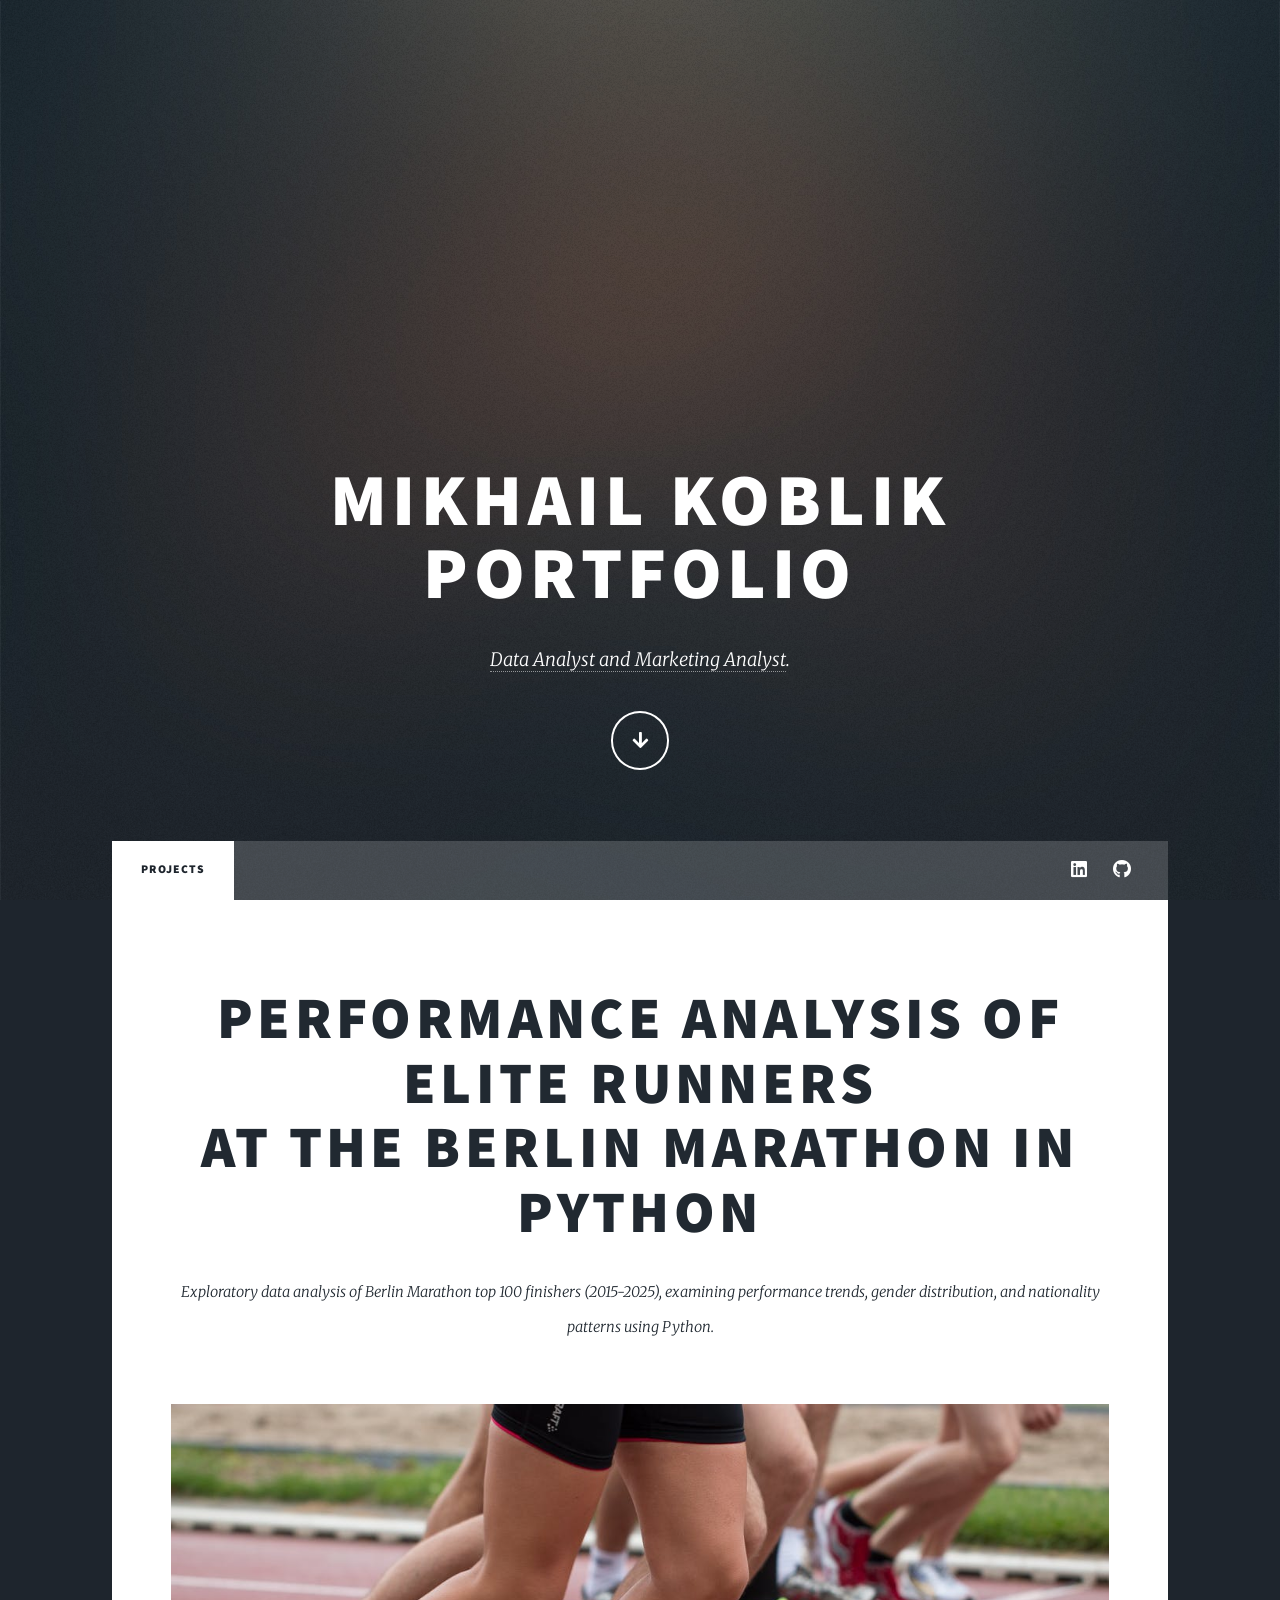
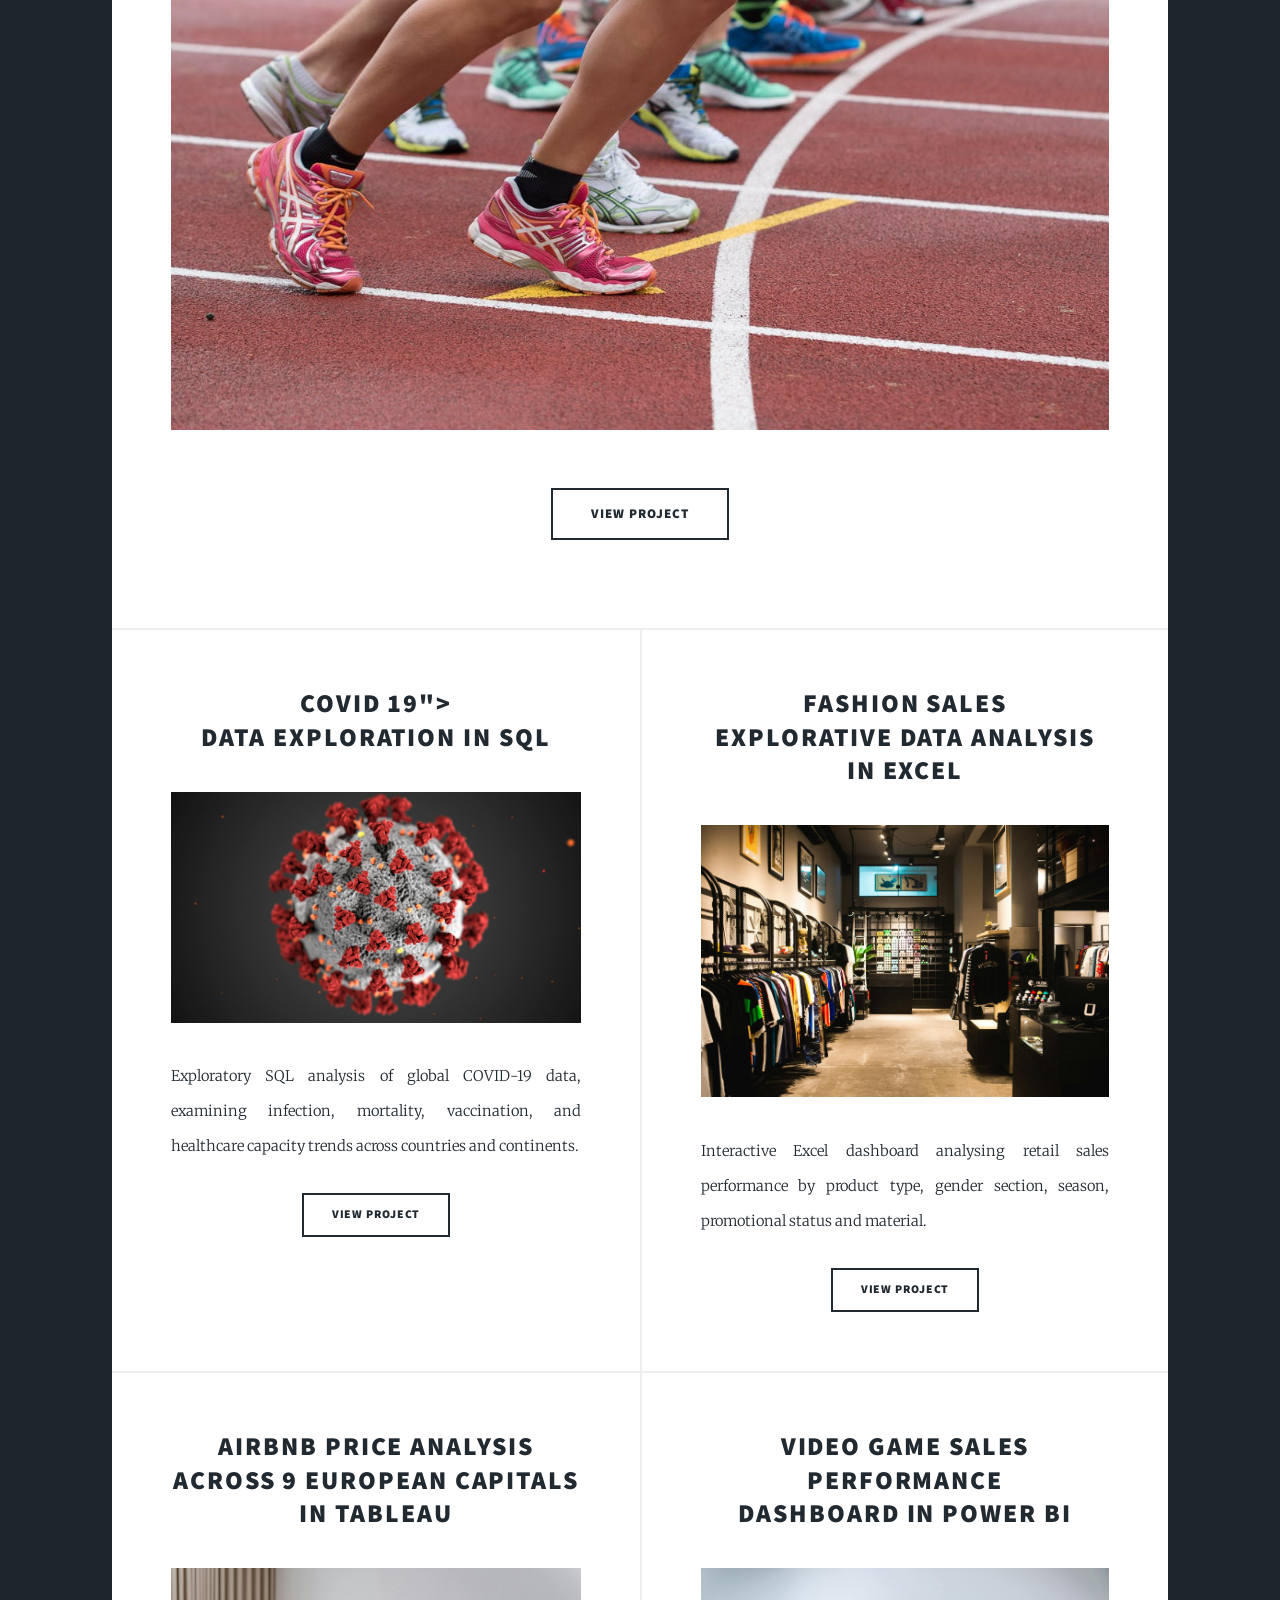
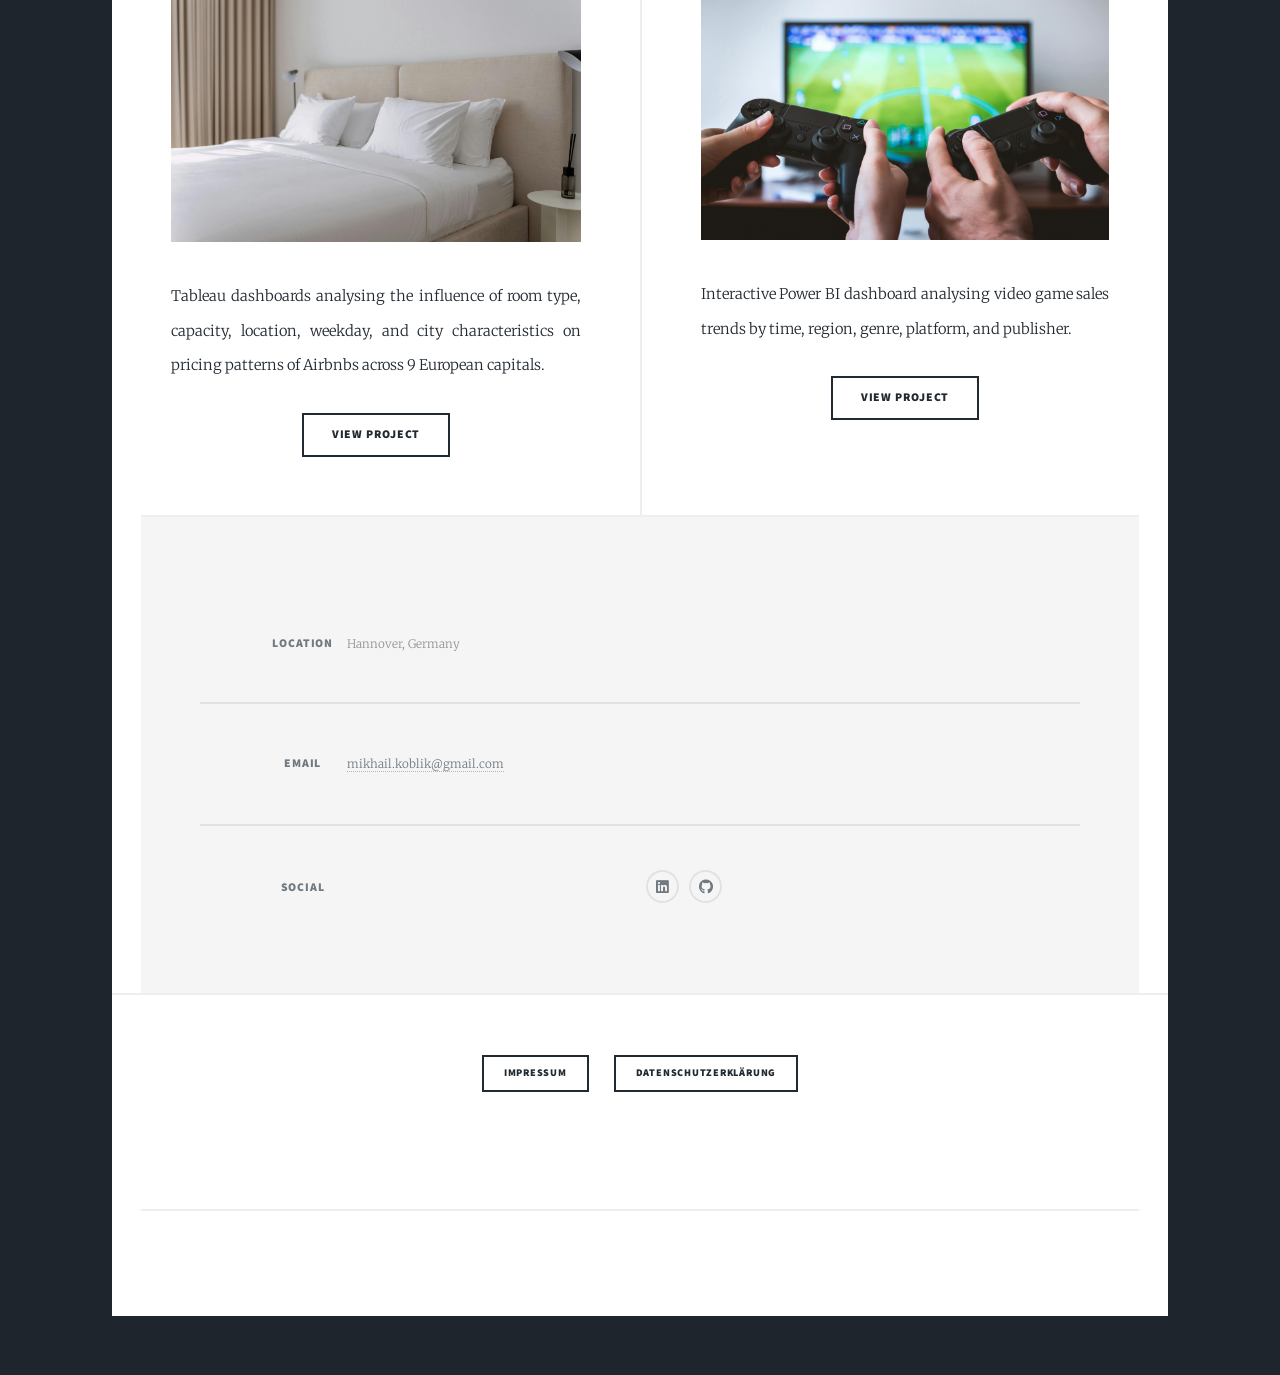
==== commit cc4eae83: "Update index.html" ====
--- a/index.html
+++ b/index.html
@@ -52,18 +52,30 @@
 						<!-- Featured Post -->
 							<article class="post featured">
 								<header class="major">
-									<h2><a href="https://github.com/MikhailKoblik/SQL">COVID 19<br />
-									Data Exploration in SQL</a></h2>
-									<p>Exploratory SQL analysis of global COVID-19 data, examnining infection, mortality, vaccination, and healthcare capacity trends across countries and continents.</p>
+									<h2><a href="https://github.com/MikhailKoblik/Python">Performance Analysis of Elite Runners<br />
+									at the Berlin Marathon in Python</a></h2>
+									<p>Exploratory data analysis of Berlin Marathon top 100 finishers (2015-2025), examining performance trends, gender distribution, and nationality patterns using Python.</p>
 								</header>
-								<a href="https://github.com/MikhailKoblik/SQL" class="image main"><img src="images/covid19.jpg" alt="" /></a>
+								<a href="https://github.com/MikhailKoblik/Python" class="image main"><img src="images/running.jpg" alt="" /></a>
 								<ul class="actions special">
-									<li><a href="https://github.com/MikhailKoblik/SQL" class="button large">View Project</a></li>
+									<li><a href="https://github.com/MikhailKoblik/Python" class="button large">View Project</a></li>
 								</ul>
 							</article>
 
 						<!-- Posts -->
 							<section class="posts">
+								<article>
+									<header>
+										<h2><a href="https://github.com/MikhailKoblik/SQL">COVID 19"><br />
+										Data Exploration in SQL</a></h2>
+									</header>
+									<a href="https://github.com/MikhailKoblik/SQL" class="image fit"><img src="images/covid19.jpg" alt="" /></a>
+									<p>Exploratory SQL analysis of global COVID-19 data, examining infection, mortality, vaccination, and healthcare capacity trends across countries and continents.</p>
+									<ul class="actions special">
+										<li><a href="https://github.com/MikhailKoblik/SQL" class="button">View Project</a></li>
+									</ul>
+								</article>
+							
 								<article>
 									<header>
 										<h2><a href="https://github.com/MikhailKoblik/Excel/">Fashion Sales<br />
@@ -157,3 +169,4 @@
 
 </html>
 
+
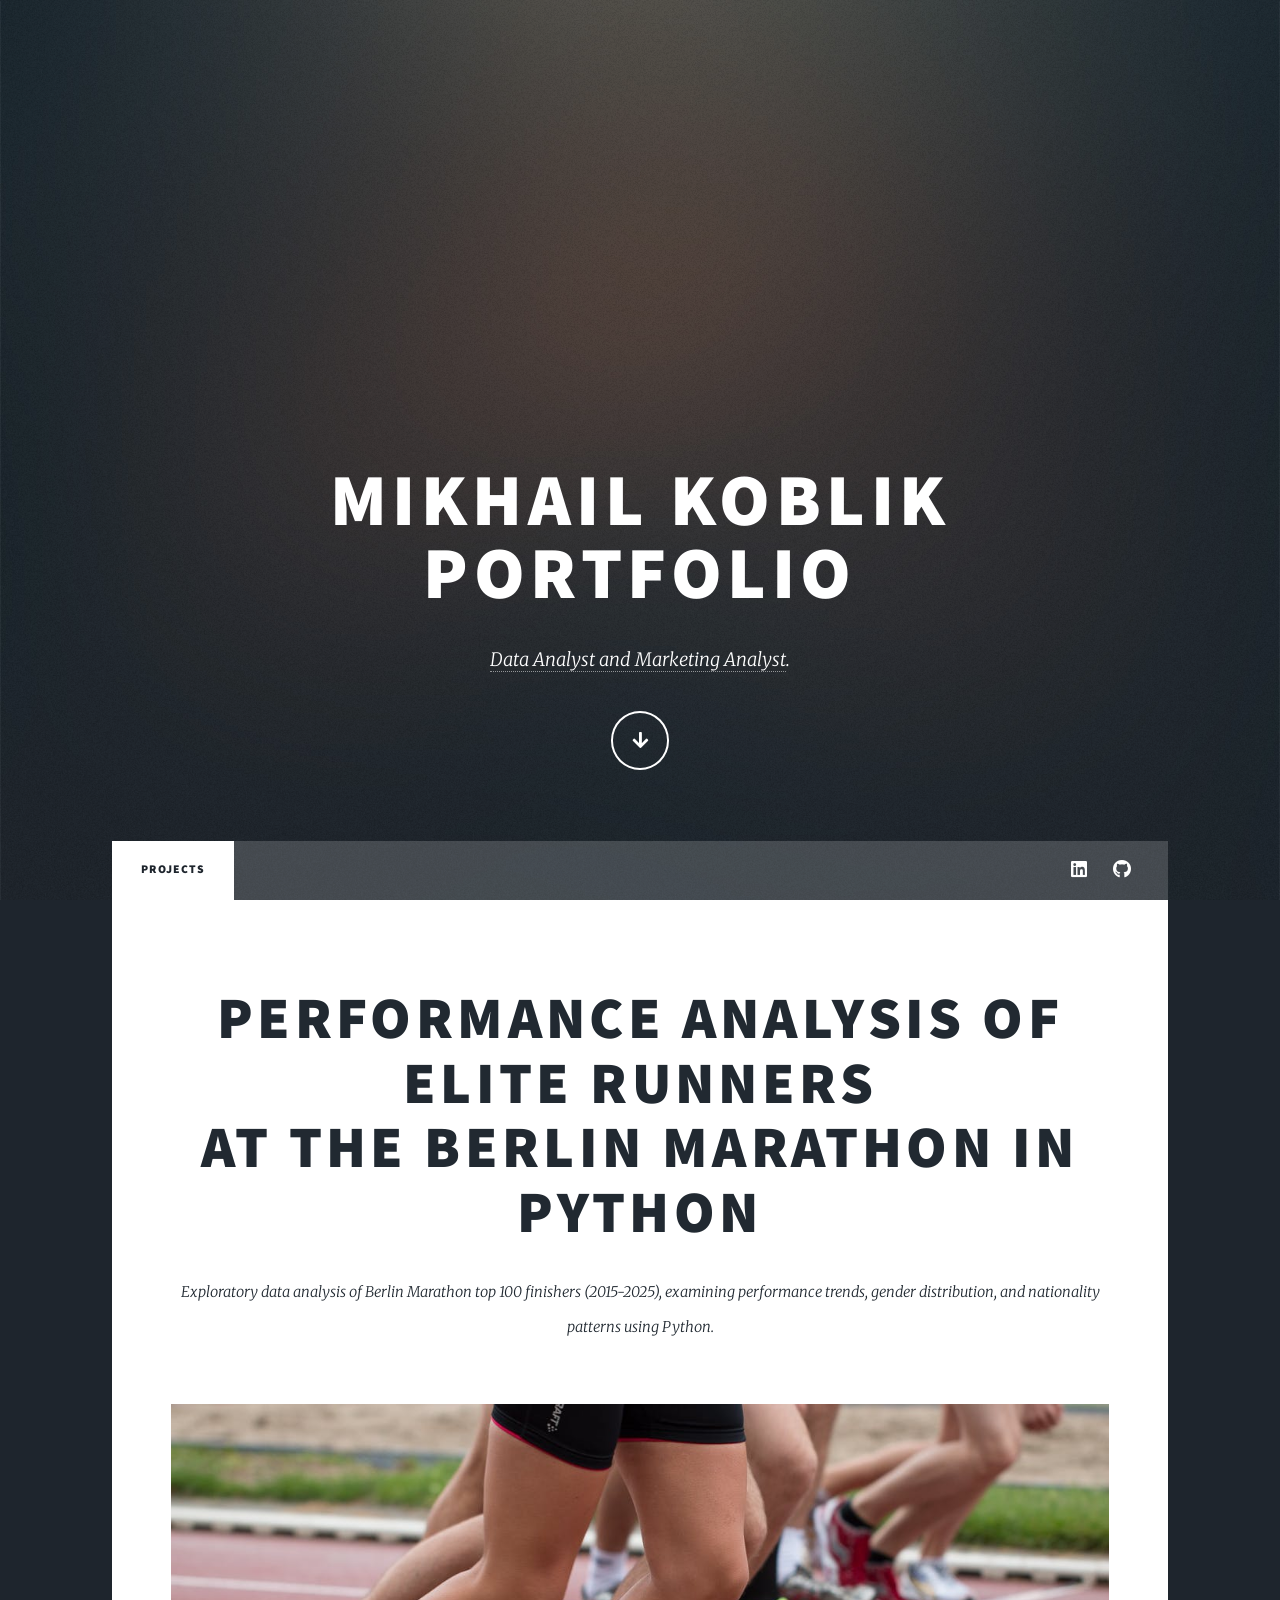
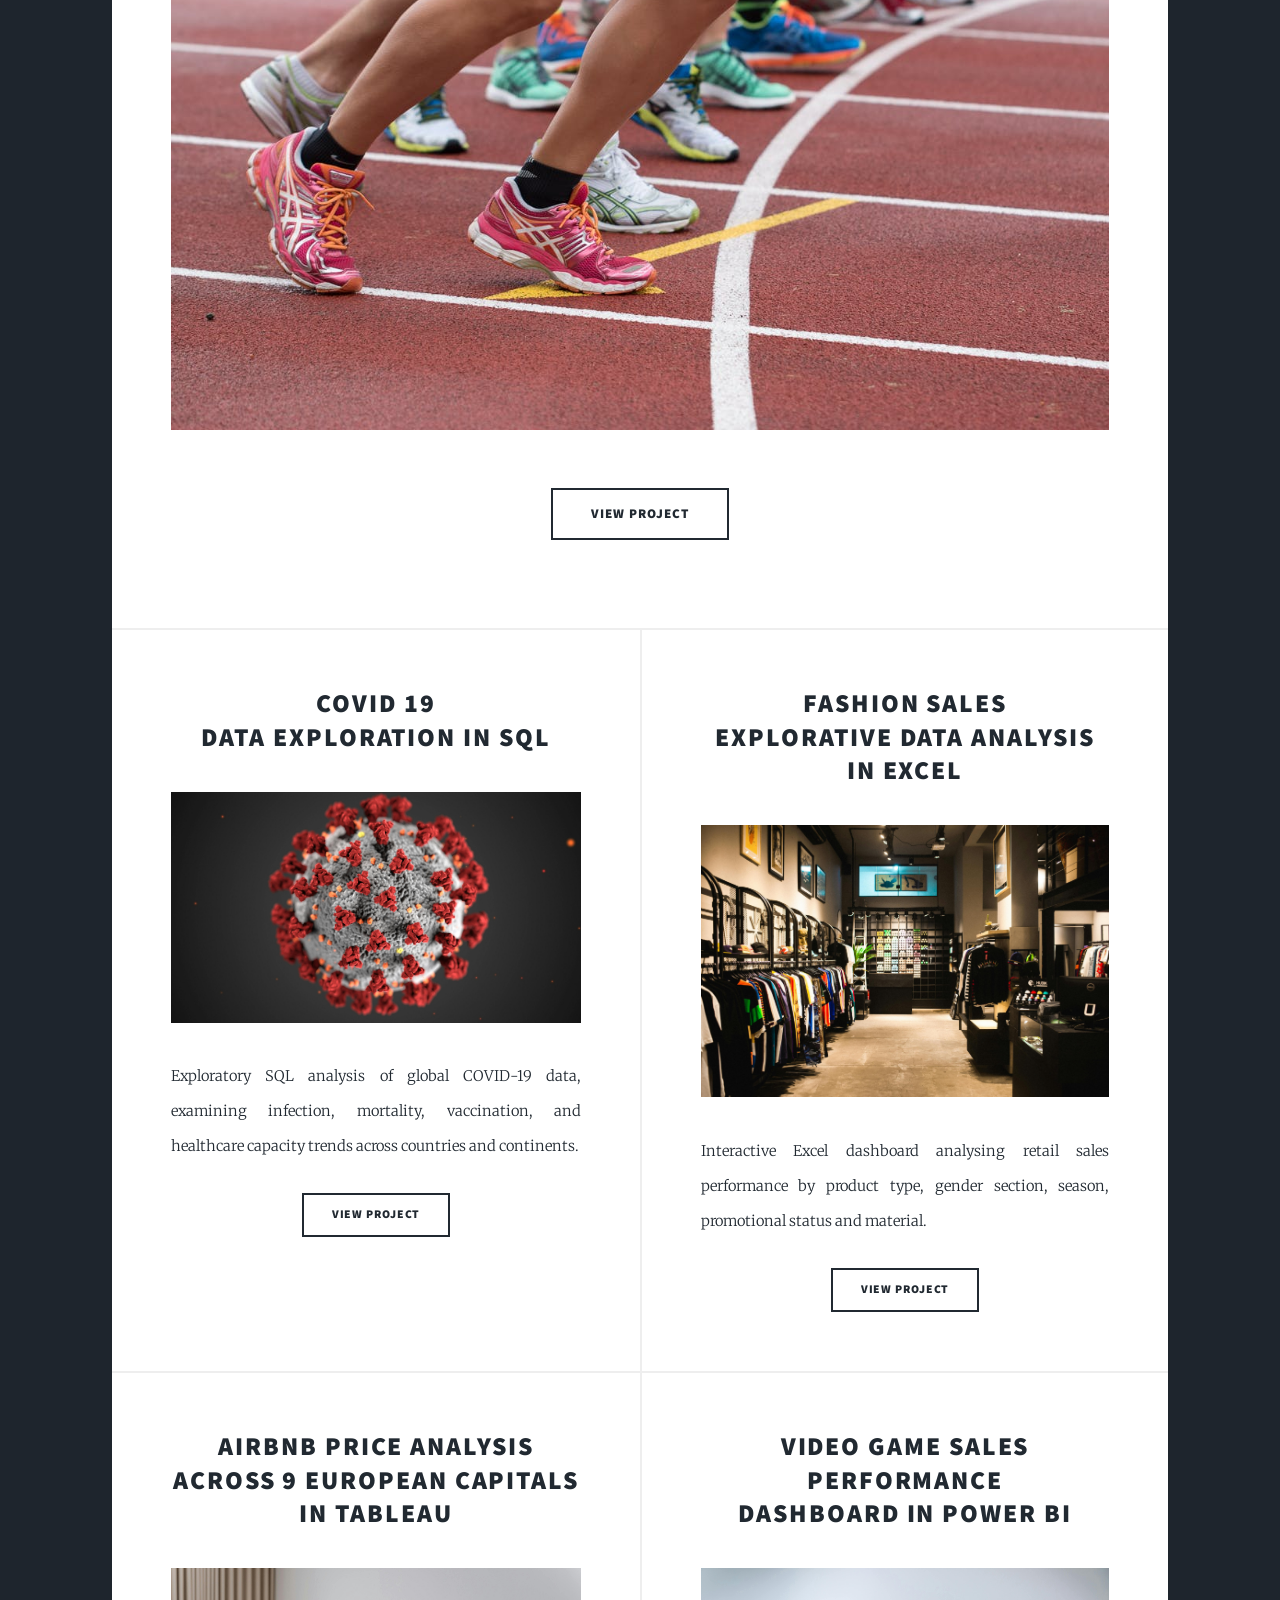
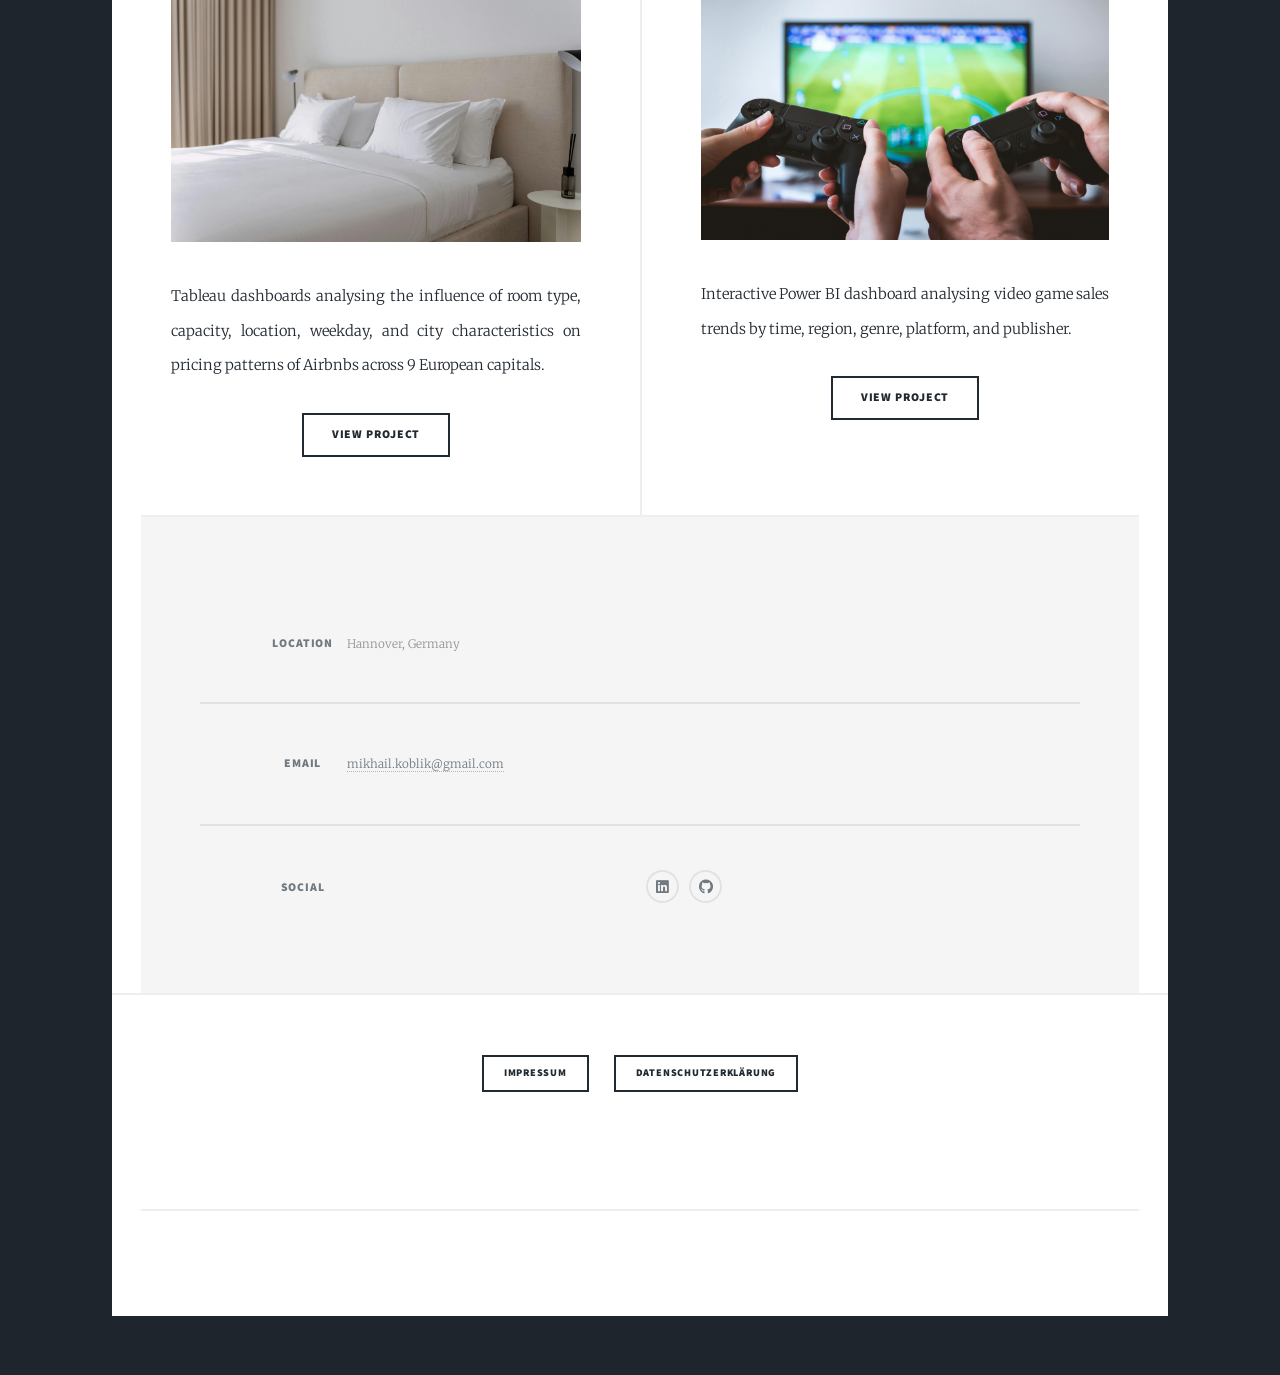
==== commit a64f9acf: "Update index.html" ====
--- a/index.html
+++ b/index.html
@@ -66,7 +66,7 @@
 							<section class="posts">
 								<article>
 									<header>
-										<h2><a href="https://github.com/MikhailKoblik/SQL">COVID 19"><br />
+										<h2><a href="https://github.com/MikhailKoblik/SQL">COVID 19<br />
 										Data Exploration in SQL</a></h2>
 									</header>
 									<a href="https://github.com/MikhailKoblik/SQL" class="image fit"><img src="images/covid19.jpg" alt="" /></a>
@@ -170,3 +170,4 @@
 </html>
 
 
+
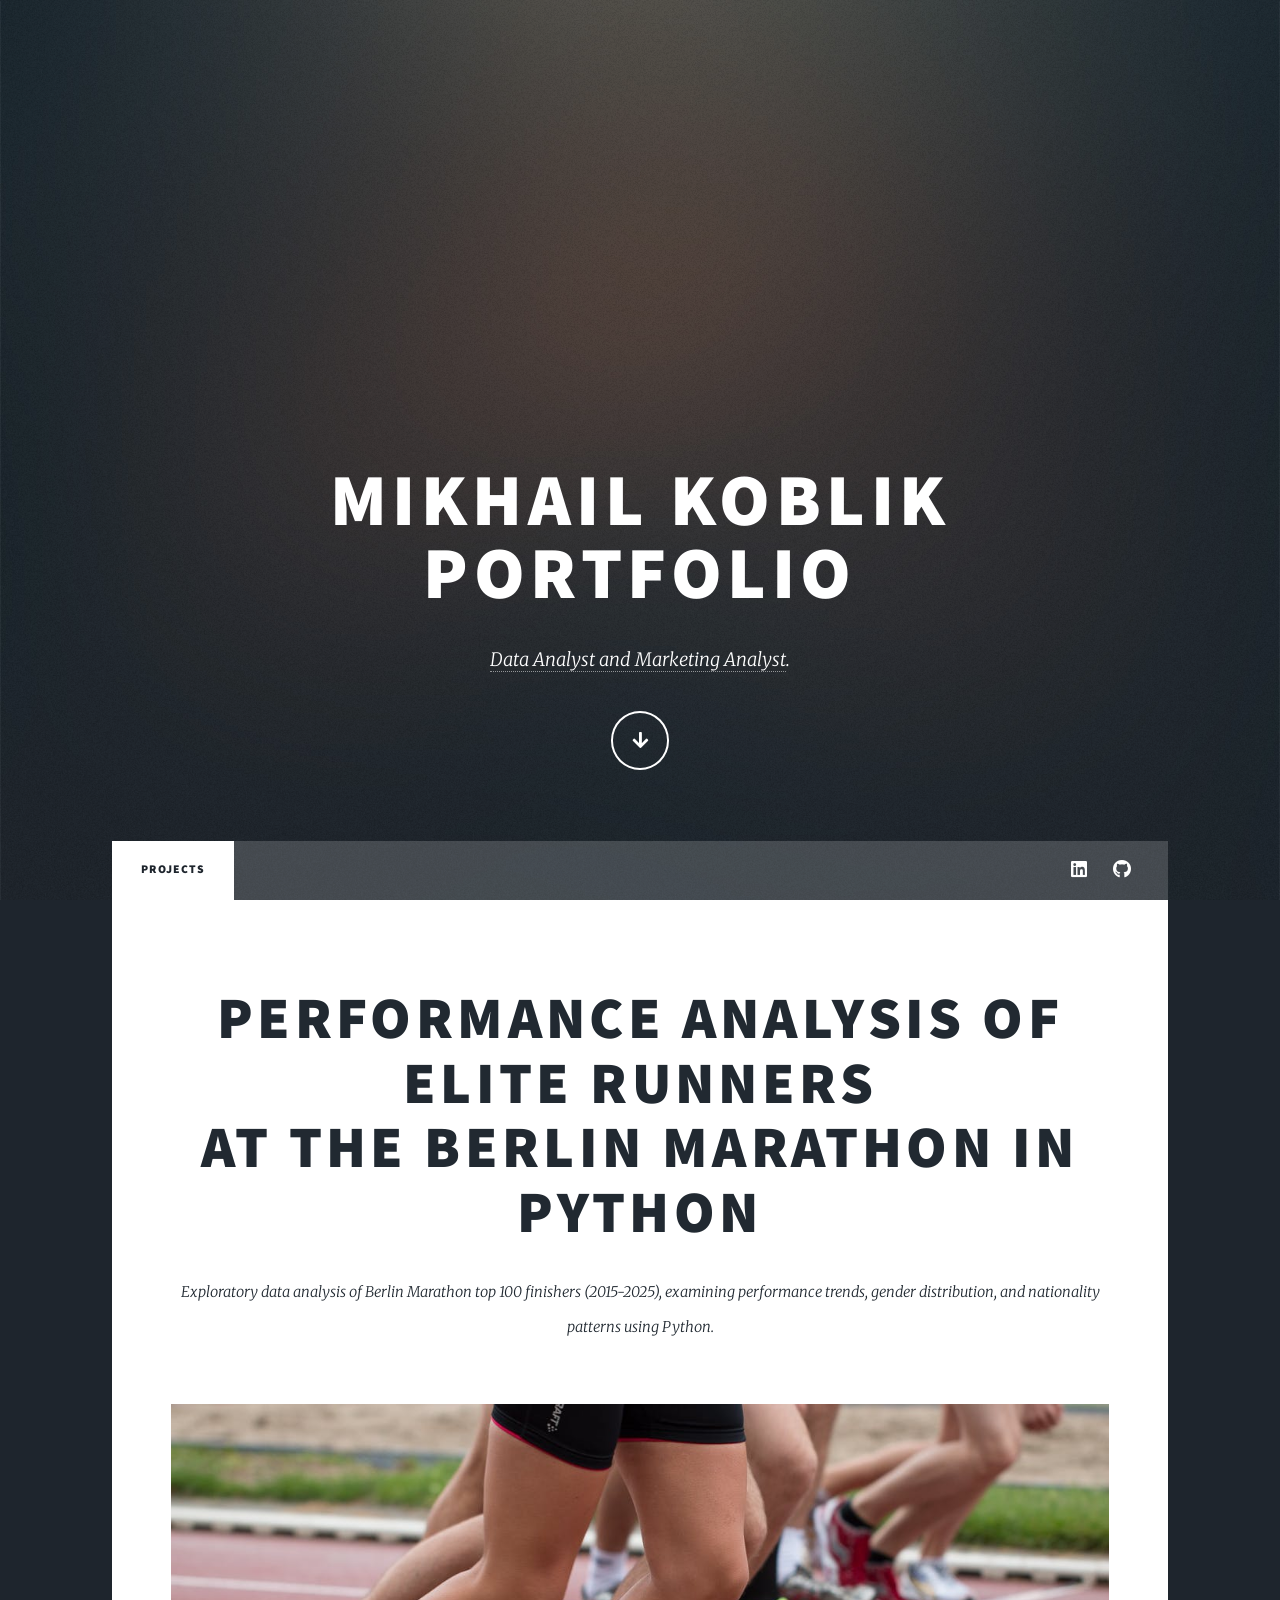
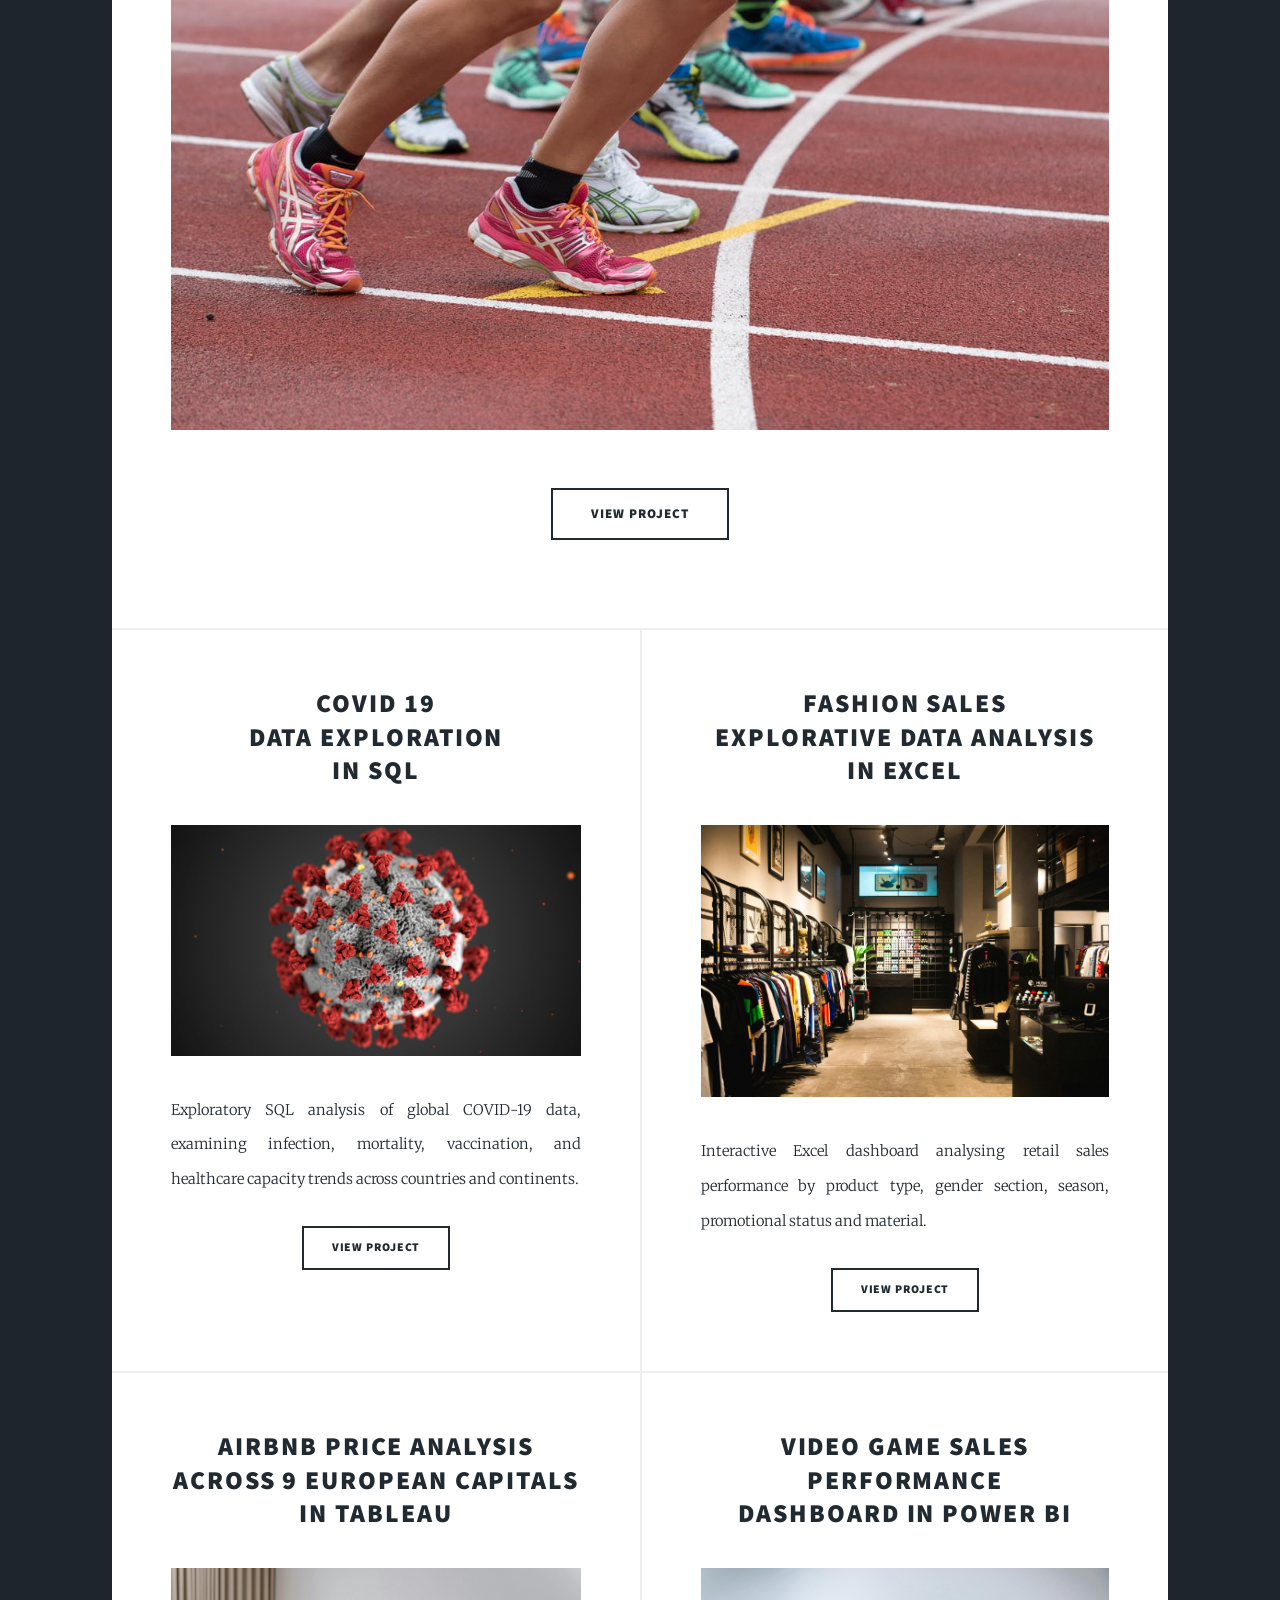
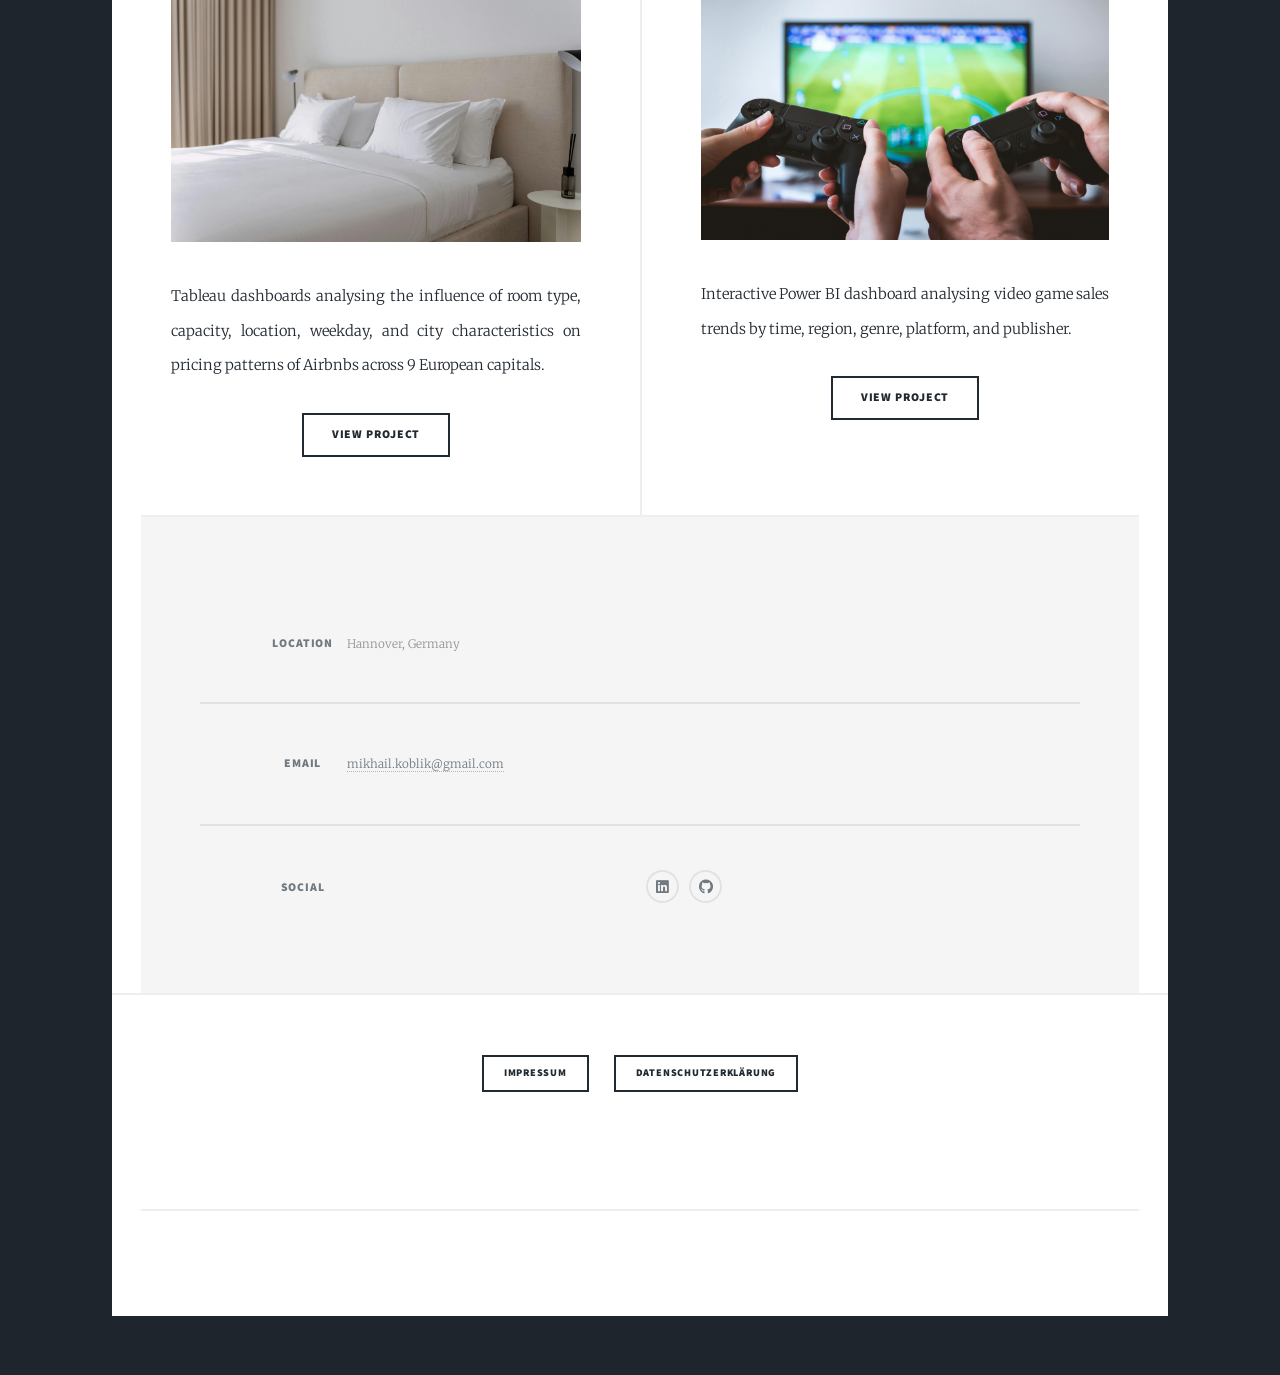
==== commit a64607fb: "Update index.html" ====
--- a/index.html
+++ b/index.html
@@ -67,7 +67,8 @@
 								<article>
 									<header>
 										<h2><a href="https://github.com/MikhailKoblik/SQL">COVID 19<br />
-										Data Exploration in SQL</a></h2>
+										Data Exploration<br />
+										in SQL</a></h2>
 									</header>
 									<a href="https://github.com/MikhailKoblik/SQL" class="image fit"><img src="images/covid19.jpg" alt="" /></a>
 									<p>Exploratory SQL analysis of global COVID-19 data, examining infection, mortality, vaccination, and healthcare capacity trends across countries and continents.</p>
@@ -171,3 +172,4 @@
 
 
 
+
